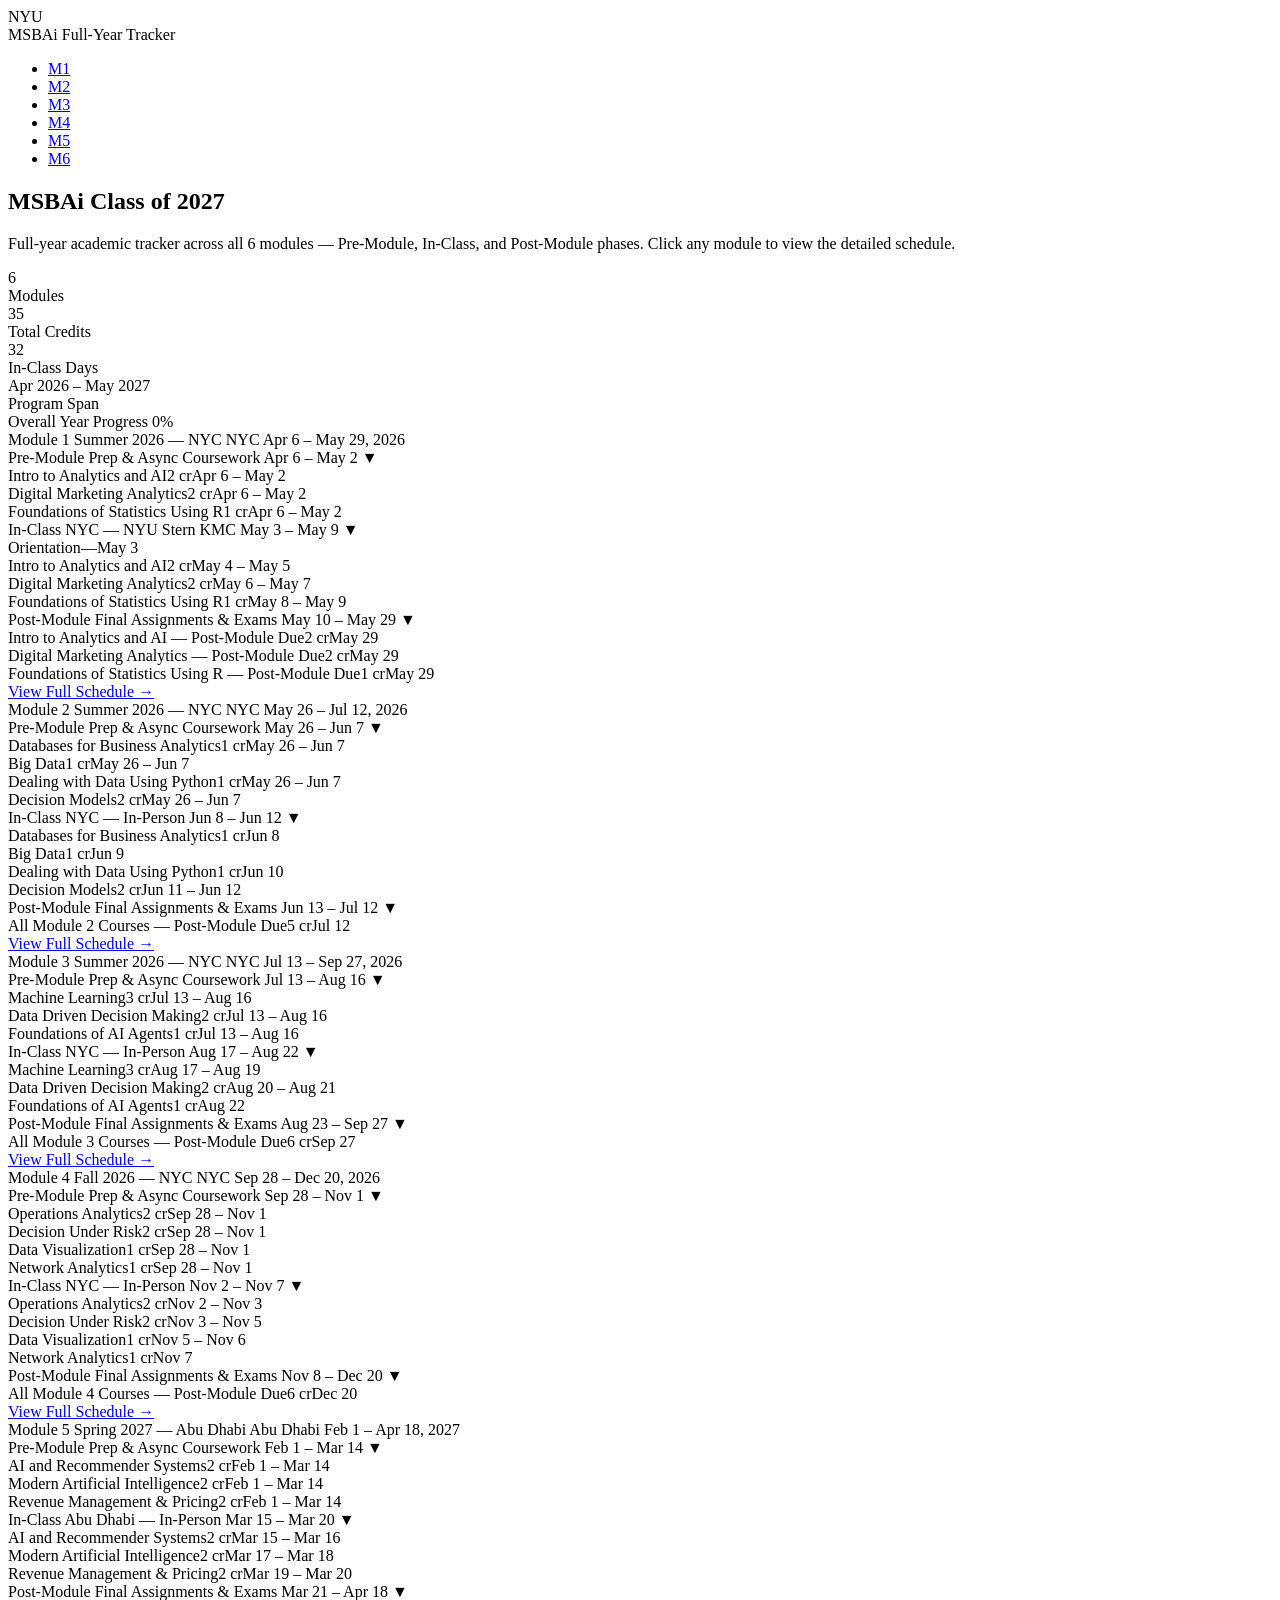
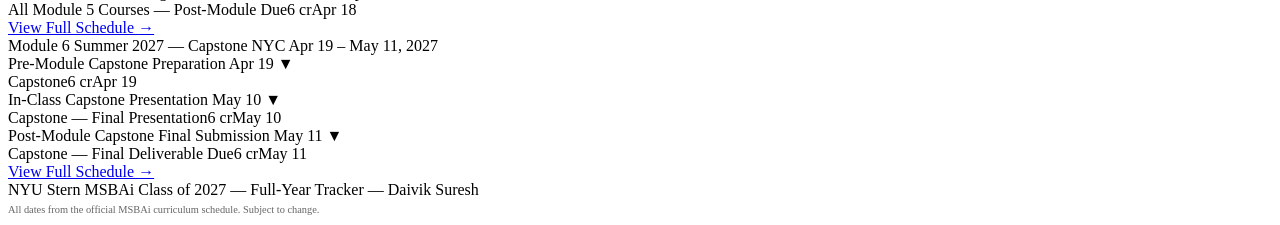
==== index.html @ 123c09ab "Rebuild: full-year tracker hub with all 6 modules" ====
<!DOCTYPE html>
<html lang="en">
<head>
<meta charset="UTF-8">
<meta name="viewport" content="width=device-width, initial-scale=1.0">
<title>MSBAi Full-Year Tracker — NYU Stern</title>
<link href="https://fonts.googleapis.com/css2?family=Inter:wght@300;400;500;600;700;800&family=JetBrains+Mono:wght@400;500&display=swap" rel="stylesheet">
<link rel="stylesheet" href="styles.css">
</head>
<body data-page="main">

<!-- NAV -->
<nav class="nav">
  <div class="nav-brand">
    <div class="nav-logo">NYU</div>
    <div class="nav-title"><span>MSBAi</span> Full-Year Tracker</div>
  </div>
  <ul class="nav-links">
    <li><a href="#module-1">M1</a></li>
    <li><a href="#module-2">M2</a></li>
    <li><a href="#module-3">M3</a></li>
    <li><a href="#module-4">M4</a></li>
    <li><a href="#module-5">M5</a></li>
    <li><a href="#module-6">M6</a></li>
  </ul>
</nav>

<!-- HERO -->
<section class="hero">
  <h1>MSBAi Class of <span>2027</span></h1>
  <p class="hero-sub">Full-year academic tracker across all 6 modules — Pre-Module, In-Class, and Post-Module phases. Click any module to view the detailed schedule.</p>
  <div class="hero-stats">
    <div><div class="hero-stat-val">6</div><div class="hero-stat-label">Modules</div></div>
    <div><div class="hero-stat-val">35</div><div class="hero-stat-label">Total Credits</div></div>
    <div><div class="hero-stat-val">32</div><div class="hero-stat-label">In-Class Days</div></div>
    <div><div class="hero-stat-val">Apr 2026 – May 2027</div><div class="hero-stat-label">Program Span</div></div>
  </div>
</section>

<!-- PROGRESS -->
<div class="progress-section">
  <div class="progress-card">
    <div class="progress-header">
      <span class="progress-title">Overall Year Progress</span>
      <span class="progress-pct" id="progressPct">0%</span>
    </div>
    <div class="progress-bar-bg">
      <div class="progress-bar-fill" id="progressBar" style="width:0%"></div>
    </div>
  </div>
</div>

<div class="main">

<!-- ═══════════ MODULE 1 ═══════════ -->
<section class="module-card current" id="module-1">
  <div class="module-head">
    <span class="module-num">Module 1</span>
    <span class="module-title">Summer 2026 — NYC</span>
    <span class="module-loc">NYC</span>
    <span class="module-dates">Apr 6 – May 29, 2026</span>
  </div>
  <div class="module-body">

    <div class="phase-block open">
      <div class="phase-block-head" onclick="togglePhase(this)">
        <span class="phase-block-badge">Pre-Module</span>
        <span class="phase-block-title">Prep &amp; Async Coursework</span>
        <span class="phase-block-dates">Apr 6 – May 2</span>
        <span class="chev">&#9660;</span>
      </div>
      <div class="phase-block-body">
        <div class="course-line"><span class="dot" style="background:var(--stern-purple);"></span><span class="name">Intro to Analytics and AI</span><span class="cred">2 cr</span><span class="when">Apr 6 – May 2</span></div>
        <div class="course-line"><span class="dot" style="background:var(--stern-purple);"></span><span class="name">Digital Marketing Analytics</span><span class="cred">2 cr</span><span class="when">Apr 6 – May 2</span></div>
        <div class="course-line"><span class="dot" style="background:var(--blue);"></span><span class="name">Foundations of Statistics Using R</span><span class="cred">1 cr</span><span class="when">Apr 6 – May 2</span></div>
      </div>
    </div>

    <div class="phase-block">
      <div class="phase-block-head" onclick="togglePhase(this)">
        <span class="phase-block-badge in">In-Class</span>
        <span class="phase-block-title">NYC — NYU Stern KMC</span>
        <span class="phase-block-dates">May 3 – May 9</span>
        <span class="chev">&#9660;</span>
      </div>
      <div class="phase-block-body">
        <div class="course-line"><span class="dot" style="background:var(--stern-purple);"></span><span class="name">Orientation</span><span class="cred">—</span><span class="when">May 3</span></div>
        <div class="course-line"><span class="dot" style="background:var(--stern-purple);"></span><span class="name">Intro to Analytics and AI</span><span class="cred">2 cr</span><span class="when">May 4 – May 5</span></div>
        <div class="course-line"><span class="dot" style="background:var(--stern-purple);"></span><span class="name">Digital Marketing Analytics</span><span class="cred">2 cr</span><span class="when">May 6 – May 7</span></div>
        <div class="course-line"><span class="dot" style="background:var(--blue);"></span><span class="name">Foundations of Statistics Using R</span><span class="cred">1 cr</span><span class="when">May 8 – May 9</span></div>
      </div>
    </div>

    <div class="phase-block">
      <div class="phase-block-head" onclick="togglePhase(this)">
        <span class="phase-block-badge post">Post-Module</span>
        <span class="phase-block-title">Final Assignments &amp; Exams</span>
        <span class="phase-block-dates">May 10 – May 29</span>
        <span class="chev">&#9660;</span>
      </div>
      <div class="phase-block-body">
        <div class="course-line"><span class="dot" style="background:var(--stern-purple);"></span><span class="name">Intro to Analytics and AI — Post-Module Due</span><span class="cred">2 cr</span><span class="when">May 29</span></div>
        <div class="course-line"><span class="dot" style="background:var(--stern-purple);"></span><span class="name">Digital Marketing Analytics — Post-Module Due</span><span class="cred">2 cr</span><span class="when">May 29</span></div>
        <div class="course-line"><span class="dot" style="background:var(--blue);"></span><span class="name">Foundations of Statistics Using R — Post-Module Due</span><span class="cred">1 cr</span><span class="when">May 29</span></div>
      </div>
    </div>

  </div>
  <div class="view-full">
    <a href="module-1.html" target="_blank">View Full Schedule <span class="arrow">&rarr;</span></a>
  </div>
</section>

<!-- ═══════════ MODULE 2 ═══════════ -->
<section class="module-card" id="module-2">
  <div class="module-head">
    <span class="module-num">Module 2</span>
    <span class="module-title">Summer 2026 — NYC</span>
    <span class="module-loc">NYC</span>
    <span class="module-dates">May 26 – Jul 12, 2026</span>
  </div>
  <div class="module-body">

    <div class="phase-block">
      <div class="phase-block-head" onclick="togglePhase(this)">
        <span class="phase-block-badge">Pre-Module</span>
        <span class="phase-block-title">Prep &amp; Async Coursework</span>
        <span class="phase-block-dates">May 26 – Jun 7</span>
        <span class="chev">&#9660;</span>
      </div>
      <div class="phase-block-body">
        <div class="course-line"><span class="dot"></span><span class="name">Databases for Business Analytics</span><span class="cred">1 cr</span><span class="when">May 26 – Jun 7</span></div>
        <div class="course-line"><span class="dot"></span><span class="name">Big Data</span><span class="cred">1 cr</span><span class="when">May 26 – Jun 7</span></div>
        <div class="course-line"><span class="dot"></span><span class="name">Dealing with Data Using Python</span><span class="cred">1 cr</span><span class="when">May 26 – Jun 7</span></div>
        <div class="course-line"><span class="dot"></span><span class="name">Decision Models</span><span class="cred">2 cr</span><span class="when">May 26 – Jun 7</span></div>
      </div>
    </div>

    <div class="phase-block">
      <div class="phase-block-head" onclick="togglePhase(this)">
        <span class="phase-block-badge in">In-Class</span>
        <span class="phase-block-title">NYC — In-Person</span>
        <span class="phase-block-dates">Jun 8 – Jun 12</span>
        <span class="chev">&#9660;</span>
      </div>
      <div class="phase-block-body">
        <div class="course-line"><span class="dot"></span><span class="name">Databases for Business Analytics</span><span class="cred">1 cr</span><span class="when">Jun 8</span></div>
        <div class="course-line"><span class="dot"></span><span class="name">Big Data</span><span class="cred">1 cr</span><span class="when">Jun 9</span></div>
        <div class="course-line"><span class="dot"></span><span class="name">Dealing with Data Using Python</span><span class="cred">1 cr</span><span class="when">Jun 10</span></div>
        <div class="course-line"><span class="dot"></span><span class="name">Decision Models</span><span class="cred">2 cr</span><span class="when">Jun 11 – Jun 12</span></div>
      </div>
    </div>

    <div class="phase-block">
      <div class="phase-block-head" onclick="togglePhase(this)">
        <span class="phase-block-badge post">Post-Module</span>
        <span class="phase-block-title">Final Assignments &amp; Exams</span>
        <span class="phase-block-dates">Jun 13 – Jul 12</span>
        <span class="chev">&#9660;</span>
      </div>
      <div class="phase-block-body">
        <div class="course-line"><span class="dot"></span><span class="name">All Module 2 Courses — Post-Module Due</span><span class="cred">5 cr</span><span class="when">Jul 12</span></div>
      </div>
    </div>

  </div>
  <div class="view-full">
    <a href="module-2.html" target="_blank">View Full Schedule <span class="arrow">&rarr;</span></a>
  </div>
</section>

<!-- ═══════════ MODULE 3 ═══════════ -->
<section class="module-card" id="module-3">
  <div class="module-head">
    <span class="module-num">Module 3</span>
    <span class="module-title">Summer 2026 — NYC</span>
    <span class="module-loc">NYC</span>
    <span class="module-dates">Jul 13 – Sep 27, 2026</span>
  </div>
  <div class="module-body">

    <div class="phase-block">
      <div class="phase-block-head" onclick="togglePhase(this)">
        <span class="phase-block-badge">Pre-Module</span>
        <span class="phase-block-title">Prep &amp; Async Coursework</span>
        <span class="phase-block-dates">Jul 13 – Aug 16</span>
        <span class="chev">&#9660;</span>
      </div>
      <div class="phase-block-body">
        <div class="course-line"><span class="dot"></span><span class="name">Machine Learning</span><span class="cred">3 cr</span><span class="when">Jul 13 – Aug 16</span></div>
        <div class="course-line"><span class="dot"></span><span class="name">Data Driven Decision Making</span><span class="cred">2 cr</span><span class="when">Jul 13 – Aug 16</span></div>
        <div class="course-line"><span class="dot"></span><span class="name">Foundations of AI Agents</span><span class="cred">1 cr</span><span class="when">Jul 13 – Aug 16</span></div>
      </div>
    </div>

    <div class="phase-block">
      <div class="phase-block-head" onclick="togglePhase(this)">
        <span class="phase-block-badge in">In-Class</span>
        <span class="phase-block-title">NYC — In-Person</span>
        <span class="phase-block-dates">Aug 17 – Aug 22</span>
        <span class="chev">&#9660;</span>
      </div>
      <div class="phase-block-body">
        <div class="course-line"><span class="dot"></span><span class="name">Machine Learning</span><span class="cred">3 cr</span><span class="when">Aug 17 – Aug 19</span></div>
        <div class="course-line"><span class="dot"></span><span class="name">Data Driven Decision Making</span><span class="cred">2 cr</span><span class="when">Aug 20 – Aug 21</span></div>
        <div class="course-line"><span class="dot"></span><span class="name">Foundations of AI Agents</span><span class="cred">1 cr</span><span class="when">Aug 22</span></div>
      </div>
    </div>

    <div class="phase-block">
      <div class="phase-block-head" onclick="togglePhase(this)">
        <span class="phase-block-badge post">Post-Module</span>
        <span class="phase-block-title">Final Assignments &amp; Exams</span>
        <span class="phase-block-dates">Aug 23 – Sep 27</span>
        <span class="chev">&#9660;</span>
      </div>
      <div class="phase-block-body">
        <div class="course-line"><span class="dot"></span><span class="name">All Module 3 Courses — Post-Module Due</span><span class="cred">6 cr</span><span class="when">Sep 27</span></div>
      </div>
    </div>

  </div>
  <div class="view-full">
    <a href="module-3.html" target="_blank">View Full Schedule <span class="arrow">&rarr;</span></a>
  </div>
</section>

<!-- ═══════════ MODULE 4 ═══════════ -->
<section class="module-card" id="module-4">
  <div class="module-head">
    <span class="module-num">Module 4</span>
    <span class="module-title">Fall 2026 — NYC</span>
    <span class="module-loc">NYC</span>
    <span class="module-dates">Sep 28 – Dec 20, 2026</span>
  </div>
  <div class="module-body">

    <div class="phase-block">
      <div class="phase-block-head" onclick="togglePhase(this)">
        <span class="phase-block-badge">Pre-Module</span>
        <span class="phase-block-title">Prep &amp; Async Coursework</span>
        <span class="phase-block-dates">Sep 28 – Nov 1</span>
        <span class="chev">&#9660;</span>
      </div>
      <div class="phase-block-body">
        <div class="course-line"><span class="dot"></span><span class="name">Operations Analytics</span><span class="cred">2 cr</span><span class="when">Sep 28 – Nov 1</span></div>
        <div class="course-line"><span class="dot"></span><span class="name">Decision Under Risk</span><span class="cred">2 cr</span><span class="when">Sep 28 – Nov 1</span></div>
        <div class="course-line"><span class="dot"></span><span class="name">Data Visualization</span><span class="cred">1 cr</span><span class="when">Sep 28 – Nov 1</span></div>
        <div class="course-line"><span class="dot"></span><span class="name">Network Analytics</span><span class="cred">1 cr</span><span class="when">Sep 28 – Nov 1</span></div>
      </div>
    </div>

    <div class="phase-block">
      <div class="phase-block-head" onclick="togglePhase(this)">
        <span class="phase-block-badge in">In-Class</span>
        <span class="phase-block-title">NYC — In-Person</span>
        <span class="phase-block-dates">Nov 2 – Nov 7</span>
        <span class="chev">&#9660;</span>
      </div>
      <div class="phase-block-body">
        <div class="course-line"><span class="dot"></span><span class="name">Operations Analytics</span><span class="cred">2 cr</span><span class="when">Nov 2 – Nov 3</span></div>
        <div class="course-line"><span class="dot"></span><span class="name">Decision Under Risk</span><span class="cred">2 cr</span><span class="when">Nov 3 – Nov 5</span></div>
        <div class="course-line"><span class="dot"></span><span class="name">Data Visualization</span><span class="cred">1 cr</span><span class="when">Nov 5 – Nov 6</span></div>
        <div class="course-line"><span class="dot"></span><span class="name">Network Analytics</span><span class="cred">1 cr</span><span class="when">Nov 7</span></div>
      </div>
    </div>

    <div class="phase-block">
      <div class="phase-block-head" onclick="togglePhase(this)">
        <span class="phase-block-badge post">Post-Module</span>
        <span class="phase-block-title">Final Assignments &amp; Exams</span>
        <span class="phase-block-dates">Nov 8 – Dec 20</span>
        <span class="chev">&#9660;</span>
      </div>
      <div class="phase-block-body">
        <div class="course-line"><span class="dot"></span><span class="name">All Module 4 Courses — Post-Module Due</span><span class="cred">6 cr</span><span class="when">Dec 20</span></div>
      </div>
    </div>

  </div>
  <div class="view-full">
    <a href="module-4.html" target="_blank">View Full Schedule <span class="arrow">&rarr;</span></a>
  </div>
</section>

<!-- ═══════════ MODULE 5 ═══════════ -->
<section class="module-card" id="module-5">
  <div class="module-head">
    <span class="module-num">Module 5</span>
    <span class="module-title">Spring 2027 — Abu Dhabi</span>
    <span class="module-loc abu">Abu Dhabi</span>
    <span class="module-dates">Feb 1 – Apr 18, 2027</span>
  </div>
  <div class="module-body">

    <div class="phase-block">
      <div class="phase-block-head" onclick="togglePhase(this)">
        <span class="phase-block-badge">Pre-Module</span>
        <span class="phase-block-title">Prep &amp; Async Coursework</span>
        <span class="phase-block-dates">Feb 1 – Mar 14</span>
        <span class="chev">&#9660;</span>
      </div>
      <div class="phase-block-body">
        <div class="course-line"><span class="dot"></span><span class="name">AI and Recommender Systems</span><span class="cred">2 cr</span><span class="when">Feb 1 – Mar 14</span></div>
        <div class="course-line"><span class="dot"></span><span class="name">Modern Artificial Intelligence</span><span class="cred">2 cr</span><span class="when">Feb 1 – Mar 14</span></div>
        <div class="course-line"><span class="dot"></span><span class="name">Revenue Management &amp; Pricing</span><span class="cred">2 cr</span><span class="when">Feb 1 – Mar 14</span></div>
      </div>
    </div>

    <div class="phase-block">
      <div class="phase-block-head" onclick="togglePhase(this)">
        <span class="phase-block-badge in">In-Class</span>
        <span class="phase-block-title">Abu Dhabi — In-Person</span>
        <span class="phase-block-dates">Mar 15 – Mar 20</span>
        <span class="chev">&#9660;</span>
      </div>
      <div class="phase-block-body">
        <div class="course-line"><span class="dot"></span><span class="name">AI and Recommender Systems</span><span class="cred">2 cr</span><span class="when">Mar 15 – Mar 16</span></div>
        <div class="course-line"><span class="dot"></span><span class="name">Modern Artificial Intelligence</span><span class="cred">2 cr</span><span class="when">Mar 17 – Mar 18</span></div>
        <div class="course-line"><span class="dot"></span><span class="name">Revenue Management &amp; Pricing</span><span class="cred">2 cr</span><span class="when">Mar 19 – Mar 20</span></div>
      </div>
    </div>

    <div class="phase-block">
      <div class="phase-block-head" onclick="togglePhase(this)">
        <span class="phase-block-badge post">Post-Module</span>
        <span class="phase-block-title">Final Assignments &amp; Exams</span>
        <span class="phase-block-dates">Mar 21 – Apr 18</span>
        <span class="chev">&#9660;</span>
      </div>
      <div class="phase-block-body">
        <div class="course-line"><span class="dot"></span><span class="name">All Module 5 Courses — Post-Module Due</span><span class="cred">6 cr</span><span class="when">Apr 18</span></div>
      </div>
    </div>

  </div>
  <div class="view-full">
    <a href="module-5.html" target="_blank">View Full Schedule <span class="arrow">&rarr;</span></a>
  </div>
</section>

<!-- ═══════════ MODULE 6 ═══════════ -->
<section class="module-card" id="module-6">
  <div class="module-head">
    <span class="module-num">Module 6</span>
    <span class="module-title">Summer 2027 — Capstone</span>
    <span class="module-loc">NYC</span>
    <span class="module-dates">Apr 19 – May 11, 2027</span>
  </div>
  <div class="module-body">

    <div class="phase-block">
      <div class="phase-block-head" onclick="togglePhase(this)">
        <span class="phase-block-badge">Pre-Module</span>
        <span class="phase-block-title">Capstone Preparation</span>
        <span class="phase-block-dates">Apr 19</span>
        <span class="chev">&#9660;</span>
      </div>
      <div class="phase-block-body">
        <div class="course-line"><span class="dot"></span><span class="name">Capstone</span><span class="cred">6 cr</span><span class="when">Apr 19</span></div>
      </div>
    </div>

    <div class="phase-block">
      <div class="phase-block-head" onclick="togglePhase(this)">
        <span class="phase-block-badge in">In-Class</span>
        <span class="phase-block-title">Capstone Presentation</span>
        <span class="phase-block-dates">May 10</span>
        <span class="chev">&#9660;</span>
      </div>
      <div class="phase-block-body">
        <div class="course-line"><span class="dot"></span><span class="name">Capstone — Final Presentation</span><span class="cred">6 cr</span><span class="when">May 10</span></div>
      </div>
    </div>

    <div class="phase-block">
      <div class="phase-block-head" onclick="togglePhase(this)">
        <span class="phase-block-badge post">Post-Module</span>
        <span class="phase-block-title">Capstone Final Submission</span>
        <span class="phase-block-dates">May 11</span>
        <span class="chev">&#9660;</span>
      </div>
      <div class="phase-block-body">
        <div class="course-line"><span class="dot"></span><span class="name">Capstone — Final Deliverable Due</span><span class="cred">6 cr</span><span class="when">May 11</span></div>
      </div>
    </div>

  </div>
  <div class="view-full">
    <a href="module-6.html" target="_blank">View Full Schedule <span class="arrow">&rarr;</span></a>
  </div>
</section>

</div>

<!-- FOOTER -->
<footer class="footer">
  NYU Stern MSBAi Class of 2027 &mdash; Full-Year Tracker &mdash; Daivik Suresh
  <br>
  <span style="opacity:0.6;font-size:0.65rem;">All dates from the official MSBAi curriculum schedule. Subject to change.</span>
</footer>

<script src="script.js"></script>
</body>
</html>
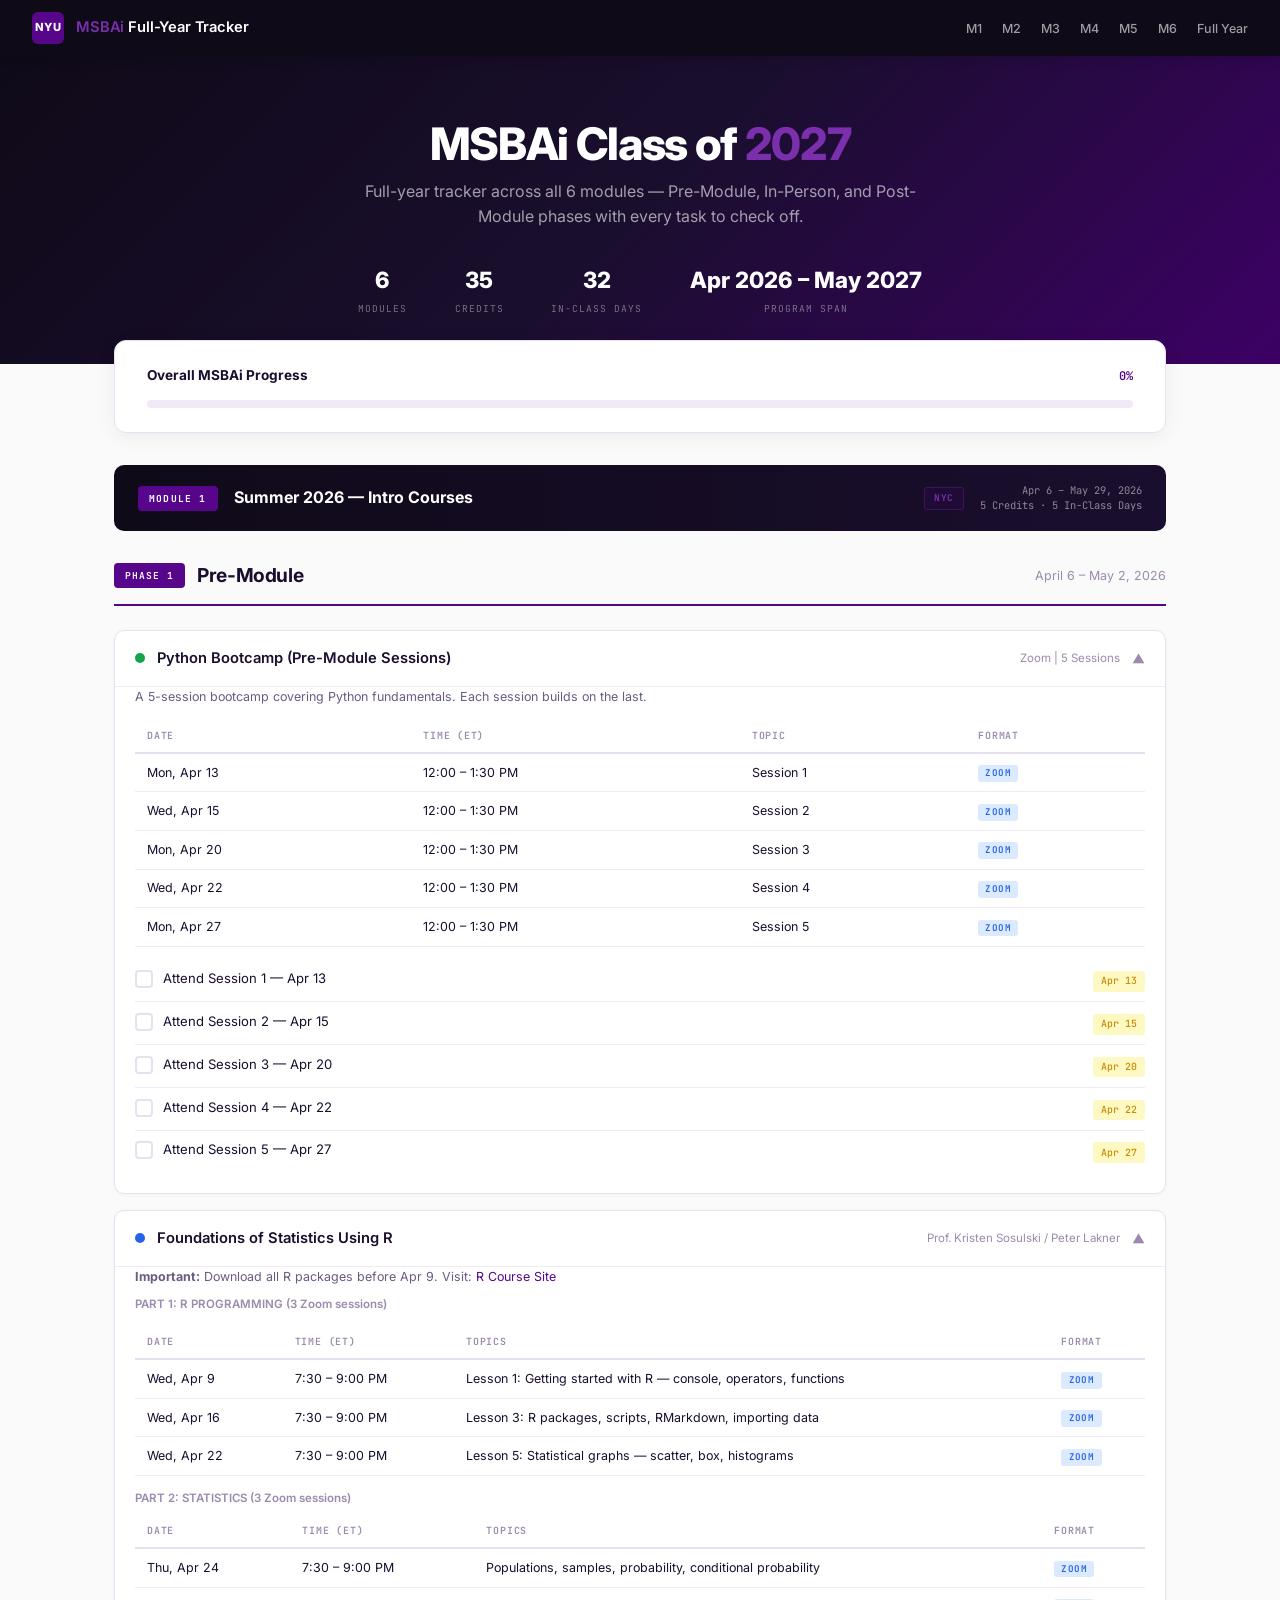
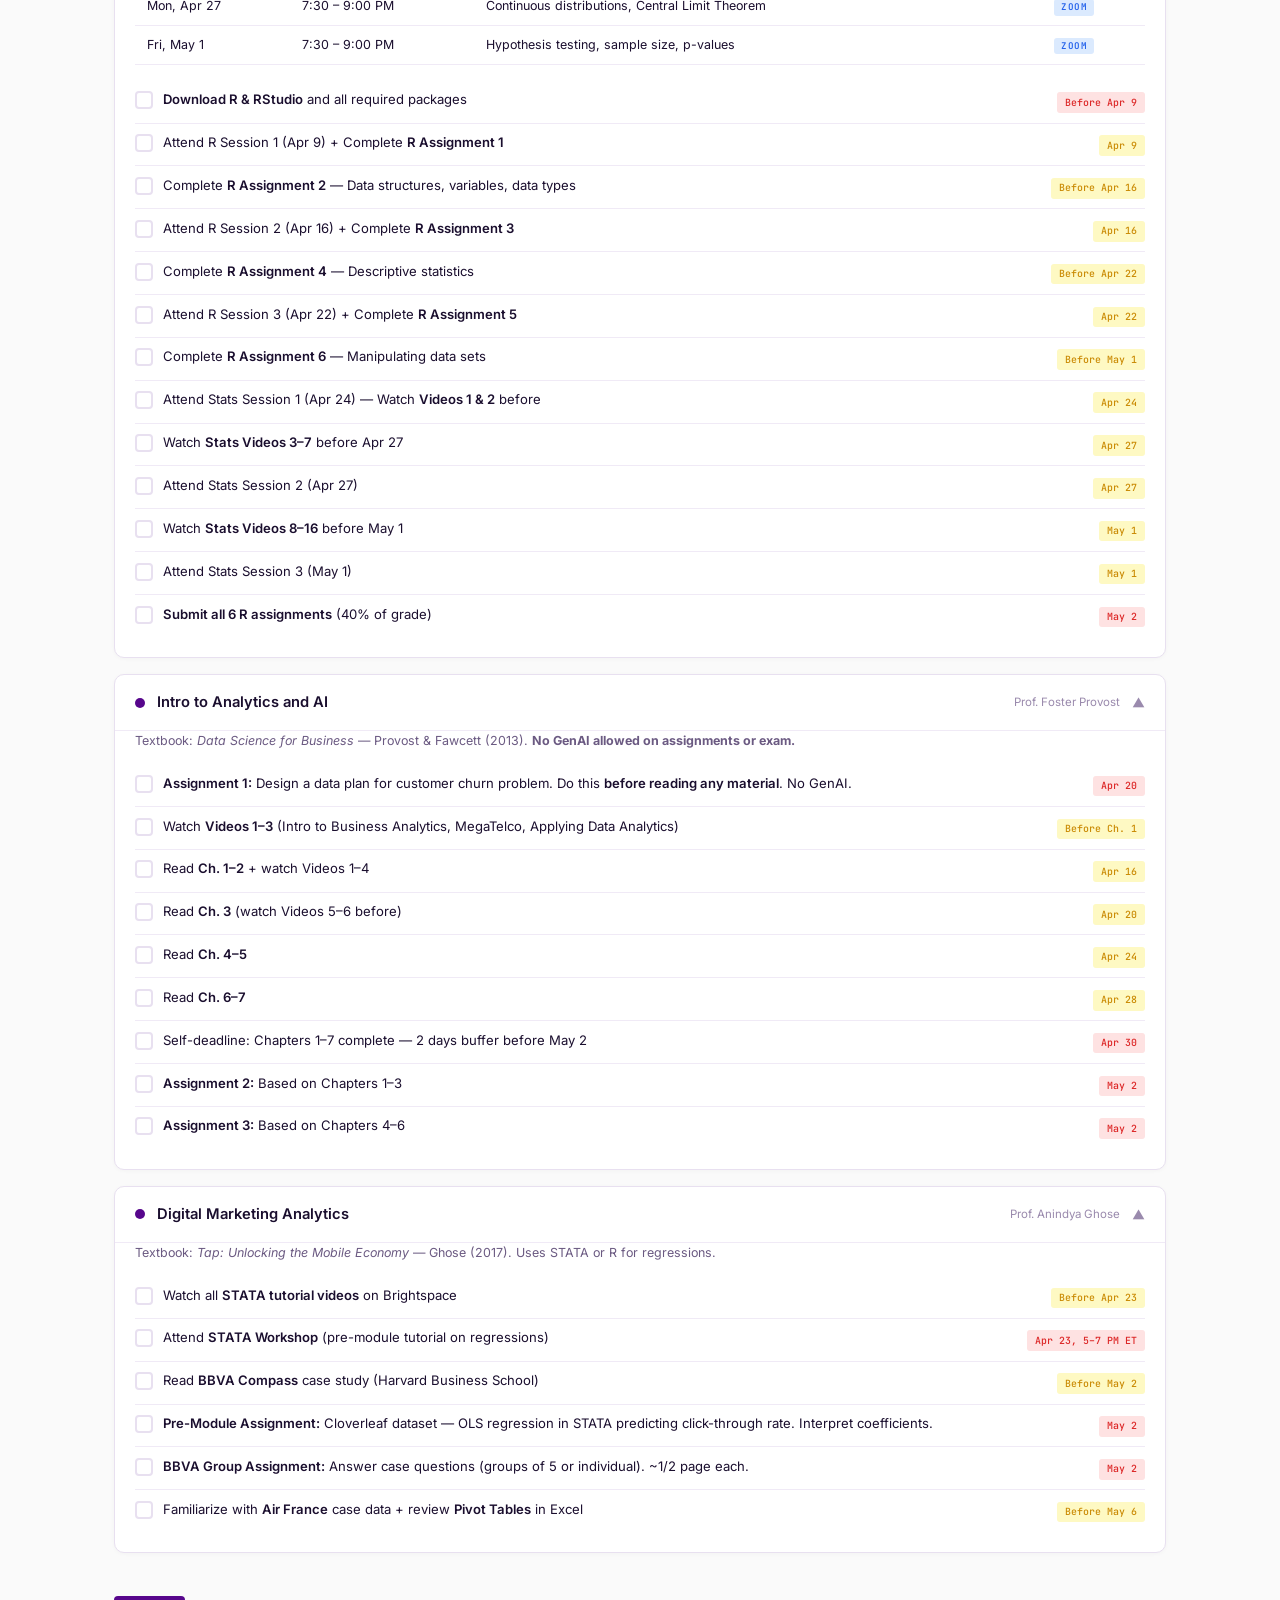
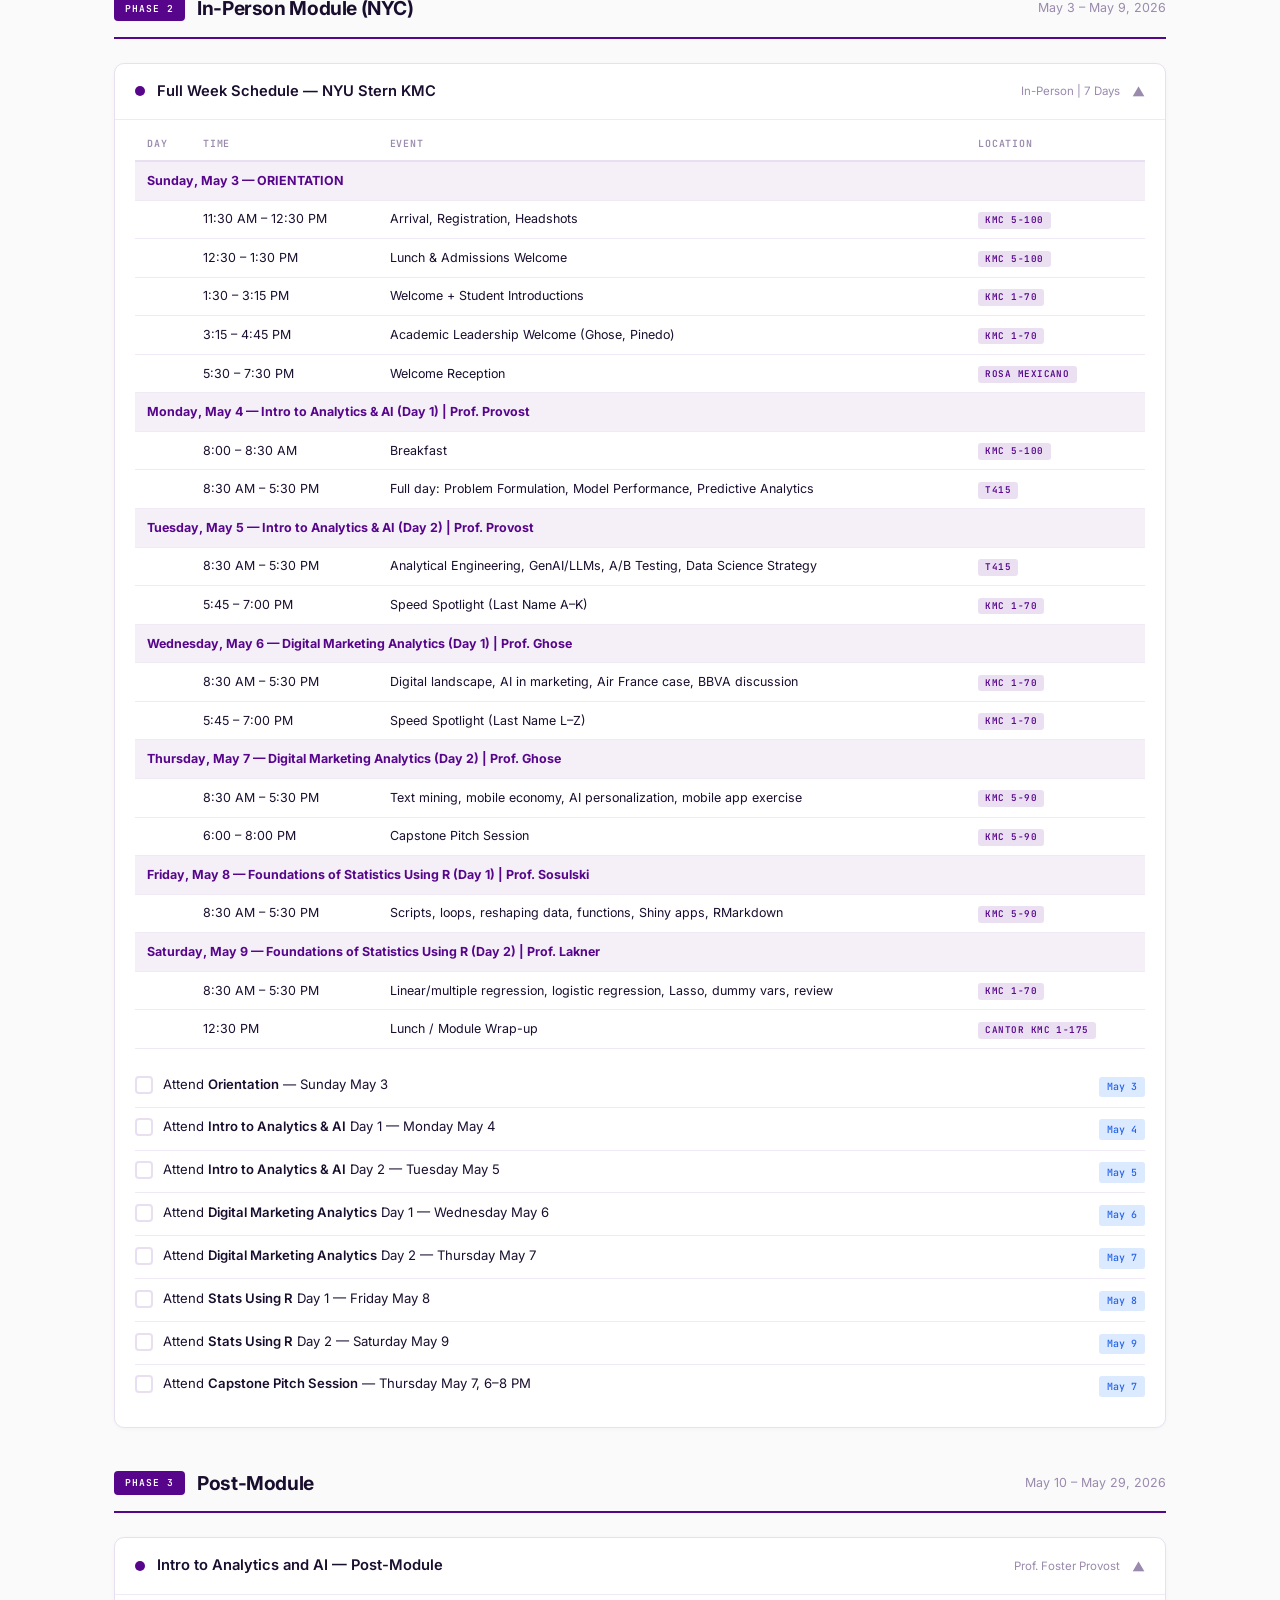
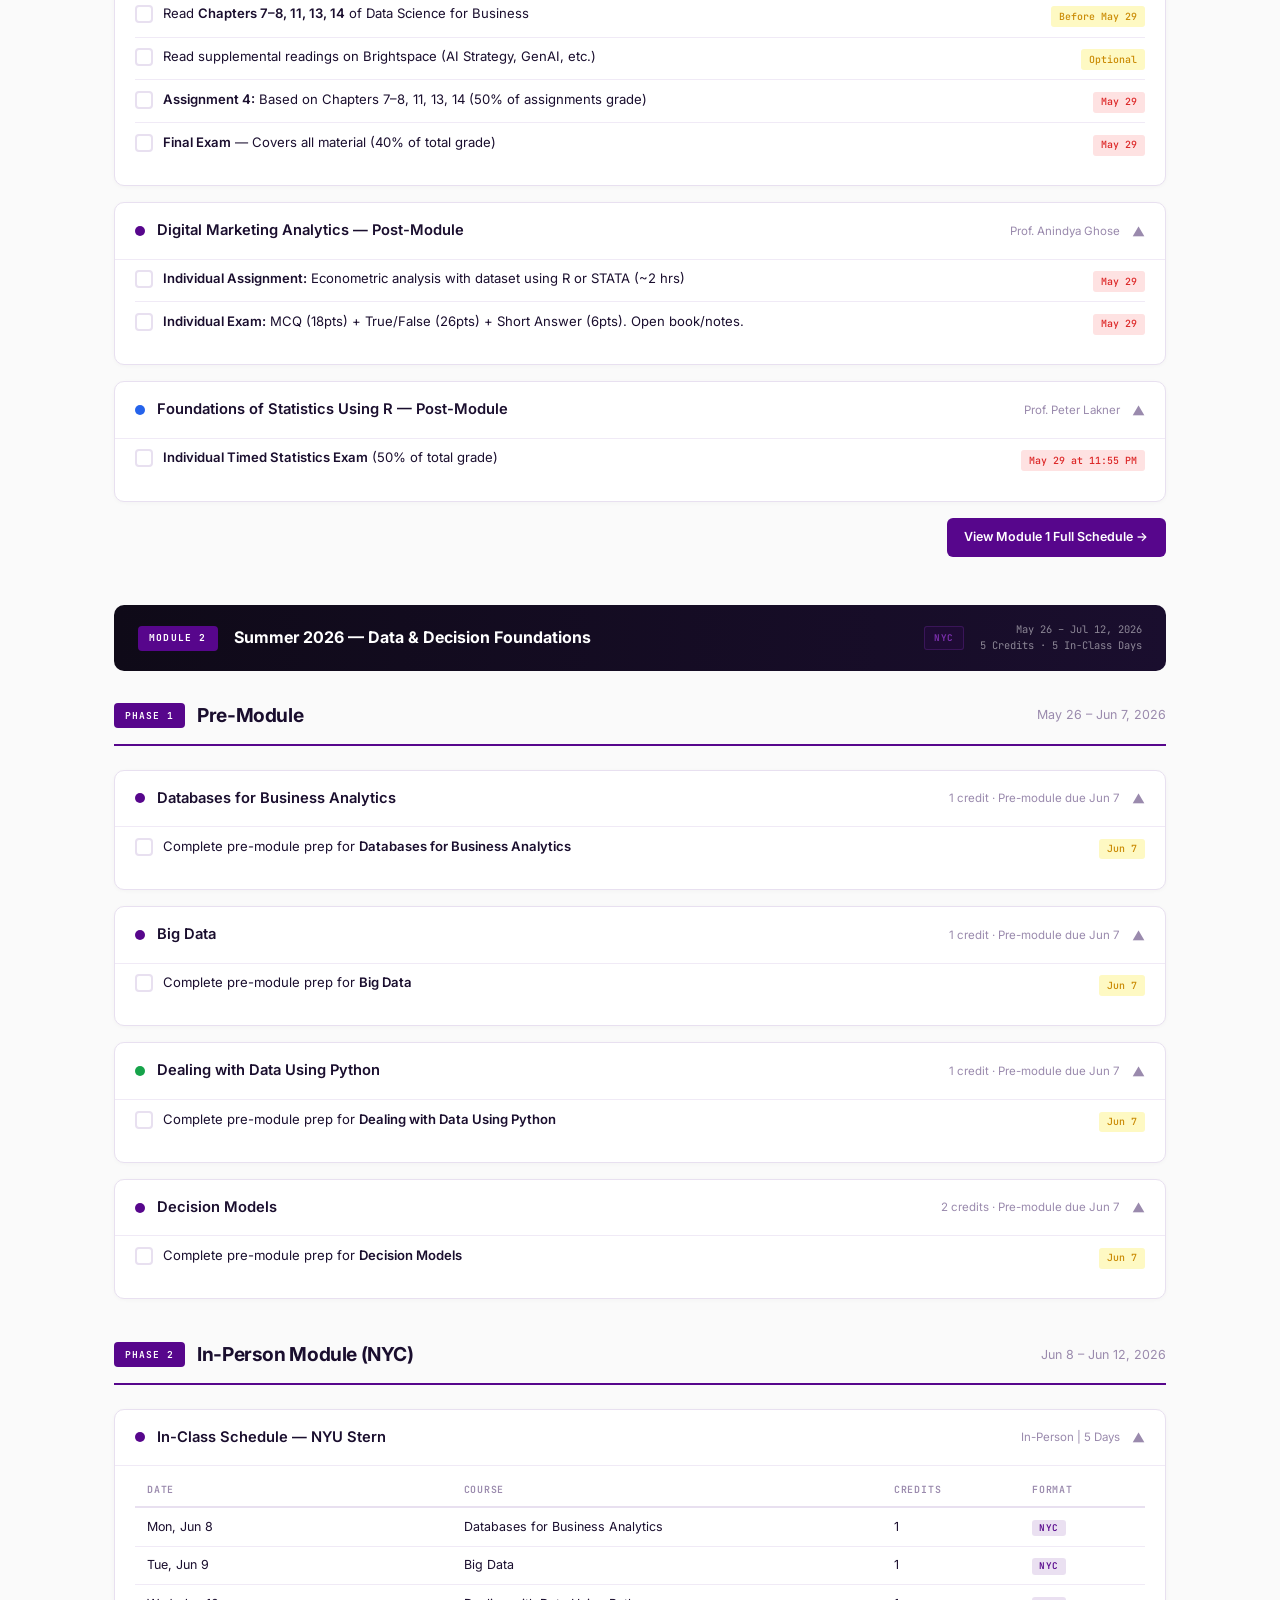
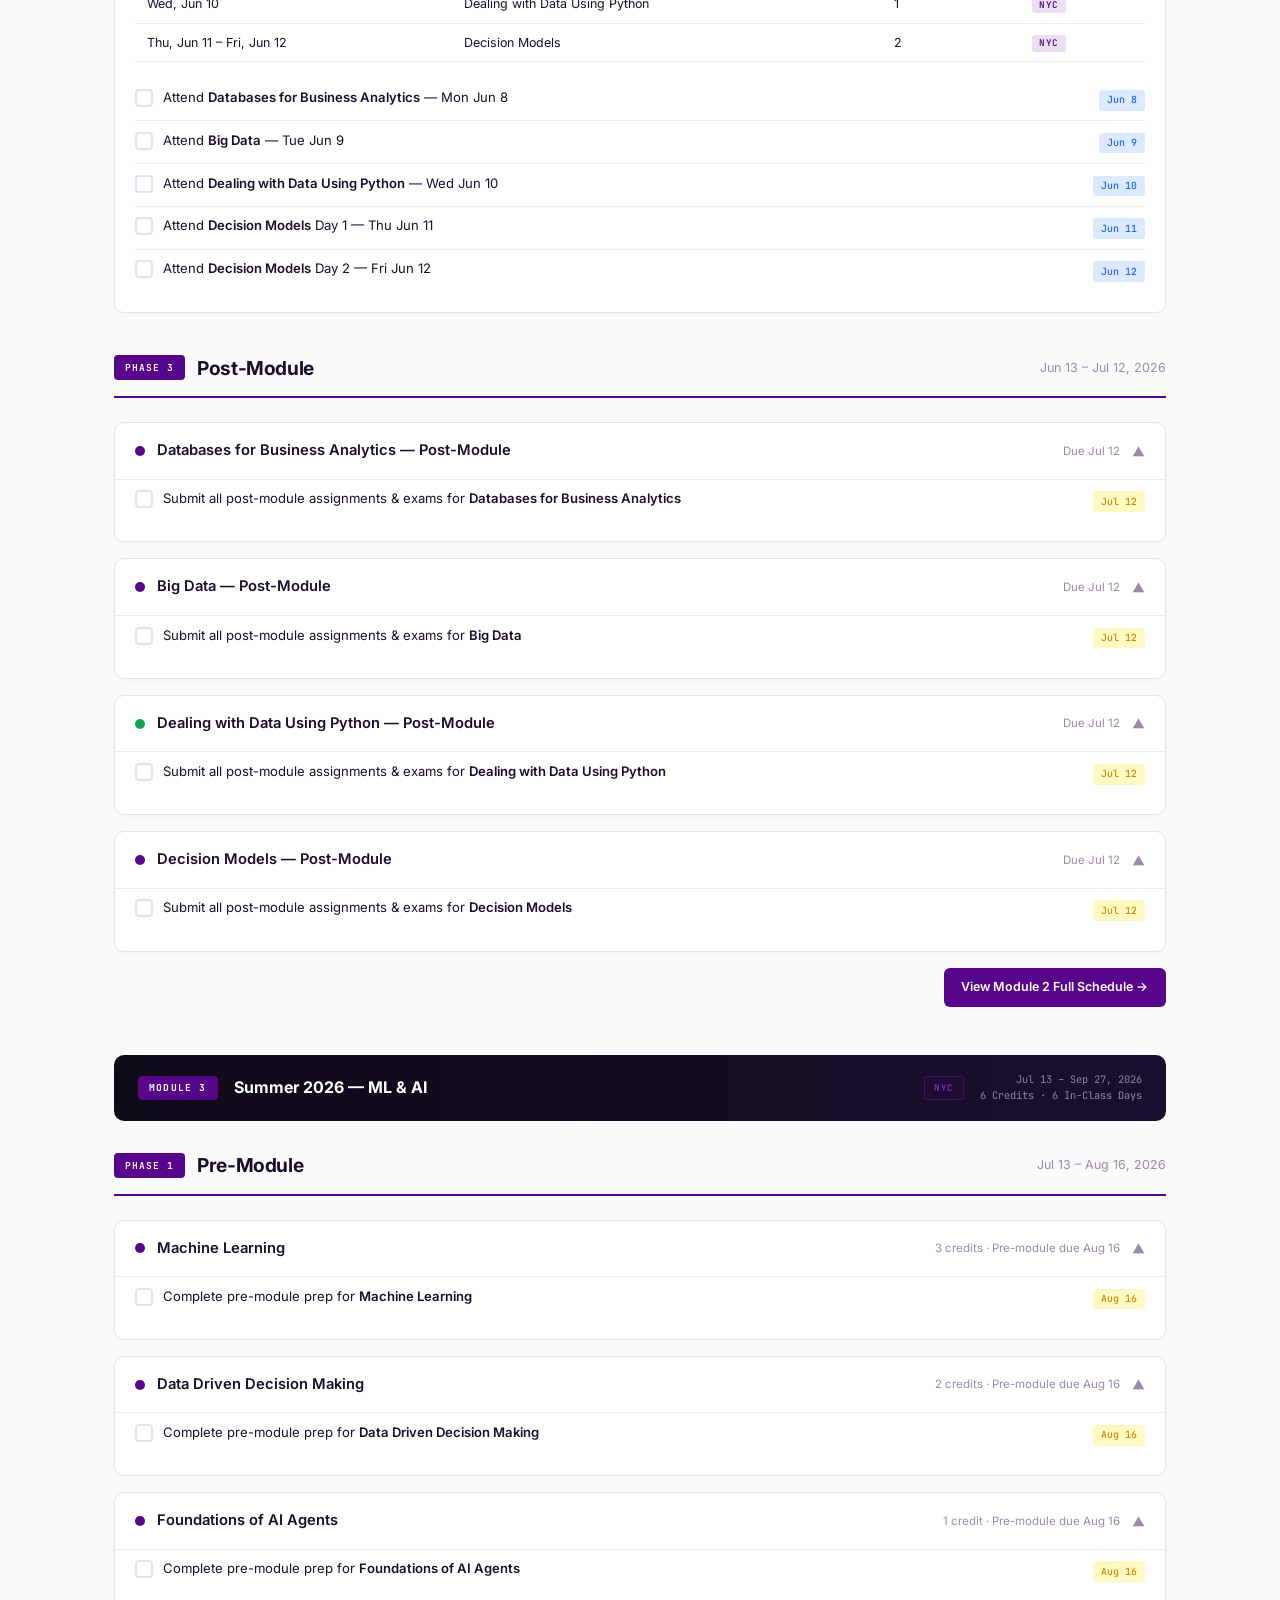
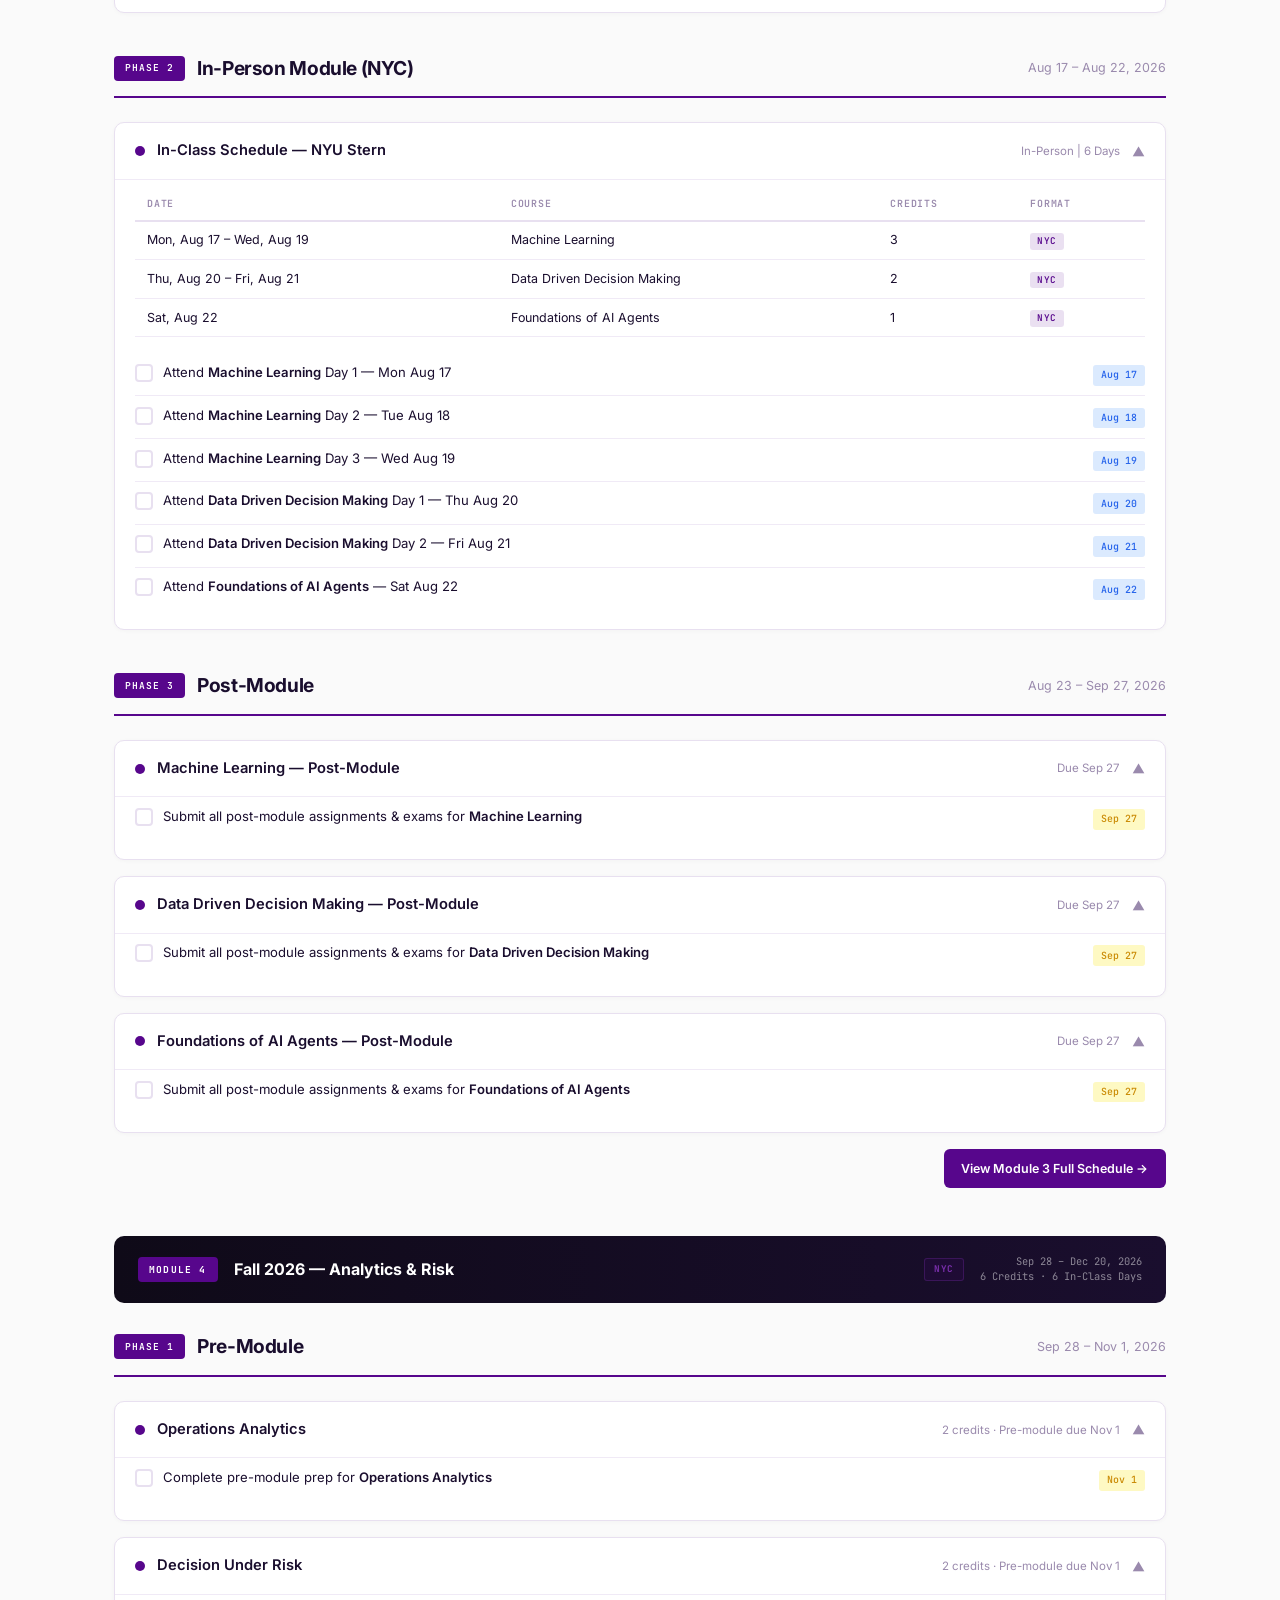
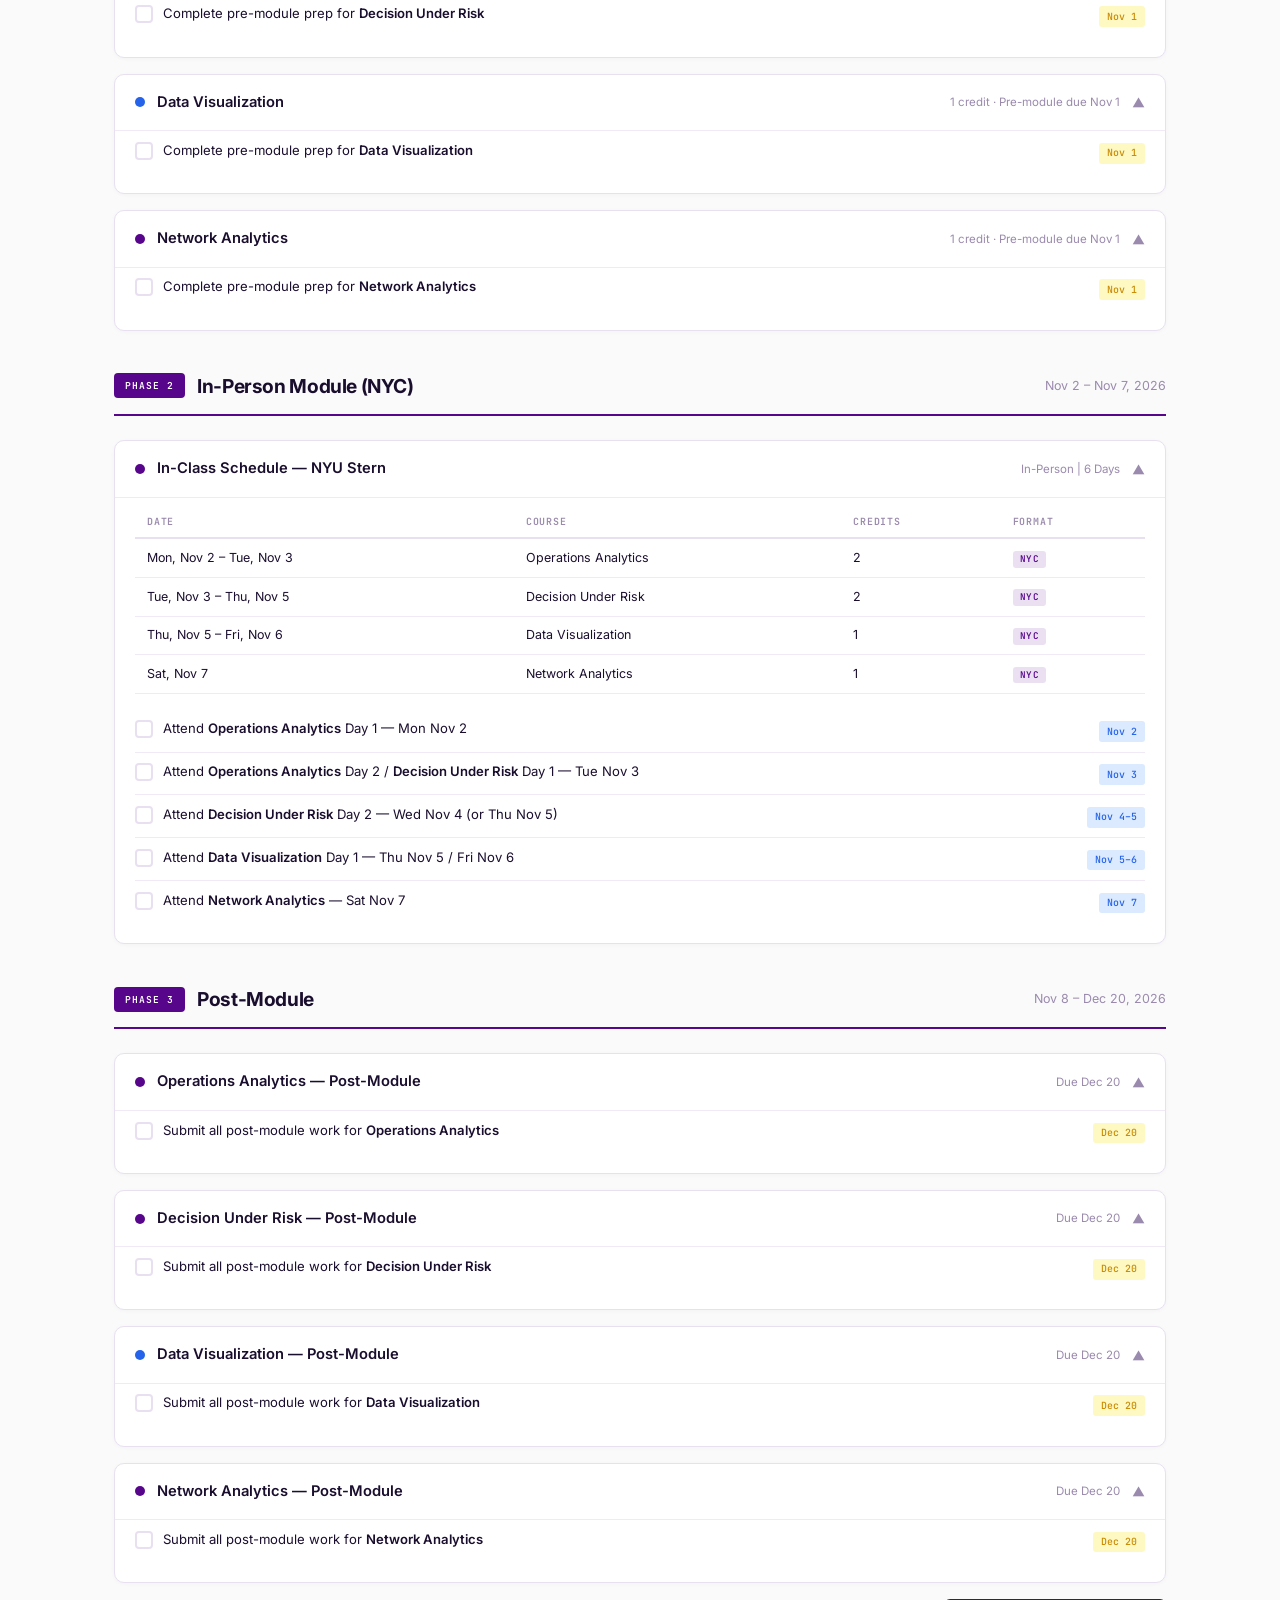
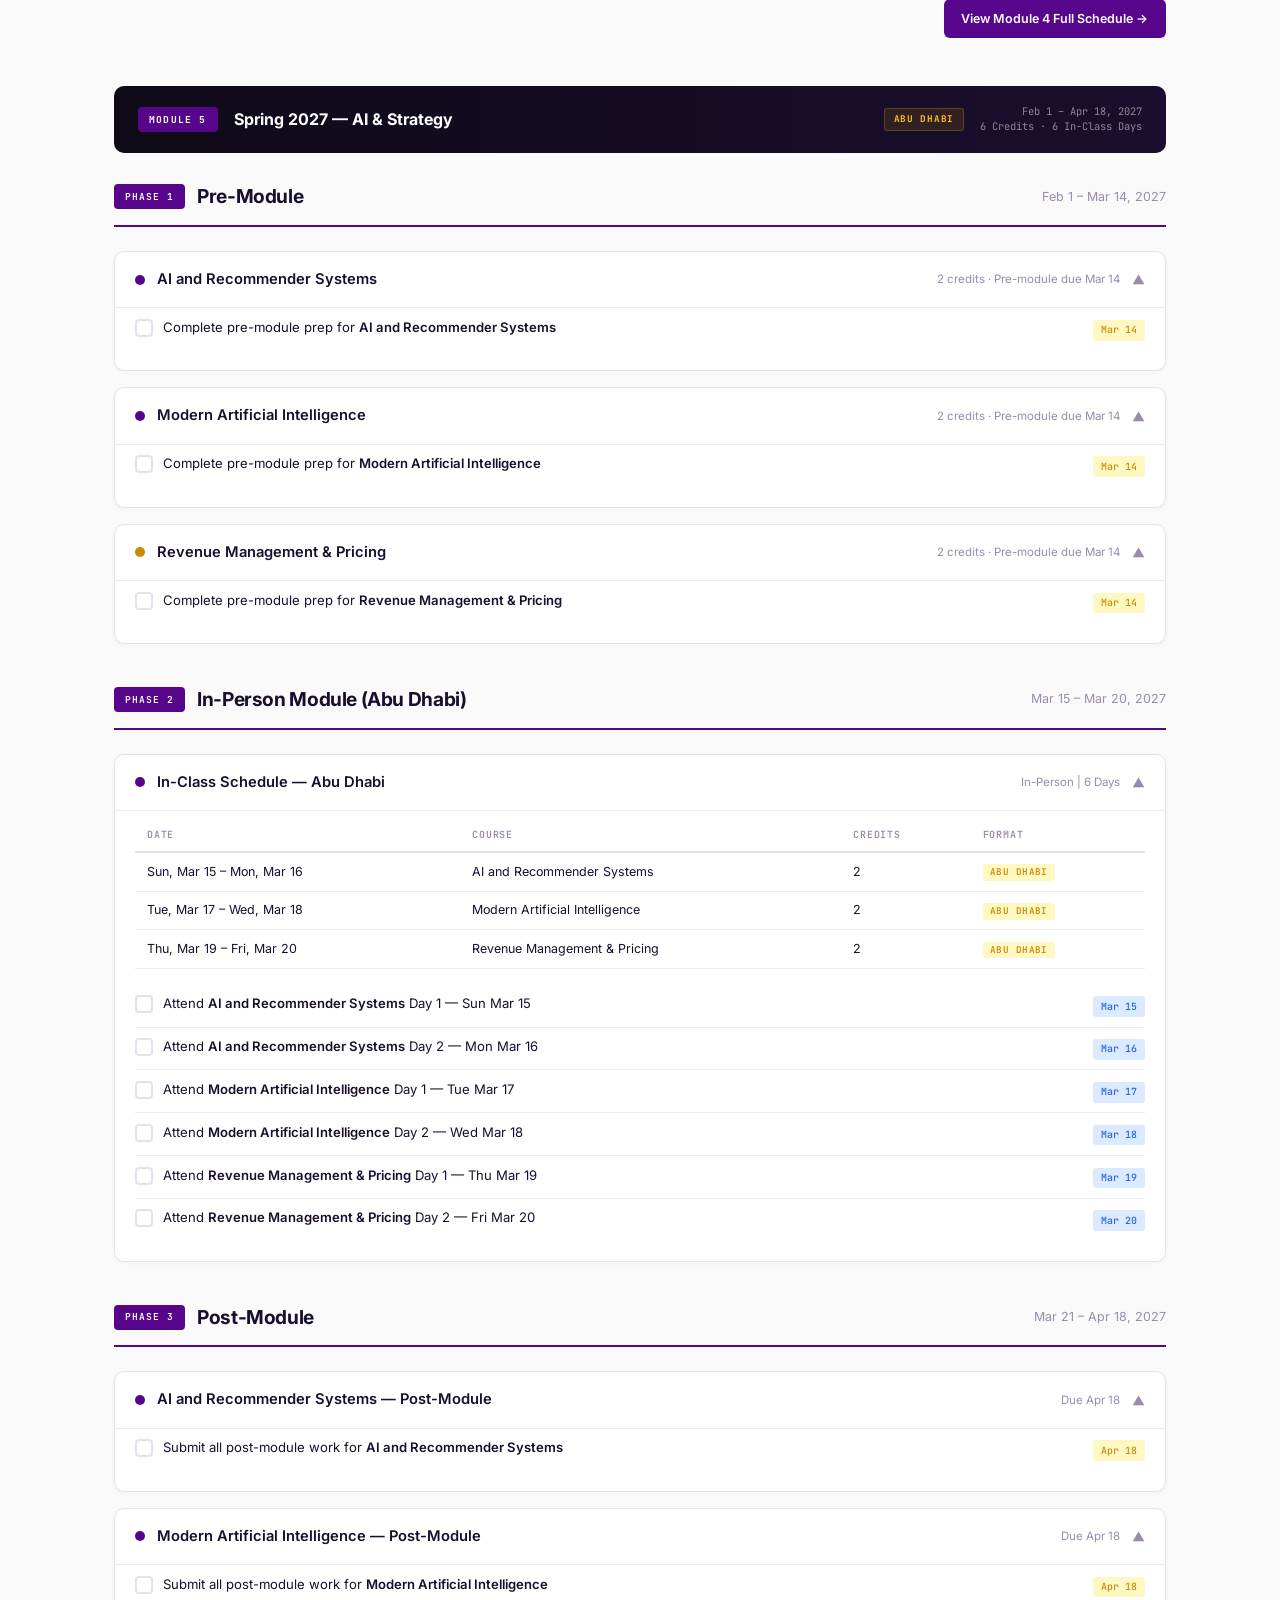
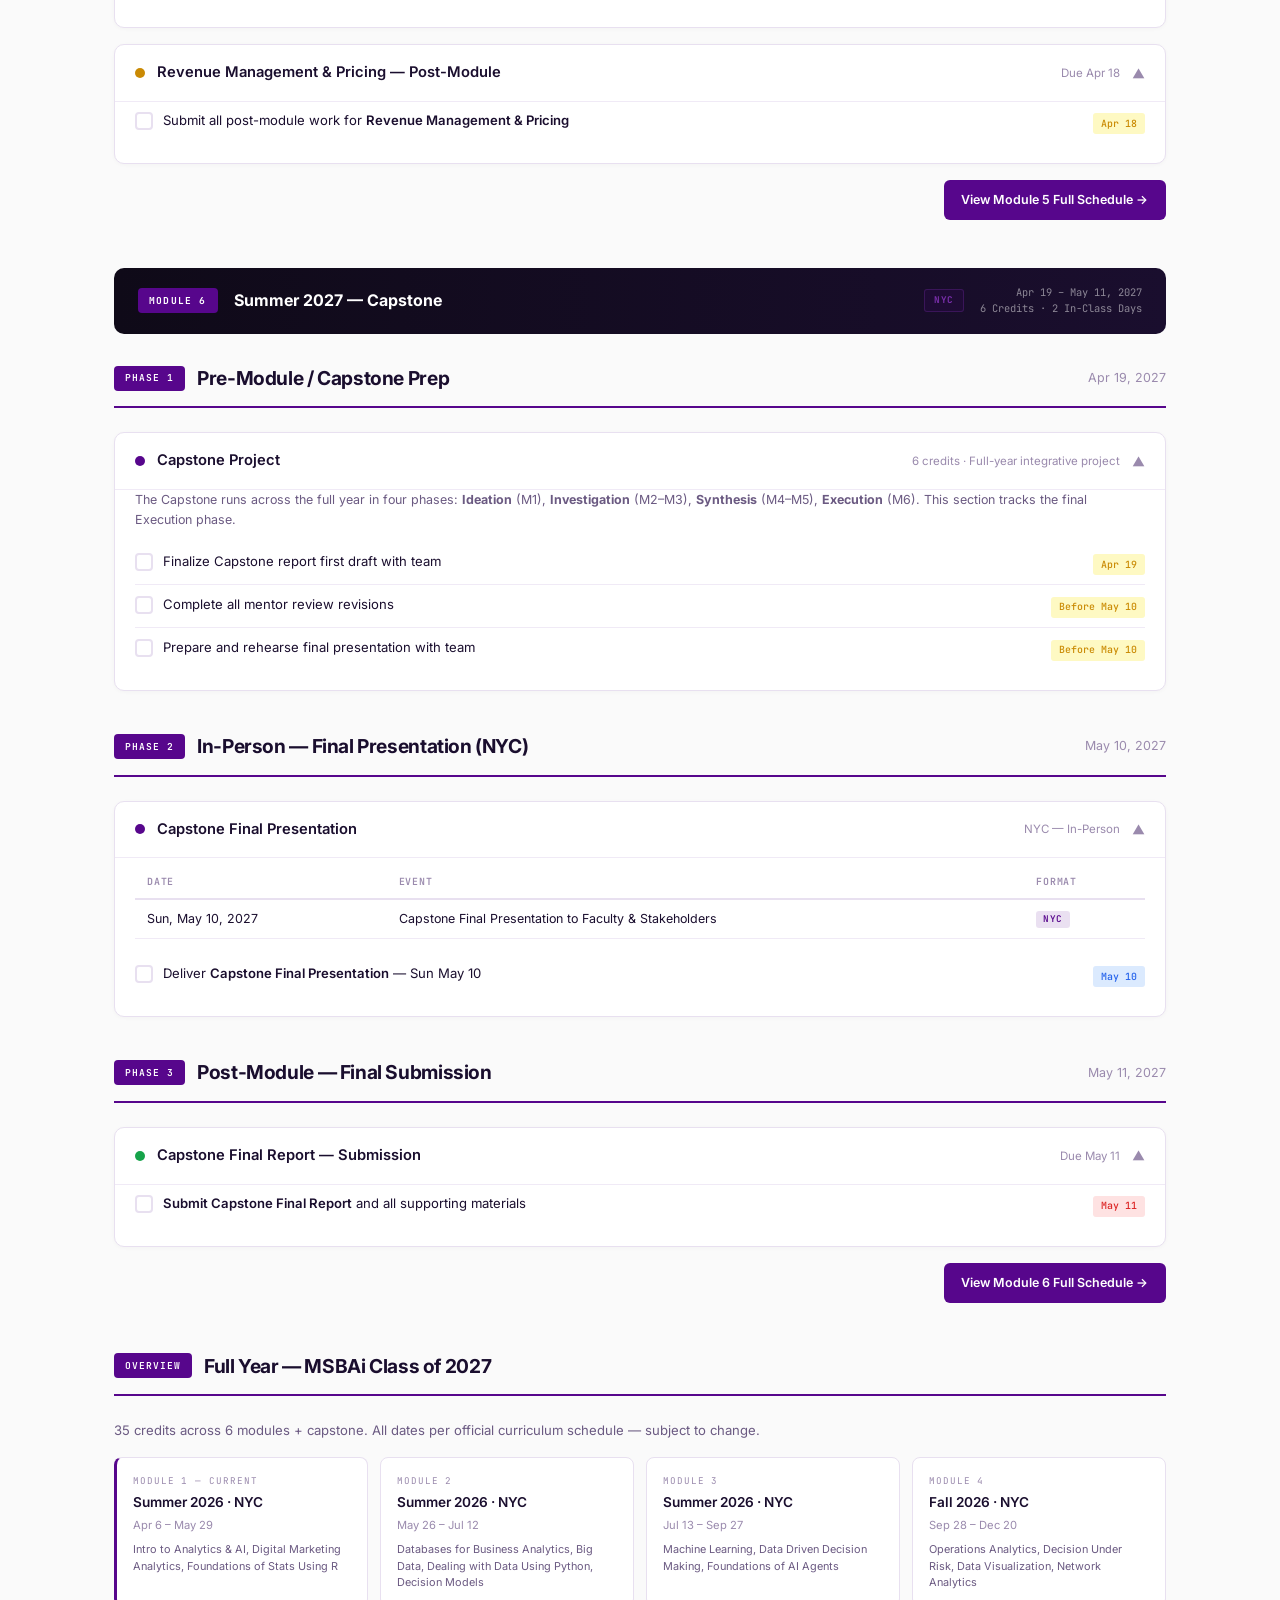
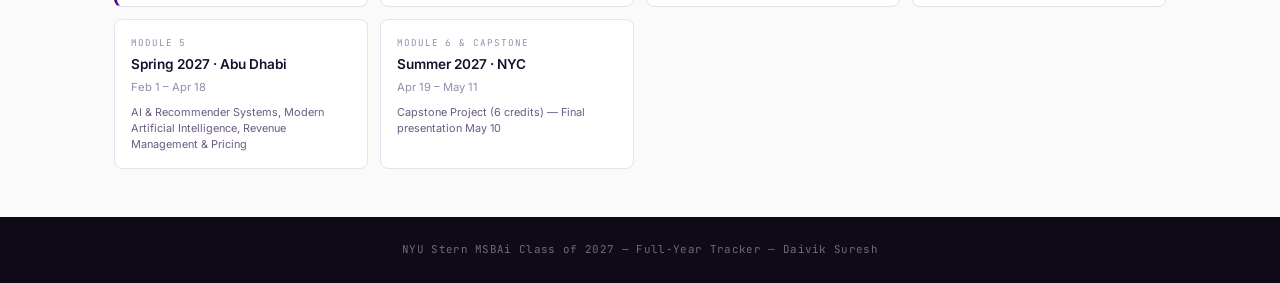
==== commit c499ee2f: "Restore full-year tracker: correct phase/checklist format for all 6 modules" ====
--- a/index.html
+++ b/index.html
@@ -5,9 +5,387 @@
 <meta name="viewport" content="width=device-width, initial-scale=1.0">
 <title>MSBAi Full-Year Tracker — NYU Stern</title>
 <link href="https://fonts.googleapis.com/css2?family=Inter:wght@300;400;500;600;700;800&family=JetBrains+Mono:wght@400;500&display=swap" rel="stylesheet">
-<link rel="stylesheet" href="styles.css">
+<style>
+*, *::before, *::after { box-sizing: border-box; margin: 0; padding: 0; }
+
+:root {
+  --stern-purple: #57068c;
+  --stern-purple-light: #7b2fad;
+  --stern-purple-dark: #3d0066;
+  --stern-purple-glow: rgba(87,6,140,0.12);
+  --stern-purple-glow2: rgba(87,6,140,0.06);
+  --bg: #fafafa;
+  --bg-card: #ffffff;
+  --bg-dark: #0f0a18;
+  --border: #e8e0f0;
+  --border-light: #f0eaf6;
+  --text-0: #1a0e2e;
+  --text-1: #3d2a5c;
+  --text-2: #6b5a82;
+  --text-3: #9a8aad;
+  --green: #16a34a;
+  --green-bg: #dcfce7;
+  --yellow: #ca8a04;
+  --yellow-bg: #fef9c3;
+  --red: #dc2626;
+  --red-bg: #fee2e2;
+  --blue: #2563eb;
+  --blue-bg: #dbeafe;
+  --font: 'Inter', -apple-system, sans-serif;
+  --mono: 'JetBrains Mono', monospace;
+}
+
+html { scroll-behavior: smooth; }
+body {
+  font-family: var(--font);
+  background: var(--bg);
+  color: var(--text-0);
+  -webkit-font-smoothing: antialiased;
+  line-height: 1.6;
+}
+a { color: var(--stern-purple); text-decoration: none; }
+a:hover { text-decoration: underline; }
+
+/* NAV */
+.nav {
+  position: sticky;
+  top: 0;
+  z-index: 100;
+  background: var(--bg-dark);
+  color: #fff;
+  padding: 0.75rem 2rem;
+  display: flex;
+  align-items: center;
+  justify-content: space-between;
+  box-shadow: 0 2px 12px rgba(0,0,0,0.15);
+}
+.nav-brand { display: flex; align-items: center; gap: 0.75rem; }
+.nav-logo {
+  width: 32px; height: 32px;
+  background: var(--stern-purple);
+  border-radius: 6px;
+  display: grid;
+  place-items: center;
+  font-weight: 800;
+  font-size: 0.7rem;
+  letter-spacing: 0.05em;
+}
+.nav-title { font-weight: 600; font-size: 0.92rem; letter-spacing: -0.01em; }
+.nav-title span { color: var(--stern-purple-light); }
+.nav-links { display: flex; gap: 1.25rem; list-style: none; }
+.nav-links a {
+  color: rgba(255,255,255,0.6);
+  font-size: 0.78rem;
+  font-weight: 500;
+  transition: color 0.2s;
+}
+.nav-links a:hover { color: #fff; text-decoration: none; }
+
+/* HERO */
+.hero {
+  background: linear-gradient(135deg, var(--bg-dark) 0%, #1a0e2e 50%, var(--stern-purple-dark) 100%);
+  color: #fff;
+  padding: 4rem 2rem 3rem;
+  text-align: center;
+}
+.hero h1 {
+  font-size: clamp(1.8rem, 4vw, 2.8rem);
+  font-weight: 800;
+  letter-spacing: -0.03em;
+  line-height: 1.1;
+  margin-bottom: 0.6rem;
+}
+.hero h1 span { color: var(--stern-purple-light); }
+.hero-sub {
+  font-size: 1rem;
+  color: rgba(255,255,255,0.6);
+  max-width: 560px;
+  margin: 0 auto 2rem;
+}
+.hero-stats { display: flex; justify-content: center; gap: 3rem; flex-wrap: wrap; }
+.hero-stat-val { font-size: 1.4rem; font-weight: 800; }
+.hero-stat-label {
+  font-family: var(--mono);
+  font-size: 0.6rem;
+  color: rgba(255,255,255,0.4);
+  text-transform: uppercase;
+  letter-spacing: 0.1em;
+  margin-top: 0.2rem;
+}
+
+/* PROGRESS BAR */
+.progress-section {
+  max-width: 1100px;
+  margin: -1.5rem auto 0;
+  padding: 0 1.5rem;
+  position: relative;
+  z-index: 10;
+}
+.progress-card {
+  background: var(--bg-card);
+  border: 1px solid var(--border);
+  border-radius: 12px;
+  padding: 1.5rem 2rem;
+  box-shadow: 0 4px 20px rgba(0,0,0,0.06);
+}
+.progress-header { display: flex; justify-content: space-between; align-items: center; margin-bottom: 0.8rem; }
+.progress-title { font-weight: 700; font-size: 0.85rem; }
+.progress-pct { font-family: var(--mono); font-size: 0.75rem; color: var(--stern-purple); font-weight: 600; }
+.progress-bar-bg { height: 8px; background: var(--border-light); border-radius: 4px; overflow: hidden; }
+.progress-bar-fill {
+  height: 100%;
+  background: linear-gradient(90deg, var(--stern-purple), var(--stern-purple-light));
+  border-radius: 4px;
+  transition: width 0.6s ease;
+}
+
+/* MAIN */
+.main { max-width: 1100px; margin: 2rem auto; padding: 0 1.5rem; }
+
+/* MODULE DIVIDER */
+.module-divider {
+  display: flex;
+  align-items: center;
+  gap: 1rem;
+  margin: 3rem 0 1.8rem;
+  padding: 1.1rem 1.5rem;
+  background: linear-gradient(90deg, var(--bg-dark) 0%, #1a0e2e 100%);
+  border-radius: 10px;
+  color: #fff;
+}
+.module-divider:first-child { margin-top: 1.5rem; }
+.module-badge {
+  font-family: var(--mono);
+  font-size: 0.6rem;
+  font-weight: 700;
+  letter-spacing: 0.12em;
+  text-transform: uppercase;
+  background: var(--stern-purple);
+  color: #fff;
+  padding: 0.3rem 0.7rem;
+  border-radius: 4px;
+  white-space: nowrap;
+}
+.module-divider-title { font-size: 1rem; font-weight: 700; flex: 1; }
+.module-divider-meta {
+  font-family: var(--mono);
+  font-size: 0.65rem;
+  color: rgba(255,255,255,0.5);
+  text-align: right;
+  line-height: 1.5;
+}
+.module-loc-tag {
+  font-family: var(--mono);
+  font-size: 0.58rem;
+  font-weight: 700;
+  text-transform: uppercase;
+  letter-spacing: 0.08em;
+  padding: 0.2rem 0.55rem;
+  border-radius: 3px;
+  background: var(--stern-purple-glow);
+  color: var(--stern-purple-light);
+  border: 1px solid rgba(123,47,173,0.3);
+}
+.module-loc-tag.abu {
+  background: rgba(202,138,4,0.15);
+  color: #fbbf24;
+  border-color: rgba(202,138,4,0.3);
+}
+
+/* PHASE SECTION */
+.phase { margin-bottom: 2.5rem; }
+.phase-header {
+  display: flex;
+  align-items: center;
+  gap: 0.75rem;
+  margin-bottom: 1.5rem;
+  padding-bottom: 0.8rem;
+  border-bottom: 2px solid var(--stern-purple);
+}
+.phase-badge {
+  font-family: var(--mono);
+  font-size: 0.6rem;
+  font-weight: 600;
+  letter-spacing: 0.1em;
+  text-transform: uppercase;
+  color: #fff;
+  background: var(--stern-purple);
+  padding: 0.3rem 0.7rem;
+  border-radius: 4px;
+}
+.phase-title { font-size: 1.2rem; font-weight: 700; letter-spacing: -0.02em; }
+.phase-dates { font-size: 0.78rem; color: var(--text-3); margin-left: auto; }
+
+/* COURSE BLOCK */
+.course-block {
+  background: var(--bg-card);
+  border: 1px solid var(--border);
+  border-radius: 10px;
+  margin-bottom: 1rem;
+  overflow: hidden;
+  box-shadow: 0 1px 4px rgba(0,0,0,0.03);
+}
+.course-header {
+  padding: 1rem 1.25rem;
+  display: flex;
+  align-items: center;
+  gap: 0.75rem;
+  cursor: pointer;
+  transition: background 0.2s;
+  user-select: none;
+}
+.course-header:hover { background: var(--stern-purple-glow2); }
+.course-dot { width: 10px; height: 10px; border-radius: 50%; flex-shrink: 0; }
+.dot-purple { background: var(--stern-purple); }
+.dot-blue   { background: var(--blue); }
+.dot-green  { background: var(--green); }
+.dot-yellow { background: var(--yellow); }
+.course-name { font-weight: 600; font-size: 0.92rem; flex: 1; }
+.course-prof { font-size: 0.72rem; color: var(--text-3); }
+.course-toggle { font-size: 0.8rem; color: var(--text-3); transition: transform 0.3s; }
+.course-block.open .course-toggle { transform: rotate(180deg); }
+.course-body {
+  display: none;
+  padding: 0 1.25rem 1.25rem;
+  border-top: 1px solid var(--border-light);
+}
+.course-block.open .course-body { display: block; }
+
+/* TASK LIST */
+.task-list { list-style: none; }
+.task-item {
+  display: flex;
+  align-items: flex-start;
+  gap: 0.65rem;
+  padding: 0.6rem 0;
+  border-bottom: 1px solid var(--border-light);
+  font-size: 0.82rem;
+}
+.task-item:last-child { border-bottom: none; }
+.task-check {
+  width: 18px; height: 18px;
+  border: 2px solid var(--border);
+  border-radius: 4px;
+  flex-shrink: 0;
+  cursor: pointer;
+  display: grid;
+  place-items: center;
+  transition: all 0.2s;
+  margin-top: 1px;
+}
+.task-check:hover { border-color: var(--stern-purple); }
+.task-check.checked { background: var(--stern-purple); border-color: var(--stern-purple); }
+.task-check.checked::after { content: '\2713'; color: #fff; font-size: 0.65rem; font-weight: 700; }
+.task-item.done .task-text { text-decoration: line-through; color: var(--text-3); }
+.task-text { flex: 1; line-height: 1.5; }
+.task-text strong { font-weight: 600; }
+.task-due {
+  font-family: var(--mono);
+  font-size: 0.62rem;
+  font-weight: 500;
+  padding: 0.15rem 0.5rem;
+  border-radius: 3px;
+  white-space: nowrap;
+  flex-shrink: 0;
+  margin-top: 2px;
+}
+.due-upcoming { background: var(--yellow-bg); color: var(--yellow); }
+.due-soon     { background: var(--red-bg);    color: var(--red); }
+.due-done     { background: var(--green-bg);  color: var(--green); }
+.due-info     { background: var(--blue-bg);   color: var(--blue); }
+
+/* SCHEDULE TABLE */
+.schedule-table { width: 100%; border-collapse: collapse; font-size: 0.78rem; margin-top: 0.5rem; }
+.schedule-table th {
+  text-align: left;
+  font-family: var(--mono);
+  font-size: 0.62rem;
+  font-weight: 600;
+  letter-spacing: 0.08em;
+  text-transform: uppercase;
+  color: var(--text-3);
+  padding: 0.5rem 0.75rem;
+  border-bottom: 2px solid var(--border);
+}
+.schedule-table td { padding: 0.55rem 0.75rem; border-bottom: 1px solid var(--border-light); vertical-align: top; }
+.schedule-table tr:hover { background: var(--stern-purple-glow2); }
+.badge-zoom {
+  font-family: var(--mono); font-size: 0.58rem; font-weight: 600;
+  background: var(--blue-bg); color: var(--blue);
+  padding: 0.15rem 0.45rem; border-radius: 3px; text-transform: uppercase; letter-spacing: 0.05em;
+}
+.badge-inperson {
+  font-family: var(--mono); font-size: 0.58rem; font-weight: 600;
+  background: var(--stern-purple-glow); color: var(--stern-purple);
+  padding: 0.15rem 0.45rem; border-radius: 3px; text-transform: uppercase; letter-spacing: 0.05em;
+}
+.badge-abu {
+  font-family: var(--mono); font-size: 0.58rem; font-weight: 600;
+  background: var(--yellow-bg); color: var(--yellow);
+  padding: 0.15rem 0.45rem; border-radius: 3px; text-transform: uppercase; letter-spacing: 0.05em;
+}
+
+/* VIEW SCHEDULE BUTTON */
+.view-schedule-wrap { display: flex; justify-content: flex-end; margin: 0.5rem 0 1rem; }
+.view-schedule-btn {
+  display: inline-flex;
+  align-items: center;
+  gap: 0.4rem;
+  padding: 0.6rem 1.1rem;
+  background: var(--stern-purple);
+  color: #fff;
+  font-size: 0.78rem;
+  font-weight: 600;
+  border-radius: 6px;
+  transition: background 0.2s;
+  text-decoration: none;
+}
+.view-schedule-btn:hover { background: var(--stern-purple-dark); text-decoration: none; }
+
+/* HIGH LEVEL MODULES */
+.hl-section { margin-top: 3rem; margin-bottom: 3rem; }
+.hl-grid {
+  display: grid;
+  grid-template-columns: repeat(auto-fill, minmax(220px, 1fr));
+  gap: 0.75rem;
+  margin-top: 1rem;
+}
+.hl-card {
+  background: var(--bg-card);
+  border: 1px solid var(--border);
+  border-radius: 8px;
+  padding: 1rem;
+  transition: border-color 0.2s;
+}
+.hl-card:hover { border-color: var(--stern-purple); }
+.hl-card.current { border-left: 3px solid var(--stern-purple); }
+.hl-card-num { font-family: var(--mono); font-size: 0.58rem; color: var(--text-3); text-transform: uppercase; letter-spacing: 0.1em; }
+.hl-card-title { font-weight: 600; font-size: 0.85rem; margin: 0.2rem 0; }
+.hl-card-dates { font-size: 0.7rem; color: var(--text-3); }
+.hl-card-courses { font-size: 0.68rem; color: var(--text-2); margin-top: 0.4rem; line-height: 1.5; }
+
+/* FOOTER */
+.footer {
+  background: var(--bg-dark);
+  color: rgba(255,255,255,0.4);
+  text-align: center;
+  padding: 1.5rem 2rem;
+  font-size: 0.68rem;
+  font-family: var(--mono);
+  letter-spacing: 0.03em;
+}
+
+/* RESPONSIVE */
+@media (max-width: 768px) {
+  .nav-links { display: none; }
+  .hero-stats { gap: 1.5rem; }
+  .phase-dates { display: none; }
+  .course-prof { display: none; }
+  .module-divider-meta { display: none; }
+}
+</style>
 </head>
-<body data-page="main">
+<body>
 
 <!-- NAV -->
 <nav class="nav">
@@ -22,16 +400,17 @@
     <li><a href="#module-4">M4</a></li>
     <li><a href="#module-5">M5</a></li>
     <li><a href="#module-6">M6</a></li>
+    <li><a href="#full-year">Full Year</a></li>
   </ul>
 </nav>
 
 <!-- HERO -->
 <section class="hero">
   <h1>MSBAi Class of <span>2027</span></h1>
-  <p class="hero-sub">Full-year academic tracker across all 6 modules — Pre-Module, In-Class, and Post-Module phases. Click any module to view the detailed schedule.</p>
+  <p class="hero-sub">Full-year tracker across all 6 modules — Pre-Module, In-Person, and Post-Module phases with every task to check off.</p>
   <div class="hero-stats">
     <div><div class="hero-stat-val">6</div><div class="hero-stat-label">Modules</div></div>
-    <div><div class="hero-stat-val">35</div><div class="hero-stat-label">Total Credits</div></div>
+    <div><div class="hero-stat-val">35</div><div class="hero-stat-label">Credits</div></div>
     <div><div class="hero-stat-val">32</div><div class="hero-stat-label">In-Class Days</div></div>
     <div><div class="hero-stat-val">Apr 2026 – May 2027</div><div class="hero-stat-label">Program Span</div></div>
   </div>
@@ -41,7 +420,7 @@
 <div class="progress-section">
   <div class="progress-card">
     <div class="progress-header">
-      <span class="progress-title">Overall Year Progress</span>
+      <span class="progress-title">Overall MSBAi Progress</span>
       <span class="progress-pct" id="progressPct">0%</span>
     </div>
     <div class="progress-bar-bg">
@@ -52,342 +431,889 @@
 
 <div class="main">
 
-<!-- ═══════════ MODULE 1 ═══════════ -->
-<section class="module-card current" id="module-1">
-  <div class="module-head">
-    <span class="module-num">Module 1</span>
-    <span class="module-title">Summer 2026 — NYC</span>
-    <span class="module-loc">NYC</span>
-    <span class="module-dates">Apr 6 – May 29, 2026</span>
-  </div>
-  <div class="module-body">
-
-    <div class="phase-block open">
-      <div class="phase-block-head" onclick="togglePhase(this)">
-        <span class="phase-block-badge">Pre-Module</span>
-        <span class="phase-block-title">Prep &amp; Async Coursework</span>
-        <span class="phase-block-dates">Apr 6 – May 2</span>
-        <span class="chev">&#9660;</span>
-      </div>
-      <div class="phase-block-body">
-        <div class="course-line"><span class="dot" style="background:var(--stern-purple);"></span><span class="name">Intro to Analytics and AI</span><span class="cred">2 cr</span><span class="when">Apr 6 – May 2</span></div>
-        <div class="course-line"><span class="dot" style="background:var(--stern-purple);"></span><span class="name">Digital Marketing Analytics</span><span class="cred">2 cr</span><span class="when">Apr 6 – May 2</span></div>
-        <div class="course-line"><span class="dot" style="background:var(--blue);"></span><span class="name">Foundations of Statistics Using R</span><span class="cred">1 cr</span><span class="when">Apr 6 – May 2</span></div>
-      </div>
-    </div>
-
-    <div class="phase-block">
-      <div class="phase-block-head" onclick="togglePhase(this)">
-        <span class="phase-block-badge in">In-Class</span>
-        <span class="phase-block-title">NYC — NYU Stern KMC</span>
-        <span class="phase-block-dates">May 3 – May 9</span>
-        <span class="chev">&#9660;</span>
-      </div>
-      <div class="phase-block-body">
-        <div class="course-line"><span class="dot" style="background:var(--stern-purple);"></span><span class="name">Orientation</span><span class="cred">—</span><span class="when">May 3</span></div>
-        <div class="course-line"><span class="dot" style="background:var(--stern-purple);"></span><span class="name">Intro to Analytics and AI</span><span class="cred">2 cr</span><span class="when">May 4 – May 5</span></div>
-        <div class="course-line"><span class="dot" style="background:var(--stern-purple);"></span><span class="name">Digital Marketing Analytics</span><span class="cred">2 cr</span><span class="when">May 6 – May 7</span></div>
-        <div class="course-line"><span class="dot" style="background:var(--blue);"></span><span class="name">Foundations of Statistics Using R</span><span class="cred">1 cr</span><span class="when">May 8 – May 9</span></div>
-      </div>
-    </div>
-
-    <div class="phase-block">
-      <div class="phase-block-head" onclick="togglePhase(this)">
-        <span class="phase-block-badge post">Post-Module</span>
-        <span class="phase-block-title">Final Assignments &amp; Exams</span>
-        <span class="phase-block-dates">May 10 – May 29</span>
-        <span class="chev">&#9660;</span>
-      </div>
-      <div class="phase-block-body">
-        <div class="course-line"><span class="dot" style="background:var(--stern-purple);"></span><span class="name">Intro to Analytics and AI — Post-Module Due</span><span class="cred">2 cr</span><span class="when">May 29</span></div>
-        <div class="course-line"><span class="dot" style="background:var(--stern-purple);"></span><span class="name">Digital Marketing Analytics — Post-Module Due</span><span class="cred">2 cr</span><span class="when">May 29</span></div>
-        <div class="course-line"><span class="dot" style="background:var(--blue);"></span><span class="name">Foundations of Statistics Using R — Post-Module Due</span><span class="cred">1 cr</span><span class="when">May 29</span></div>
-      </div>
-    </div>
-
-  </div>
-  <div class="view-full">
-    <a href="module-1.html" target="_blank">View Full Schedule <span class="arrow">&rarr;</span></a>
-  </div>
-</section>
-
-<!-- ═══════════ MODULE 2 ═══════════ -->
-<section class="module-card" id="module-2">
-  <div class="module-head">
-    <span class="module-num">Module 2</span>
-    <span class="module-title">Summer 2026 — NYC</span>
-    <span class="module-loc">NYC</span>
-    <span class="module-dates">May 26 – Jul 12, 2026</span>
-  </div>
-  <div class="module-body">
-
-    <div class="phase-block">
-      <div class="phase-block-head" onclick="togglePhase(this)">
-        <span class="phase-block-badge">Pre-Module</span>
-        <span class="phase-block-title">Prep &amp; Async Coursework</span>
-        <span class="phase-block-dates">May 26 – Jun 7</span>
-        <span class="chev">&#9660;</span>
-      </div>
-      <div class="phase-block-body">
-        <div class="course-line"><span class="dot"></span><span class="name">Databases for Business Analytics</span><span class="cred">1 cr</span><span class="when">May 26 – Jun 7</span></div>
-        <div class="course-line"><span class="dot"></span><span class="name">Big Data</span><span class="cred">1 cr</span><span class="when">May 26 – Jun 7</span></div>
-        <div class="course-line"><span class="dot"></span><span class="name">Dealing with Data Using Python</span><span class="cred">1 cr</span><span class="when">May 26 – Jun 7</span></div>
-        <div class="course-line"><span class="dot"></span><span class="name">Decision Models</span><span class="cred">2 cr</span><span class="when">May 26 – Jun 7</span></div>
-      </div>
-    </div>
-
-    <div class="phase-block">
-      <div class="phase-block-head" onclick="togglePhase(this)">
-        <span class="phase-block-badge in">In-Class</span>
-        <span class="phase-block-title">NYC — In-Person</span>
-        <span class="phase-block-dates">Jun 8 – Jun 12</span>
-        <span class="chev">&#9660;</span>
-      </div>
-      <div class="phase-block-body">
-        <div class="course-line"><span class="dot"></span><span class="name">Databases for Business Analytics</span><span class="cred">1 cr</span><span class="when">Jun 8</span></div>
-        <div class="course-line"><span class="dot"></span><span class="name">Big Data</span><span class="cred">1 cr</span><span class="when">Jun 9</span></div>
-        <div class="course-line"><span class="dot"></span><span class="name">Dealing with Data Using Python</span><span class="cred">1 cr</span><span class="when">Jun 10</span></div>
-        <div class="course-line"><span class="dot"></span><span class="name">Decision Models</span><span class="cred">2 cr</span><span class="when">Jun 11 – Jun 12</span></div>
-      </div>
-    </div>
-
-    <div class="phase-block">
-      <div class="phase-block-head" onclick="togglePhase(this)">
-        <span class="phase-block-badge post">Post-Module</span>
-        <span class="phase-block-title">Final Assignments &amp; Exams</span>
-        <span class="phase-block-dates">Jun 13 – Jul 12</span>
-        <span class="chev">&#9660;</span>
-      </div>
-      <div class="phase-block-body">
-        <div class="course-line"><span class="dot"></span><span class="name">All Module 2 Courses — Post-Module Due</span><span class="cred">5 cr</span><span class="when">Jul 12</span></div>
-      </div>
-    </div>
-
-  </div>
-  <div class="view-full">
-    <a href="module-2.html" target="_blank">View Full Schedule <span class="arrow">&rarr;</span></a>
-  </div>
-</section>
-
-<!-- ═══════════ MODULE 3 ═══════════ -->
-<section class="module-card" id="module-3">
-  <div class="module-head">
-    <span class="module-num">Module 3</span>
-    <span class="module-title">Summer 2026 — NYC</span>
-    <span class="module-loc">NYC</span>
-    <span class="module-dates">Jul 13 – Sep 27, 2026</span>
-  </div>
-  <div class="module-body">
-
-    <div class="phase-block">
-      <div class="phase-block-head" onclick="togglePhase(this)">
-        <span class="phase-block-badge">Pre-Module</span>
-        <span class="phase-block-title">Prep &amp; Async Coursework</span>
-        <span class="phase-block-dates">Jul 13 – Aug 16</span>
-        <span class="chev">&#9660;</span>
-      </div>
-      <div class="phase-block-body">
-        <div class="course-line"><span class="dot"></span><span class="name">Machine Learning</span><span class="cred">3 cr</span><span class="when">Jul 13 – Aug 16</span></div>
-        <div class="course-line"><span class="dot"></span><span class="name">Data Driven Decision Making</span><span class="cred">2 cr</span><span class="when">Jul 13 – Aug 16</span></div>
-        <div class="course-line"><span class="dot"></span><span class="name">Foundations of AI Agents</span><span class="cred">1 cr</span><span class="when">Jul 13 – Aug 16</span></div>
-      </div>
-    </div>
-
-    <div class="phase-block">
-      <div class="phase-block-head" onclick="togglePhase(this)">
-        <span class="phase-block-badge in">In-Class</span>
-        <span class="phase-block-title">NYC — In-Person</span>
-        <span class="phase-block-dates">Aug 17 – Aug 22</span>
-        <span class="chev">&#9660;</span>
-      </div>
-      <div class="phase-block-body">
-        <div class="course-line"><span class="dot"></span><span class="name">Machine Learning</span><span class="cred">3 cr</span><span class="when">Aug 17 – Aug 19</span></div>
-        <div class="course-line"><span class="dot"></span><span class="name">Data Driven Decision Making</span><span class="cred">2 cr</span><span class="when">Aug 20 – Aug 21</span></div>
-        <div class="course-line"><span class="dot"></span><span class="name">Foundations of AI Agents</span><span class="cred">1 cr</span><span class="when">Aug 22</span></div>
-      </div>
-    </div>
-
-    <div class="phase-block">
-      <div class="phase-block-head" onclick="togglePhase(this)">
-        <span class="phase-block-badge post">Post-Module</span>
-        <span class="phase-block-title">Final Assignments &amp; Exams</span>
-        <span class="phase-block-dates">Aug 23 – Sep 27</span>
-        <span class="chev">&#9660;</span>
-      </div>
-      <div class="phase-block-body">
-        <div class="course-line"><span class="dot"></span><span class="name">All Module 3 Courses — Post-Module Due</span><span class="cred">6 cr</span><span class="when">Sep 27</span></div>
-      </div>
-    </div>
-
-  </div>
-  <div class="view-full">
-    <a href="module-3.html" target="_blank">View Full Schedule <span class="arrow">&rarr;</span></a>
-  </div>
-</section>
-
-<!-- ═══════════ MODULE 4 ═══════════ -->
-<section class="module-card" id="module-4">
-  <div class="module-head">
-    <span class="module-num">Module 4</span>
-    <span class="module-title">Fall 2026 — NYC</span>
-    <span class="module-loc">NYC</span>
-    <span class="module-dates">Sep 28 – Dec 20, 2026</span>
-  </div>
-  <div class="module-body">
-
-    <div class="phase-block">
-      <div class="phase-block-head" onclick="togglePhase(this)">
-        <span class="phase-block-badge">Pre-Module</span>
-        <span class="phase-block-title">Prep &amp; Async Coursework</span>
-        <span class="phase-block-dates">Sep 28 – Nov 1</span>
-        <span class="chev">&#9660;</span>
-      </div>
-      <div class="phase-block-body">
-        <div class="course-line"><span class="dot"></span><span class="name">Operations Analytics</span><span class="cred">2 cr</span><span class="when">Sep 28 – Nov 1</span></div>
-        <div class="course-line"><span class="dot"></span><span class="name">Decision Under Risk</span><span class="cred">2 cr</span><span class="when">Sep 28 – Nov 1</span></div>
-        <div class="course-line"><span class="dot"></span><span class="name">Data Visualization</span><span class="cred">1 cr</span><span class="when">Sep 28 – Nov 1</span></div>
-        <div class="course-line"><span class="dot"></span><span class="name">Network Analytics</span><span class="cred">1 cr</span><span class="when">Sep 28 – Nov 1</span></div>
-      </div>
-    </div>
-
-    <div class="phase-block">
-      <div class="phase-block-head" onclick="togglePhase(this)">
-        <span class="phase-block-badge in">In-Class</span>
-        <span class="phase-block-title">NYC — In-Person</span>
-        <span class="phase-block-dates">Nov 2 – Nov 7</span>
-        <span class="chev">&#9660;</span>
-      </div>
-      <div class="phase-block-body">
-        <div class="course-line"><span class="dot"></span><span class="name">Operations Analytics</span><span class="cred">2 cr</span><span class="when">Nov 2 – Nov 3</span></div>
-        <div class="course-line"><span class="dot"></span><span class="name">Decision Under Risk</span><span class="cred">2 cr</span><span class="when">Nov 3 – Nov 5</span></div>
-        <div class="course-line"><span class="dot"></span><span class="name">Data Visualization</span><span class="cred">1 cr</span><span class="when">Nov 5 – Nov 6</span></div>
-        <div class="course-line"><span class="dot"></span><span class="name">Network Analytics</span><span class="cred">1 cr</span><span class="when">Nov 7</span></div>
-      </div>
-    </div>
-
-    <div class="phase-block">
-      <div class="phase-block-head" onclick="togglePhase(this)">
-        <span class="phase-block-badge post">Post-Module</span>
-        <span class="phase-block-title">Final Assignments &amp; Exams</span>
-        <span class="phase-block-dates">Nov 8 – Dec 20</span>
-        <span class="chev">&#9660;</span>
-      </div>
-      <div class="phase-block-body">
-        <div class="course-line"><span class="dot"></span><span class="name">All Module 4 Courses — Post-Module Due</span><span class="cred">6 cr</span><span class="when">Dec 20</span></div>
-      </div>
-    </div>
-
-  </div>
-  <div class="view-full">
-    <a href="module-4.html" target="_blank">View Full Schedule <span class="arrow">&rarr;</span></a>
-  </div>
-</section>
-
-<!-- ═══════════ MODULE 5 ═══════════ -->
-<section class="module-card" id="module-5">
-  <div class="module-head">
-    <span class="module-num">Module 5</span>
-    <span class="module-title">Spring 2027 — Abu Dhabi</span>
-    <span class="module-loc abu">Abu Dhabi</span>
-    <span class="module-dates">Feb 1 – Apr 18, 2027</span>
-  </div>
-  <div class="module-body">
-
-    <div class="phase-block">
-      <div class="phase-block-head" onclick="togglePhase(this)">
-        <span class="phase-block-badge">Pre-Module</span>
-        <span class="phase-block-title">Prep &amp; Async Coursework</span>
-        <span class="phase-block-dates">Feb 1 – Mar 14</span>
-        <span class="chev">&#9660;</span>
-      </div>
-      <div class="phase-block-body">
-        <div class="course-line"><span class="dot"></span><span class="name">AI and Recommender Systems</span><span class="cred">2 cr</span><span class="when">Feb 1 – Mar 14</span></div>
-        <div class="course-line"><span class="dot"></span><span class="name">Modern Artificial Intelligence</span><span class="cred">2 cr</span><span class="when">Feb 1 – Mar 14</span></div>
-        <div class="course-line"><span class="dot"></span><span class="name">Revenue Management &amp; Pricing</span><span class="cred">2 cr</span><span class="when">Feb 1 – Mar 14</span></div>
-      </div>
-    </div>
-
-    <div class="phase-block">
-      <div class="phase-block-head" onclick="togglePhase(this)">
-        <span class="phase-block-badge in">In-Class</span>
-        <span class="phase-block-title">Abu Dhabi — In-Person</span>
-        <span class="phase-block-dates">Mar 15 – Mar 20</span>
-        <span class="chev">&#9660;</span>
-      </div>
-      <div class="phase-block-body">
-        <div class="course-line"><span class="dot"></span><span class="name">AI and Recommender Systems</span><span class="cred">2 cr</span><span class="when">Mar 15 – Mar 16</span></div>
-        <div class="course-line"><span class="dot"></span><span class="name">Modern Artificial Intelligence</span><span class="cred">2 cr</span><span class="when">Mar 17 – Mar 18</span></div>
-        <div class="course-line"><span class="dot"></span><span class="name">Revenue Management &amp; Pricing</span><span class="cred">2 cr</span><span class="when">Mar 19 – Mar 20</span></div>
-      </div>
-    </div>
-
-    <div class="phase-block">
-      <div class="phase-block-head" onclick="togglePhase(this)">
-        <span class="phase-block-badge post">Post-Module</span>
-        <span class="phase-block-title">Final Assignments &amp; Exams</span>
-        <span class="phase-block-dates">Mar 21 – Apr 18</span>
-        <span class="chev">&#9660;</span>
-      </div>
-      <div class="phase-block-body">
-        <div class="course-line"><span class="dot"></span><span class="name">All Module 5 Courses — Post-Module Due</span><span class="cred">6 cr</span><span class="when">Apr 18</span></div>
-      </div>
-    </div>
-
-  </div>
-  <div class="view-full">
-    <a href="module-5.html" target="_blank">View Full Schedule <span class="arrow">&rarr;</span></a>
-  </div>
-</section>
-
-<!-- ═══════════ MODULE 6 ═══════════ -->
-<section class="module-card" id="module-6">
-  <div class="module-head">
-    <span class="module-num">Module 6</span>
-    <span class="module-title">Summer 2027 — Capstone</span>
-    <span class="module-loc">NYC</span>
-    <span class="module-dates">Apr 19 – May 11, 2027</span>
-  </div>
-  <div class="module-body">
-
-    <div class="phase-block">
-      <div class="phase-block-head" onclick="togglePhase(this)">
-        <span class="phase-block-badge">Pre-Module</span>
-        <span class="phase-block-title">Capstone Preparation</span>
-        <span class="phase-block-dates">Apr 19</span>
-        <span class="chev">&#9660;</span>
-      </div>
-      <div class="phase-block-body">
-        <div class="course-line"><span class="dot"></span><span class="name">Capstone</span><span class="cred">6 cr</span><span class="when">Apr 19</span></div>
-      </div>
-    </div>
-
-    <div class="phase-block">
-      <div class="phase-block-head" onclick="togglePhase(this)">
-        <span class="phase-block-badge in">In-Class</span>
-        <span class="phase-block-title">Capstone Presentation</span>
-        <span class="phase-block-dates">May 10</span>
-        <span class="chev">&#9660;</span>
-      </div>
-      <div class="phase-block-body">
-        <div class="course-line"><span class="dot"></span><span class="name">Capstone — Final Presentation</span><span class="cred">6 cr</span><span class="when">May 10</span></div>
-      </div>
-    </div>
-
-    <div class="phase-block">
-      <div class="phase-block-head" onclick="togglePhase(this)">
-        <span class="phase-block-badge post">Post-Module</span>
-        <span class="phase-block-title">Capstone Final Submission</span>
-        <span class="phase-block-dates">May 11</span>
-        <span class="chev">&#9660;</span>
-      </div>
-      <div class="phase-block-body">
-        <div class="course-line"><span class="dot"></span><span class="name">Capstone — Final Deliverable Due</span><span class="cred">6 cr</span><span class="when">May 11</span></div>
-      </div>
-    </div>
-
-  </div>
-  <div class="view-full">
-    <a href="module-6.html" target="_blank">View Full Schedule <span class="arrow">&rarr;</span></a>
+<!-- ══════════════════════════════════════════════
+     MODULE 1 — SUMMER 2026 — NYC
+══════════════════════════════════════════════ -->
+<div class="module-divider" id="module-1">
+  <span class="module-badge">Module 1</span>
+  <span class="module-divider-title">Summer 2026 &mdash; Intro Courses</span>
+  <span class="module-loc-tag">NYC</span>
+  <div class="module-divider-meta">Apr 6 &ndash; May 29, 2026<br>5 Credits &middot; 5 In-Class Days</div>
+</div>
+
+<!-- PRE-MODULE 1 -->
+<section class="phase" id="pre-module">
+  <div class="phase-header">
+    <span class="phase-badge">Phase 1</span>
+    <span class="phase-title">Pre-Module</span>
+    <span class="phase-dates">April 6 &ndash; May 2, 2026</span>
+  </div>
+
+  <div class="course-block open">
+    <div class="course-header" onclick="toggleCourse(this)">
+      <div class="course-dot dot-green"></div>
+      <div class="course-name">Python Bootcamp (Pre-Module Sessions)</div>
+      <div class="course-prof">Zoom | 5 Sessions</div>
+      <div class="course-toggle">&#9660;</div>
+    </div>
+    <div class="course-body">
+      <p style="font-size:0.78rem;color:var(--text-2);margin-bottom:0.8rem;">A 5-session bootcamp covering Python fundamentals. Each session builds on the last.</p>
+      <table class="schedule-table">
+        <thead><tr><th>Date</th><th>Time (ET)</th><th>Topic</th><th>Format</th></tr></thead>
+        <tbody>
+          <tr><td>Mon, Apr 13</td><td>12:00 &ndash; 1:30 PM</td><td>Session 1</td><td><span class="badge-zoom">Zoom</span></td></tr>
+          <tr><td>Wed, Apr 15</td><td>12:00 &ndash; 1:30 PM</td><td>Session 2</td><td><span class="badge-zoom">Zoom</span></td></tr>
+          <tr><td>Mon, Apr 20</td><td>12:00 &ndash; 1:30 PM</td><td>Session 3</td><td><span class="badge-zoom">Zoom</span></td></tr>
+          <tr><td>Wed, Apr 22</td><td>12:00 &ndash; 1:30 PM</td><td>Session 4</td><td><span class="badge-zoom">Zoom</span></td></tr>
+          <tr><td>Mon, Apr 27</td><td>12:00 &ndash; 1:30 PM</td><td>Session 5</td><td><span class="badge-zoom">Zoom</span></td></tr>
+        </tbody>
+      </table>
+      <ul class="task-list" style="margin-top:0.8rem;">
+        <li class="task-item"><div class="task-check" onclick="toggleCheck(this)"></div><div class="task-text">Attend Session 1 &mdash; Apr 13</div><span class="task-due due-upcoming">Apr 13</span></li>
+        <li class="task-item"><div class="task-check" onclick="toggleCheck(this)"></div><div class="task-text">Attend Session 2 &mdash; Apr 15</div><span class="task-due due-upcoming">Apr 15</span></li>
+        <li class="task-item"><div class="task-check" onclick="toggleCheck(this)"></div><div class="task-text">Attend Session 3 &mdash; Apr 20</div><span class="task-due due-upcoming">Apr 20</span></li>
+        <li class="task-item"><div class="task-check" onclick="toggleCheck(this)"></div><div class="task-text">Attend Session 4 &mdash; Apr 22</div><span class="task-due due-upcoming">Apr 22</span></li>
+        <li class="task-item"><div class="task-check" onclick="toggleCheck(this)"></div><div class="task-text">Attend Session 5 &mdash; Apr 27</div><span class="task-due due-upcoming">Apr 27</span></li>
+      </ul>
+    </div>
+  </div>
+
+  <div class="course-block open">
+    <div class="course-header" onclick="toggleCourse(this)">
+      <div class="course-dot dot-blue"></div>
+      <div class="course-name">Foundations of Statistics Using R</div>
+      <div class="course-prof">Prof. Kristen Sosulski / Peter Lakner</div>
+      <div class="course-toggle">&#9660;</div>
+    </div>
+    <div class="course-body">
+      <p style="font-size:0.78rem;color:var(--text-2);margin-bottom:0.5rem;"><strong>Important:</strong> Download all R packages before Apr 9. Visit: <a href="http://rcoding.becomingvisual.com/getting-started-withr.html#assignment-1a" target="_blank">R Course Site</a></p>
+      <p style="font-size:0.72rem;color:var(--text-3);margin-bottom:0.8rem;font-weight:600;">PART 1: R PROGRAMMING (3 Zoom sessions)</p>
+      <table class="schedule-table">
+        <thead><tr><th>Date</th><th>Time (ET)</th><th>Topics</th><th>Format</th></tr></thead>
+        <tbody>
+          <tr><td>Wed, Apr 9</td><td>7:30 &ndash; 9:00 PM</td><td>Lesson 1: Getting started with R &mdash; console, operators, functions</td><td><span class="badge-zoom">Zoom</span></td></tr>
+          <tr><td>Wed, Apr 16</td><td>7:30 &ndash; 9:00 PM</td><td>Lesson 3: R packages, scripts, RMarkdown, importing data</td><td><span class="badge-zoom">Zoom</span></td></tr>
+          <tr><td>Wed, Apr 22</td><td>7:30 &ndash; 9:00 PM</td><td>Lesson 5: Statistical graphs &mdash; scatter, box, histograms</td><td><span class="badge-zoom">Zoom</span></td></tr>
+        </tbody>
+      </table>
+      <p style="font-size:0.72rem;color:var(--text-3);margin:0.8rem 0 0.5rem;font-weight:600;">PART 2: STATISTICS (3 Zoom sessions)</p>
+      <table class="schedule-table">
+        <thead><tr><th>Date</th><th>Time (ET)</th><th>Topics</th><th>Format</th></tr></thead>
+        <tbody>
+          <tr><td>Thu, Apr 24</td><td>7:30 &ndash; 9:00 PM</td><td>Populations, samples, probability, conditional probability</td><td><span class="badge-zoom">Zoom</span></td></tr>
+          <tr><td>Mon, Apr 27</td><td>7:30 &ndash; 9:00 PM</td><td>Continuous distributions, Central Limit Theorem</td><td><span class="badge-zoom">Zoom</span></td></tr>
+          <tr><td>Fri, May 1</td><td>7:30 &ndash; 9:00 PM</td><td>Hypothesis testing, sample size, p-values</td><td><span class="badge-zoom">Zoom</span></td></tr>
+        </tbody>
+      </table>
+      <ul class="task-list" style="margin-top:1rem;">
+        <li class="task-item"><div class="task-check" onclick="toggleCheck(this)"></div><div class="task-text"><strong>Download R &amp; RStudio</strong> and all required packages</div><span class="task-due due-soon">Before Apr 9</span></li>
+        <li class="task-item"><div class="task-check" onclick="toggleCheck(this)"></div><div class="task-text">Attend R Session 1 (Apr 9) + Complete <strong>R Assignment 1</strong></div><span class="task-due due-upcoming">Apr 9</span></li>
+        <li class="task-item"><div class="task-check" onclick="toggleCheck(this)"></div><div class="task-text">Complete <strong>R Assignment 2</strong> &mdash; Data structures, variables, data types</div><span class="task-due due-upcoming">Before Apr 16</span></li>
+        <li class="task-item"><div class="task-check" onclick="toggleCheck(this)"></div><div class="task-text">Attend R Session 2 (Apr 16) + Complete <strong>R Assignment 3</strong></div><span class="task-due due-upcoming">Apr 16</span></li>
+        <li class="task-item"><div class="task-check" onclick="toggleCheck(this)"></div><div class="task-text">Complete <strong>R Assignment 4</strong> &mdash; Descriptive statistics</div><span class="task-due due-upcoming">Before Apr 22</span></li>
+        <li class="task-item"><div class="task-check" onclick="toggleCheck(this)"></div><div class="task-text">Attend R Session 3 (Apr 22) + Complete <strong>R Assignment 5</strong></div><span class="task-due due-upcoming">Apr 22</span></li>
+        <li class="task-item"><div class="task-check" onclick="toggleCheck(this)"></div><div class="task-text">Complete <strong>R Assignment 6</strong> &mdash; Manipulating data sets</div><span class="task-due due-upcoming">Before May 1</span></li>
+        <li class="task-item"><div class="task-check" onclick="toggleCheck(this)"></div><div class="task-text">Attend Stats Session 1 (Apr 24) &mdash; Watch <strong>Videos 1 &amp; 2</strong> before</div><span class="task-due due-upcoming">Apr 24</span></li>
+        <li class="task-item"><div class="task-check" onclick="toggleCheck(this)"></div><div class="task-text">Watch <strong>Stats Videos 3&ndash;7</strong> before Apr 27</div><span class="task-due due-upcoming">Apr 27</span></li>
+        <li class="task-item"><div class="task-check" onclick="toggleCheck(this)"></div><div class="task-text">Attend Stats Session 2 (Apr 27)</div><span class="task-due due-upcoming">Apr 27</span></li>
+        <li class="task-item"><div class="task-check" onclick="toggleCheck(this)"></div><div class="task-text">Watch <strong>Stats Videos 8&ndash;16</strong> before May 1</div><span class="task-due due-upcoming">May 1</span></li>
+        <li class="task-item"><div class="task-check" onclick="toggleCheck(this)"></div><div class="task-text">Attend Stats Session 3 (May 1)</div><span class="task-due due-upcoming">May 1</span></li>
+        <li class="task-item"><div class="task-check" onclick="toggleCheck(this)"></div><div class="task-text"><strong>Submit all 6 R assignments</strong> (40% of grade)</div><span class="task-due due-soon">May 2</span></li>
+      </ul>
+    </div>
+  </div>
+
+  <div class="course-block open">
+    <div class="course-header" onclick="toggleCourse(this)">
+      <div class="course-dot dot-purple"></div>
+      <div class="course-name">Intro to Analytics and AI</div>
+      <div class="course-prof">Prof. Foster Provost</div>
+      <div class="course-toggle">&#9660;</div>
+    </div>
+    <div class="course-body">
+      <p style="font-size:0.78rem;color:var(--text-2);margin-bottom:0.8rem;">Textbook: <em>Data Science for Business</em> &mdash; Provost &amp; Fawcett (2013). <strong>No GenAI allowed on assignments or exam.</strong></p>
+      <ul class="task-list">
+        <li class="task-item"><div class="task-check" onclick="toggleCheck(this)"></div><div class="task-text"><strong>Assignment 1:</strong> Design a data plan for customer churn problem. Do this <strong>before reading any material</strong>. No GenAI.</div><span class="task-due due-soon">Apr 20</span></li>
+        <li class="task-item"><div class="task-check" onclick="toggleCheck(this)"></div><div class="task-text">Watch <strong>Videos 1&ndash;3</strong> (Intro to Business Analytics, MegaTelco, Applying Data Analytics)</div><span class="task-due due-upcoming">Before Ch. 1</span></li>
+        <li class="task-item"><div class="task-check" onclick="toggleCheck(this)"></div><div class="task-text">Read <strong>Ch. 1&ndash;2</strong> + watch Videos 1&ndash;4</div><span class="task-due due-upcoming">Apr 16</span></li>
+        <li class="task-item"><div class="task-check" onclick="toggleCheck(this)"></div><div class="task-text">Read <strong>Ch. 3</strong> (watch Videos 5&ndash;6 before)</div><span class="task-due due-upcoming">Apr 20</span></li>
+        <li class="task-item"><div class="task-check" onclick="toggleCheck(this)"></div><div class="task-text">Read <strong>Ch. 4&ndash;5</strong></div><span class="task-due due-upcoming">Apr 24</span></li>
+        <li class="task-item"><div class="task-check" onclick="toggleCheck(this)"></div><div class="task-text">Read <strong>Ch. 6&ndash;7</strong></div><span class="task-due due-upcoming">Apr 28</span></li>
+        <li class="task-item"><div class="task-check" onclick="toggleCheck(this)"></div><div class="task-text">Self-deadline: Chapters 1&ndash;7 complete &mdash; 2 days buffer before May 2</div><span class="task-due due-soon">Apr 30</span></li>
+        <li class="task-item"><div class="task-check" onclick="toggleCheck(this)"></div><div class="task-text"><strong>Assignment 2:</strong> Based on Chapters 1&ndash;3</div><span class="task-due due-soon">May 2</span></li>
+        <li class="task-item"><div class="task-check" onclick="toggleCheck(this)"></div><div class="task-text"><strong>Assignment 3:</strong> Based on Chapters 4&ndash;6</div><span class="task-due due-soon">May 2</span></li>
+      </ul>
+    </div>
+  </div>
+
+  <div class="course-block open">
+    <div class="course-header" onclick="toggleCourse(this)">
+      <div class="course-dot dot-purple"></div>
+      <div class="course-name">Digital Marketing Analytics</div>
+      <div class="course-prof">Prof. Anindya Ghose</div>
+      <div class="course-toggle">&#9660;</div>
+    </div>
+    <div class="course-body">
+      <p style="font-size:0.78rem;color:var(--text-2);margin-bottom:0.8rem;">Textbook: <em>Tap: Unlocking the Mobile Economy</em> &mdash; Ghose (2017). Uses STATA or R for regressions.</p>
+      <ul class="task-list">
+        <li class="task-item"><div class="task-check" onclick="toggleCheck(this)"></div><div class="task-text">Watch all <strong>STATA tutorial videos</strong> on Brightspace</div><span class="task-due due-upcoming">Before Apr 23</span></li>
+        <li class="task-item"><div class="task-check" onclick="toggleCheck(this)"></div><div class="task-text">Attend <strong>STATA Workshop</strong> (pre-module tutorial on regressions)</div><span class="task-due due-soon">Apr 23, 5&ndash;7 PM ET</span></li>
+        <li class="task-item"><div class="task-check" onclick="toggleCheck(this)"></div><div class="task-text">Read <strong>BBVA Compass</strong> case study (Harvard Business School)</div><span class="task-due due-upcoming">Before May 2</span></li>
+        <li class="task-item"><div class="task-check" onclick="toggleCheck(this)"></div><div class="task-text"><strong>Pre-Module Assignment:</strong> Cloverleaf dataset &mdash; OLS regression in STATA predicting click-through rate. Interpret coefficients.</div><span class="task-due due-soon">May 2</span></li>
+        <li class="task-item"><div class="task-check" onclick="toggleCheck(this)"></div><div class="task-text"><strong>BBVA Group Assignment:</strong> Answer case questions (groups of 5 or individual). ~1/2 page each.</div><span class="task-due due-soon">May 2</span></li>
+        <li class="task-item"><div class="task-check" onclick="toggleCheck(this)"></div><div class="task-text">Familiarize with <strong>Air France</strong> case data + review <strong>Pivot Tables</strong> in Excel</div><span class="task-due due-upcoming">Before May 6</span></li>
+      </ul>
+    </div>
+  </div>
+</section>
+
+<!-- IN-PERSON MODULE 1 -->
+<section class="phase" id="in-person">
+  <div class="phase-header">
+    <span class="phase-badge">Phase 2</span>
+    <span class="phase-title">In-Person Module (NYC)</span>
+    <span class="phase-dates">May 3 &ndash; May 9, 2026</span>
+  </div>
+  <div class="course-block open">
+    <div class="course-header" onclick="toggleCourse(this)">
+      <div class="course-dot dot-purple"></div>
+      <div class="course-name">Full Week Schedule &mdash; NYU Stern KMC</div>
+      <div class="course-prof">In-Person | 7 Days</div>
+      <div class="course-toggle">&#9660;</div>
+    </div>
+    <div class="course-body">
+      <table class="schedule-table">
+        <thead><tr><th>Day</th><th>Time</th><th>Event</th><th>Location</th></tr></thead>
+        <tbody>
+          <tr style="background:var(--stern-purple-glow2)"><td colspan="4" style="font-weight:700;color:var(--stern-purple);">Sunday, May 3 &mdash; ORIENTATION</td></tr>
+          <tr><td></td><td>11:30 AM &ndash; 12:30 PM</td><td>Arrival, Registration, Headshots</td><td><span class="badge-inperson">KMC 5-100</span></td></tr>
+          <tr><td></td><td>12:30 &ndash; 1:30 PM</td><td>Lunch &amp; Admissions Welcome</td><td><span class="badge-inperson">KMC 5-100</span></td></tr>
+          <tr><td></td><td>1:30 &ndash; 3:15 PM</td><td>Welcome + Student Introductions</td><td><span class="badge-inperson">KMC 1-70</span></td></tr>
+          <tr><td></td><td>3:15 &ndash; 4:45 PM</td><td>Academic Leadership Welcome (Ghose, Pinedo)</td><td><span class="badge-inperson">KMC 1-70</span></td></tr>
+          <tr><td></td><td>5:30 &ndash; 7:30 PM</td><td>Welcome Reception</td><td><span class="badge-inperson">Rosa Mexicano</span></td></tr>
+          <tr style="background:var(--stern-purple-glow2)"><td colspan="4" style="font-weight:700;color:var(--stern-purple);">Monday, May 4 &mdash; Intro to Analytics &amp; AI (Day 1) | Prof. Provost</td></tr>
+          <tr><td></td><td>8:00 &ndash; 8:30 AM</td><td>Breakfast</td><td><span class="badge-inperson">KMC 5-100</span></td></tr>
+          <tr><td></td><td>8:30 AM &ndash; 5:30 PM</td><td>Full day: Problem Formulation, Model Performance, Predictive Analytics</td><td><span class="badge-inperson">T415</span></td></tr>
+          <tr style="background:var(--stern-purple-glow2)"><td colspan="4" style="font-weight:700;color:var(--stern-purple);">Tuesday, May 5 &mdash; Intro to Analytics &amp; AI (Day 2) | Prof. Provost</td></tr>
+          <tr><td></td><td>8:30 AM &ndash; 5:30 PM</td><td>Analytical Engineering, GenAI/LLMs, A/B Testing, Data Science Strategy</td><td><span class="badge-inperson">T415</span></td></tr>
+          <tr><td></td><td>5:45 &ndash; 7:00 PM</td><td>Speed Spotlight (Last Name A&ndash;K)</td><td><span class="badge-inperson">KMC 1-70</span></td></tr>
+          <tr style="background:var(--stern-purple-glow2)"><td colspan="4" style="font-weight:700;color:var(--stern-purple);">Wednesday, May 6 &mdash; Digital Marketing Analytics (Day 1) | Prof. Ghose</td></tr>
+          <tr><td></td><td>8:30 AM &ndash; 5:30 PM</td><td>Digital landscape, AI in marketing, Air France case, BBVA discussion</td><td><span class="badge-inperson">KMC 1-70</span></td></tr>
+          <tr><td></td><td>5:45 &ndash; 7:00 PM</td><td>Speed Spotlight (Last Name L&ndash;Z)</td><td><span class="badge-inperson">KMC 1-70</span></td></tr>
+          <tr style="background:var(--stern-purple-glow2)"><td colspan="4" style="font-weight:700;color:var(--stern-purple);">Thursday, May 7 &mdash; Digital Marketing Analytics (Day 2) | Prof. Ghose</td></tr>
+          <tr><td></td><td>8:30 AM &ndash; 5:30 PM</td><td>Text mining, mobile economy, AI personalization, mobile app exercise</td><td><span class="badge-inperson">KMC 5-90</span></td></tr>
+          <tr><td></td><td>6:00 &ndash; 8:00 PM</td><td>Capstone Pitch Session</td><td><span class="badge-inperson">KMC 5-90</span></td></tr>
+          <tr style="background:var(--stern-purple-glow2)"><td colspan="4" style="font-weight:700;color:var(--stern-purple);">Friday, May 8 &mdash; Foundations of Statistics Using R (Day 1) | Prof. Sosulski</td></tr>
+          <tr><td></td><td>8:30 AM &ndash; 5:30 PM</td><td>Scripts, loops, reshaping data, functions, Shiny apps, RMarkdown</td><td><span class="badge-inperson">KMC 5-90</span></td></tr>
+          <tr style="background:var(--stern-purple-glow2)"><td colspan="4" style="font-weight:700;color:var(--stern-purple);">Saturday, May 9 &mdash; Foundations of Statistics Using R (Day 2) | Prof. Lakner</td></tr>
+          <tr><td></td><td>8:30 AM &ndash; 5:30 PM</td><td>Linear/multiple regression, logistic regression, Lasso, dummy vars, review</td><td><span class="badge-inperson">KMC 1-70</span></td></tr>
+          <tr><td></td><td>12:30 PM</td><td>Lunch / Module Wrap-up</td><td><span class="badge-inperson">Cantor KMC 1-175</span></td></tr>
+        </tbody>
+      </table>
+      <ul class="task-list" style="margin-top:1rem;">
+        <li class="task-item"><div class="task-check" onclick="toggleCheck(this)"></div><div class="task-text">Attend <strong>Orientation</strong> &mdash; Sunday May 3</div><span class="task-due due-info">May 3</span></li>
+        <li class="task-item"><div class="task-check" onclick="toggleCheck(this)"></div><div class="task-text">Attend <strong>Intro to Analytics &amp; AI</strong> Day 1 &mdash; Monday May 4</div><span class="task-due due-info">May 4</span></li>
+        <li class="task-item"><div class="task-check" onclick="toggleCheck(this)"></div><div class="task-text">Attend <strong>Intro to Analytics &amp; AI</strong> Day 2 &mdash; Tuesday May 5</div><span class="task-due due-info">May 5</span></li>
+        <li class="task-item"><div class="task-check" onclick="toggleCheck(this)"></div><div class="task-text">Attend <strong>Digital Marketing Analytics</strong> Day 1 &mdash; Wednesday May 6</div><span class="task-due due-info">May 6</span></li>
+        <li class="task-item"><div class="task-check" onclick="toggleCheck(this)"></div><div class="task-text">Attend <strong>Digital Marketing Analytics</strong> Day 2 &mdash; Thursday May 7</div><span class="task-due due-info">May 7</span></li>
+        <li class="task-item"><div class="task-check" onclick="toggleCheck(this)"></div><div class="task-text">Attend <strong>Stats Using R</strong> Day 1 &mdash; Friday May 8</div><span class="task-due due-info">May 8</span></li>
+        <li class="task-item"><div class="task-check" onclick="toggleCheck(this)"></div><div class="task-text">Attend <strong>Stats Using R</strong> Day 2 &mdash; Saturday May 9</div><span class="task-due due-info">May 9</span></li>
+        <li class="task-item"><div class="task-check" onclick="toggleCheck(this)"></div><div class="task-text">Attend <strong>Capstone Pitch Session</strong> &mdash; Thursday May 7, 6&ndash;8 PM</div><span class="task-due due-info">May 7</span></li>
+      </ul>
+    </div>
+  </div>
+</section>
+
+<!-- POST-MODULE 1 -->
+<section class="phase" id="post-module">
+  <div class="phase-header">
+    <span class="phase-badge">Phase 3</span>
+    <span class="phase-title">Post-Module</span>
+    <span class="phase-dates">May 10 &ndash; May 29, 2026</span>
+  </div>
+  <div class="course-block open">
+    <div class="course-header" onclick="toggleCourse(this)">
+      <div class="course-dot dot-purple"></div>
+      <div class="course-name">Intro to Analytics and AI &mdash; Post-Module</div>
+      <div class="course-prof">Prof. Foster Provost</div>
+      <div class="course-toggle">&#9660;</div>
+    </div>
+    <div class="course-body">
+      <ul class="task-list">
+        <li class="task-item"><div class="task-check" onclick="toggleCheck(this)"></div><div class="task-text">Read <strong>Chapters 7&ndash;8, 11, 13, 14</strong> of Data Science for Business</div><span class="task-due due-upcoming">Before May 29</span></li>
+        <li class="task-item"><div class="task-check" onclick="toggleCheck(this)"></div><div class="task-text">Read supplemental readings on Brightspace (AI Strategy, GenAI, etc.)</div><span class="task-due due-upcoming">Optional</span></li>
+        <li class="task-item"><div class="task-check" onclick="toggleCheck(this)"></div><div class="task-text"><strong>Assignment 4:</strong> Based on Chapters 7&ndash;8, 11, 13, 14 (50% of assignments grade)</div><span class="task-due due-soon">May 29</span></li>
+        <li class="task-item"><div class="task-check" onclick="toggleCheck(this)"></div><div class="task-text"><strong>Final Exam</strong> &mdash; Covers all material (40% of total grade)</div><span class="task-due due-soon">May 29</span></li>
+      </ul>
+    </div>
+  </div>
+  <div class="course-block open">
+    <div class="course-header" onclick="toggleCourse(this)">
+      <div class="course-dot dot-purple"></div>
+      <div class="course-name">Digital Marketing Analytics &mdash; Post-Module</div>
+      <div class="course-prof">Prof. Anindya Ghose</div>
+      <div class="course-toggle">&#9660;</div>
+    </div>
+    <div class="course-body">
+      <ul class="task-list">
+        <li class="task-item"><div class="task-check" onclick="toggleCheck(this)"></div><div class="task-text"><strong>Individual Assignment:</strong> Econometric analysis with dataset using R or STATA (~2 hrs)</div><span class="task-due due-soon">May 29</span></li>
+        <li class="task-item"><div class="task-check" onclick="toggleCheck(this)"></div><div class="task-text"><strong>Individual Exam:</strong> MCQ (18pts) + True/False (26pts) + Short Answer (6pts). Open book/notes.</div><span class="task-due due-soon">May 29</span></li>
+      </ul>
+    </div>
+  </div>
+  <div class="course-block open">
+    <div class="course-header" onclick="toggleCourse(this)">
+      <div class="course-dot dot-blue"></div>
+      <div class="course-name">Foundations of Statistics Using R &mdash; Post-Module</div>
+      <div class="course-prof">Prof. Peter Lakner</div>
+      <div class="course-toggle">&#9660;</div>
+    </div>
+    <div class="course-body">
+      <ul class="task-list">
+        <li class="task-item"><div class="task-check" onclick="toggleCheck(this)"></div><div class="task-text"><strong>Individual Timed Statistics Exam</strong> (50% of total grade)</div><span class="task-due due-soon">May 29 at 11:55 PM</span></li>
+      </ul>
+    </div>
+  </div>
+  <div class="view-schedule-wrap">
+    <a href="module-1.html" target="_blank" class="view-schedule-btn">View Module 1 Full Schedule &rarr;</a>
+  </div>
+</section>
+
+
+<!-- ══════════════════════════════════════════════
+     MODULE 2 — SUMMER 2026 — NYC
+══════════════════════════════════════════════ -->
+<div class="module-divider" id="module-2">
+  <span class="module-badge">Module 2</span>
+  <span class="module-divider-title">Summer 2026 &mdash; Data &amp; Decision Foundations</span>
+  <span class="module-loc-tag">NYC</span>
+  <div class="module-divider-meta">May 26 &ndash; Jul 12, 2026<br>5 Credits &middot; 5 In-Class Days</div>
+</div>
+
+<section class="phase">
+  <div class="phase-header">
+    <span class="phase-badge">Phase 1</span>
+    <span class="phase-title">Pre-Module</span>
+    <span class="phase-dates">May 26 &ndash; Jun 7, 2026</span>
+  </div>
+  <div class="course-block open">
+    <div class="course-header" onclick="toggleCourse(this)">
+      <div class="course-dot dot-purple"></div>
+      <div class="course-name">Databases for Business Analytics</div>
+      <div class="course-prof">1 credit &middot; Pre-module due Jun 7</div>
+      <div class="course-toggle">&#9660;</div>
+    </div>
+    <div class="course-body">
+      <ul class="task-list">
+        <li class="task-item"><div class="task-check" onclick="toggleCheck(this)"></div><div class="task-text">Complete pre-module prep for <strong>Databases for Business Analytics</strong></div><span class="task-due due-upcoming">Jun 7</span></li>
+      </ul>
+    </div>
+  </div>
+  <div class="course-block open">
+    <div class="course-header" onclick="toggleCourse(this)">
+      <div class="course-dot dot-purple"></div>
+      <div class="course-name">Big Data</div>
+      <div class="course-prof">1 credit &middot; Pre-module due Jun 7</div>
+      <div class="course-toggle">&#9660;</div>
+    </div>
+    <div class="course-body">
+      <ul class="task-list">
+        <li class="task-item"><div class="task-check" onclick="toggleCheck(this)"></div><div class="task-text">Complete pre-module prep for <strong>Big Data</strong></div><span class="task-due due-upcoming">Jun 7</span></li>
+      </ul>
+    </div>
+  </div>
+  <div class="course-block open">
+    <div class="course-header" onclick="toggleCourse(this)">
+      <div class="course-dot dot-green"></div>
+      <div class="course-name">Dealing with Data Using Python</div>
+      <div class="course-prof">1 credit &middot; Pre-module due Jun 7</div>
+      <div class="course-toggle">&#9660;</div>
+    </div>
+    <div class="course-body">
+      <ul class="task-list">
+        <li class="task-item"><div class="task-check" onclick="toggleCheck(this)"></div><div class="task-text">Complete pre-module prep for <strong>Dealing with Data Using Python</strong></div><span class="task-due due-upcoming">Jun 7</span></li>
+      </ul>
+    </div>
+  </div>
+  <div class="course-block open">
+    <div class="course-header" onclick="toggleCourse(this)">
+      <div class="course-dot dot-purple"></div>
+      <div class="course-name">Decision Models</div>
+      <div class="course-prof">2 credits &middot; Pre-module due Jun 7</div>
+      <div class="course-toggle">&#9660;</div>
+    </div>
+    <div class="course-body">
+      <ul class="task-list">
+        <li class="task-item"><div class="task-check" onclick="toggleCheck(this)"></div><div class="task-text">Complete pre-module prep for <strong>Decision Models</strong></div><span class="task-due due-upcoming">Jun 7</span></li>
+      </ul>
+    </div>
+  </div>
+</section>
+
+<section class="phase">
+  <div class="phase-header">
+    <span class="phase-badge">Phase 2</span>
+    <span class="phase-title">In-Person Module (NYC)</span>
+    <span class="phase-dates">Jun 8 &ndash; Jun 12, 2026</span>
+  </div>
+  <div class="course-block open">
+    <div class="course-header" onclick="toggleCourse(this)">
+      <div class="course-dot dot-purple"></div>
+      <div class="course-name">In-Class Schedule &mdash; NYU Stern</div>
+      <div class="course-prof">In-Person | 5 Days</div>
+      <div class="course-toggle">&#9660;</div>
+    </div>
+    <div class="course-body">
+      <table class="schedule-table">
+        <thead><tr><th>Date</th><th>Course</th><th>Credits</th><th>Format</th></tr></thead>
+        <tbody>
+          <tr><td>Mon, Jun 8</td><td>Databases for Business Analytics</td><td>1</td><td><span class="badge-inperson">NYC</span></td></tr>
+          <tr><td>Tue, Jun 9</td><td>Big Data</td><td>1</td><td><span class="badge-inperson">NYC</span></td></tr>
+          <tr><td>Wed, Jun 10</td><td>Dealing with Data Using Python</td><td>1</td><td><span class="badge-inperson">NYC</span></td></tr>
+          <tr><td>Thu, Jun 11 &ndash; Fri, Jun 12</td><td>Decision Models</td><td>2</td><td><span class="badge-inperson">NYC</span></td></tr>
+        </tbody>
+      </table>
+      <ul class="task-list" style="margin-top:1rem;">
+        <li class="task-item"><div class="task-check" onclick="toggleCheck(this)"></div><div class="task-text">Attend <strong>Databases for Business Analytics</strong> &mdash; Mon Jun 8</div><span class="task-due due-info">Jun 8</span></li>
+        <li class="task-item"><div class="task-check" onclick="toggleCheck(this)"></div><div class="task-text">Attend <strong>Big Data</strong> &mdash; Tue Jun 9</div><span class="task-due due-info">Jun 9</span></li>
+        <li class="task-item"><div class="task-check" onclick="toggleCheck(this)"></div><div class="task-text">Attend <strong>Dealing with Data Using Python</strong> &mdash; Wed Jun 10</div><span class="task-due due-info">Jun 10</span></li>
+        <li class="task-item"><div class="task-check" onclick="toggleCheck(this)"></div><div class="task-text">Attend <strong>Decision Models</strong> Day 1 &mdash; Thu Jun 11</div><span class="task-due due-info">Jun 11</span></li>
+        <li class="task-item"><div class="task-check" onclick="toggleCheck(this)"></div><div class="task-text">Attend <strong>Decision Models</strong> Day 2 &mdash; Fri Jun 12</div><span class="task-due due-info">Jun 12</span></li>
+      </ul>
+    </div>
+  </div>
+</section>
+
+<section class="phase">
+  <div class="phase-header">
+    <span class="phase-badge">Phase 3</span>
+    <span class="phase-title">Post-Module</span>
+    <span class="phase-dates">Jun 13 &ndash; Jul 12, 2026</span>
+  </div>
+  <div class="course-block open">
+    <div class="course-header" onclick="toggleCourse(this)">
+      <div class="course-dot dot-purple"></div>
+      <div class="course-name">Databases for Business Analytics &mdash; Post-Module</div>
+      <div class="course-prof">Due Jul 12</div>
+      <div class="course-toggle">&#9660;</div>
+    </div>
+    <div class="course-body">
+      <ul class="task-list">
+        <li class="task-item"><div class="task-check" onclick="toggleCheck(this)"></div><div class="task-text">Submit all post-module assignments &amp; exams for <strong>Databases for Business Analytics</strong></div><span class="task-due due-upcoming">Jul 12</span></li>
+      </ul>
+    </div>
+  </div>
+  <div class="course-block open">
+    <div class="course-header" onclick="toggleCourse(this)">
+      <div class="course-dot dot-purple"></div>
+      <div class="course-name">Big Data &mdash; Post-Module</div>
+      <div class="course-prof">Due Jul 12</div>
+      <div class="course-toggle">&#9660;</div>
+    </div>
+    <div class="course-body">
+      <ul class="task-list">
+        <li class="task-item"><div class="task-check" onclick="toggleCheck(this)"></div><div class="task-text">Submit all post-module assignments &amp; exams for <strong>Big Data</strong></div><span class="task-due due-upcoming">Jul 12</span></li>
+      </ul>
+    </div>
+  </div>
+  <div class="course-block open">
+    <div class="course-header" onclick="toggleCourse(this)">
+      <div class="course-dot dot-green"></div>
+      <div class="course-name">Dealing with Data Using Python &mdash; Post-Module</div>
+      <div class="course-prof">Due Jul 12</div>
+      <div class="course-toggle">&#9660;</div>
+    </div>
+    <div class="course-body">
+      <ul class="task-list">
+        <li class="task-item"><div class="task-check" onclick="toggleCheck(this)"></div><div class="task-text">Submit all post-module assignments &amp; exams for <strong>Dealing with Data Using Python</strong></div><span class="task-due due-upcoming">Jul 12</span></li>
+      </ul>
+    </div>
+  </div>
+  <div class="course-block open">
+    <div class="course-header" onclick="toggleCourse(this)">
+      <div class="course-dot dot-purple"></div>
+      <div class="course-name">Decision Models &mdash; Post-Module</div>
+      <div class="course-prof">Due Jul 12</div>
+      <div class="course-toggle">&#9660;</div>
+    </div>
+    <div class="course-body">
+      <ul class="task-list">
+        <li class="task-item"><div class="task-check" onclick="toggleCheck(this)"></div><div class="task-text">Submit all post-module assignments &amp; exams for <strong>Decision Models</strong></div><span class="task-due due-upcoming">Jul 12</span></li>
+      </ul>
+    </div>
+  </div>
+  <div class="view-schedule-wrap">
+    <a href="module-2.html" target="_blank" class="view-schedule-btn">View Module 2 Full Schedule &rarr;</a>
+  </div>
+</section>
+
+
+<!-- ══════════════════════════════════════════════
+     MODULE 3 — SUMMER 2026 — NYC
+══════════════════════════════════════════════ -->
+<div class="module-divider" id="module-3">
+  <span class="module-badge">Module 3</span>
+  <span class="module-divider-title">Summer 2026 &mdash; ML &amp; AI</span>
+  <span class="module-loc-tag">NYC</span>
+  <div class="module-divider-meta">Jul 13 &ndash; Sep 27, 2026<br>6 Credits &middot; 6 In-Class Days</div>
+</div>
+
+<section class="phase">
+  <div class="phase-header">
+    <span class="phase-badge">Phase 1</span>
+    <span class="phase-title">Pre-Module</span>
+    <span class="phase-dates">Jul 13 &ndash; Aug 16, 2026</span>
+  </div>
+  <div class="course-block open">
+    <div class="course-header" onclick="toggleCourse(this)">
+      <div class="course-dot dot-purple"></div>
+      <div class="course-name">Machine Learning</div>
+      <div class="course-prof">3 credits &middot; Pre-module due Aug 16</div>
+      <div class="course-toggle">&#9660;</div>
+    </div>
+    <div class="course-body">
+      <ul class="task-list">
+        <li class="task-item"><div class="task-check" onclick="toggleCheck(this)"></div><div class="task-text">Complete pre-module prep for <strong>Machine Learning</strong></div><span class="task-due due-upcoming">Aug 16</span></li>
+      </ul>
+    </div>
+  </div>
+  <div class="course-block open">
+    <div class="course-header" onclick="toggleCourse(this)">
+      <div class="course-dot dot-purple"></div>
+      <div class="course-name">Data Driven Decision Making</div>
+      <div class="course-prof">2 credits &middot; Pre-module due Aug 16</div>
+      <div class="course-toggle">&#9660;</div>
+    </div>
+    <div class="course-body">
+      <ul class="task-list">
+        <li class="task-item"><div class="task-check" onclick="toggleCheck(this)"></div><div class="task-text">Complete pre-module prep for <strong>Data Driven Decision Making</strong></div><span class="task-due due-upcoming">Aug 16</span></li>
+      </ul>
+    </div>
+  </div>
+  <div class="course-block open">
+    <div class="course-header" onclick="toggleCourse(this)">
+      <div class="course-dot dot-purple"></div>
+      <div class="course-name">Foundations of AI Agents</div>
+      <div class="course-prof">1 credit &middot; Pre-module due Aug 16</div>
+      <div class="course-toggle">&#9660;</div>
+    </div>
+    <div class="course-body">
+      <ul class="task-list">
+        <li class="task-item"><div class="task-check" onclick="toggleCheck(this)"></div><div class="task-text">Complete pre-module prep for <strong>Foundations of AI Agents</strong></div><span class="task-due due-upcoming">Aug 16</span></li>
+      </ul>
+    </div>
+  </div>
+</section>
+
+<section class="phase">
+  <div class="phase-header">
+    <span class="phase-badge">Phase 2</span>
+    <span class="phase-title">In-Person Module (NYC)</span>
+    <span class="phase-dates">Aug 17 &ndash; Aug 22, 2026</span>
+  </div>
+  <div class="course-block open">
+    <div class="course-header" onclick="toggleCourse(this)">
+      <div class="course-dot dot-purple"></div>
+      <div class="course-name">In-Class Schedule &mdash; NYU Stern</div>
+      <div class="course-prof">In-Person | 6 Days</div>
+      <div class="course-toggle">&#9660;</div>
+    </div>
+    <div class="course-body">
+      <table class="schedule-table">
+        <thead><tr><th>Date</th><th>Course</th><th>Credits</th><th>Format</th></tr></thead>
+        <tbody>
+          <tr><td>Mon, Aug 17 &ndash; Wed, Aug 19</td><td>Machine Learning</td><td>3</td><td><span class="badge-inperson">NYC</span></td></tr>
+          <tr><td>Thu, Aug 20 &ndash; Fri, Aug 21</td><td>Data Driven Decision Making</td><td>2</td><td><span class="badge-inperson">NYC</span></td></tr>
+          <tr><td>Sat, Aug 22</td><td>Foundations of AI Agents</td><td>1</td><td><span class="badge-inperson">NYC</span></td></tr>
+        </tbody>
+      </table>
+      <ul class="task-list" style="margin-top:1rem;">
+        <li class="task-item"><div class="task-check" onclick="toggleCheck(this)"></div><div class="task-text">Attend <strong>Machine Learning</strong> Day 1 &mdash; Mon Aug 17</div><span class="task-due due-info">Aug 17</span></li>
+        <li class="task-item"><div class="task-check" onclick="toggleCheck(this)"></div><div class="task-text">Attend <strong>Machine Learning</strong> Day 2 &mdash; Tue Aug 18</div><span class="task-due due-info">Aug 18</span></li>
+        <li class="task-item"><div class="task-check" onclick="toggleCheck(this)"></div><div class="task-text">Attend <strong>Machine Learning</strong> Day 3 &mdash; Wed Aug 19</div><span class="task-due due-info">Aug 19</span></li>
+        <li class="task-item"><div class="task-check" onclick="toggleCheck(this)"></div><div class="task-text">Attend <strong>Data Driven Decision Making</strong> Day 1 &mdash; Thu Aug 20</div><span class="task-due due-info">Aug 20</span></li>
+        <li class="task-item"><div class="task-check" onclick="toggleCheck(this)"></div><div class="task-text">Attend <strong>Data Driven Decision Making</strong> Day 2 &mdash; Fri Aug 21</div><span class="task-due due-info">Aug 21</span></li>
+        <li class="task-item"><div class="task-check" onclick="toggleCheck(this)"></div><div class="task-text">Attend <strong>Foundations of AI Agents</strong> &mdash; Sat Aug 22</div><span class="task-due due-info">Aug 22</span></li>
+      </ul>
+    </div>
+  </div>
+</section>
+
+<section class="phase">
+  <div class="phase-header">
+    <span class="phase-badge">Phase 3</span>
+    <span class="phase-title">Post-Module</span>
+    <span class="phase-dates">Aug 23 &ndash; Sep 27, 2026</span>
+  </div>
+  <div class="course-block open">
+    <div class="course-header" onclick="toggleCourse(this)">
+      <div class="course-dot dot-purple"></div>
+      <div class="course-name">Machine Learning &mdash; Post-Module</div>
+      <div class="course-prof">Due Sep 27</div>
+      <div class="course-toggle">&#9660;</div>
+    </div>
+    <div class="course-body"><ul class="task-list"><li class="task-item"><div class="task-check" onclick="toggleCheck(this)"></div><div class="task-text">Submit all post-module assignments &amp; exams for <strong>Machine Learning</strong></div><span class="task-due due-upcoming">Sep 27</span></li></ul></div>
+  </div>
+  <div class="course-block open">
+    <div class="course-header" onclick="toggleCourse(this)">
+      <div class="course-dot dot-purple"></div>
+      <div class="course-name">Data Driven Decision Making &mdash; Post-Module</div>
+      <div class="course-prof">Due Sep 27</div>
+      <div class="course-toggle">&#9660;</div>
+    </div>
+    <div class="course-body"><ul class="task-list"><li class="task-item"><div class="task-check" onclick="toggleCheck(this)"></div><div class="task-text">Submit all post-module assignments &amp; exams for <strong>Data Driven Decision Making</strong></div><span class="task-due due-upcoming">Sep 27</span></li></ul></div>
+  </div>
+  <div class="course-block open">
+    <div class="course-header" onclick="toggleCourse(this)">
+      <div class="course-dot dot-purple"></div>
+      <div class="course-name">Foundations of AI Agents &mdash; Post-Module</div>
+      <div class="course-prof">Due Sep 27</div>
+      <div class="course-toggle">&#9660;</div>
+    </div>
+    <div class="course-body"><ul class="task-list"><li class="task-item"><div class="task-check" onclick="toggleCheck(this)"></div><div class="task-text">Submit all post-module assignments &amp; exams for <strong>Foundations of AI Agents</strong></div><span class="task-due due-upcoming">Sep 27</span></li></ul></div>
+  </div>
+  <div class="view-schedule-wrap">
+    <a href="module-3.html" target="_blank" class="view-schedule-btn">View Module 3 Full Schedule &rarr;</a>
+  </div>
+</section>
+
+
+<!-- ══════════════════════════════════════════════
+     MODULE 4 — FALL 2026 — NYC
+══════════════════════════════════════════════ -->
+<div class="module-divider" id="module-4">
+  <span class="module-badge">Module 4</span>
+  <span class="module-divider-title">Fall 2026 &mdash; Analytics &amp; Risk</span>
+  <span class="module-loc-tag">NYC</span>
+  <div class="module-divider-meta">Sep 28 &ndash; Dec 20, 2026<br>6 Credits &middot; 6 In-Class Days</div>
+</div>
+
+<section class="phase">
+  <div class="phase-header">
+    <span class="phase-badge">Phase 1</span>
+    <span class="phase-title">Pre-Module</span>
+    <span class="phase-dates">Sep 28 &ndash; Nov 1, 2026</span>
+  </div>
+  <div class="course-block open">
+    <div class="course-header" onclick="toggleCourse(this)">
+      <div class="course-dot dot-purple"></div>
+      <div class="course-name">Operations Analytics</div>
+      <div class="course-prof">2 credits &middot; Pre-module due Nov 1</div>
+      <div class="course-toggle">&#9660;</div>
+    </div>
+    <div class="course-body"><ul class="task-list"><li class="task-item"><div class="task-check" onclick="toggleCheck(this)"></div><div class="task-text">Complete pre-module prep for <strong>Operations Analytics</strong></div><span class="task-due due-upcoming">Nov 1</span></li></ul></div>
+  </div>
+  <div class="course-block open">
+    <div class="course-header" onclick="toggleCourse(this)">
+      <div class="course-dot dot-purple"></div>
+      <div class="course-name">Decision Under Risk</div>
+      <div class="course-prof">2 credits &middot; Pre-module due Nov 1</div>
+      <div class="course-toggle">&#9660;</div>
+    </div>
+    <div class="course-body"><ul class="task-list"><li class="task-item"><div class="task-check" onclick="toggleCheck(this)"></div><div class="task-text">Complete pre-module prep for <strong>Decision Under Risk</strong></div><span class="task-due due-upcoming">Nov 1</span></li></ul></div>
+  </div>
+  <div class="course-block open">
+    <div class="course-header" onclick="toggleCourse(this)">
+      <div class="course-dot dot-blue"></div>
+      <div class="course-name">Data Visualization</div>
+      <div class="course-prof">1 credit &middot; Pre-module due Nov 1</div>
+      <div class="course-toggle">&#9660;</div>
+    </div>
+    <div class="course-body"><ul class="task-list"><li class="task-item"><div class="task-check" onclick="toggleCheck(this)"></div><div class="task-text">Complete pre-module prep for <strong>Data Visualization</strong></div><span class="task-due due-upcoming">Nov 1</span></li></ul></div>
+  </div>
+  <div class="course-block open">
+    <div class="course-header" onclick="toggleCourse(this)">
+      <div class="course-dot dot-purple"></div>
+      <div class="course-name">Network Analytics</div>
+      <div class="course-prof">1 credit &middot; Pre-module due Nov 1</div>
+      <div class="course-toggle">&#9660;</div>
+    </div>
+    <div class="course-body"><ul class="task-list"><li class="task-item"><div class="task-check" onclick="toggleCheck(this)"></div><div class="task-text">Complete pre-module prep for <strong>Network Analytics</strong></div><span class="task-due due-upcoming">Nov 1</span></li></ul></div>
+  </div>
+</section>
+
+<section class="phase">
+  <div class="phase-header">
+    <span class="phase-badge">Phase 2</span>
+    <span class="phase-title">In-Person Module (NYC)</span>
+    <span class="phase-dates">Nov 2 &ndash; Nov 7, 2026</span>
+  </div>
+  <div class="course-block open">
+    <div class="course-header" onclick="toggleCourse(this)">
+      <div class="course-dot dot-purple"></div>
+      <div class="course-name">In-Class Schedule &mdash; NYU Stern</div>
+      <div class="course-prof">In-Person | 6 Days</div>
+      <div class="course-toggle">&#9660;</div>
+    </div>
+    <div class="course-body">
+      <table class="schedule-table">
+        <thead><tr><th>Date</th><th>Course</th><th>Credits</th><th>Format</th></tr></thead>
+        <tbody>
+          <tr><td>Mon, Nov 2 &ndash; Tue, Nov 3</td><td>Operations Analytics</td><td>2</td><td><span class="badge-inperson">NYC</span></td></tr>
+          <tr><td>Tue, Nov 3 &ndash; Thu, Nov 5</td><td>Decision Under Risk</td><td>2</td><td><span class="badge-inperson">NYC</span></td></tr>
+          <tr><td>Thu, Nov 5 &ndash; Fri, Nov 6</td><td>Data Visualization</td><td>1</td><td><span class="badge-inperson">NYC</span></td></tr>
+          <tr><td>Sat, Nov 7</td><td>Network Analytics</td><td>1</td><td><span class="badge-inperson">NYC</span></td></tr>
+        </tbody>
+      </table>
+      <ul class="task-list" style="margin-top:1rem;">
+        <li class="task-item"><div class="task-check" onclick="toggleCheck(this)"></div><div class="task-text">Attend <strong>Operations Analytics</strong> Day 1 &mdash; Mon Nov 2</div><span class="task-due due-info">Nov 2</span></li>
+        <li class="task-item"><div class="task-check" onclick="toggleCheck(this)"></div><div class="task-text">Attend <strong>Operations Analytics</strong> Day 2 / <strong>Decision Under Risk</strong> Day 1 &mdash; Tue Nov 3</div><span class="task-due due-info">Nov 3</span></li>
+        <li class="task-item"><div class="task-check" onclick="toggleCheck(this)"></div><div class="task-text">Attend <strong>Decision Under Risk</strong> Day 2 &mdash; Wed Nov 4 (or Thu Nov 5)</div><span class="task-due due-info">Nov 4–5</span></li>
+        <li class="task-item"><div class="task-check" onclick="toggleCheck(this)"></div><div class="task-text">Attend <strong>Data Visualization</strong> Day 1 &mdash; Thu Nov 5 / Fri Nov 6</div><span class="task-due due-info">Nov 5–6</span></li>
+        <li class="task-item"><div class="task-check" onclick="toggleCheck(this)"></div><div class="task-text">Attend <strong>Network Analytics</strong> &mdash; Sat Nov 7</div><span class="task-due due-info">Nov 7</span></li>
+      </ul>
+    </div>
+  </div>
+</section>
+
+<section class="phase">
+  <div class="phase-header">
+    <span class="phase-badge">Phase 3</span>
+    <span class="phase-title">Post-Module</span>
+    <span class="phase-dates">Nov 8 &ndash; Dec 20, 2026</span>
+  </div>
+  <div class="course-block open">
+    <div class="course-header" onclick="toggleCourse(this)"><div class="course-dot dot-purple"></div><div class="course-name">Operations Analytics &mdash; Post-Module</div><div class="course-prof">Due Dec 20</div><div class="course-toggle">&#9660;</div></div>
+    <div class="course-body"><ul class="task-list"><li class="task-item"><div class="task-check" onclick="toggleCheck(this)"></div><div class="task-text">Submit all post-module work for <strong>Operations Analytics</strong></div><span class="task-due due-upcoming">Dec 20</span></li></ul></div>
+  </div>
+  <div class="course-block open">
+    <div class="course-header" onclick="toggleCourse(this)"><div class="course-dot dot-purple"></div><div class="course-name">Decision Under Risk &mdash; Post-Module</div><div class="course-prof">Due Dec 20</div><div class="course-toggle">&#9660;</div></div>
+    <div class="course-body"><ul class="task-list"><li class="task-item"><div class="task-check" onclick="toggleCheck(this)"></div><div class="task-text">Submit all post-module work for <strong>Decision Under Risk</strong></div><span class="task-due due-upcoming">Dec 20</span></li></ul></div>
+  </div>
+  <div class="course-block open">
+    <div class="course-header" onclick="toggleCourse(this)"><div class="course-dot dot-blue"></div><div class="course-name">Data Visualization &mdash; Post-Module</div><div class="course-prof">Due Dec 20</div><div class="course-toggle">&#9660;</div></div>
+    <div class="course-body"><ul class="task-list"><li class="task-item"><div class="task-check" onclick="toggleCheck(this)"></div><div class="task-text">Submit all post-module work for <strong>Data Visualization</strong></div><span class="task-due due-upcoming">Dec 20</span></li></ul></div>
+  </div>
+  <div class="course-block open">
+    <div class="course-header" onclick="toggleCourse(this)"><div class="course-dot dot-purple"></div><div class="course-name">Network Analytics &mdash; Post-Module</div><div class="course-prof">Due Dec 20</div><div class="course-toggle">&#9660;</div></div>
+    <div class="course-body"><ul class="task-list"><li class="task-item"><div class="task-check" onclick="toggleCheck(this)"></div><div class="task-text">Submit all post-module work for <strong>Network Analytics</strong></div><span class="task-due due-upcoming">Dec 20</span></li></ul></div>
+  </div>
+  <div class="view-schedule-wrap">
+    <a href="module-4.html" target="_blank" class="view-schedule-btn">View Module 4 Full Schedule &rarr;</a>
+  </div>
+</section>
+
+
+<!-- ══════════════════════════════════════════════
+     MODULE 5 — SPRING 2027 — ABU DHABI
+══════════════════════════════════════════════ -->
+<div class="module-divider" id="module-5">
+  <span class="module-badge">Module 5</span>
+  <span class="module-divider-title">Spring 2027 &mdash; AI &amp; Strategy</span>
+  <span class="module-loc-tag abu">Abu Dhabi</span>
+  <div class="module-divider-meta">Feb 1 &ndash; Apr 18, 2027<br>6 Credits &middot; 6 In-Class Days</div>
+</div>
+
+<section class="phase">
+  <div class="phase-header">
+    <span class="phase-badge">Phase 1</span>
+    <span class="phase-title">Pre-Module</span>
+    <span class="phase-dates">Feb 1 &ndash; Mar 14, 2027</span>
+  </div>
+  <div class="course-block open">
+    <div class="course-header" onclick="toggleCourse(this)"><div class="course-dot dot-purple"></div><div class="course-name">AI and Recommender Systems</div><div class="course-prof">2 credits &middot; Pre-module due Mar 14</div><div class="course-toggle">&#9660;</div></div>
+    <div class="course-body"><ul class="task-list"><li class="task-item"><div class="task-check" onclick="toggleCheck(this)"></div><div class="task-text">Complete pre-module prep for <strong>AI and Recommender Systems</strong></div><span class="task-due due-upcoming">Mar 14</span></li></ul></div>
+  </div>
+  <div class="course-block open">
+    <div class="course-header" onclick="toggleCourse(this)"><div class="course-dot dot-purple"></div><div class="course-name">Modern Artificial Intelligence</div><div class="course-prof">2 credits &middot; Pre-module due Mar 14</div><div class="course-toggle">&#9660;</div></div>
+    <div class="course-body"><ul class="task-list"><li class="task-item"><div class="task-check" onclick="toggleCheck(this)"></div><div class="task-text">Complete pre-module prep for <strong>Modern Artificial Intelligence</strong></div><span class="task-due due-upcoming">Mar 14</span></li></ul></div>
+  </div>
+  <div class="course-block open">
+    <div class="course-header" onclick="toggleCourse(this)"><div class="course-dot dot-yellow"></div><div class="course-name">Revenue Management &amp; Pricing</div><div class="course-prof">2 credits &middot; Pre-module due Mar 14</div><div class="course-toggle">&#9660;</div></div>
+    <div class="course-body"><ul class="task-list"><li class="task-item"><div class="task-check" onclick="toggleCheck(this)"></div><div class="task-text">Complete pre-module prep for <strong>Revenue Management &amp; Pricing</strong></div><span class="task-due due-upcoming">Mar 14</span></li></ul></div>
+  </div>
+</section>
+
+<section class="phase">
+  <div class="phase-header">
+    <span class="phase-badge">Phase 2</span>
+    <span class="phase-title">In-Person Module (Abu Dhabi)</span>
+    <span class="phase-dates">Mar 15 &ndash; Mar 20, 2027</span>
+  </div>
+  <div class="course-block open">
+    <div class="course-header" onclick="toggleCourse(this)">
+      <div class="course-dot dot-purple"></div>
+      <div class="course-name">In-Class Schedule &mdash; Abu Dhabi</div>
+      <div class="course-prof">In-Person | 6 Days</div>
+      <div class="course-toggle">&#9660;</div>
+    </div>
+    <div class="course-body">
+      <table class="schedule-table">
+        <thead><tr><th>Date</th><th>Course</th><th>Credits</th><th>Format</th></tr></thead>
+        <tbody>
+          <tr><td>Sun, Mar 15 &ndash; Mon, Mar 16</td><td>AI and Recommender Systems</td><td>2</td><td><span class="badge-abu">Abu Dhabi</span></td></tr>
+          <tr><td>Tue, Mar 17 &ndash; Wed, Mar 18</td><td>Modern Artificial Intelligence</td><td>2</td><td><span class="badge-abu">Abu Dhabi</span></td></tr>
+          <tr><td>Thu, Mar 19 &ndash; Fri, Mar 20</td><td>Revenue Management &amp; Pricing</td><td>2</td><td><span class="badge-abu">Abu Dhabi</span></td></tr>
+        </tbody>
+      </table>
+      <ul class="task-list" style="margin-top:1rem;">
+        <li class="task-item"><div class="task-check" onclick="toggleCheck(this)"></div><div class="task-text">Attend <strong>AI and Recommender Systems</strong> Day 1 &mdash; Sun Mar 15</div><span class="task-due due-info">Mar 15</span></li>
+        <li class="task-item"><div class="task-check" onclick="toggleCheck(this)"></div><div class="task-text">Attend <strong>AI and Recommender Systems</strong> Day 2 &mdash; Mon Mar 16</div><span class="task-due due-info">Mar 16</span></li>
+        <li class="task-item"><div class="task-check" onclick="toggleCheck(this)"></div><div class="task-text">Attend <strong>Modern Artificial Intelligence</strong> Day 1 &mdash; Tue Mar 17</div><span class="task-due due-info">Mar 17</span></li>
+        <li class="task-item"><div class="task-check" onclick="toggleCheck(this)"></div><div class="task-text">Attend <strong>Modern Artificial Intelligence</strong> Day 2 &mdash; Wed Mar 18</div><span class="task-due due-info">Mar 18</span></li>
+        <li class="task-item"><div class="task-check" onclick="toggleCheck(this)"></div><div class="task-text">Attend <strong>Revenue Management &amp; Pricing</strong> Day 1 &mdash; Thu Mar 19</div><span class="task-due due-info">Mar 19</span></li>
+        <li class="task-item"><div class="task-check" onclick="toggleCheck(this)"></div><div class="task-text">Attend <strong>Revenue Management &amp; Pricing</strong> Day 2 &mdash; Fri Mar 20</div><span class="task-due due-info">Mar 20</span></li>
+      </ul>
+    </div>
+  </div>
+</section>
+
+<section class="phase">
+  <div class="phase-header">
+    <span class="phase-badge">Phase 3</span>
+    <span class="phase-title">Post-Module</span>
+    <span class="phase-dates">Mar 21 &ndash; Apr 18, 2027</span>
+  </div>
+  <div class="course-block open">
+    <div class="course-header" onclick="toggleCourse(this)"><div class="course-dot dot-purple"></div><div class="course-name">AI and Recommender Systems &mdash; Post-Module</div><div class="course-prof">Due Apr 18</div><div class="course-toggle">&#9660;</div></div>
+    <div class="course-body"><ul class="task-list"><li class="task-item"><div class="task-check" onclick="toggleCheck(this)"></div><div class="task-text">Submit all post-module work for <strong>AI and Recommender Systems</strong></div><span class="task-due due-upcoming">Apr 18</span></li></ul></div>
+  </div>
+  <div class="course-block open">
+    <div class="course-header" onclick="toggleCourse(this)"><div class="course-dot dot-purple"></div><div class="course-name">Modern Artificial Intelligence &mdash; Post-Module</div><div class="course-prof">Due Apr 18</div><div class="course-toggle">&#9660;</div></div>
+    <div class="course-body"><ul class="task-list"><li class="task-item"><div class="task-check" onclick="toggleCheck(this)"></div><div class="task-text">Submit all post-module work for <strong>Modern Artificial Intelligence</strong></div><span class="task-due due-upcoming">Apr 18</span></li></ul></div>
+  </div>
+  <div class="course-block open">
+    <div class="course-header" onclick="toggleCourse(this)"><div class="course-dot dot-yellow"></div><div class="course-name">Revenue Management &amp; Pricing &mdash; Post-Module</div><div class="course-prof">Due Apr 18</div><div class="course-toggle">&#9660;</div></div>
+    <div class="course-body"><ul class="task-list"><li class="task-item"><div class="task-check" onclick="toggleCheck(this)"></div><div class="task-text">Submit all post-module work for <strong>Revenue Management &amp; Pricing</strong></div><span class="task-due due-upcoming">Apr 18</span></li></ul></div>
+  </div>
+  <div class="view-schedule-wrap">
+    <a href="module-5.html" target="_blank" class="view-schedule-btn">View Module 5 Full Schedule &rarr;</a>
+  </div>
+</section>
+
+
+<!-- ══════════════════════════════════════════════
+     MODULE 6 — SUMMER 2027 — NYC — CAPSTONE
+══════════════════════════════════════════════ -->
+<div class="module-divider" id="module-6">
+  <span class="module-badge">Module 6</span>
+  <span class="module-divider-title">Summer 2027 &mdash; Capstone</span>
+  <span class="module-loc-tag">NYC</span>
+  <div class="module-divider-meta">Apr 19 &ndash; May 11, 2027<br>6 Credits &middot; 2 In-Class Days</div>
+</div>
+
+<section class="phase">
+  <div class="phase-header">
+    <span class="phase-badge">Phase 1</span>
+    <span class="phase-title">Pre-Module / Capstone Prep</span>
+    <span class="phase-dates">Apr 19, 2027</span>
+  </div>
+  <div class="course-block open">
+    <div class="course-header" onclick="toggleCourse(this)">
+      <div class="course-dot dot-purple"></div>
+      <div class="course-name">Capstone Project</div>
+      <div class="course-prof">6 credits &middot; Full-year integrative project</div>
+      <div class="course-toggle">&#9660;</div>
+    </div>
+    <div class="course-body">
+      <p style="font-size:0.78rem;color:var(--text-2);margin-bottom:0.8rem;">The Capstone runs across the full year in four phases: <strong>Ideation</strong> (M1), <strong>Investigation</strong> (M2–M3), <strong>Synthesis</strong> (M4–M5), <strong>Execution</strong> (M6). This section tracks the final Execution phase.</p>
+      <ul class="task-list">
+        <li class="task-item"><div class="task-check" onclick="toggleCheck(this)"></div><div class="task-text">Finalize Capstone report first draft with team</div><span class="task-due due-upcoming">Apr 19</span></li>
+        <li class="task-item"><div class="task-check" onclick="toggleCheck(this)"></div><div class="task-text">Complete all mentor review revisions</div><span class="task-due due-upcoming">Before May 10</span></li>
+        <li class="task-item"><div class="task-check" onclick="toggleCheck(this)"></div><div class="task-text">Prepare and rehearse final presentation with team</div><span class="task-due due-upcoming">Before May 10</span></li>
+      </ul>
+    </div>
+  </div>
+</section>
+
+<section class="phase">
+  <div class="phase-header">
+    <span class="phase-badge">Phase 2</span>
+    <span class="phase-title">In-Person &mdash; Final Presentation (NYC)</span>
+    <span class="phase-dates">May 10, 2027</span>
+  </div>
+  <div class="course-block open">
+    <div class="course-header" onclick="toggleCourse(this)">
+      <div class="course-dot dot-purple"></div>
+      <div class="course-name">Capstone Final Presentation</div>
+      <div class="course-prof">NYC &mdash; In-Person</div>
+      <div class="course-toggle">&#9660;</div>
+    </div>
+    <div class="course-body">
+      <table class="schedule-table">
+        <thead><tr><th>Date</th><th>Event</th><th>Format</th></tr></thead>
+        <tbody>
+          <tr><td>Sun, May 10, 2027</td><td>Capstone Final Presentation to Faculty &amp; Stakeholders</td><td><span class="badge-inperson">NYC</span></td></tr>
+        </tbody>
+      </table>
+      <ul class="task-list" style="margin-top:1rem;">
+        <li class="task-item"><div class="task-check" onclick="toggleCheck(this)"></div><div class="task-text">Deliver <strong>Capstone Final Presentation</strong> &mdash; Sun May 10</div><span class="task-due due-info">May 10</span></li>
+      </ul>
+    </div>
+  </div>
+</section>
+
+<section class="phase">
+  <div class="phase-header">
+    <span class="phase-badge">Phase 3</span>
+    <span class="phase-title">Post-Module &mdash; Final Submission</span>
+    <span class="phase-dates">May 11, 2027</span>
+  </div>
+  <div class="course-block open">
+    <div class="course-header" onclick="toggleCourse(this)">
+      <div class="course-dot dot-green"></div>
+      <div class="course-name">Capstone Final Report &mdash; Submission</div>
+      <div class="course-prof">Due May 11</div>
+      <div class="course-toggle">&#9660;</div>
+    </div>
+    <div class="course-body">
+      <ul class="task-list">
+        <li class="task-item"><div class="task-check" onclick="toggleCheck(this)"></div><div class="task-text"><strong>Submit Capstone Final Report</strong> and all supporting materials</div><span class="task-due due-soon">May 11</span></li>
+      </ul>
+    </div>
+  </div>
+  <div class="view-schedule-wrap">
+    <a href="module-6.html" target="_blank" class="view-schedule-btn">View Module 6 Full Schedule &rarr;</a>
+  </div>
+</section>
+
+
+<!-- ══════════════════════════════════════════════
+     FULL YEAR OVERVIEW
+══════════════════════════════════════════════ -->
+<section class="hl-section" id="full-year">
+  <div class="phase-header">
+    <span class="phase-badge">Overview</span>
+    <span class="phase-title">Full Year &mdash; MSBAi Class of 2027</span>
+  </div>
+  <p style="font-size:0.82rem;color:var(--text-2);margin-bottom:1rem;">35 credits across 6 modules + capstone. All dates per official curriculum schedule — subject to change.</p>
+  <div class="hl-grid">
+    <div class="hl-card current">
+      <div class="hl-card-num">Module 1 &mdash; Current</div>
+      <div class="hl-card-title">Summer 2026 &middot; NYC</div>
+      <div class="hl-card-dates">Apr 6 &ndash; May 29</div>
+      <div class="hl-card-courses">Intro to Analytics &amp; AI, Digital Marketing Analytics, Foundations of Stats Using R</div>
+    </div>
+    <div class="hl-card">
+      <div class="hl-card-num">Module 2</div>
+      <div class="hl-card-title">Summer 2026 &middot; NYC</div>
+      <div class="hl-card-dates">May 26 &ndash; Jul 12</div>
+      <div class="hl-card-courses">Databases for Business Analytics, Big Data, Dealing with Data Using Python, Decision Models</div>
+    </div>
+    <div class="hl-card">
+      <div class="hl-card-num">Module 3</div>
+      <div class="hl-card-title">Summer 2026 &middot; NYC</div>
+      <div class="hl-card-dates">Jul 13 &ndash; Sep 27</div>
+      <div class="hl-card-courses">Machine Learning, Data Driven Decision Making, Foundations of AI Agents</div>
+    </div>
+    <div class="hl-card">
+      <div class="hl-card-num">Module 4</div>
+      <div class="hl-card-title">Fall 2026 &middot; NYC</div>
+      <div class="hl-card-dates">Sep 28 &ndash; Dec 20</div>
+      <div class="hl-card-courses">Operations Analytics, Decision Under Risk, Data Visualization, Network Analytics</div>
+    </div>
+    <div class="hl-card">
+      <div class="hl-card-num">Module 5</div>
+      <div class="hl-card-title">Spring 2027 &middot; Abu Dhabi</div>
+      <div class="hl-card-dates">Feb 1 &ndash; Apr 18</div>
+      <div class="hl-card-courses">AI &amp; Recommender Systems, Modern Artificial Intelligence, Revenue Management &amp; Pricing</div>
+    </div>
+    <div class="hl-card">
+      <div class="hl-card-num">Module 6 &amp; Capstone</div>
+      <div class="hl-card-title">Summer 2027 &middot; NYC</div>
+      <div class="hl-card-dates">Apr 19 &ndash; May 11</div>
+      <div class="hl-card-courses">Capstone Project (6 credits) &mdash; Final presentation May 10</div>
+    </div>
   </div>
 </section>
 
@@ -396,10 +1322,43 @@
 <!-- FOOTER -->
 <footer class="footer">
   NYU Stern MSBAi Class of 2027 &mdash; Full-Year Tracker &mdash; Daivik Suresh
-  <br>
-  <span style="opacity:0.6;font-size:0.65rem;">All dates from the official MSBAi curriculum schedule. Subject to change.</span>
 </footer>
 
-<script src="script.js"></script>
+<script>
+function toggleCourse(header) {
+  header.parentElement.classList.toggle('open');
+}
+function toggleCheck(el) {
+  el.classList.toggle('checked');
+  el.closest('.task-item').classList.toggle('done');
+  updateProgress();
+  saveState();
+}
+function updateProgress() {
+  const total = document.querySelectorAll('.task-check').length;
+  const checked = document.querySelectorAll('.task-check.checked').length;
+  const pct = Math.round((checked / total) * 100);
+  document.getElementById('progressPct').textContent = pct + '%';
+  document.getElementById('progressBar').style.width = pct + '%';
+}
+function saveState() {
+  const checks = [];
+  document.querySelectorAll('.task-check').forEach(el => checks.push(el.classList.contains('checked')));
+  localStorage.setItem('msbai-tracker', JSON.stringify(checks));
+}
+function loadState() {
+  const saved = localStorage.getItem('msbai-tracker');
+  if (saved) {
+    try {
+      const checks = JSON.parse(saved);
+      document.querySelectorAll('.task-check').forEach((el, i) => {
+        if (checks[i]) { el.classList.add('checked'); el.closest('.task-item').classList.add('done'); }
+      });
+    } catch(e) {}
+  }
+  updateProgress();
+}
+loadState();
+</script>
 </body>
 </html>
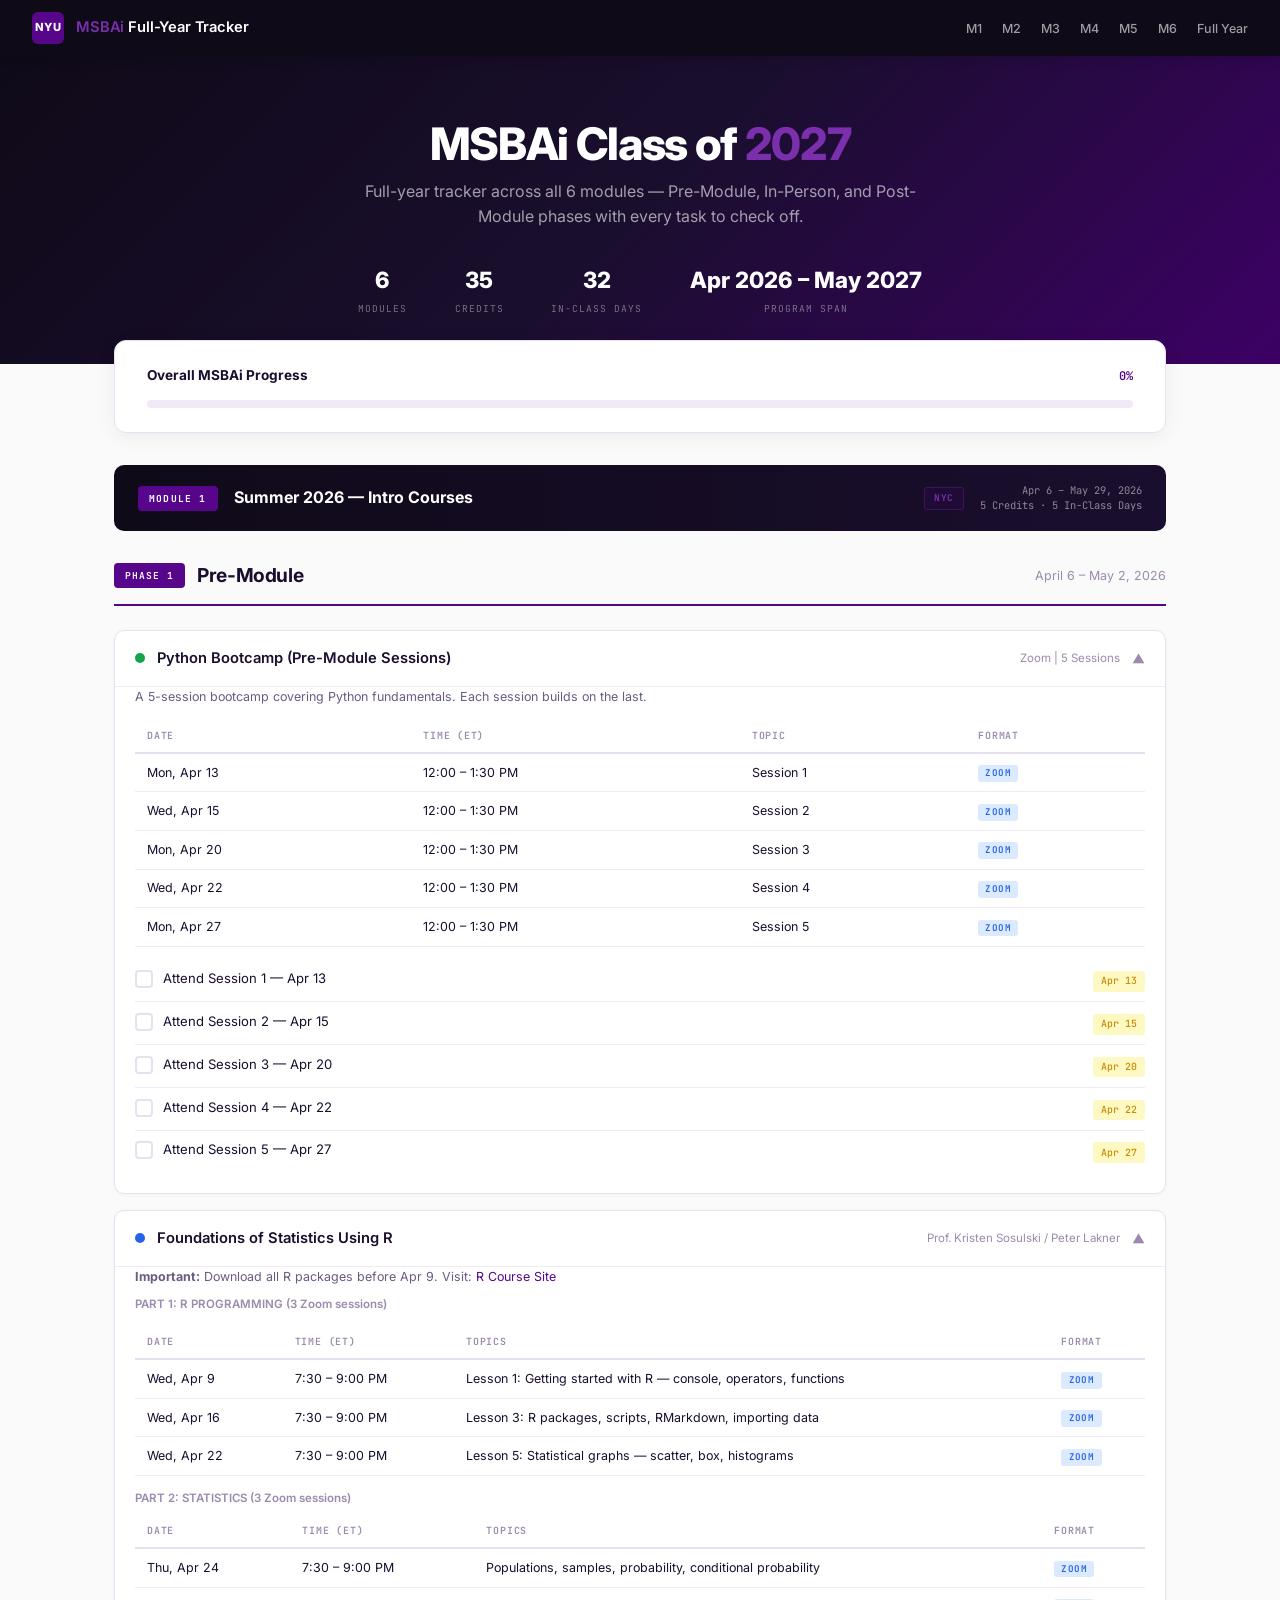
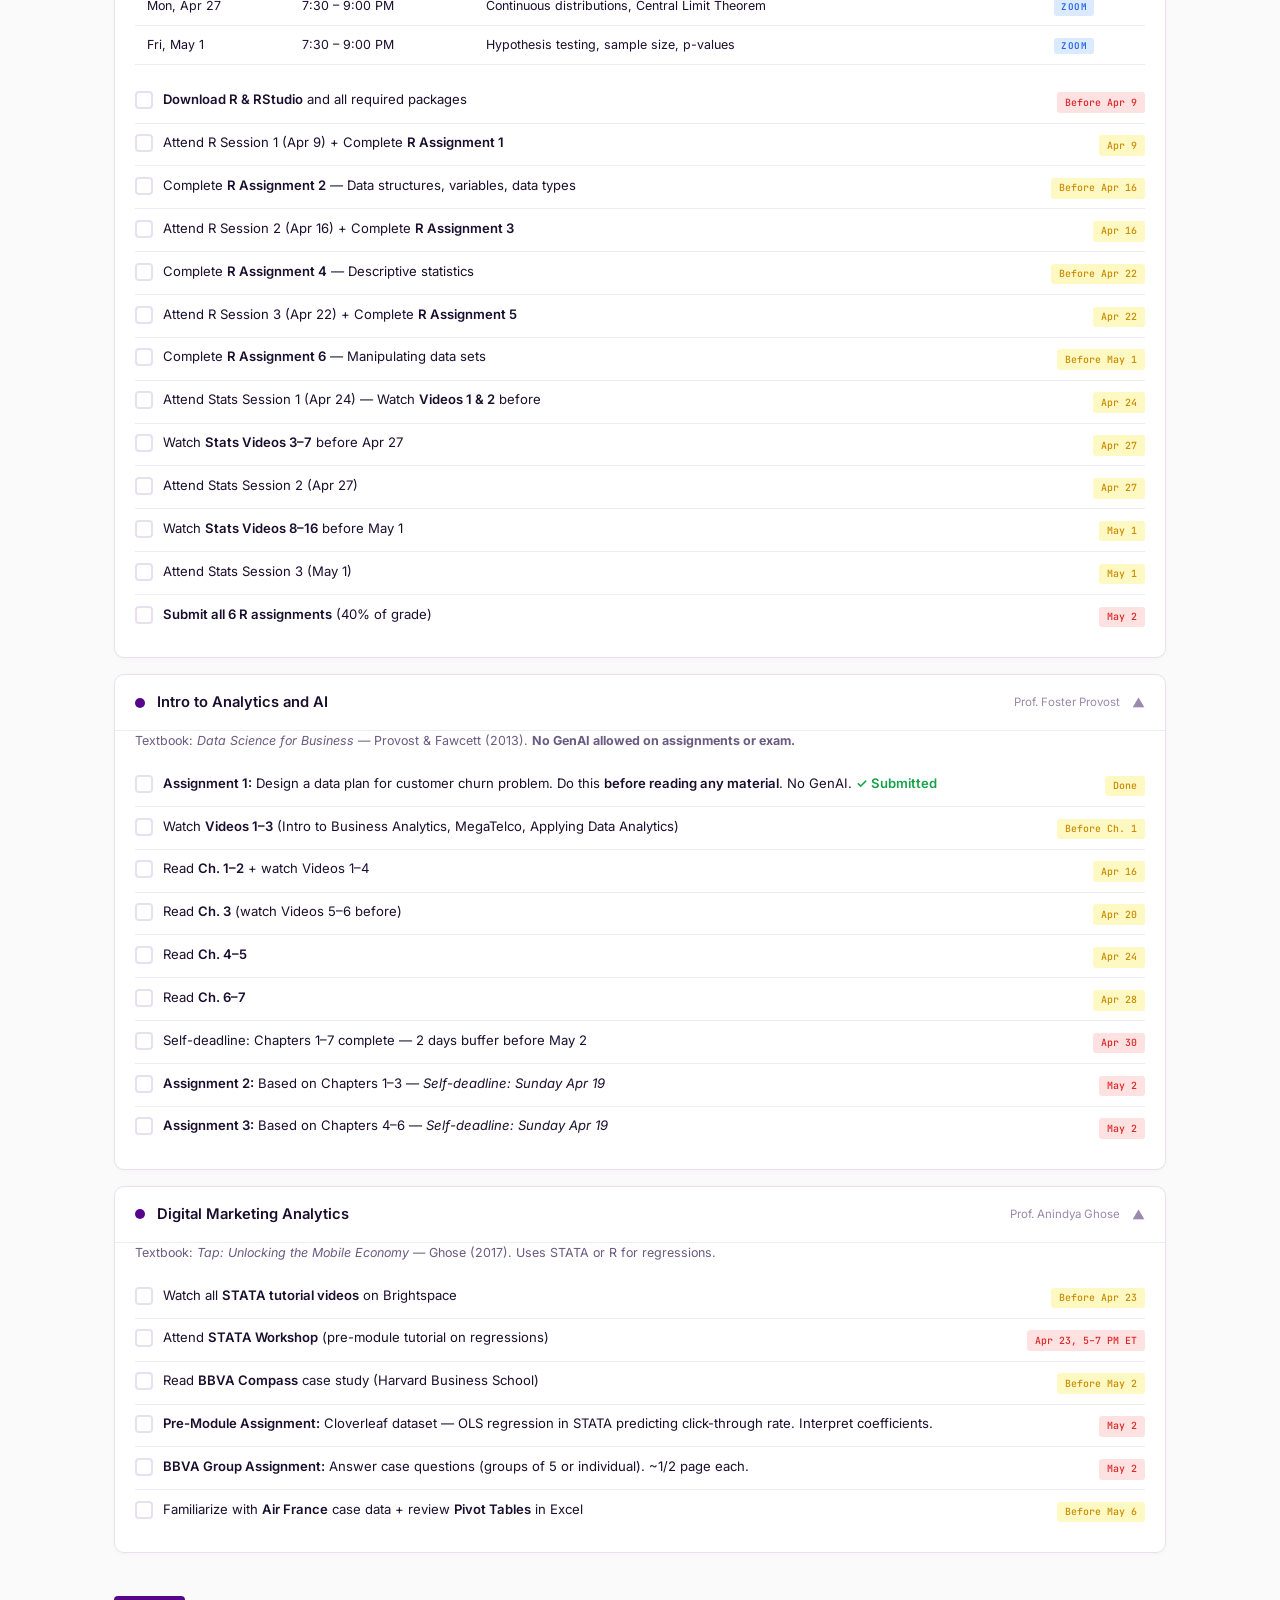
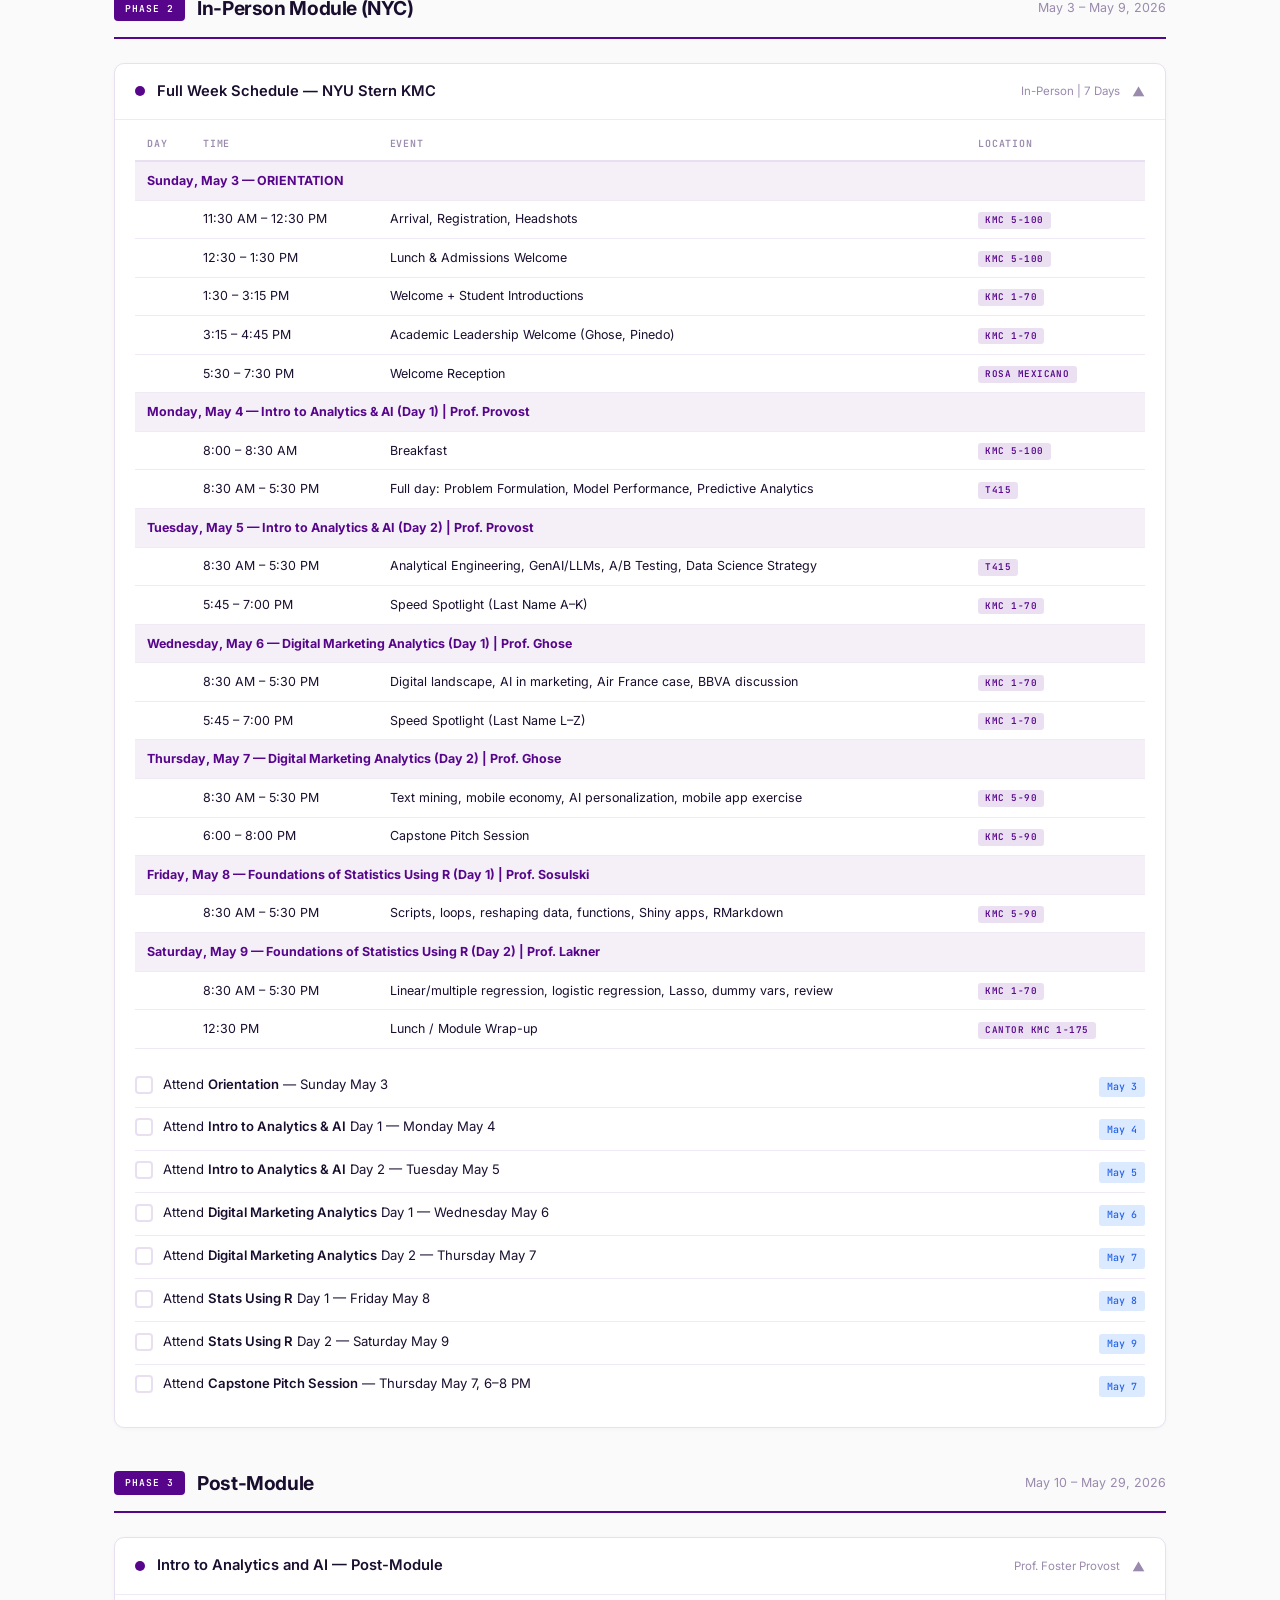
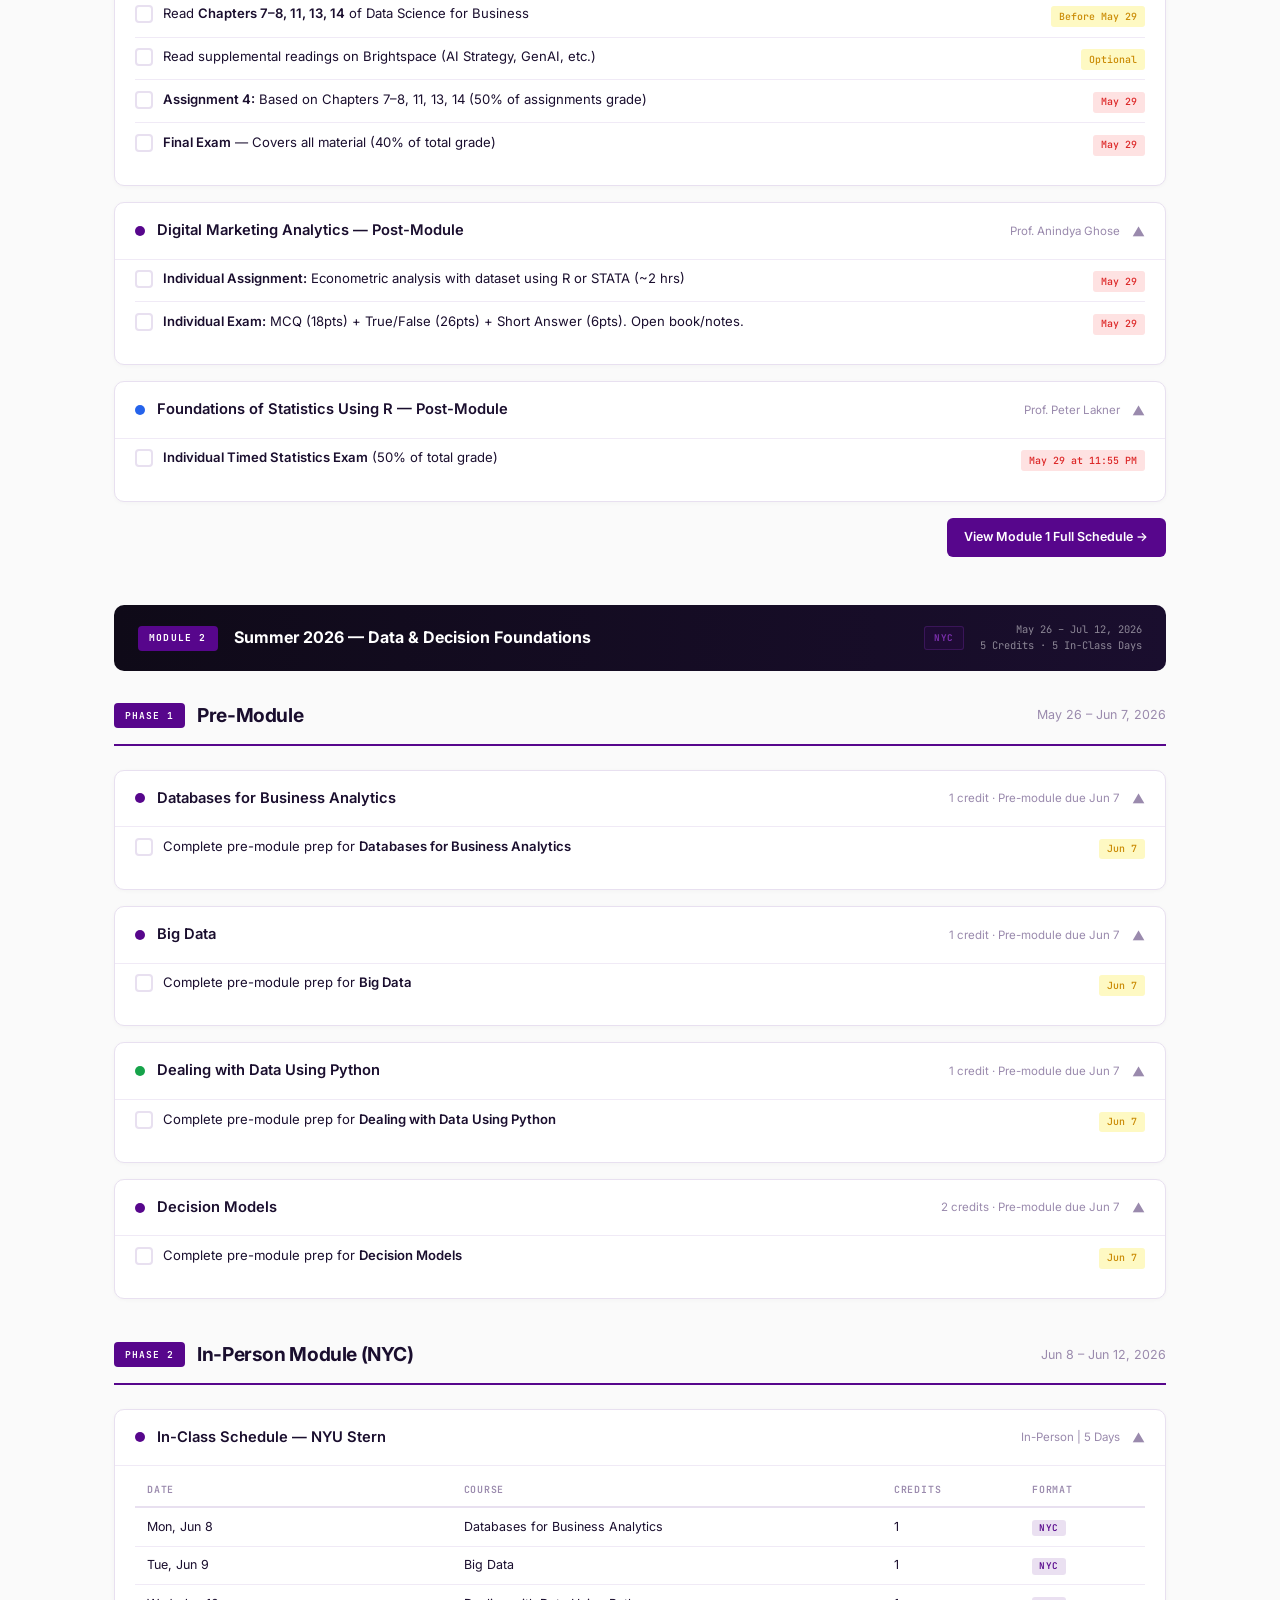
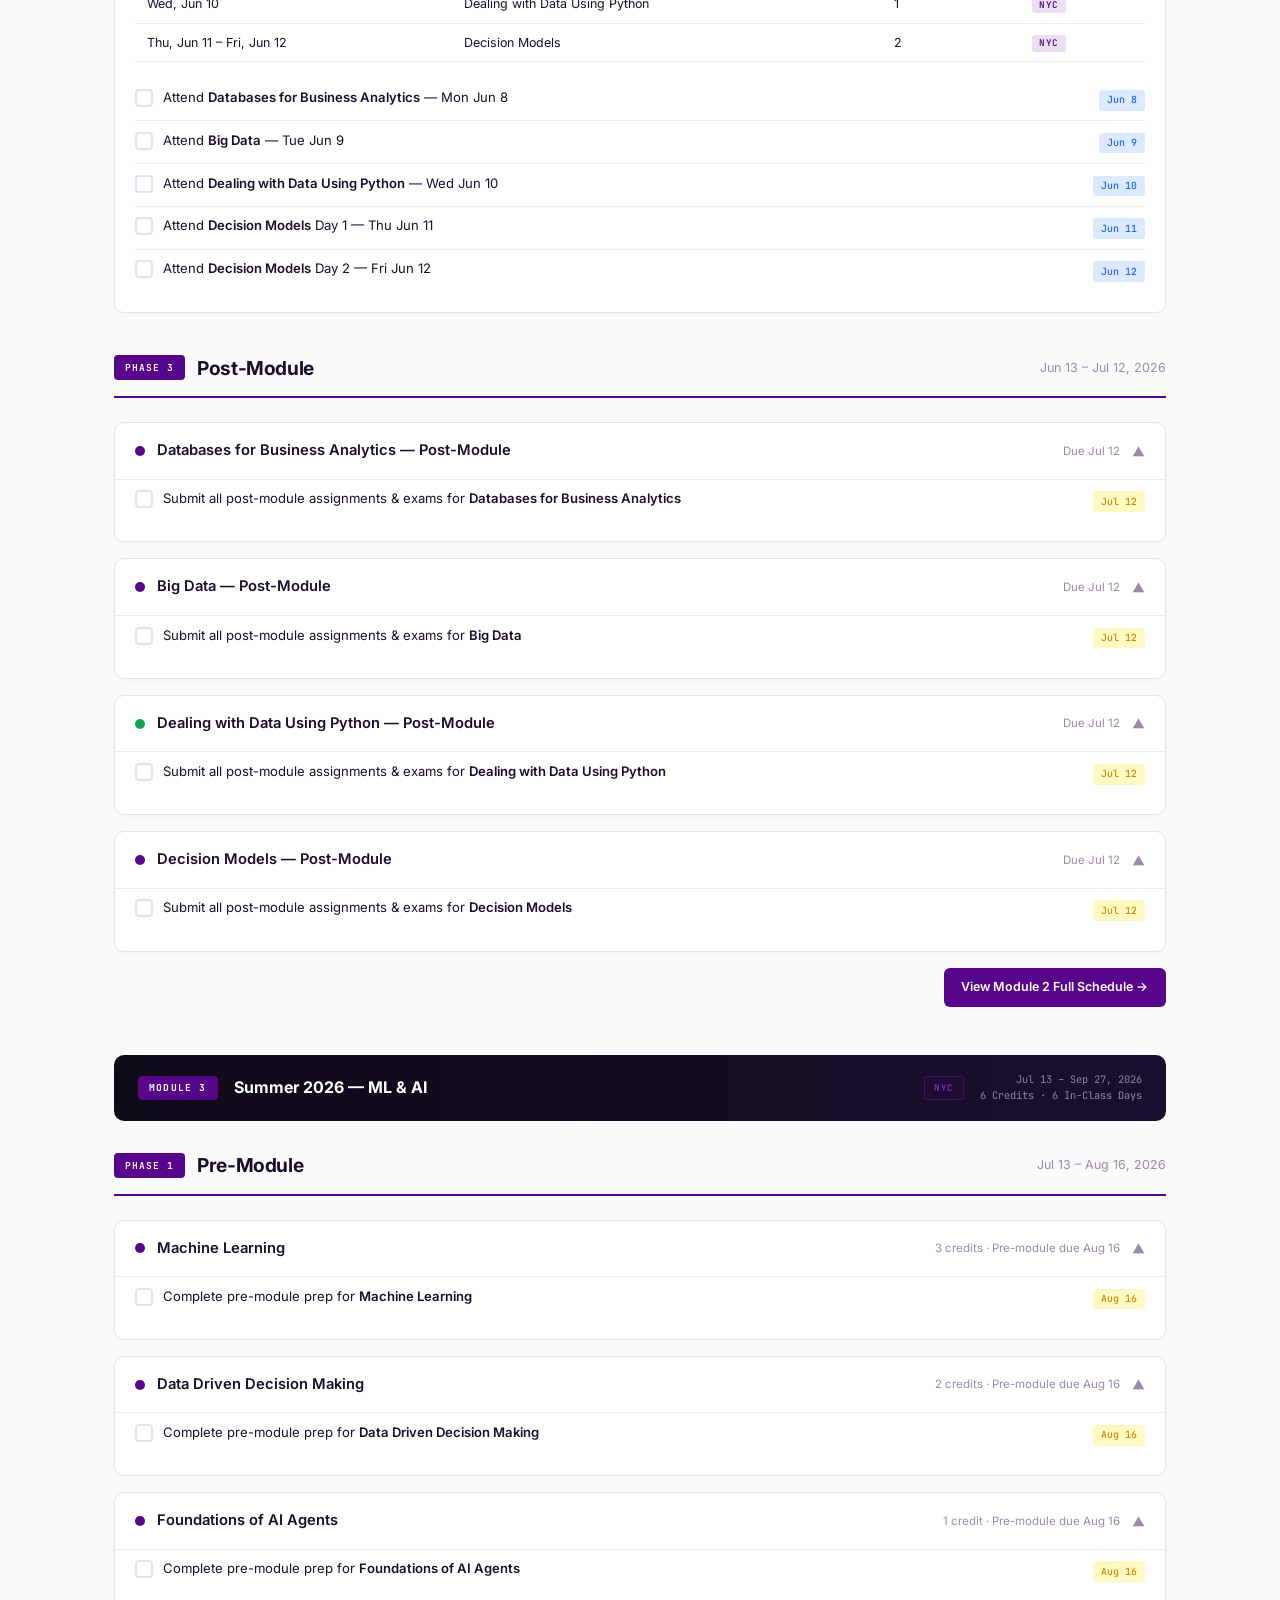
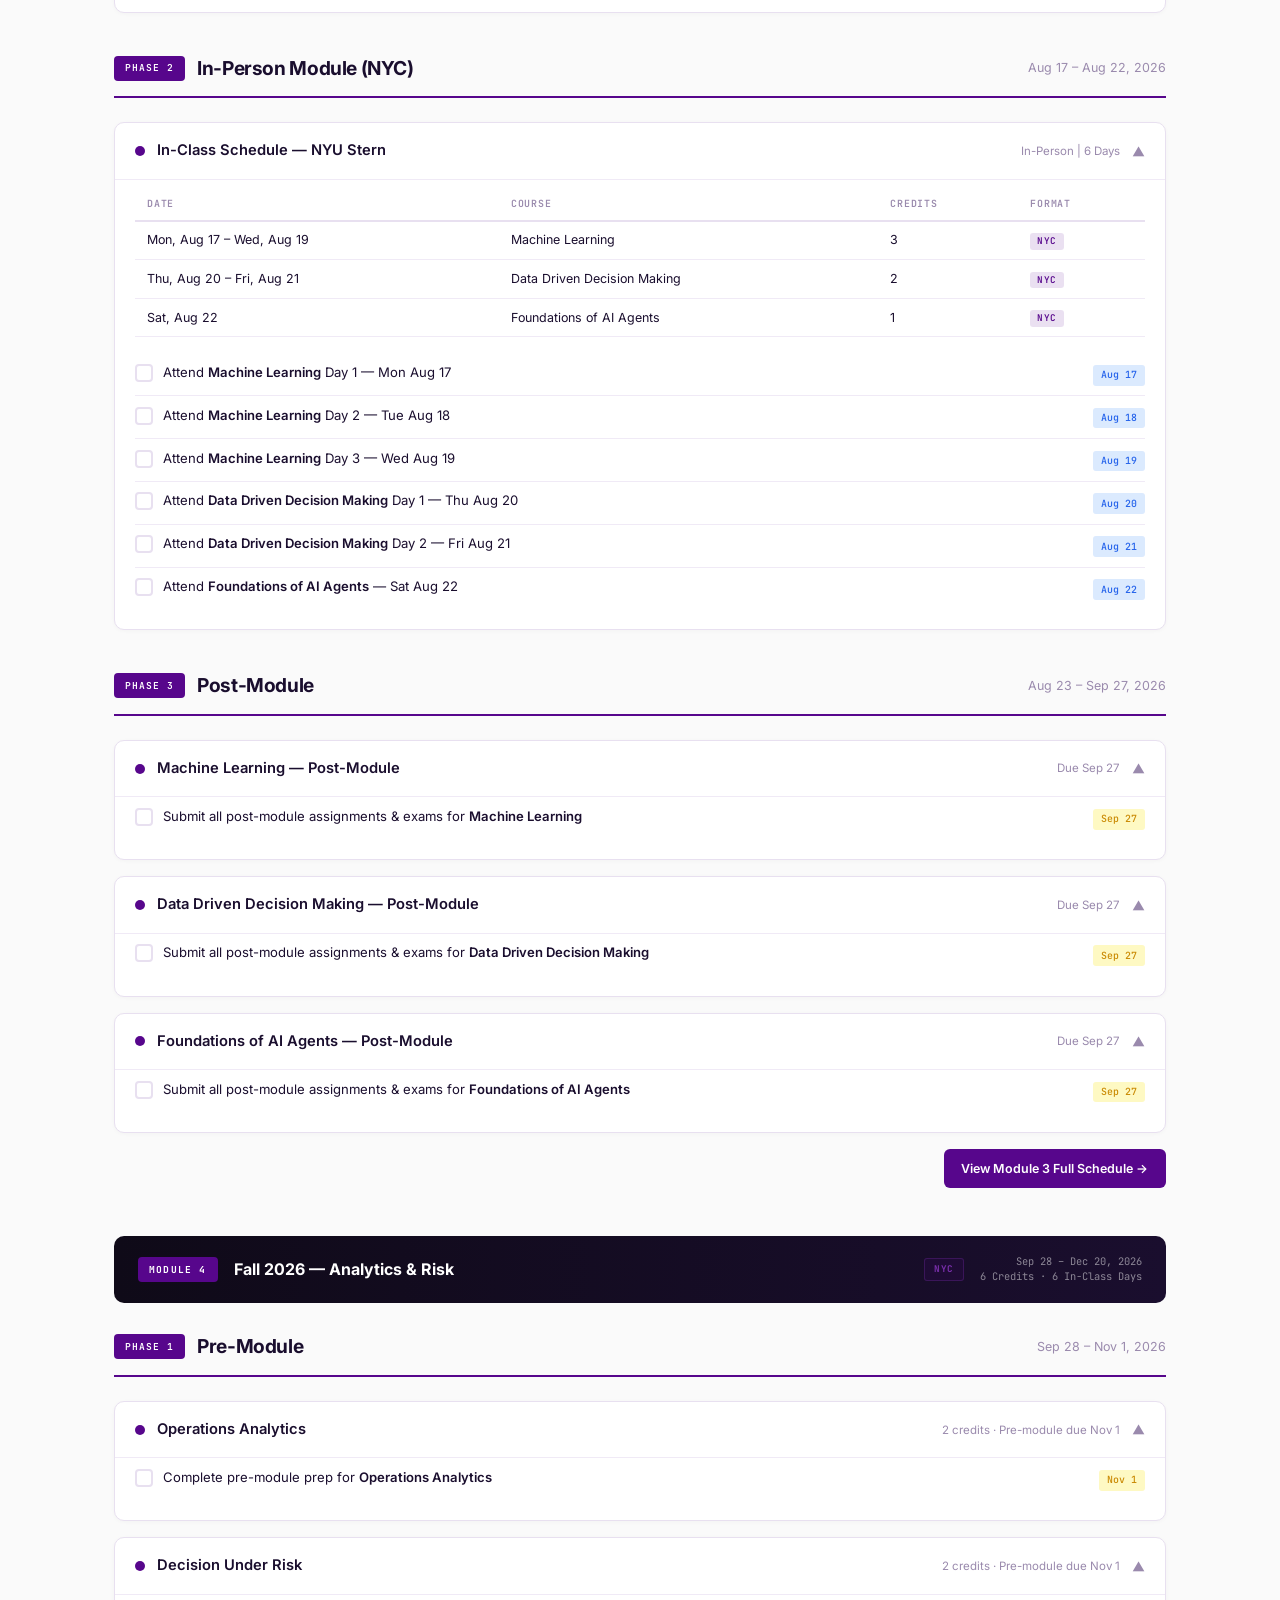
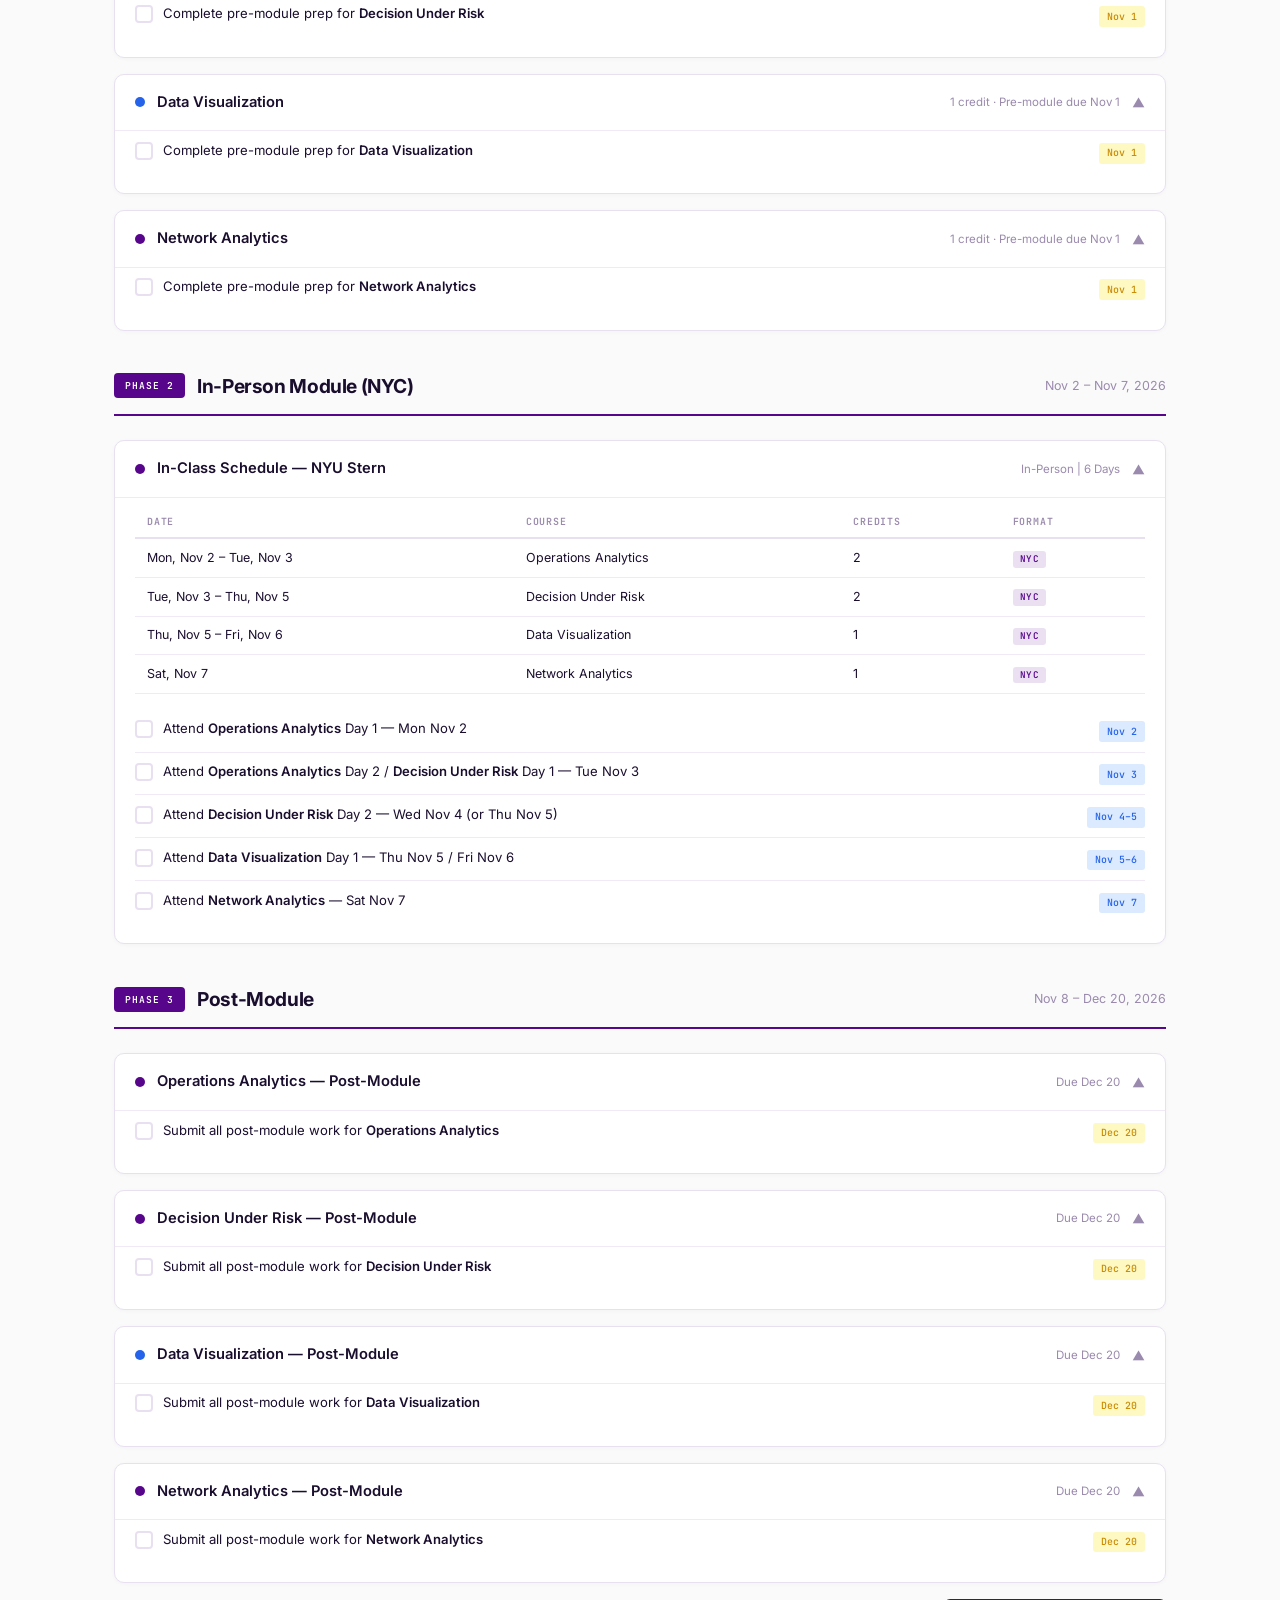
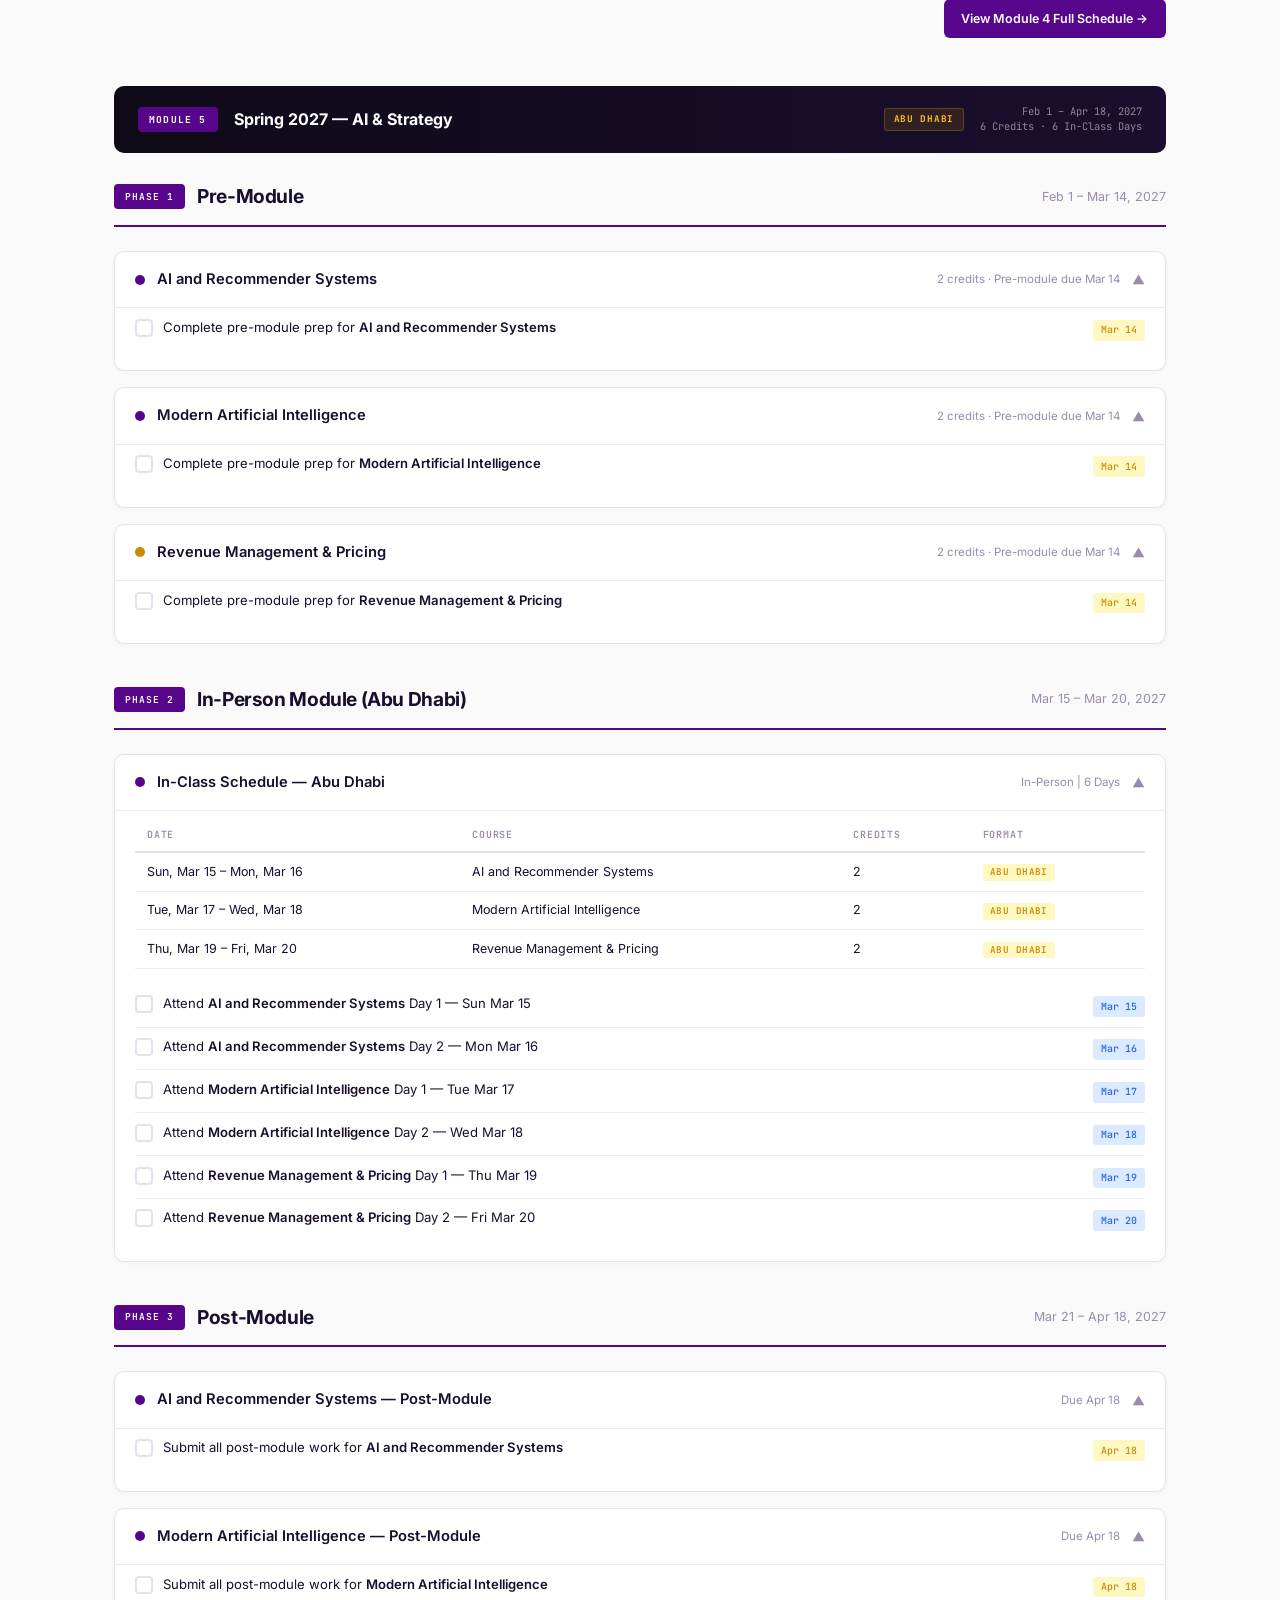
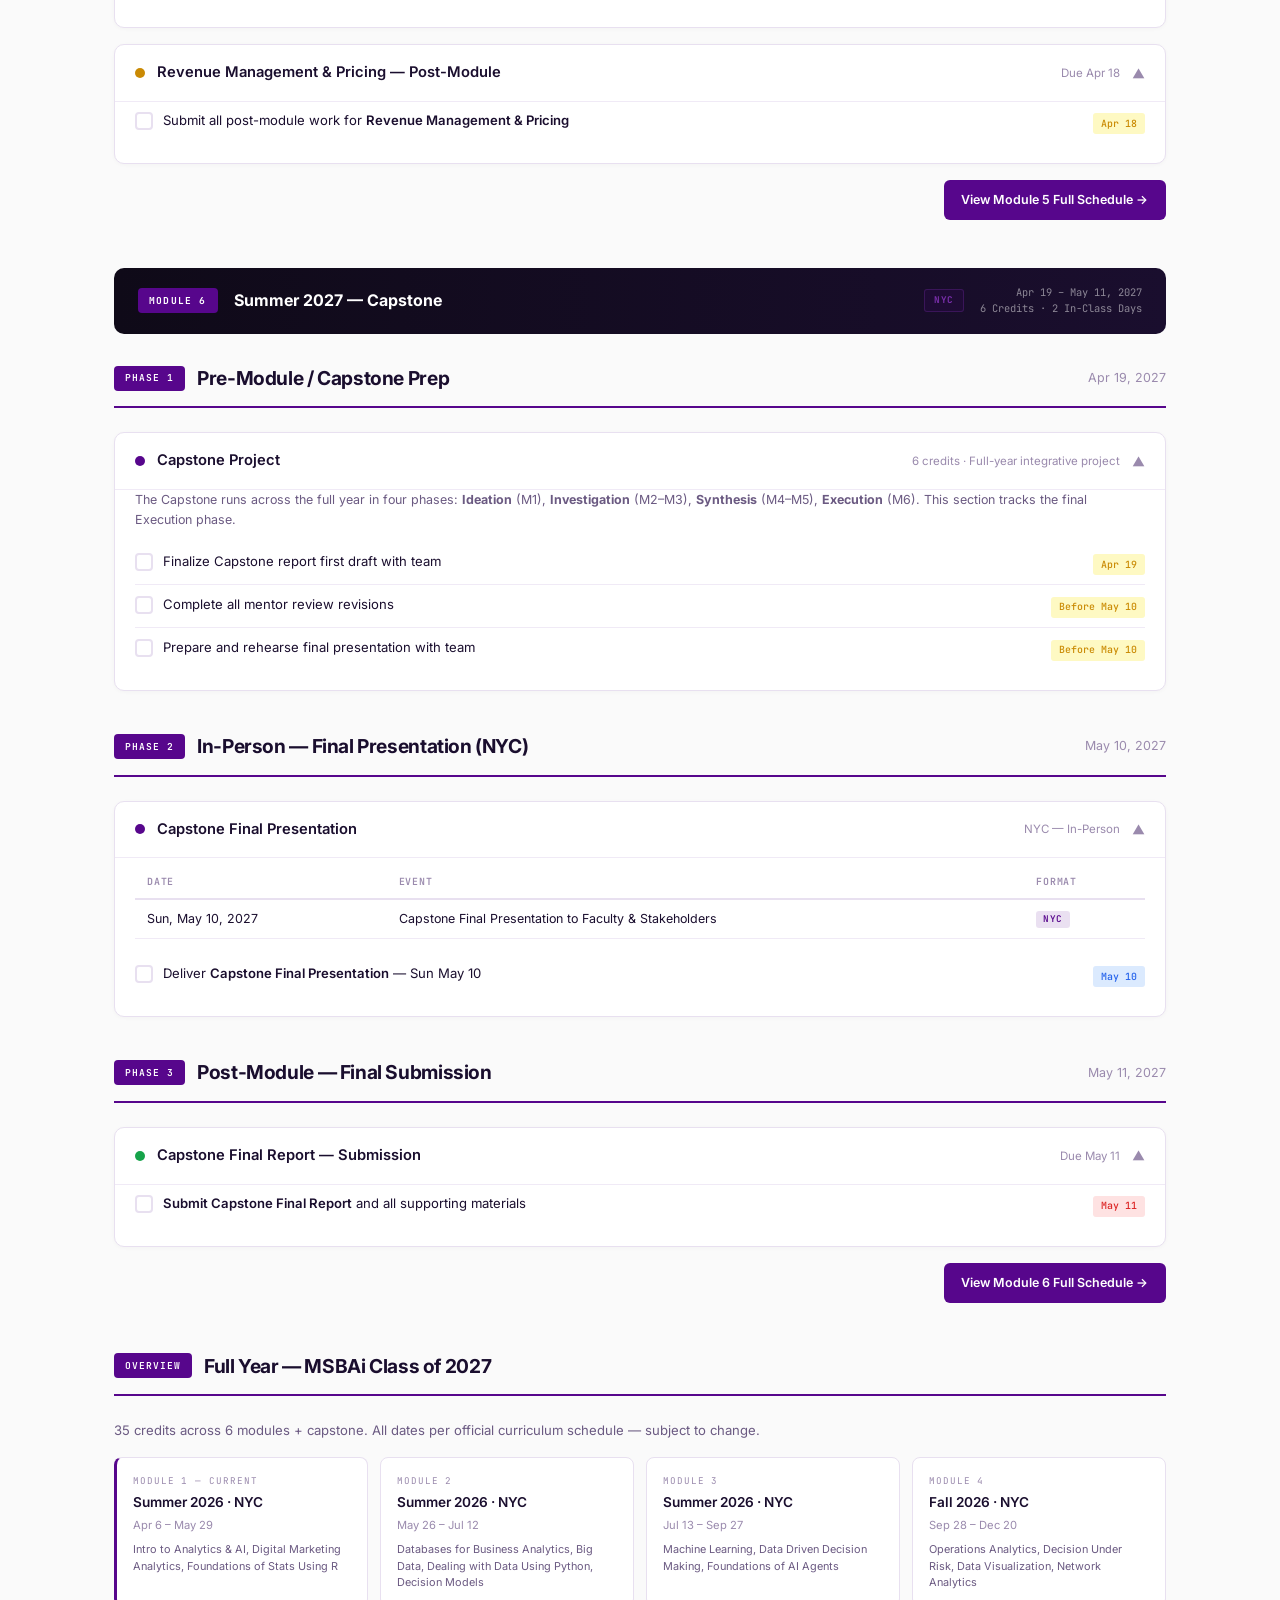
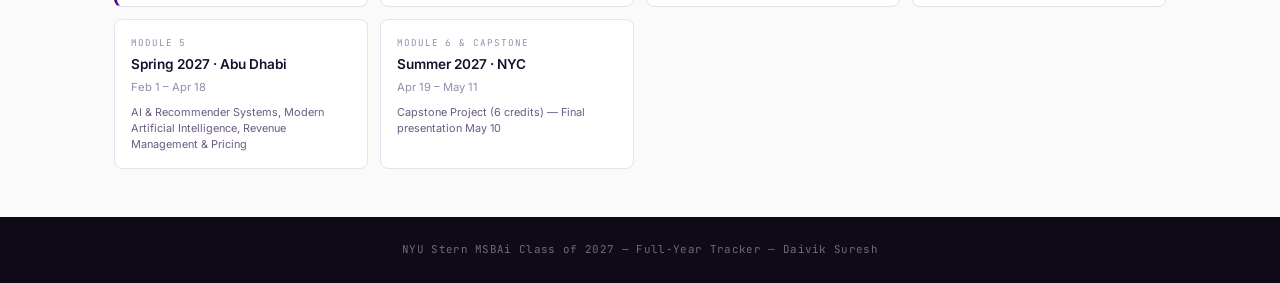
==== commit b12eb5dc: "Mark IAAI Assignment 1 done; add Apr 19 self-deadlines for Assignments 2 & 3 Co-Authored-By: Claude " ====
--- a/index.html
+++ b/index.html
@@ -533,15 +533,15 @@
     <div class="course-body">
       <p style="font-size:0.78rem;color:var(--text-2);margin-bottom:0.8rem;">Textbook: <em>Data Science for Business</em> &mdash; Provost &amp; Fawcett (2013). <strong>No GenAI allowed on assignments or exam.</strong></p>
       <ul class="task-list">
-        <li class="task-item"><div class="task-check" onclick="toggleCheck(this)"></div><div class="task-text"><strong>Assignment 1:</strong> Design a data plan for customer churn problem. Do this <strong>before reading any material</strong>. No GenAI.</div><span class="task-due due-soon">Apr 20</span></li>
+        <li class="task-item"><div class="task-check" onclick="toggleCheck(this)"></div><div class="task-text"><strong>Assignment 1:</strong> Design a data plan for customer churn problem. Do this <strong>before reading any material</strong>. No GenAI. <span style="color:var(--green);font-weight:600;">&#10003; Submitted</span></div><span class="task-due due-upcoming">Done</span></li>
         <li class="task-item"><div class="task-check" onclick="toggleCheck(this)"></div><div class="task-text">Watch <strong>Videos 1&ndash;3</strong> (Intro to Business Analytics, MegaTelco, Applying Data Analytics)</div><span class="task-due due-upcoming">Before Ch. 1</span></li>
         <li class="task-item"><div class="task-check" onclick="toggleCheck(this)"></div><div class="task-text">Read <strong>Ch. 1&ndash;2</strong> + watch Videos 1&ndash;4</div><span class="task-due due-upcoming">Apr 16</span></li>
         <li class="task-item"><div class="task-check" onclick="toggleCheck(this)"></div><div class="task-text">Read <strong>Ch. 3</strong> (watch Videos 5&ndash;6 before)</div><span class="task-due due-upcoming">Apr 20</span></li>
         <li class="task-item"><div class="task-check" onclick="toggleCheck(this)"></div><div class="task-text">Read <strong>Ch. 4&ndash;5</strong></div><span class="task-due due-upcoming">Apr 24</span></li>
         <li class="task-item"><div class="task-check" onclick="toggleCheck(this)"></div><div class="task-text">Read <strong>Ch. 6&ndash;7</strong></div><span class="task-due due-upcoming">Apr 28</span></li>
         <li class="task-item"><div class="task-check" onclick="toggleCheck(this)"></div><div class="task-text">Self-deadline: Chapters 1&ndash;7 complete &mdash; 2 days buffer before May 2</div><span class="task-due due-soon">Apr 30</span></li>
-        <li class="task-item"><div class="task-check" onclick="toggleCheck(this)"></div><div class="task-text"><strong>Assignment 2:</strong> Based on Chapters 1&ndash;3</div><span class="task-due due-soon">May 2</span></li>
-        <li class="task-item"><div class="task-check" onclick="toggleCheck(this)"></div><div class="task-text"><strong>Assignment 3:</strong> Based on Chapters 4&ndash;6</div><span class="task-due due-soon">May 2</span></li>
+        <li class="task-item"><div class="task-check" onclick="toggleCheck(this)"></div><div class="task-text"><strong>Assignment 2:</strong> Based on Chapters 1&ndash;3 &mdash; <em>Self-deadline: Sunday Apr 19</em></div><span class="task-due due-soon">May 2</span></li>
+        <li class="task-item"><div class="task-check" onclick="toggleCheck(this)"></div><div class="task-text"><strong>Assignment 3:</strong> Based on Chapters 4&ndash;6 &mdash; <em>Self-deadline: Sunday Apr 19</em></div><span class="task-due due-soon">May 2</span></li>
       </ul>
     </div>
   </div>
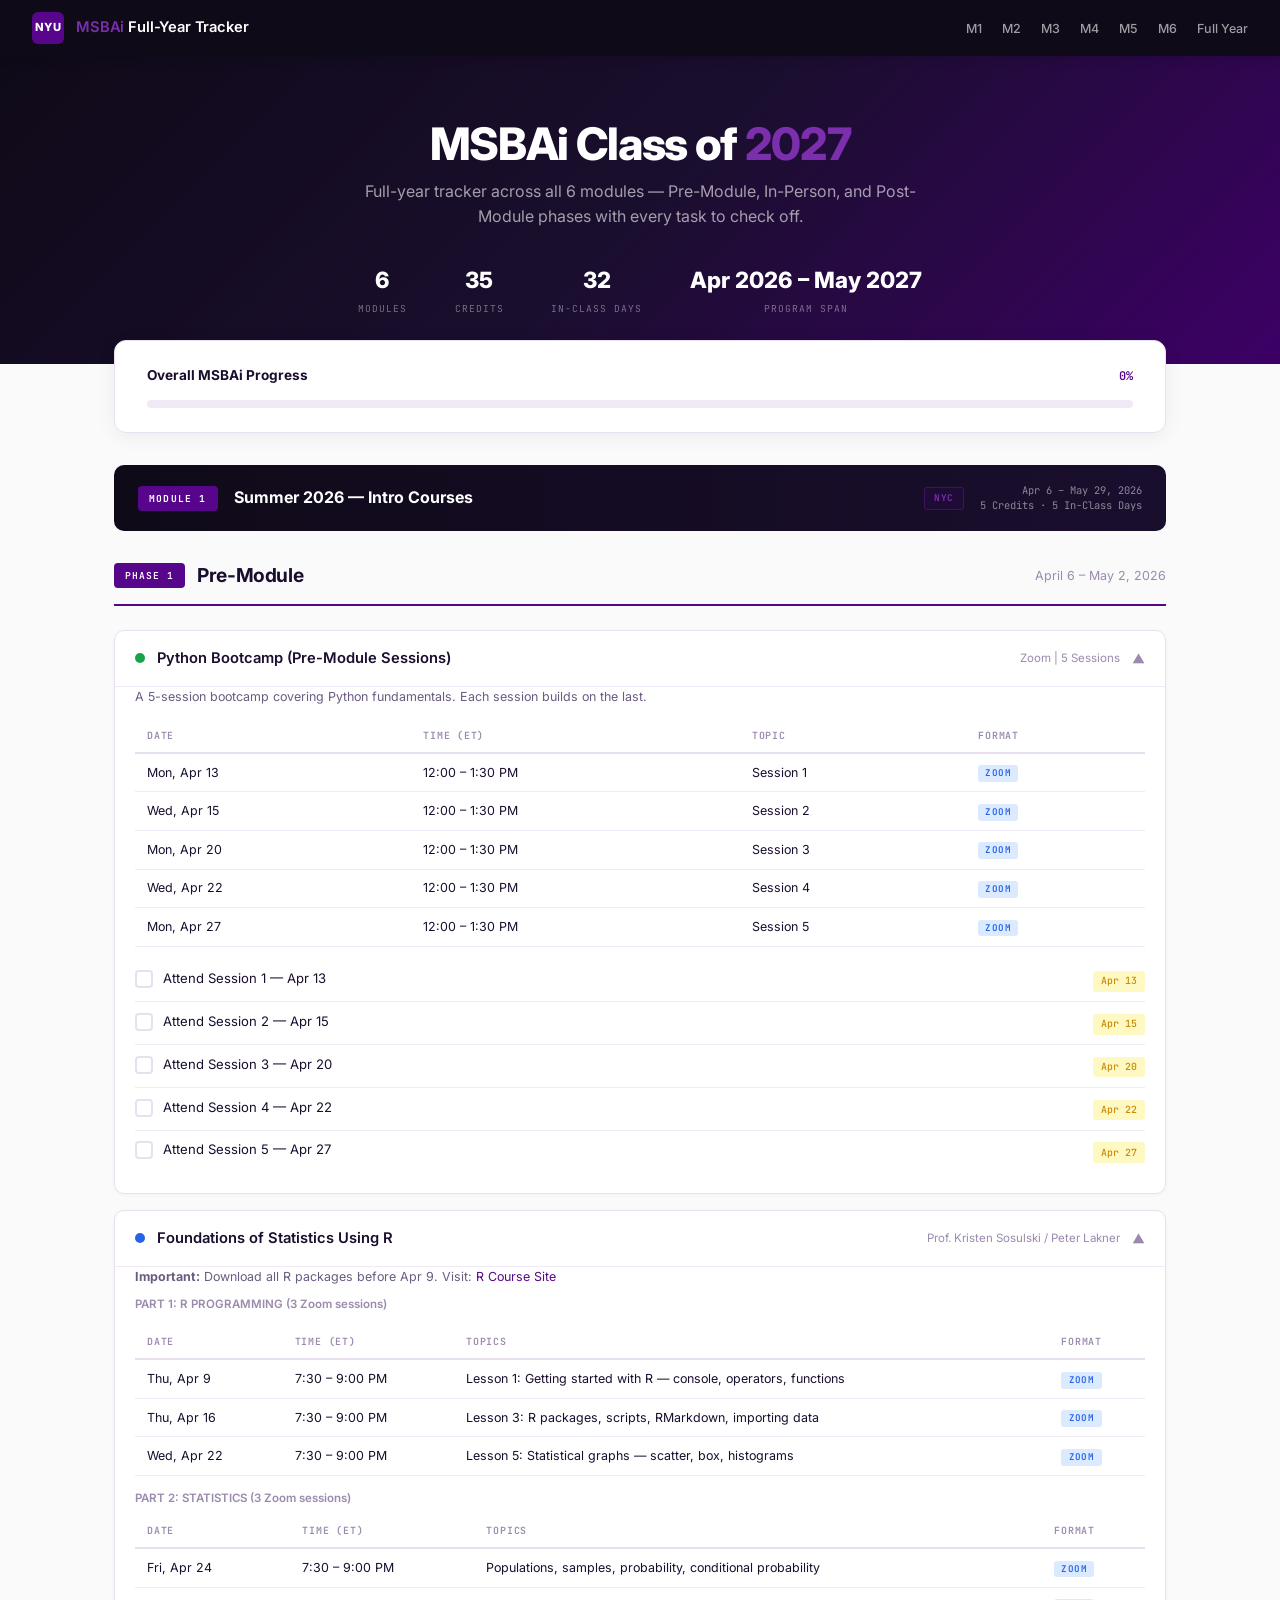
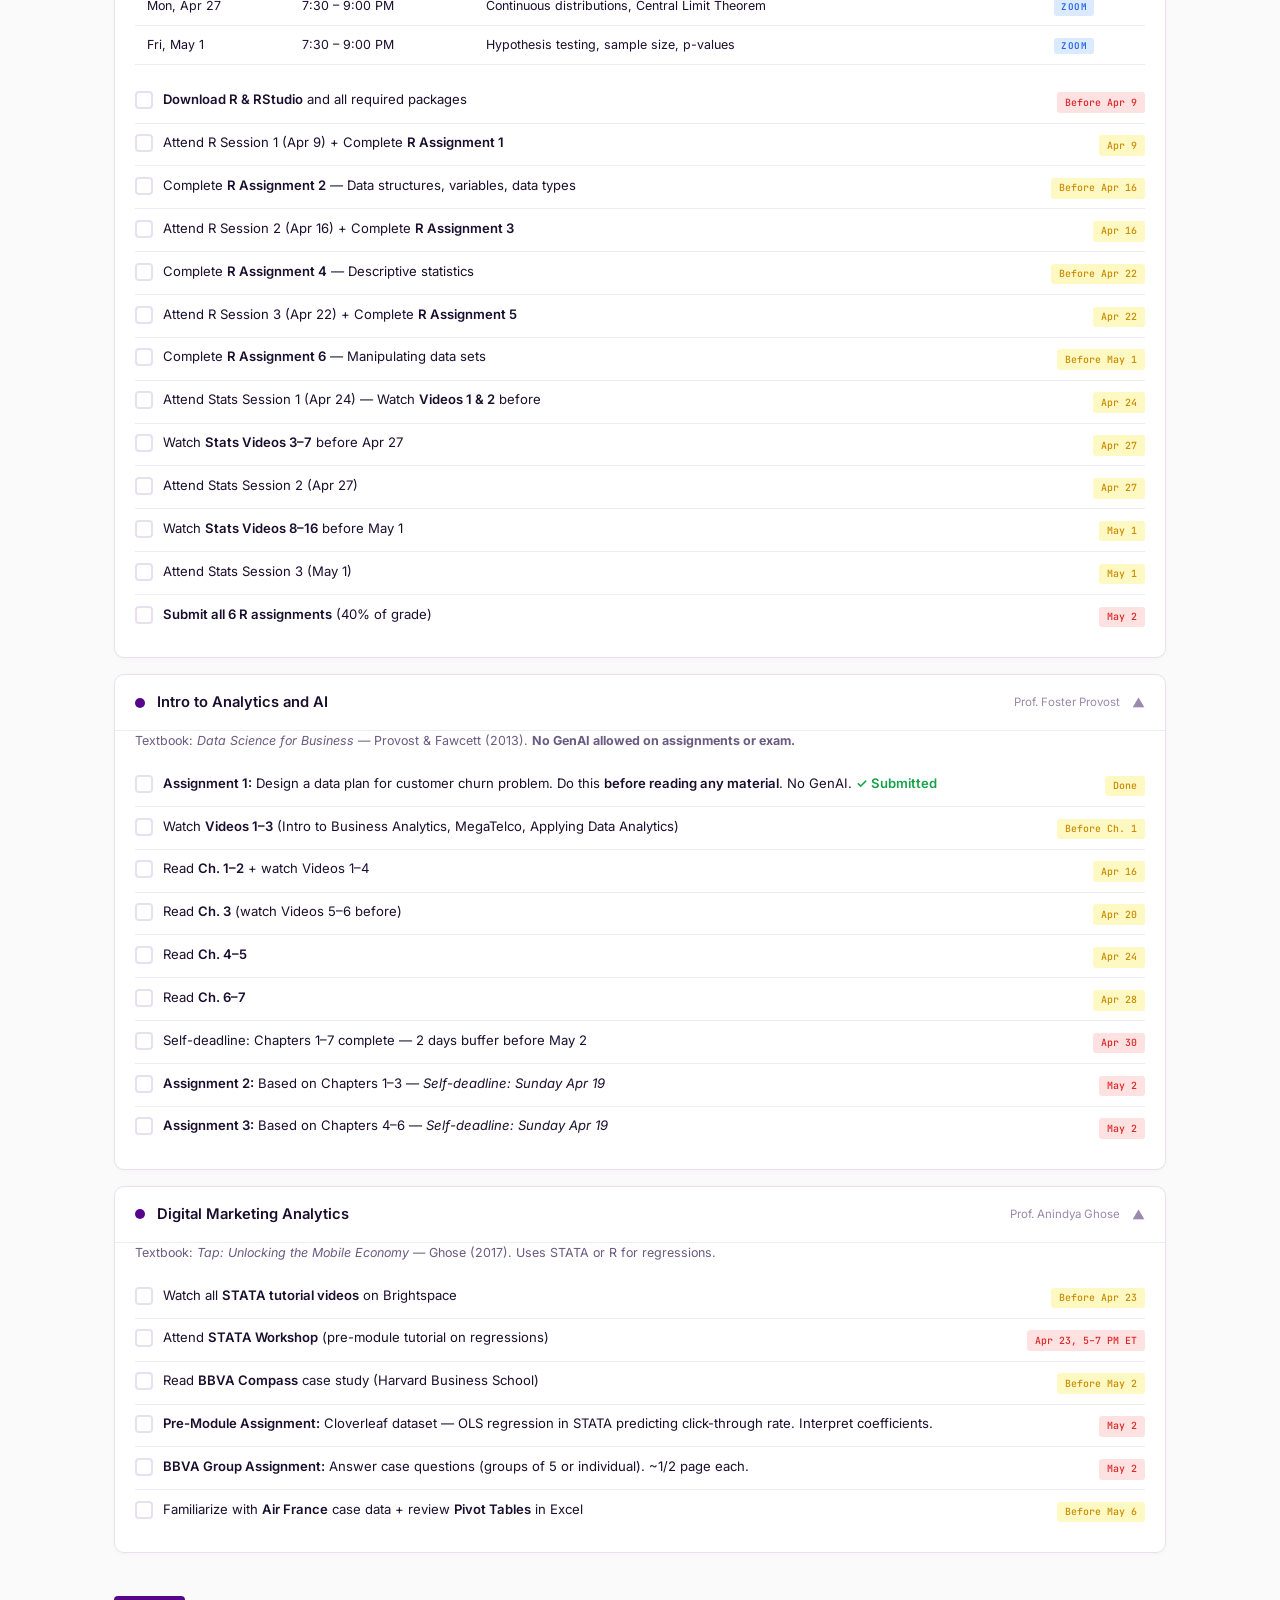
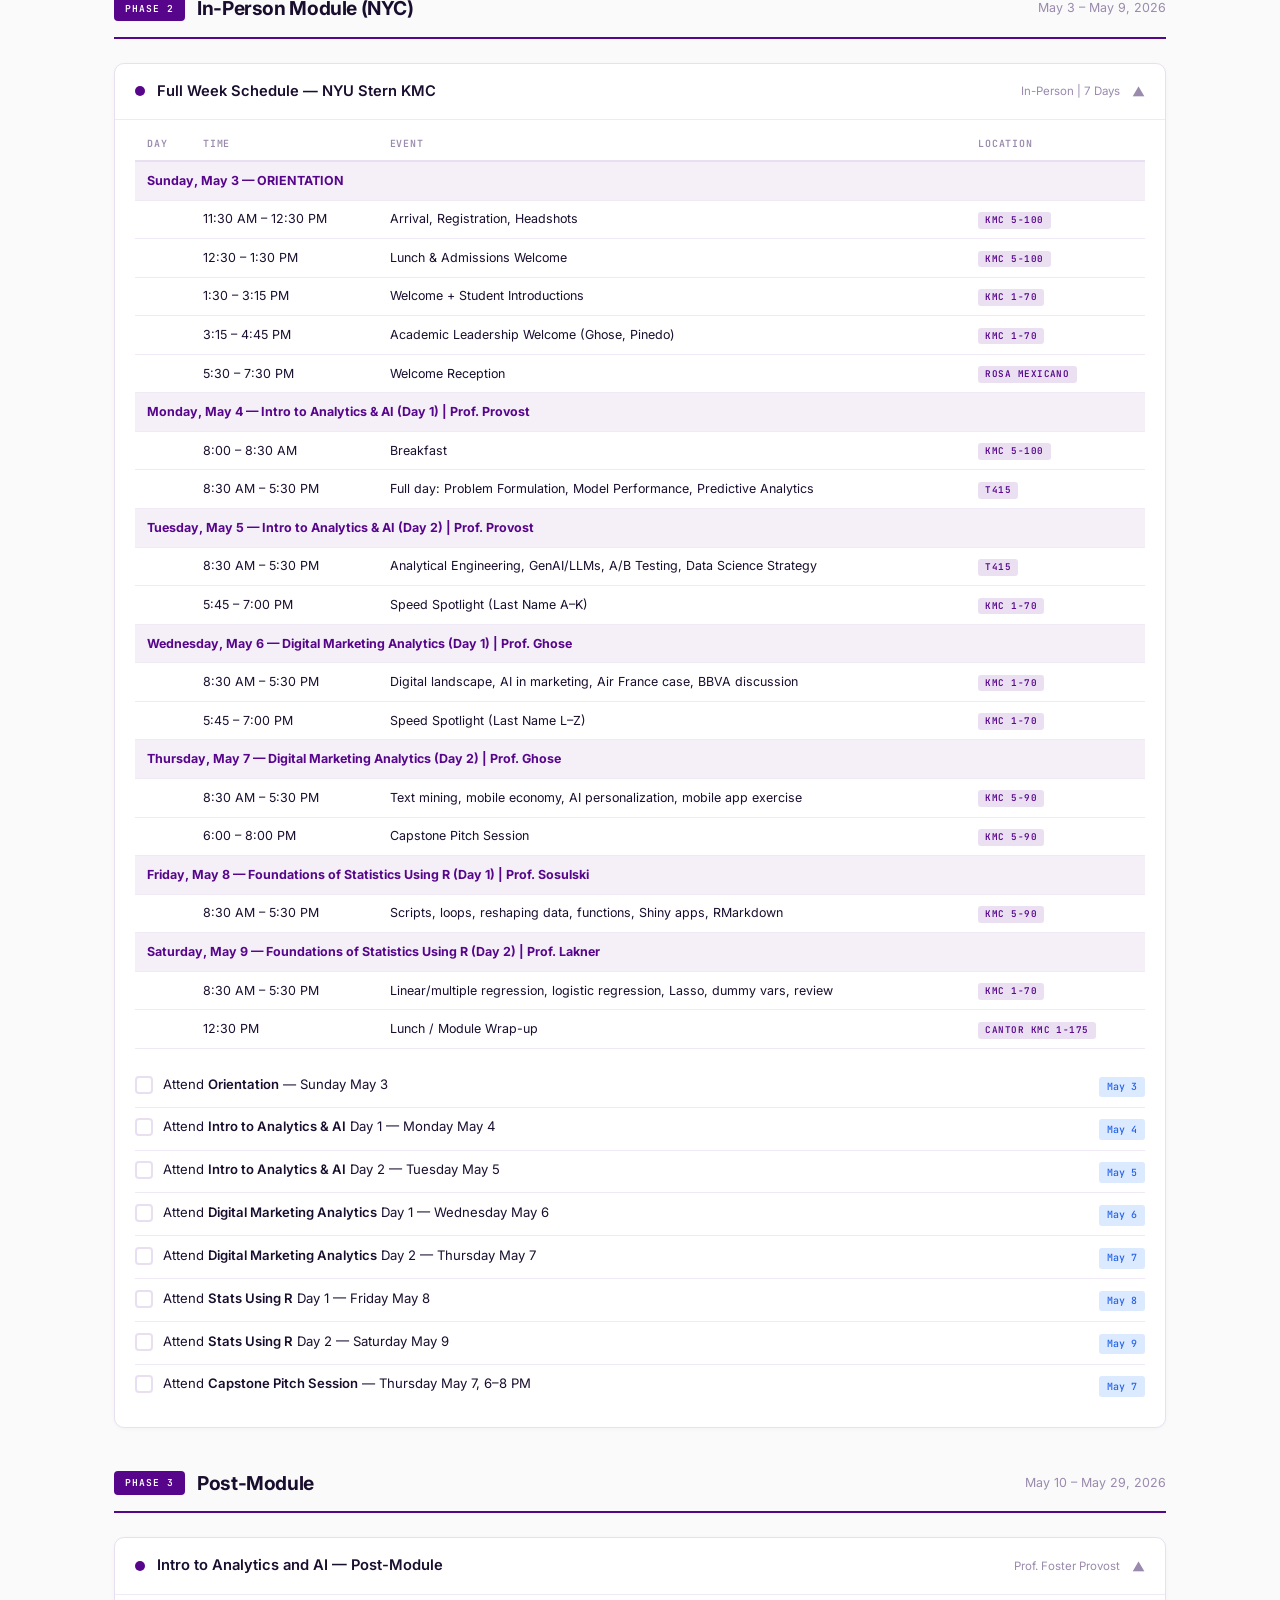
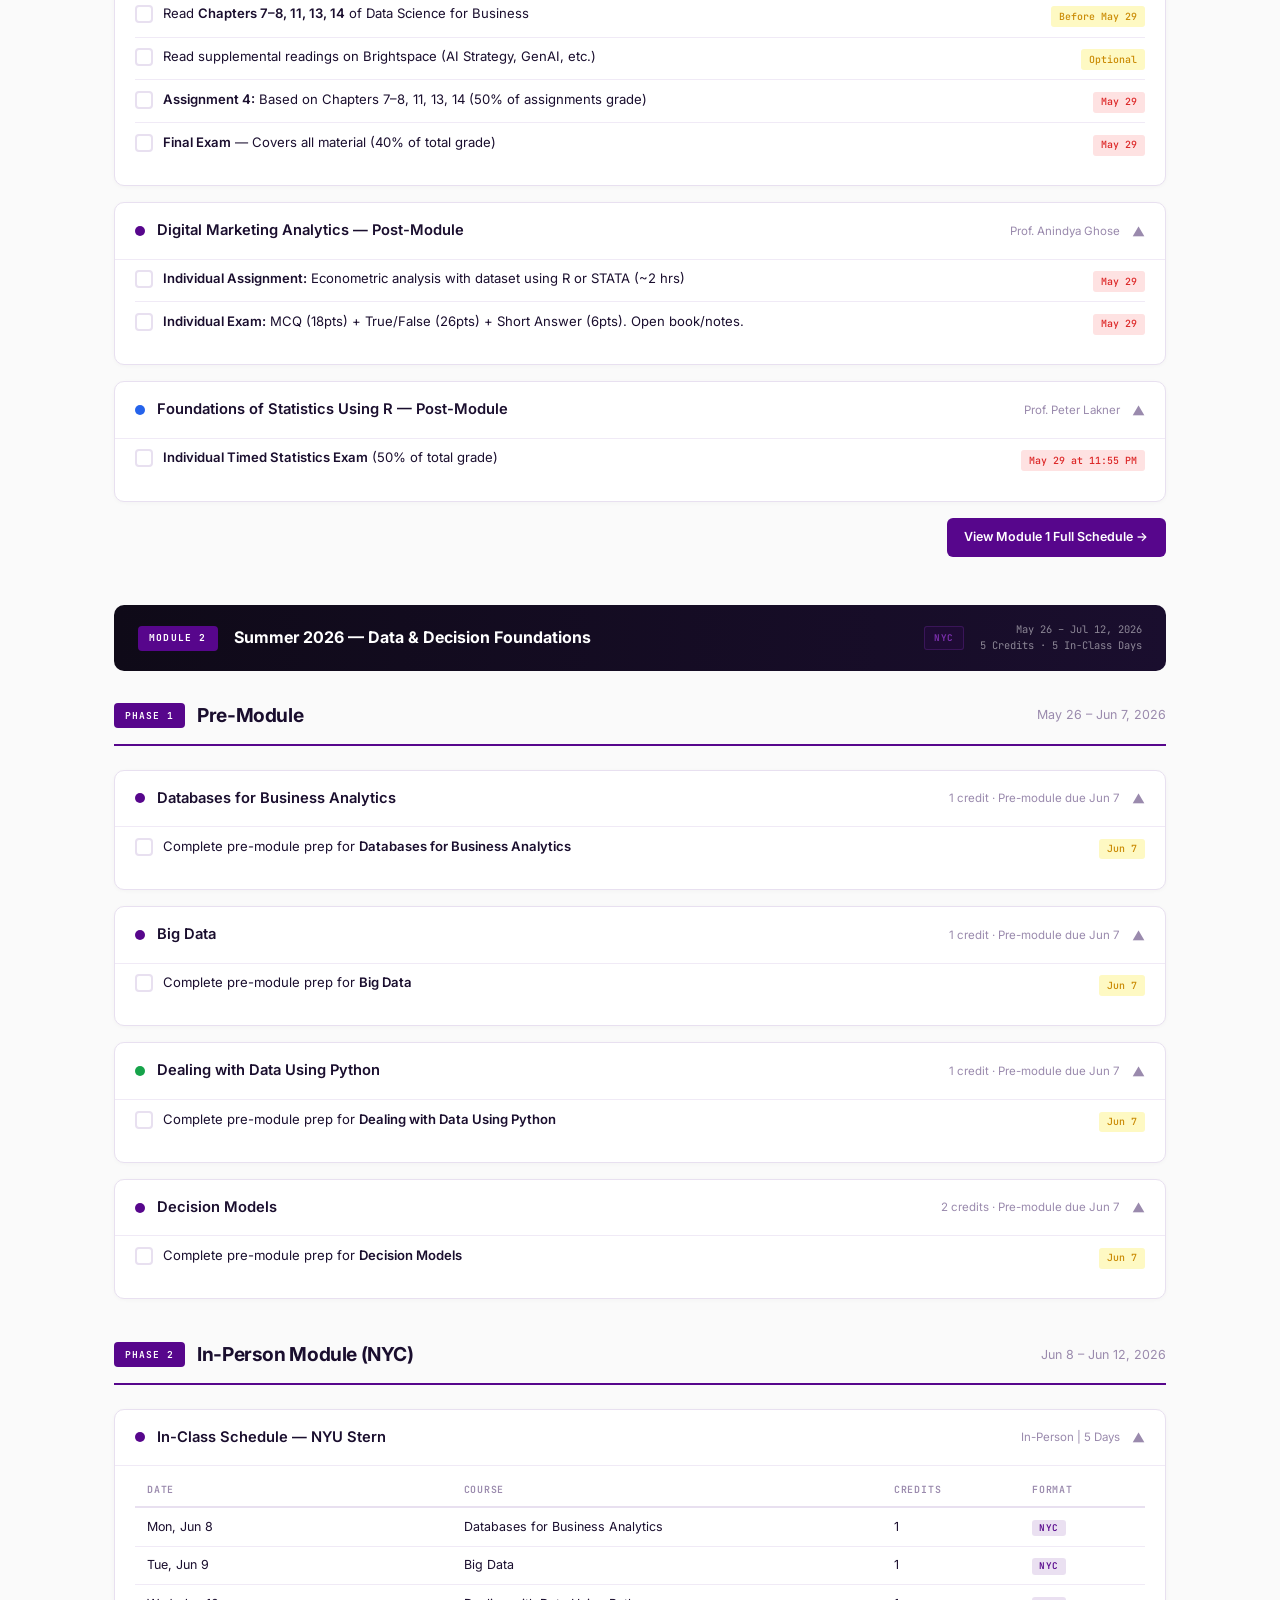
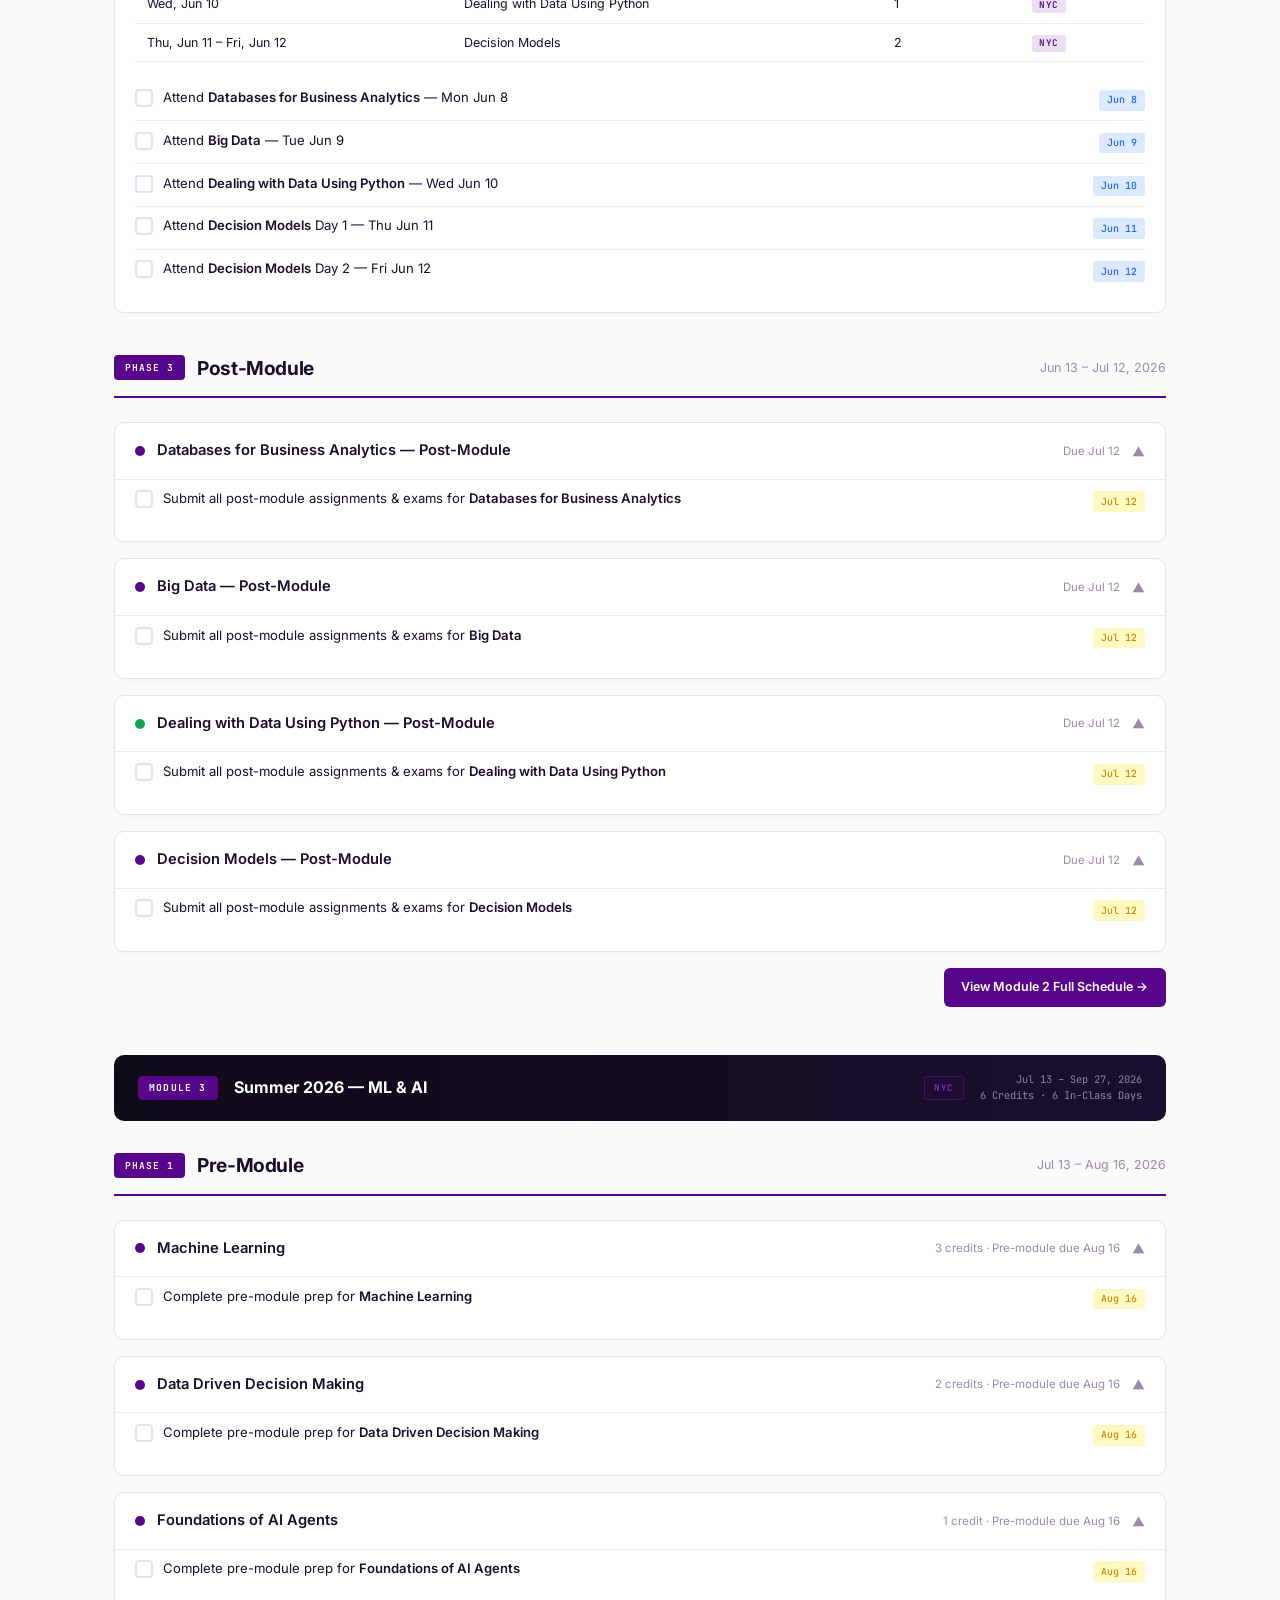
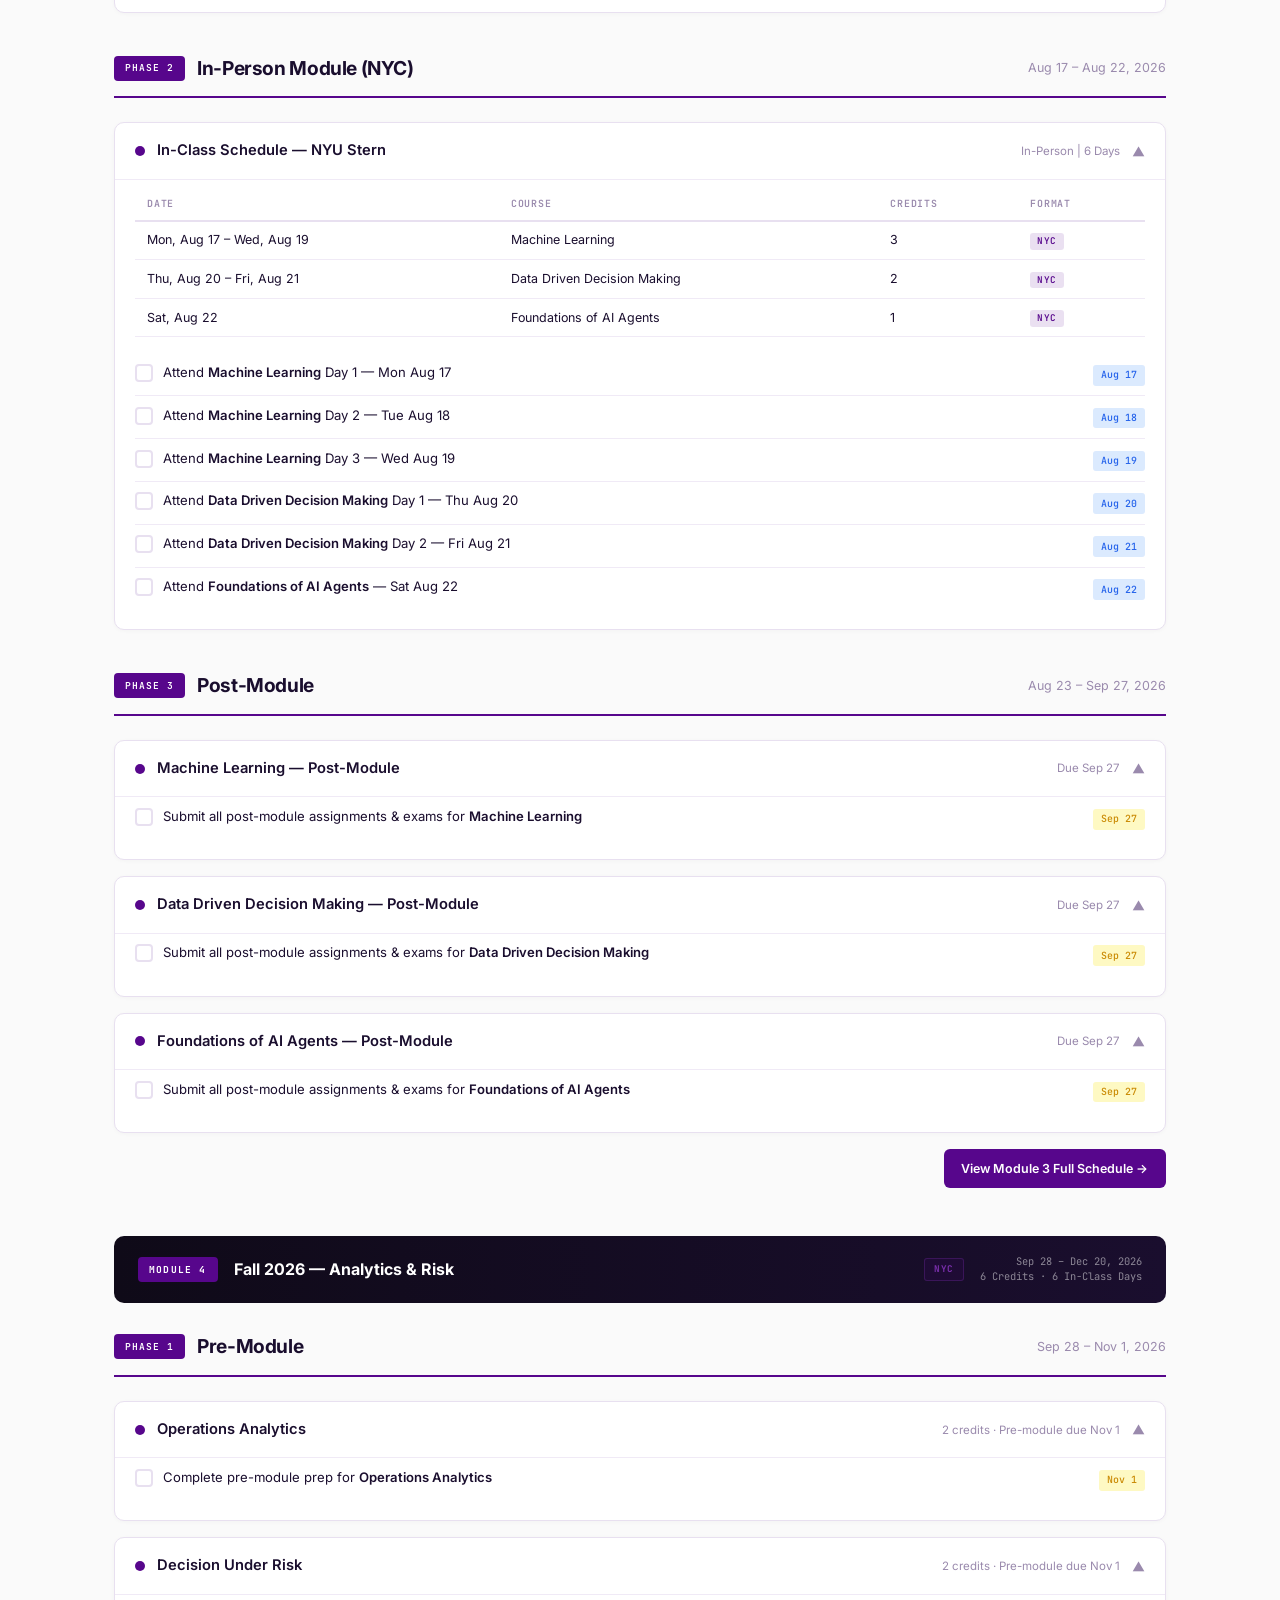
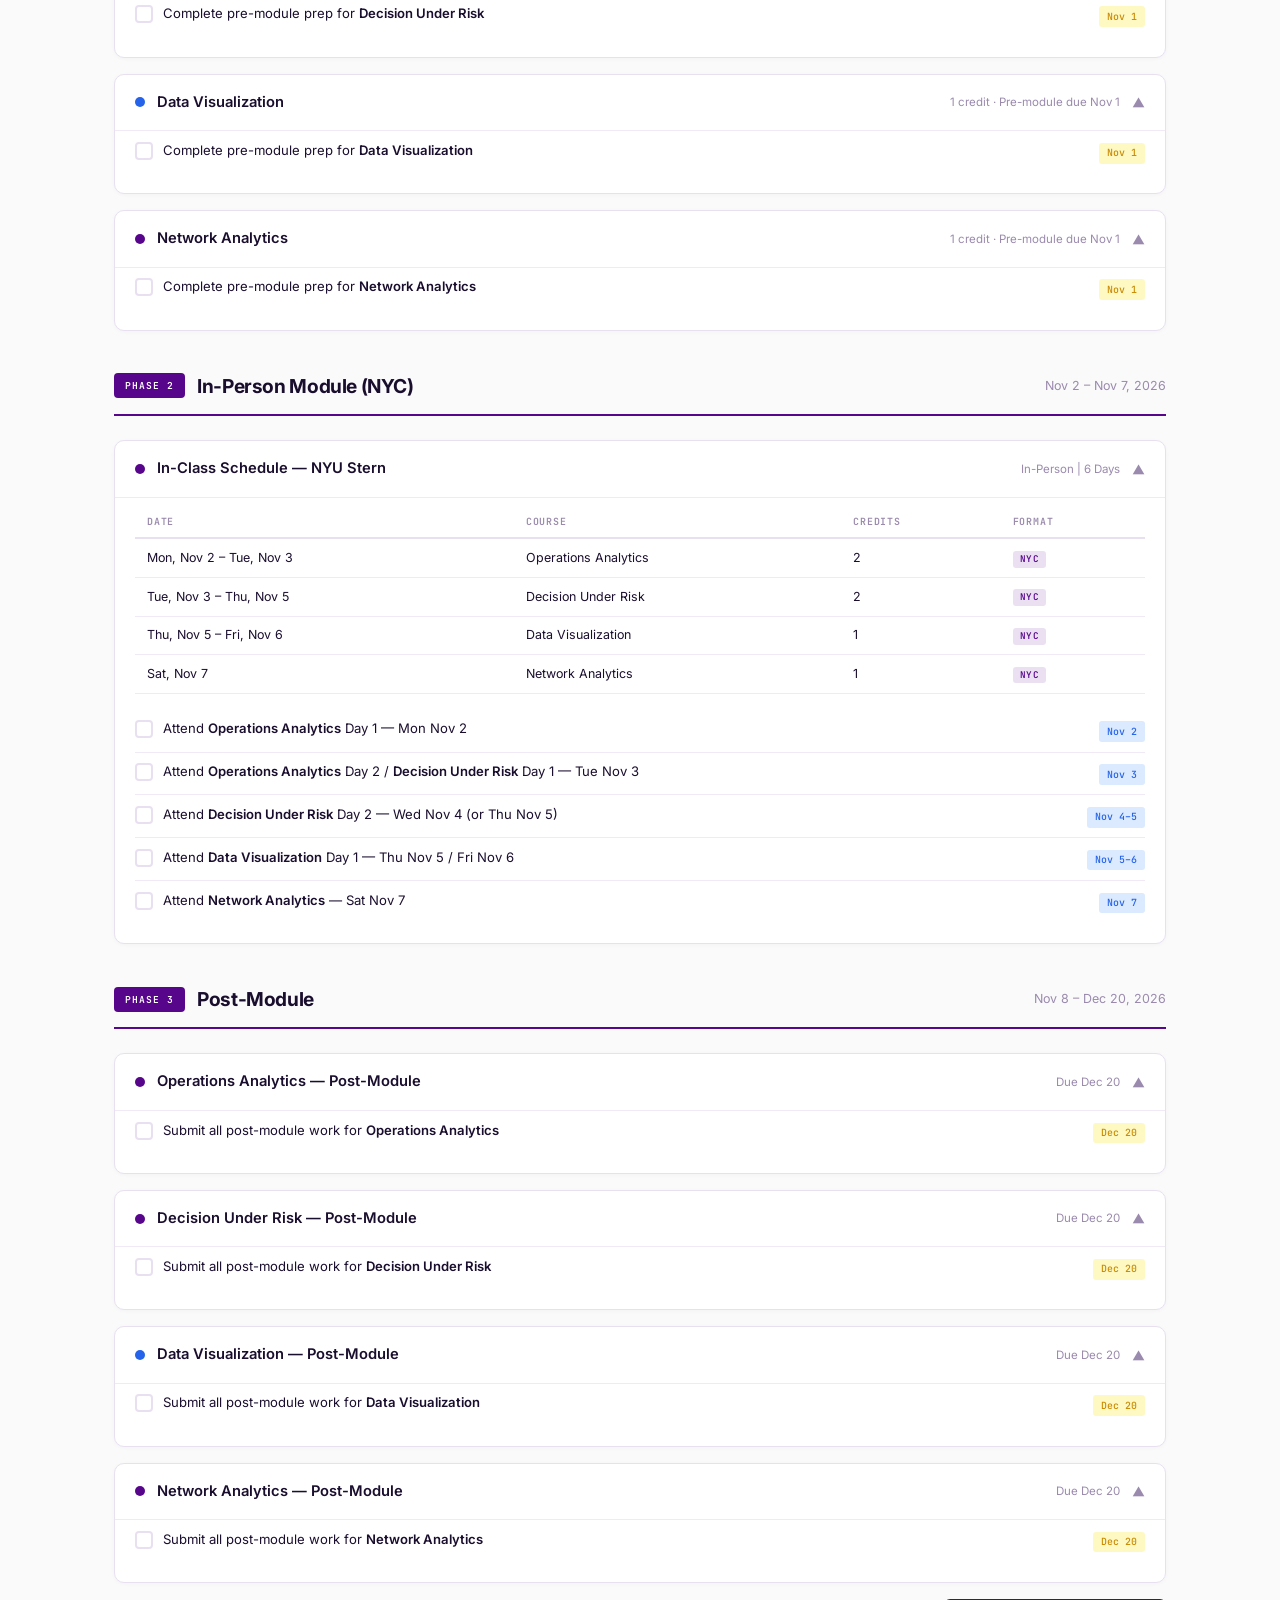
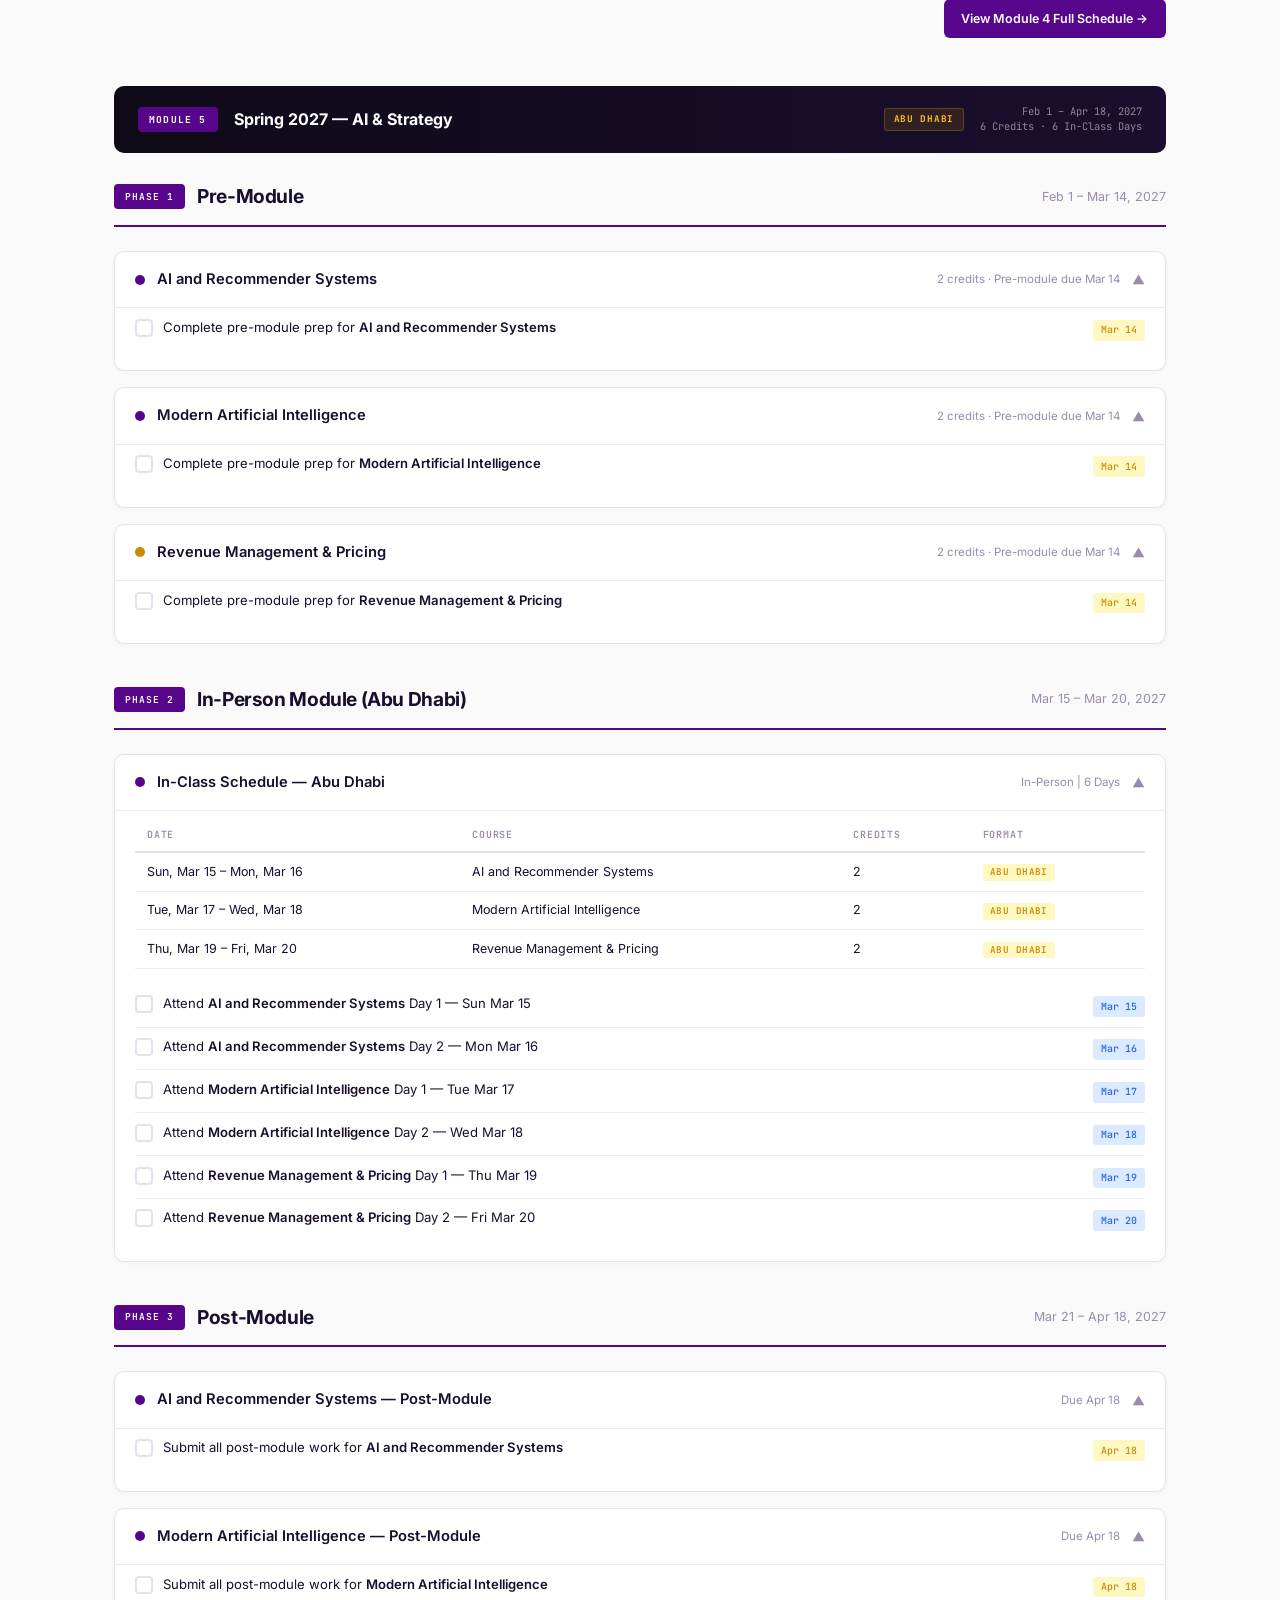
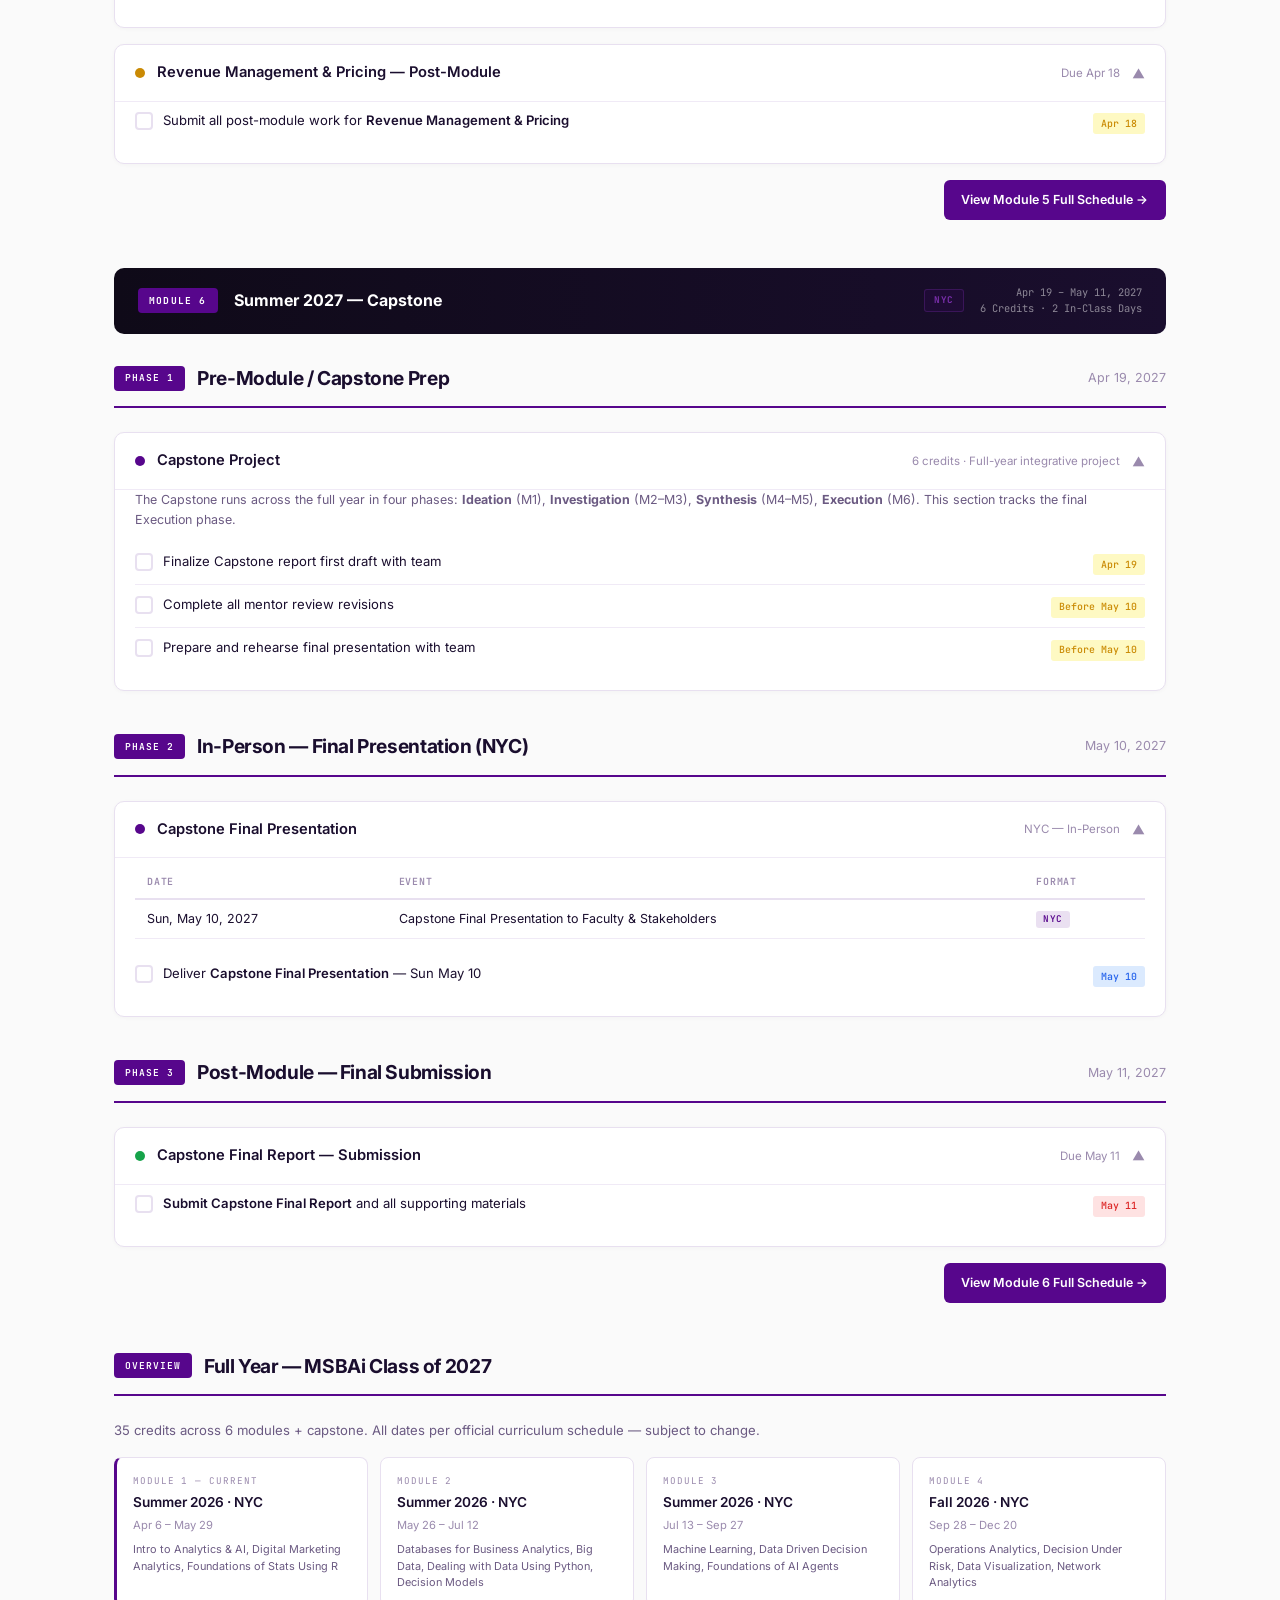
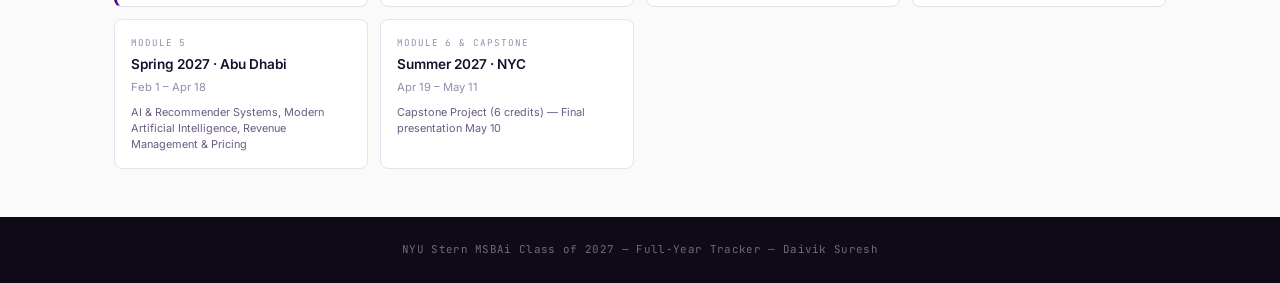
==== commit b2793b17: "Fix day-of-week errors: Apr 9→Thu, Apr 16→Thu, Apr 24→Fri" ====
--- a/index.html
+++ b/index.html
@@ -394,12 +394,12 @@
     <div class="nav-title"><span>MSBAi</span> Full-Year Tracker</div>
   </div>
   <ul class="nav-links">
-    <li><a href="#module-1">M1</a></li>
-    <li><a href="#module-2">M2</a></li>
-    <li><a href="#module-3">M3</a></li>
-    <li><a href="#module-4">M4</a></li>
-    <li><a href="#module-5">M5</a></li>
-    <li><a href="#module-6">M6</a></li>
+    <li><a href="module-1.html">M1</a></li>
+    <li><a href="module-2.html">M2</a></li>
+    <li><a href="module-3.html">M3</a></li>
+    <li><a href="module-4.html">M4</a></li>
+    <li><a href="module-5.html">M5</a></li>
+    <li><a href="module-6.html">M6</a></li>
     <li><a href="#full-year">Full Year</a></li>
   </ul>
 </nav>
@@ -491,8 +491,8 @@
       <table class="schedule-table">
         <thead><tr><th>Date</th><th>Time (ET)</th><th>Topics</th><th>Format</th></tr></thead>
         <tbody>
-          <tr><td>Wed, Apr 9</td><td>7:30 &ndash; 9:00 PM</td><td>Lesson 1: Getting started with R &mdash; console, operators, functions</td><td><span class="badge-zoom">Zoom</span></td></tr>
-          <tr><td>Wed, Apr 16</td><td>7:30 &ndash; 9:00 PM</td><td>Lesson 3: R packages, scripts, RMarkdown, importing data</td><td><span class="badge-zoom">Zoom</span></td></tr>
+          <tr><td>Thu, Apr 9</td><td>7:30 &ndash; 9:00 PM</td><td>Lesson 1: Getting started with R &mdash; console, operators, functions</td><td><span class="badge-zoom">Zoom</span></td></tr>
+          <tr><td>Thu, Apr 16</td><td>7:30 &ndash; 9:00 PM</td><td>Lesson 3: R packages, scripts, RMarkdown, importing data</td><td><span class="badge-zoom">Zoom</span></td></tr>
           <tr><td>Wed, Apr 22</td><td>7:30 &ndash; 9:00 PM</td><td>Lesson 5: Statistical graphs &mdash; scatter, box, histograms</td><td><span class="badge-zoom">Zoom</span></td></tr>
         </tbody>
       </table>
@@ -500,7 +500,7 @@
       <table class="schedule-table">
         <thead><tr><th>Date</th><th>Time (ET)</th><th>Topics</th><th>Format</th></tr></thead>
         <tbody>
-          <tr><td>Thu, Apr 24</td><td>7:30 &ndash; 9:00 PM</td><td>Populations, samples, probability, conditional probability</td><td><span class="badge-zoom">Zoom</span></td></tr>
+          <tr><td>Fri, Apr 24</td><td>7:30 &ndash; 9:00 PM</td><td>Populations, samples, probability, conditional probability</td><td><span class="badge-zoom">Zoom</span></td></tr>
           <tr><td>Mon, Apr 27</td><td>7:30 &ndash; 9:00 PM</td><td>Continuous distributions, Central Limit Theorem</td><td><span class="badge-zoom">Zoom</span></td></tr>
           <tr><td>Fri, May 1</td><td>7:30 &ndash; 9:00 PM</td><td>Hypothesis testing, sample size, p-values</td><td><span class="badge-zoom">Zoom</span></td></tr>
         </tbody>
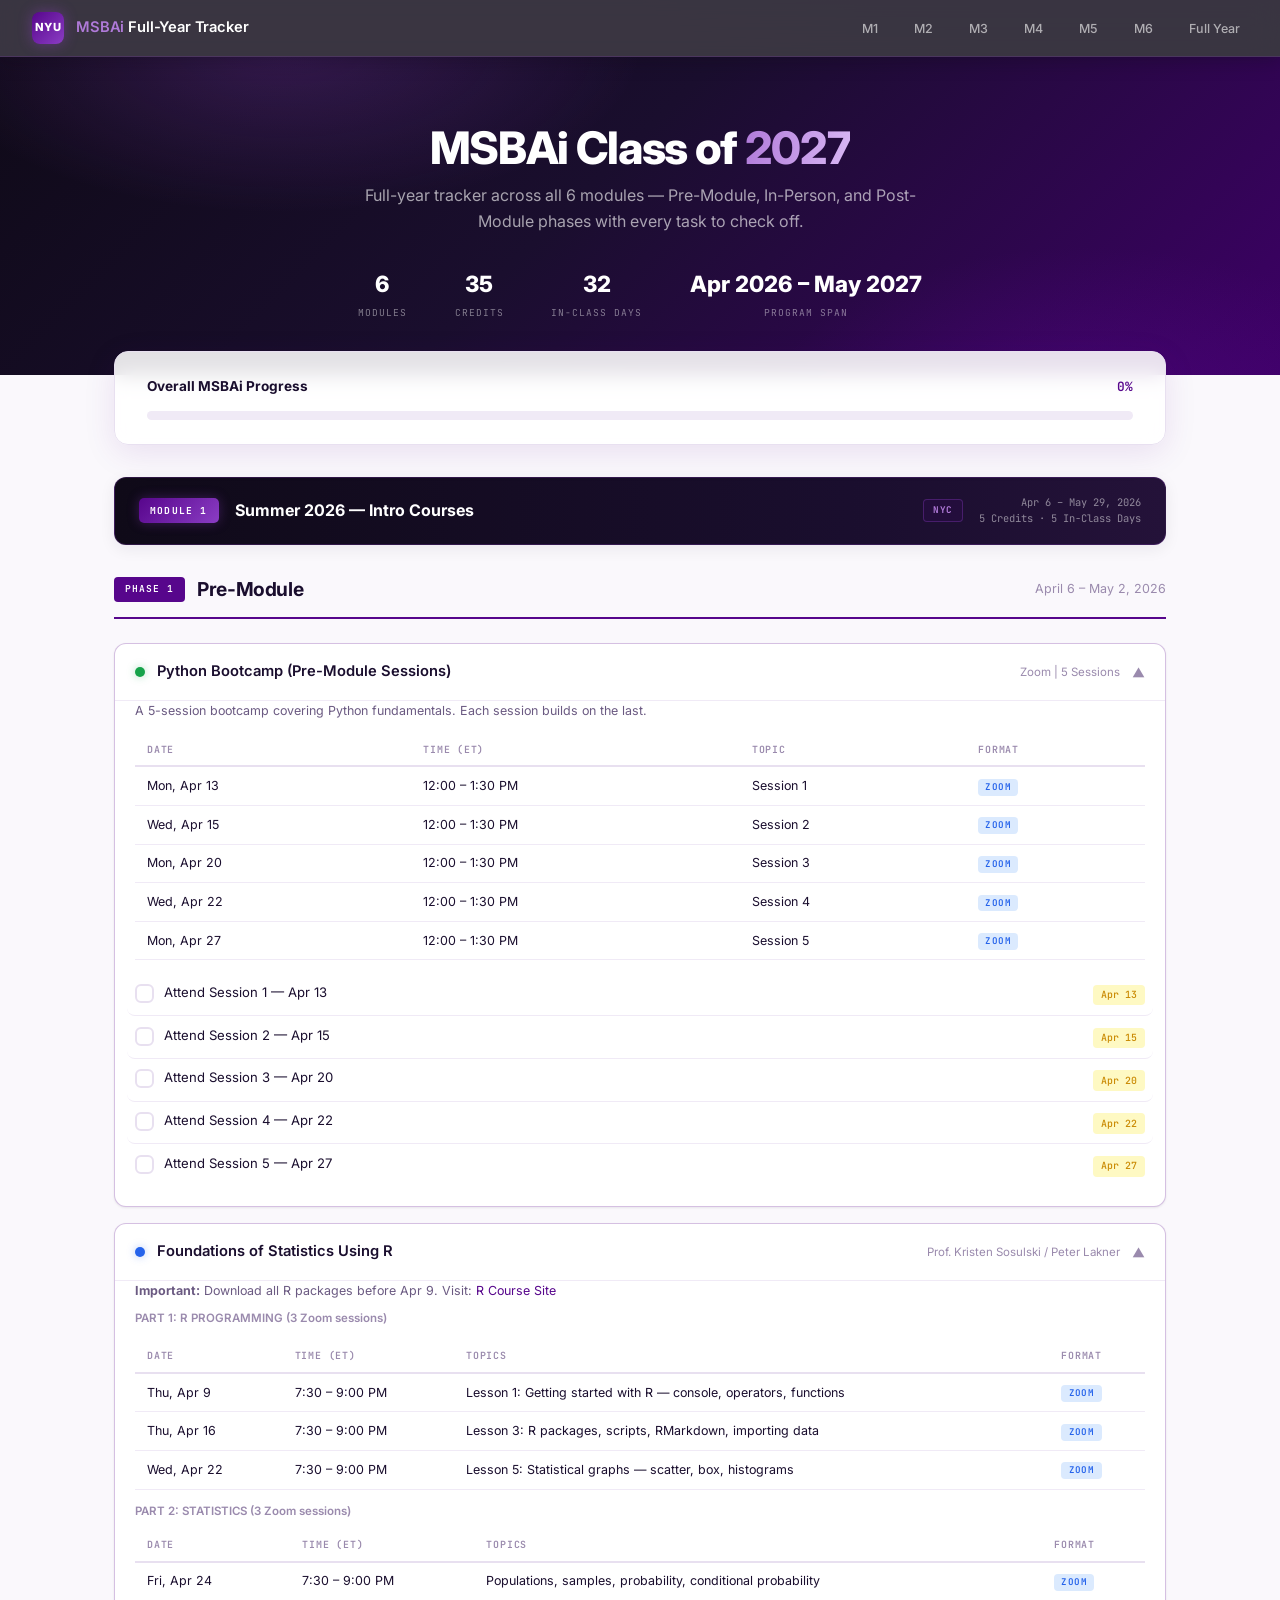
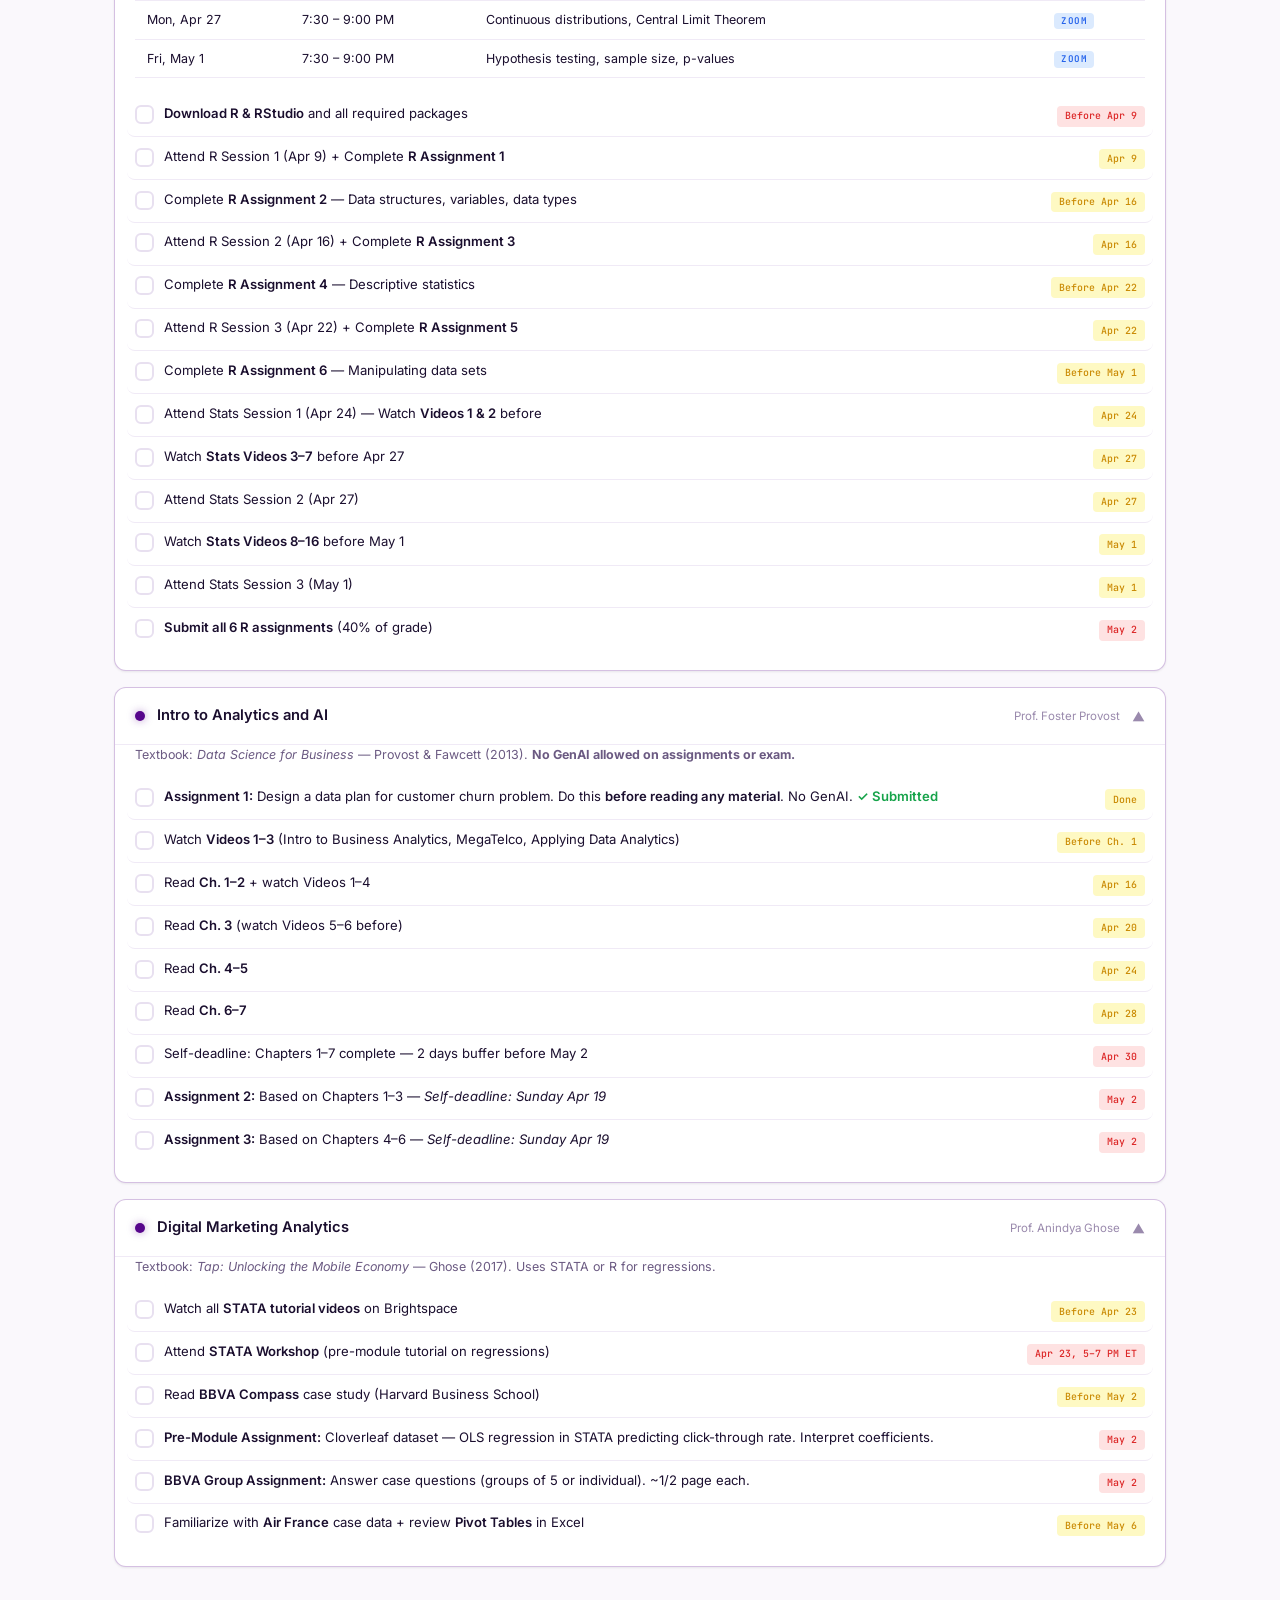
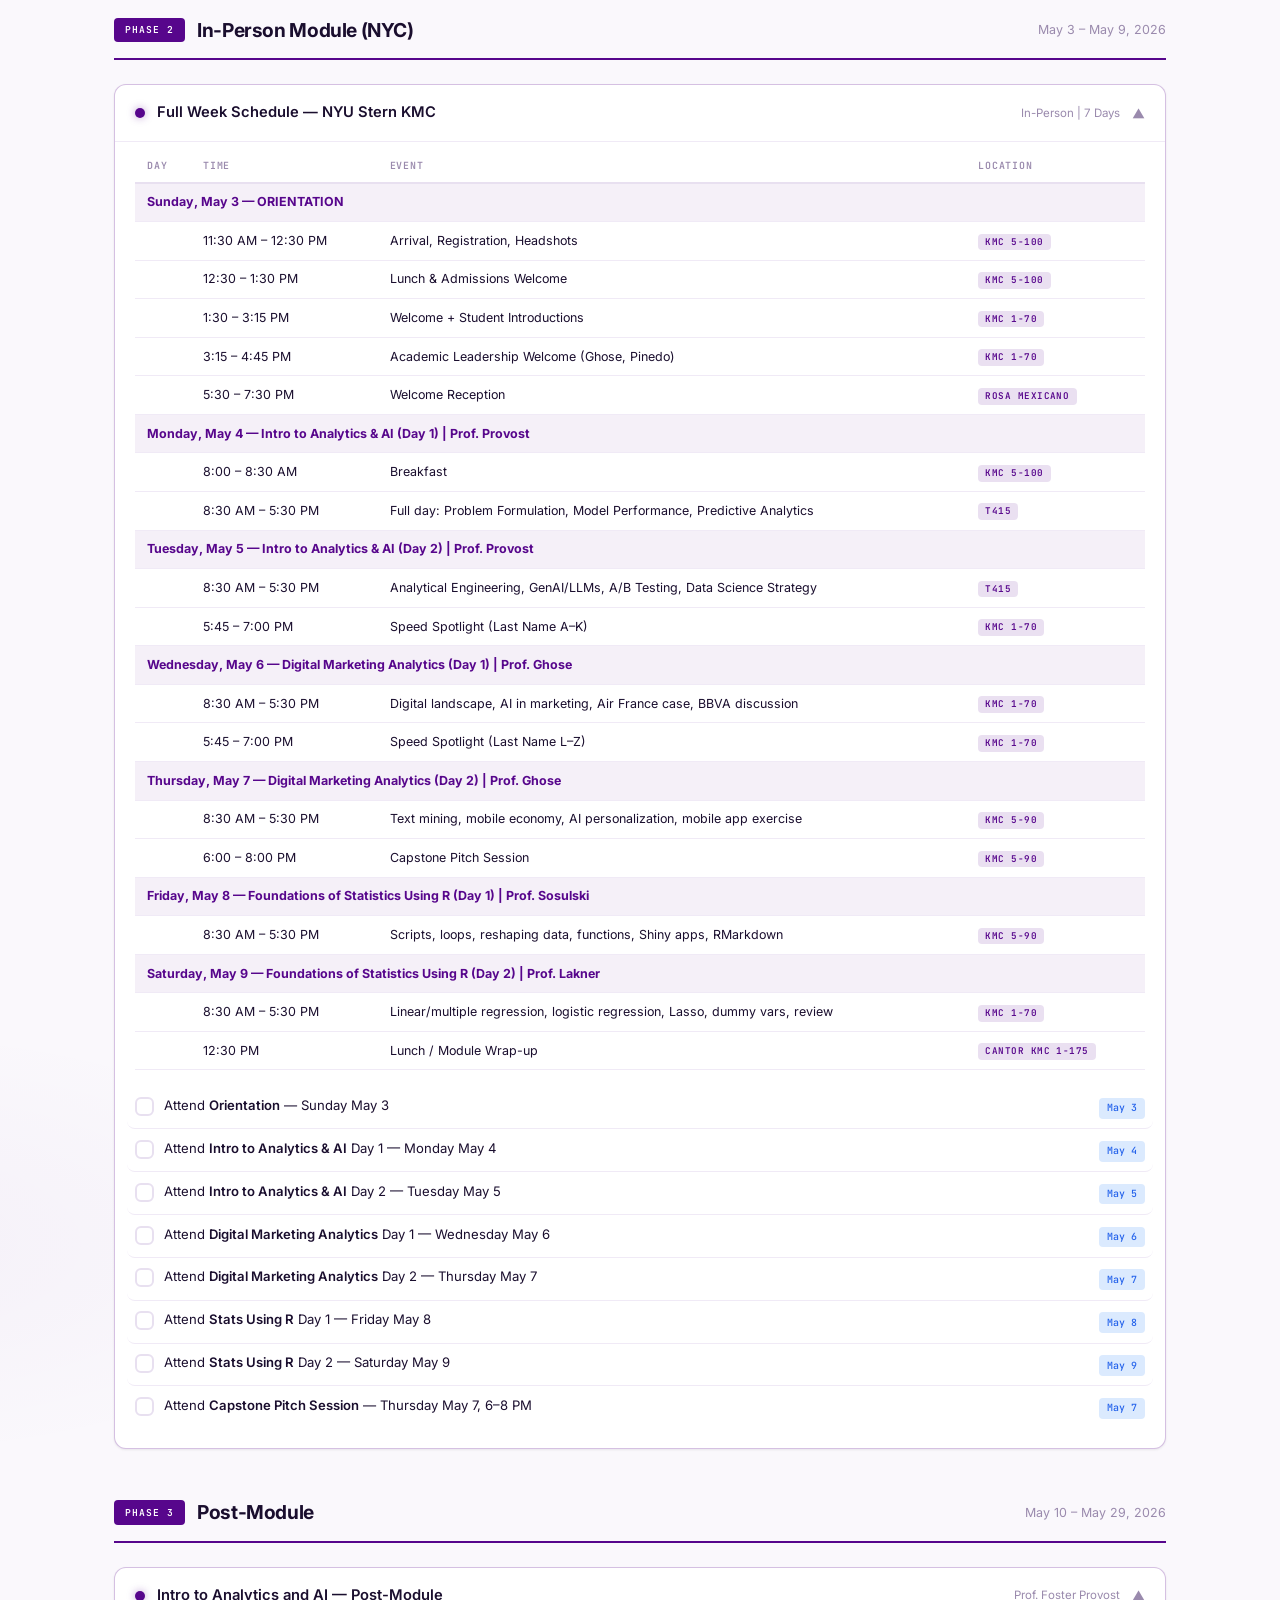
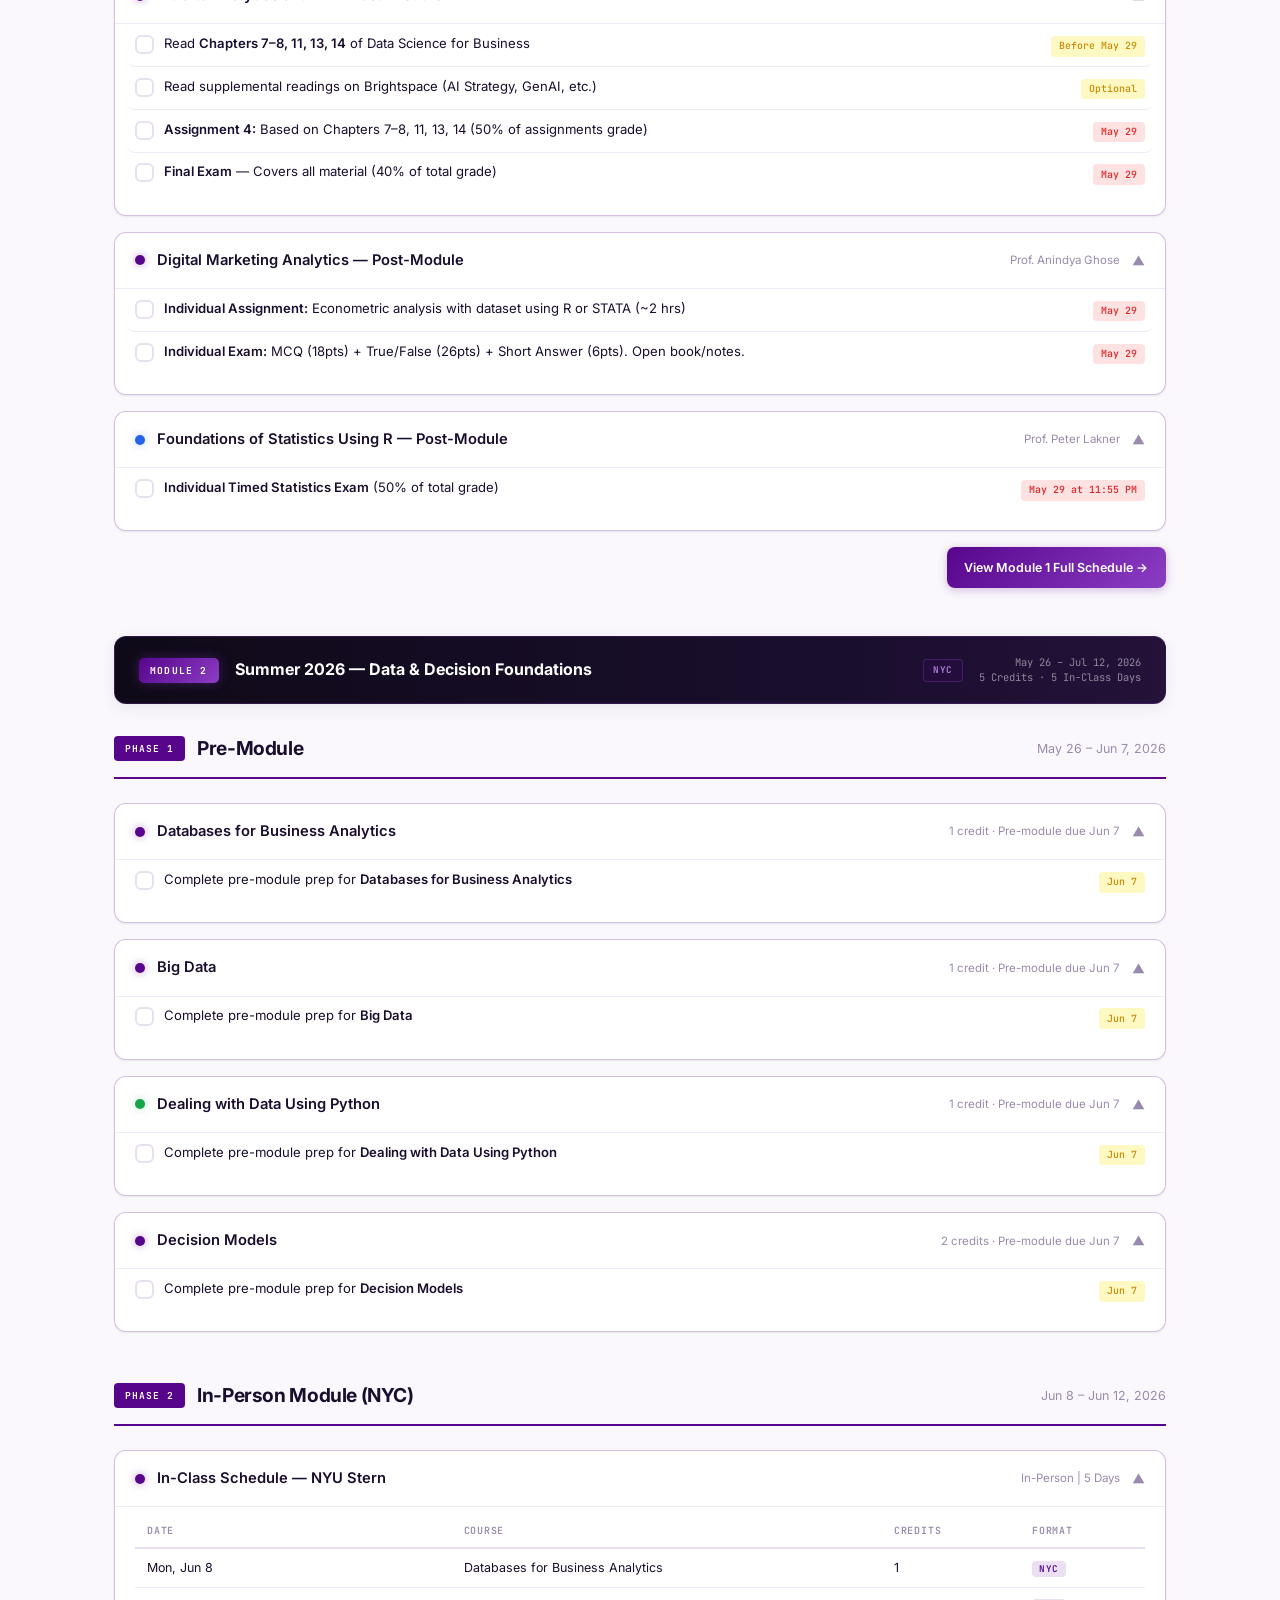
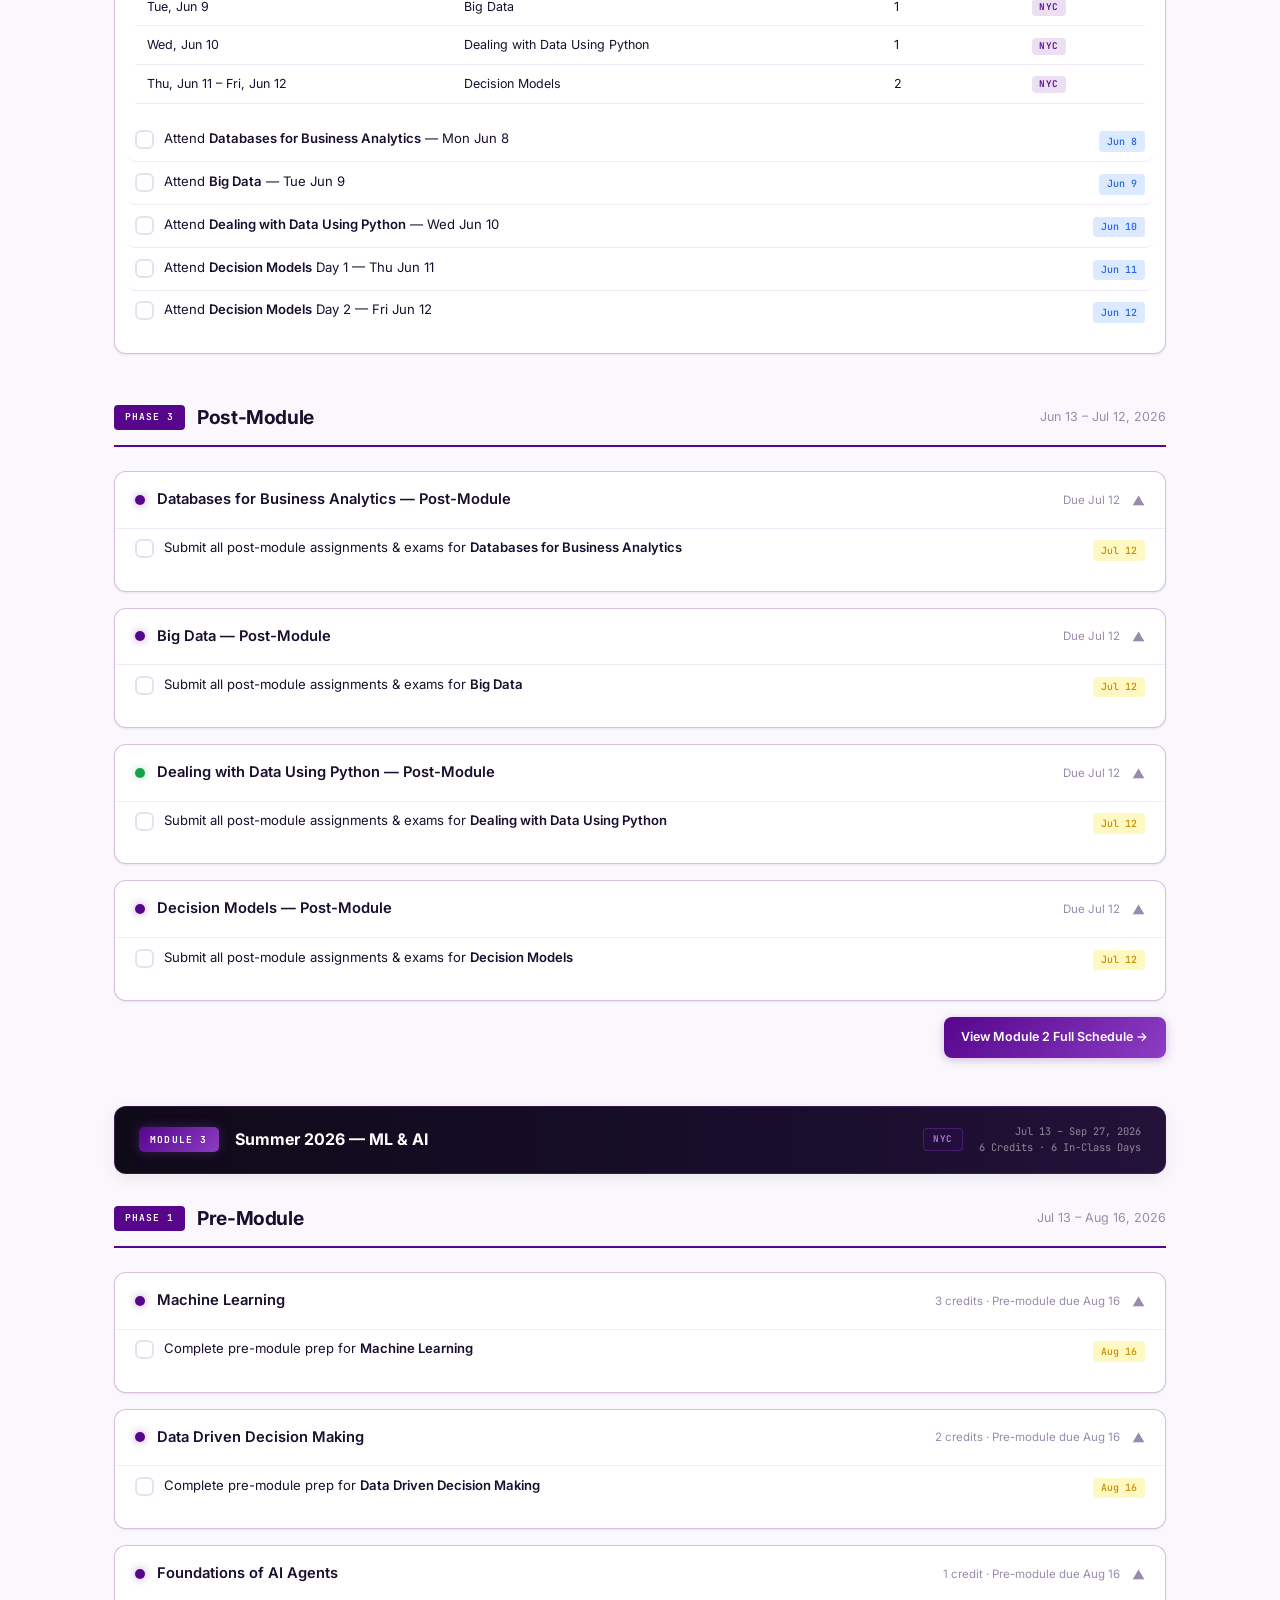
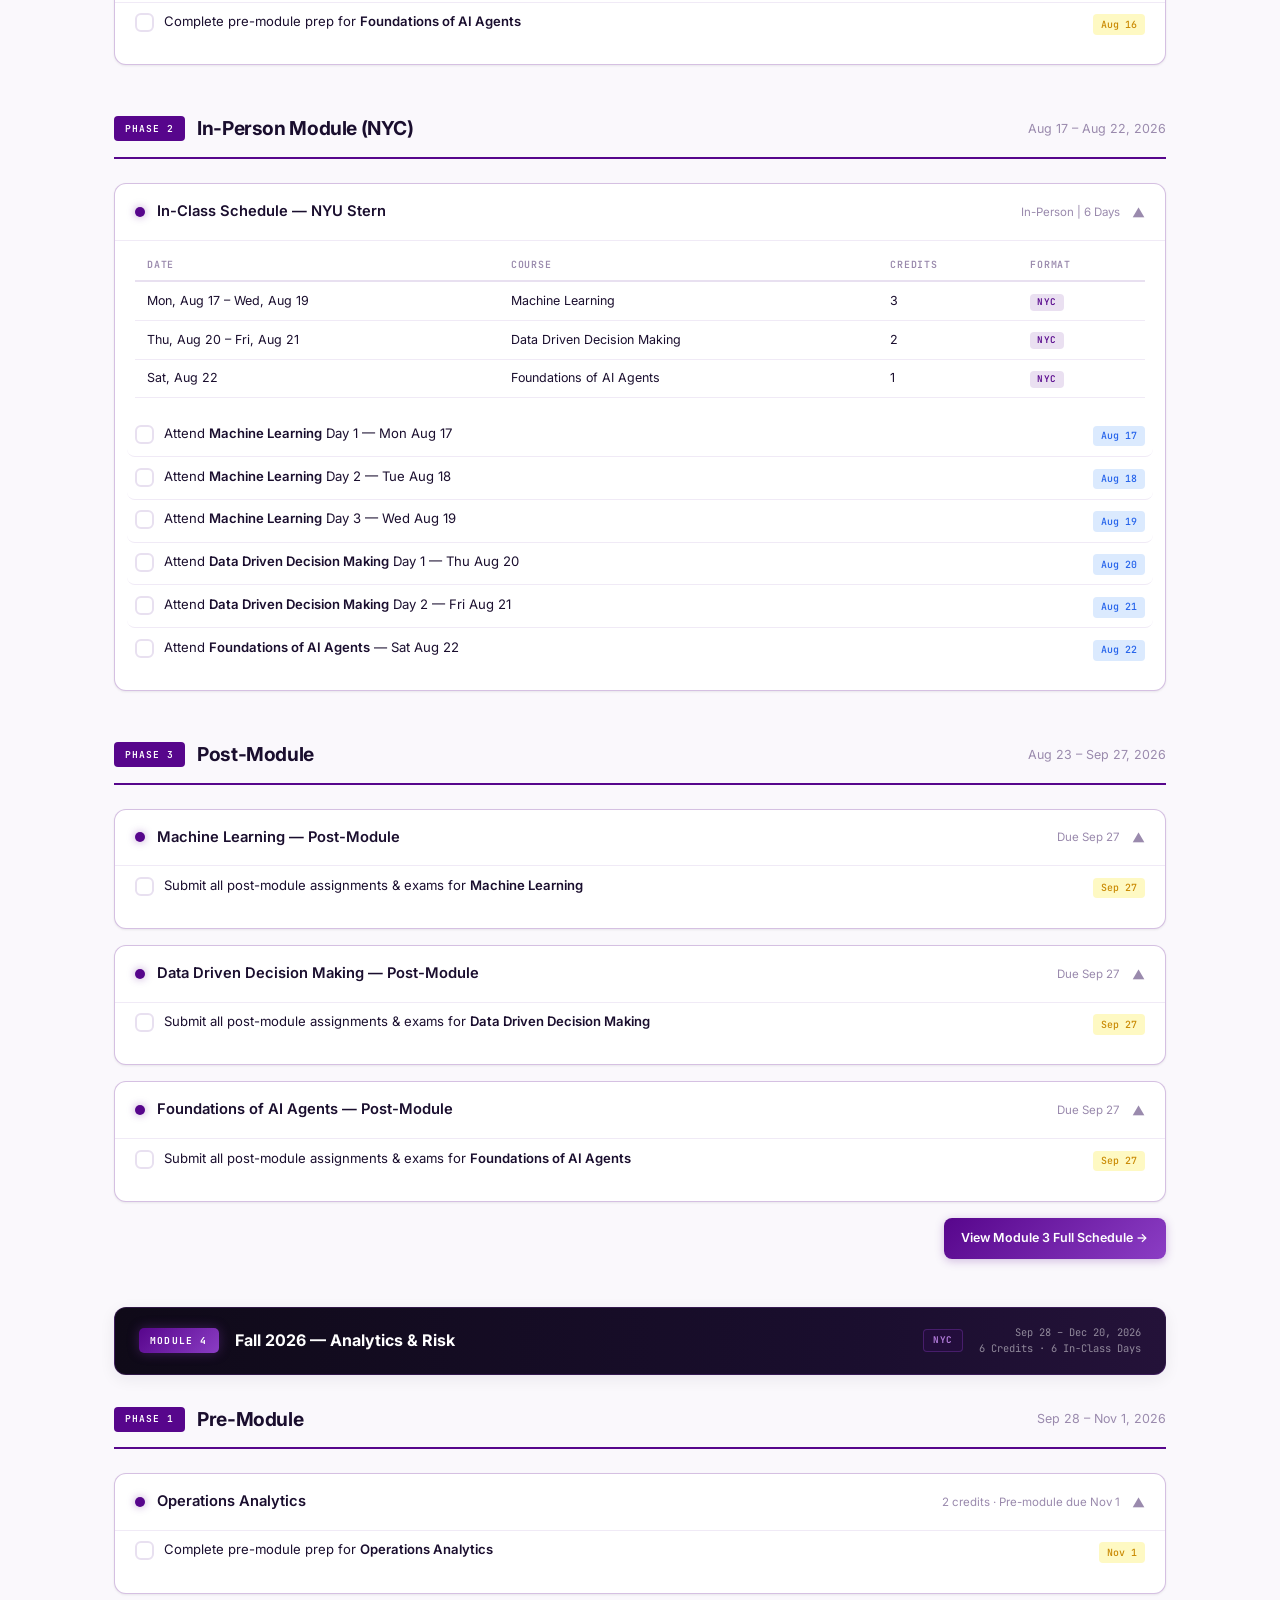
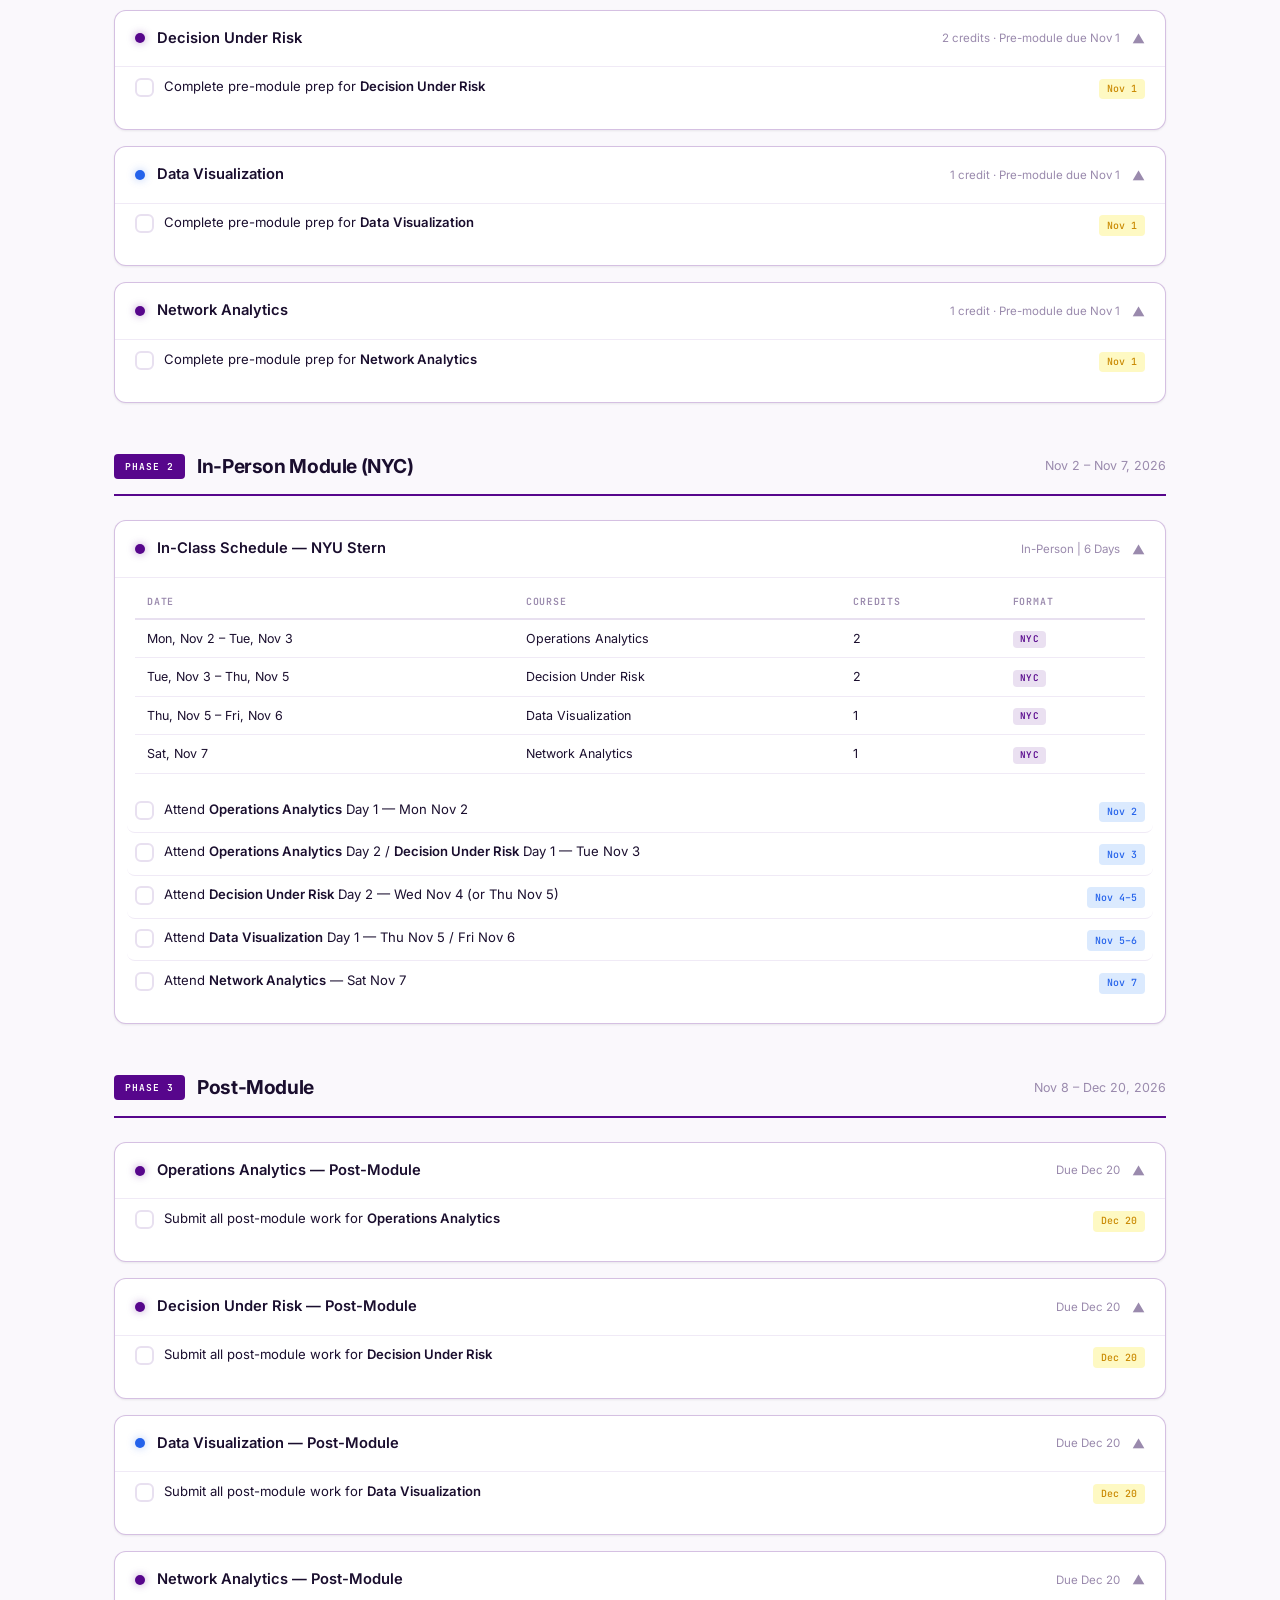
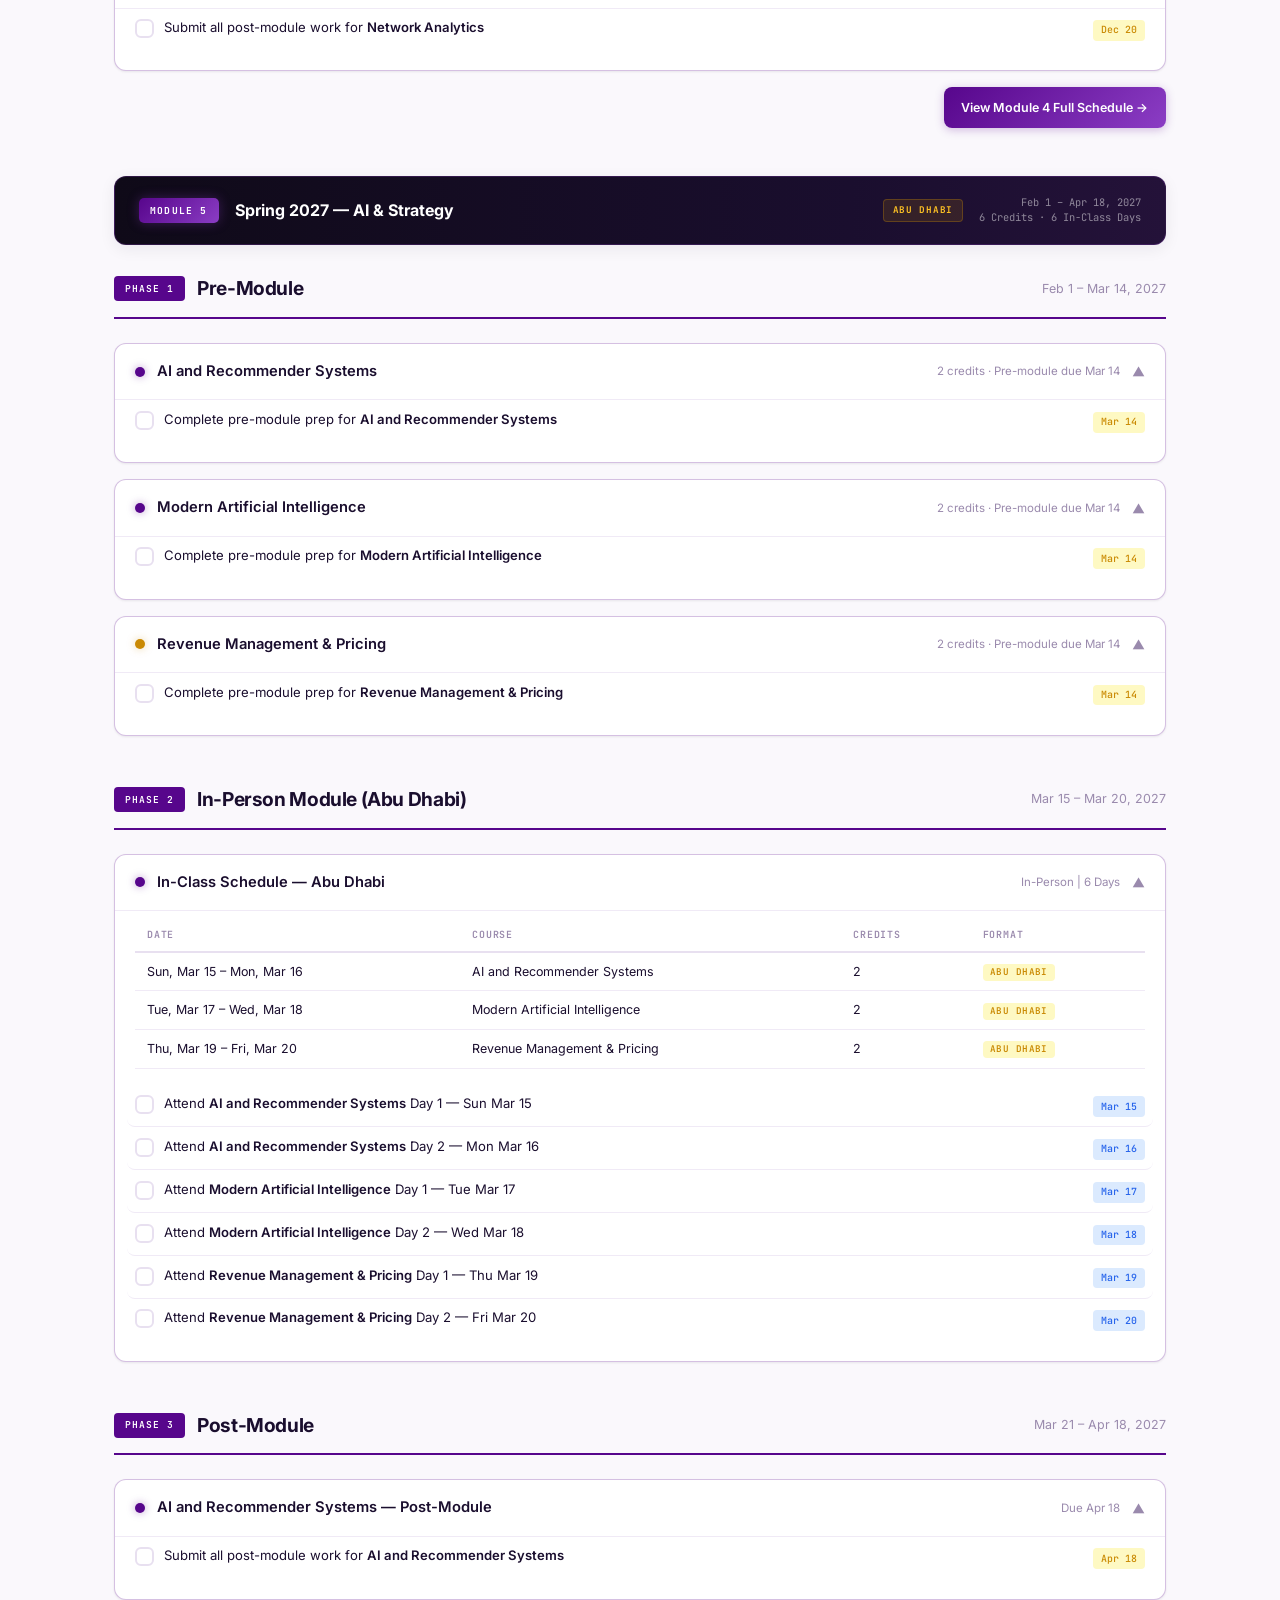
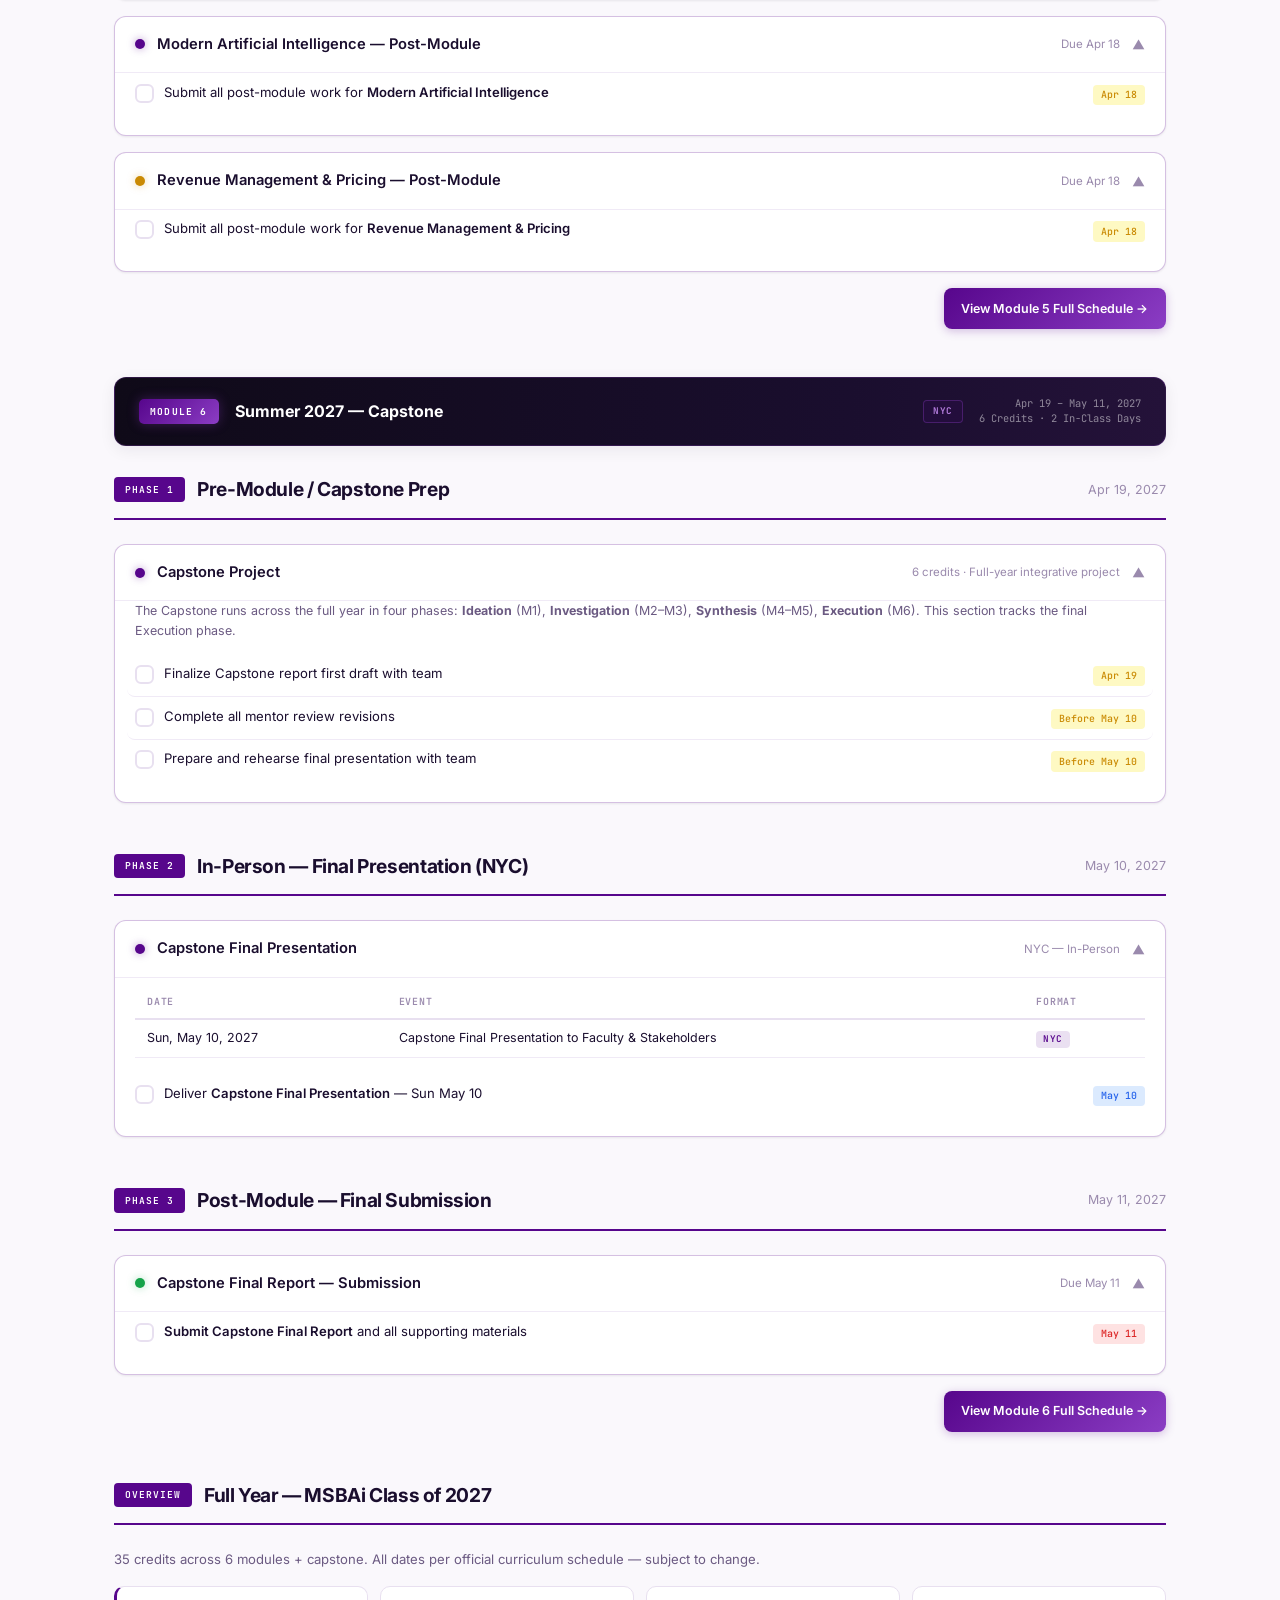
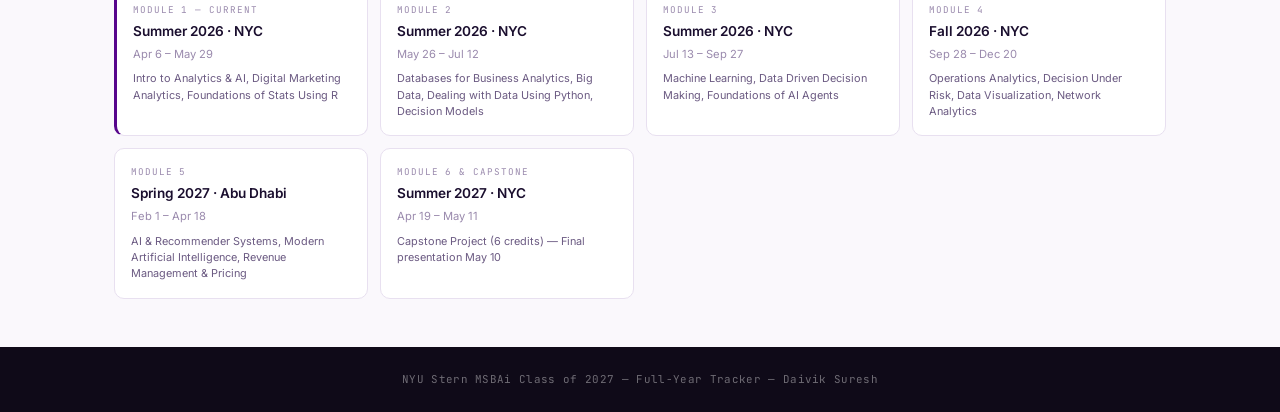
==== commit 53eaeb49: "Redesign v2: unified slug-based save system, Stern purple polish, microinteractions - index.html now" ====
--- a/index.html
+++ b/index.html
@@ -5,387 +5,9 @@
 <meta name="viewport" content="width=device-width, initial-scale=1.0">
 <title>MSBAi Full-Year Tracker — NYU Stern</title>
 <link href="https://fonts.googleapis.com/css2?family=Inter:wght@300;400;500;600;700;800&family=JetBrains+Mono:wght@400;500&display=swap" rel="stylesheet">
-<style>
-*, *::before, *::after { box-sizing: border-box; margin: 0; padding: 0; }
-
-:root {
-  --stern-purple: #57068c;
-  --stern-purple-light: #7b2fad;
-  --stern-purple-dark: #3d0066;
-  --stern-purple-glow: rgba(87,6,140,0.12);
-  --stern-purple-glow2: rgba(87,6,140,0.06);
-  --bg: #fafafa;
-  --bg-card: #ffffff;
-  --bg-dark: #0f0a18;
-  --border: #e8e0f0;
-  --border-light: #f0eaf6;
-  --text-0: #1a0e2e;
-  --text-1: #3d2a5c;
-  --text-2: #6b5a82;
-  --text-3: #9a8aad;
-  --green: #16a34a;
-  --green-bg: #dcfce7;
-  --yellow: #ca8a04;
-  --yellow-bg: #fef9c3;
-  --red: #dc2626;
-  --red-bg: #fee2e2;
-  --blue: #2563eb;
-  --blue-bg: #dbeafe;
-  --font: 'Inter', -apple-system, sans-serif;
-  --mono: 'JetBrains Mono', monospace;
-}
-
-html { scroll-behavior: smooth; }
-body {
-  font-family: var(--font);
-  background: var(--bg);
-  color: var(--text-0);
-  -webkit-font-smoothing: antialiased;
-  line-height: 1.6;
-}
-a { color: var(--stern-purple); text-decoration: none; }
-a:hover { text-decoration: underline; }
-
-/* NAV */
-.nav {
-  position: sticky;
-  top: 0;
-  z-index: 100;
-  background: var(--bg-dark);
-  color: #fff;
-  padding: 0.75rem 2rem;
-  display: flex;
-  align-items: center;
-  justify-content: space-between;
-  box-shadow: 0 2px 12px rgba(0,0,0,0.15);
-}
-.nav-brand { display: flex; align-items: center; gap: 0.75rem; }
-.nav-logo {
-  width: 32px; height: 32px;
-  background: var(--stern-purple);
-  border-radius: 6px;
-  display: grid;
-  place-items: center;
-  font-weight: 800;
-  font-size: 0.7rem;
-  letter-spacing: 0.05em;
-}
-.nav-title { font-weight: 600; font-size: 0.92rem; letter-spacing: -0.01em; }
-.nav-title span { color: var(--stern-purple-light); }
-.nav-links { display: flex; gap: 1.25rem; list-style: none; }
-.nav-links a {
-  color: rgba(255,255,255,0.6);
-  font-size: 0.78rem;
-  font-weight: 500;
-  transition: color 0.2s;
-}
-.nav-links a:hover { color: #fff; text-decoration: none; }
-
-/* HERO */
-.hero {
-  background: linear-gradient(135deg, var(--bg-dark) 0%, #1a0e2e 50%, var(--stern-purple-dark) 100%);
-  color: #fff;
-  padding: 4rem 2rem 3rem;
-  text-align: center;
-}
-.hero h1 {
-  font-size: clamp(1.8rem, 4vw, 2.8rem);
-  font-weight: 800;
-  letter-spacing: -0.03em;
-  line-height: 1.1;
-  margin-bottom: 0.6rem;
-}
-.hero h1 span { color: var(--stern-purple-light); }
-.hero-sub {
-  font-size: 1rem;
-  color: rgba(255,255,255,0.6);
-  max-width: 560px;
-  margin: 0 auto 2rem;
-}
-.hero-stats { display: flex; justify-content: center; gap: 3rem; flex-wrap: wrap; }
-.hero-stat-val { font-size: 1.4rem; font-weight: 800; }
-.hero-stat-label {
-  font-family: var(--mono);
-  font-size: 0.6rem;
-  color: rgba(255,255,255,0.4);
-  text-transform: uppercase;
-  letter-spacing: 0.1em;
-  margin-top: 0.2rem;
-}
-
-/* PROGRESS BAR */
-.progress-section {
-  max-width: 1100px;
-  margin: -1.5rem auto 0;
-  padding: 0 1.5rem;
-  position: relative;
-  z-index: 10;
-}
-.progress-card {
-  background: var(--bg-card);
-  border: 1px solid var(--border);
-  border-radius: 12px;
-  padding: 1.5rem 2rem;
-  box-shadow: 0 4px 20px rgba(0,0,0,0.06);
-}
-.progress-header { display: flex; justify-content: space-between; align-items: center; margin-bottom: 0.8rem; }
-.progress-title { font-weight: 700; font-size: 0.85rem; }
-.progress-pct { font-family: var(--mono); font-size: 0.75rem; color: var(--stern-purple); font-weight: 600; }
-.progress-bar-bg { height: 8px; background: var(--border-light); border-radius: 4px; overflow: hidden; }
-.progress-bar-fill {
-  height: 100%;
-  background: linear-gradient(90deg, var(--stern-purple), var(--stern-purple-light));
-  border-radius: 4px;
-  transition: width 0.6s ease;
-}
-
-/* MAIN */
-.main { max-width: 1100px; margin: 2rem auto; padding: 0 1.5rem; }
-
-/* MODULE DIVIDER */
-.module-divider {
-  display: flex;
-  align-items: center;
-  gap: 1rem;
-  margin: 3rem 0 1.8rem;
-  padding: 1.1rem 1.5rem;
-  background: linear-gradient(90deg, var(--bg-dark) 0%, #1a0e2e 100%);
-  border-radius: 10px;
-  color: #fff;
-}
-.module-divider:first-child { margin-top: 1.5rem; }
-.module-badge {
-  font-family: var(--mono);
-  font-size: 0.6rem;
-  font-weight: 700;
-  letter-spacing: 0.12em;
-  text-transform: uppercase;
-  background: var(--stern-purple);
-  color: #fff;
-  padding: 0.3rem 0.7rem;
-  border-radius: 4px;
-  white-space: nowrap;
-}
-.module-divider-title { font-size: 1rem; font-weight: 700; flex: 1; }
-.module-divider-meta {
-  font-family: var(--mono);
-  font-size: 0.65rem;
-  color: rgba(255,255,255,0.5);
-  text-align: right;
-  line-height: 1.5;
-}
-.module-loc-tag {
-  font-family: var(--mono);
-  font-size: 0.58rem;
-  font-weight: 700;
-  text-transform: uppercase;
-  letter-spacing: 0.08em;
-  padding: 0.2rem 0.55rem;
-  border-radius: 3px;
-  background: var(--stern-purple-glow);
-  color: var(--stern-purple-light);
-  border: 1px solid rgba(123,47,173,0.3);
-}
-.module-loc-tag.abu {
-  background: rgba(202,138,4,0.15);
-  color: #fbbf24;
-  border-color: rgba(202,138,4,0.3);
-}
-
-/* PHASE SECTION */
-.phase { margin-bottom: 2.5rem; }
-.phase-header {
-  display: flex;
-  align-items: center;
-  gap: 0.75rem;
-  margin-bottom: 1.5rem;
-  padding-bottom: 0.8rem;
-  border-bottom: 2px solid var(--stern-purple);
-}
-.phase-badge {
-  font-family: var(--mono);
-  font-size: 0.6rem;
-  font-weight: 600;
-  letter-spacing: 0.1em;
-  text-transform: uppercase;
-  color: #fff;
-  background: var(--stern-purple);
-  padding: 0.3rem 0.7rem;
-  border-radius: 4px;
-}
-.phase-title { font-size: 1.2rem; font-weight: 700; letter-spacing: -0.02em; }
-.phase-dates { font-size: 0.78rem; color: var(--text-3); margin-left: auto; }
-
-/* COURSE BLOCK */
-.course-block {
-  background: var(--bg-card);
-  border: 1px solid var(--border);
-  border-radius: 10px;
-  margin-bottom: 1rem;
-  overflow: hidden;
-  box-shadow: 0 1px 4px rgba(0,0,0,0.03);
-}
-.course-header {
-  padding: 1rem 1.25rem;
-  display: flex;
-  align-items: center;
-  gap: 0.75rem;
-  cursor: pointer;
-  transition: background 0.2s;
-  user-select: none;
-}
-.course-header:hover { background: var(--stern-purple-glow2); }
-.course-dot { width: 10px; height: 10px; border-radius: 50%; flex-shrink: 0; }
-.dot-purple { background: var(--stern-purple); }
-.dot-blue   { background: var(--blue); }
-.dot-green  { background: var(--green); }
-.dot-yellow { background: var(--yellow); }
-.course-name { font-weight: 600; font-size: 0.92rem; flex: 1; }
-.course-prof { font-size: 0.72rem; color: var(--text-3); }
-.course-toggle { font-size: 0.8rem; color: var(--text-3); transition: transform 0.3s; }
-.course-block.open .course-toggle { transform: rotate(180deg); }
-.course-body {
-  display: none;
-  padding: 0 1.25rem 1.25rem;
-  border-top: 1px solid var(--border-light);
-}
-.course-block.open .course-body { display: block; }
-
-/* TASK LIST */
-.task-list { list-style: none; }
-.task-item {
-  display: flex;
-  align-items: flex-start;
-  gap: 0.65rem;
-  padding: 0.6rem 0;
-  border-bottom: 1px solid var(--border-light);
-  font-size: 0.82rem;
-}
-.task-item:last-child { border-bottom: none; }
-.task-check {
-  width: 18px; height: 18px;
-  border: 2px solid var(--border);
-  border-radius: 4px;
-  flex-shrink: 0;
-  cursor: pointer;
-  display: grid;
-  place-items: center;
-  transition: all 0.2s;
-  margin-top: 1px;
-}
-.task-check:hover { border-color: var(--stern-purple); }
-.task-check.checked { background: var(--stern-purple); border-color: var(--stern-purple); }
-.task-check.checked::after { content: '\2713'; color: #fff; font-size: 0.65rem; font-weight: 700; }
-.task-item.done .task-text { text-decoration: line-through; color: var(--text-3); }
-.task-text { flex: 1; line-height: 1.5; }
-.task-text strong { font-weight: 600; }
-.task-due {
-  font-family: var(--mono);
-  font-size: 0.62rem;
-  font-weight: 500;
-  padding: 0.15rem 0.5rem;
-  border-radius: 3px;
-  white-space: nowrap;
-  flex-shrink: 0;
-  margin-top: 2px;
-}
-.due-upcoming { background: var(--yellow-bg); color: var(--yellow); }
-.due-soon     { background: var(--red-bg);    color: var(--red); }
-.due-done     { background: var(--green-bg);  color: var(--green); }
-.due-info     { background: var(--blue-bg);   color: var(--blue); }
-
-/* SCHEDULE TABLE */
-.schedule-table { width: 100%; border-collapse: collapse; font-size: 0.78rem; margin-top: 0.5rem; }
-.schedule-table th {
-  text-align: left;
-  font-family: var(--mono);
-  font-size: 0.62rem;
-  font-weight: 600;
-  letter-spacing: 0.08em;
-  text-transform: uppercase;
-  color: var(--text-3);
-  padding: 0.5rem 0.75rem;
-  border-bottom: 2px solid var(--border);
-}
-.schedule-table td { padding: 0.55rem 0.75rem; border-bottom: 1px solid var(--border-light); vertical-align: top; }
-.schedule-table tr:hover { background: var(--stern-purple-glow2); }
-.badge-zoom {
-  font-family: var(--mono); font-size: 0.58rem; font-weight: 600;
-  background: var(--blue-bg); color: var(--blue);
-  padding: 0.15rem 0.45rem; border-radius: 3px; text-transform: uppercase; letter-spacing: 0.05em;
-}
-.badge-inperson {
-  font-family: var(--mono); font-size: 0.58rem; font-weight: 600;
-  background: var(--stern-purple-glow); color: var(--stern-purple);
-  padding: 0.15rem 0.45rem; border-radius: 3px; text-transform: uppercase; letter-spacing: 0.05em;
-}
-.badge-abu {
-  font-family: var(--mono); font-size: 0.58rem; font-weight: 600;
-  background: var(--yellow-bg); color: var(--yellow);
-  padding: 0.15rem 0.45rem; border-radius: 3px; text-transform: uppercase; letter-spacing: 0.05em;
-}
-
-/* VIEW SCHEDULE BUTTON */
-.view-schedule-wrap { display: flex; justify-content: flex-end; margin: 0.5rem 0 1rem; }
-.view-schedule-btn {
-  display: inline-flex;
-  align-items: center;
-  gap: 0.4rem;
-  padding: 0.6rem 1.1rem;
-  background: var(--stern-purple);
-  color: #fff;
-  font-size: 0.78rem;
-  font-weight: 600;
-  border-radius: 6px;
-  transition: background 0.2s;
-  text-decoration: none;
-}
-.view-schedule-btn:hover { background: var(--stern-purple-dark); text-decoration: none; }
-
-/* HIGH LEVEL MODULES */
-.hl-section { margin-top: 3rem; margin-bottom: 3rem; }
-.hl-grid {
-  display: grid;
-  grid-template-columns: repeat(auto-fill, minmax(220px, 1fr));
-  gap: 0.75rem;
-  margin-top: 1rem;
-}
-.hl-card {
-  background: var(--bg-card);
-  border: 1px solid var(--border);
-  border-radius: 8px;
-  padding: 1rem;
-  transition: border-color 0.2s;
-}
-.hl-card:hover { border-color: var(--stern-purple); }
-.hl-card.current { border-left: 3px solid var(--stern-purple); }
-.hl-card-num { font-family: var(--mono); font-size: 0.58rem; color: var(--text-3); text-transform: uppercase; letter-spacing: 0.1em; }
-.hl-card-title { font-weight: 600; font-size: 0.85rem; margin: 0.2rem 0; }
-.hl-card-dates { font-size: 0.7rem; color: var(--text-3); }
-.hl-card-courses { font-size: 0.68rem; color: var(--text-2); margin-top: 0.4rem; line-height: 1.5; }
-
-/* FOOTER */
-.footer {
-  background: var(--bg-dark);
-  color: rgba(255,255,255,0.4);
-  text-align: center;
-  padding: 1.5rem 2rem;
-  font-size: 0.68rem;
-  font-family: var(--mono);
-  letter-spacing: 0.03em;
-}
-
-/* RESPONSIVE */
-@media (max-width: 768px) {
-  .nav-links { display: none; }
-  .hero-stats { gap: 1.5rem; }
-  .phase-dates { display: none; }
-  .course-prof { display: none; }
-  .module-divider-meta { display: none; }
-}
-</style>
+<link rel="stylesheet" href="styles.css">
 </head>
-<body>
+<body data-page="index">
 
 <!-- NAV -->
 <nav class="nav">
@@ -1324,41 +946,6 @@
   NYU Stern MSBAi Class of 2027 &mdash; Full-Year Tracker &mdash; Daivik Suresh
 </footer>
 
-<script>
-function toggleCourse(header) {
-  header.parentElement.classList.toggle('open');
-}
-function toggleCheck(el) {
-  el.classList.toggle('checked');
-  el.closest('.task-item').classList.toggle('done');
-  updateProgress();
-  saveState();
-}
-function updateProgress() {
-  const total = document.querySelectorAll('.task-check').length;
-  const checked = document.querySelectorAll('.task-check.checked').length;
-  const pct = Math.round((checked / total) * 100);
-  document.getElementById('progressPct').textContent = pct + '%';
-  document.getElementById('progressBar').style.width = pct + '%';
-}
-function saveState() {
-  const checks = [];
-  document.querySelectorAll('.task-check').forEach(el => checks.push(el.classList.contains('checked')));
-  localStorage.setItem('msbai-tracker', JSON.stringify(checks));
-}
-function loadState() {
-  const saved = localStorage.getItem('msbai-tracker');
-  if (saved) {
-    try {
-      const checks = JSON.parse(saved);
-      document.querySelectorAll('.task-check').forEach((el, i) => {
-        if (checks[i]) { el.classList.add('checked'); el.closest('.task-item').classList.add('done'); }
-      });
-    } catch(e) {}
-  }
-  updateProgress();
-}
-loadState();
-</script>
+<script src="script.js"></script>
 </body>
 </html>
--- a/styles.css
+++ b/styles.css
@@ -0,0 +1,811 @@
+/* ══════════════════════════════════════════════════════════
+   MSBAi Full-Year Tracker — Shared Stylesheet v2
+   NYU Stern · Class of 2027 · Stern Purple #57068c
+══════════════════════════════════════════════════════════ */
+
+*, *::before, *::after { box-sizing: border-box; margin: 0; padding: 0; }
+
+:root {
+  --stern-purple: #57068c;
+  --stern-purple-light: #8b3dc4;
+  --stern-purple-lighter: #b07ad9;
+  --stern-purple-dark: #3d0066;
+  --stern-purple-glow: rgba(87,6,140,0.12);
+  --stern-purple-glow2: rgba(87,6,140,0.06);
+  --bg: #faf8fc;
+  --bg-card: #ffffff;
+  --bg-dark: #0f0a18;
+  --border: #e8e0f0;
+  --border-light: #f0eaf6;
+  --text-0: #1a0e2e;
+  --text-1: #3d2a5c;
+  --text-2: #6b5a82;
+  --text-3: #9a8aad;
+  --green: #16a34a;
+  --green-bg: #dcfce7;
+  --yellow: #ca8a04;
+  --yellow-bg: #fef9c3;
+  --red: #dc2626;
+  --red-bg: #fee2e2;
+  --blue: #2563eb;
+  --blue-bg: #dbeafe;
+  --font: 'Inter', -apple-system, BlinkMacSystemFont, 'Segoe UI', sans-serif;
+  --mono: 'JetBrains Mono', ui-monospace, 'SF Mono', Monaco, monospace;
+  --ease-out: cubic-bezier(0.16, 1, 0.3, 1);
+  --spring: cubic-bezier(0.34, 1.56, 0.64, 1);
+  --shadow-sm: 0 1px 3px rgba(26,14,46,0.05), 0 1px 2px rgba(26,14,46,0.03);
+  --shadow-md: 0 4px 16px rgba(26,14,46,0.07);
+  --shadow-lg: 0 8px 32px rgba(87,6,140,0.10);
+}
+
+html { scroll-behavior: smooth; }
+body {
+  font-family: var(--font);
+  background:
+    radial-gradient(1100px 500px at 85% -200px, rgba(87,6,140,0.05), transparent 60%),
+    radial-gradient(900px 400px at -10% 30%, rgba(87,6,140,0.03), transparent 55%),
+    var(--bg);
+  color: var(--text-0);
+  -webkit-font-smoothing: antialiased;
+  line-height: 1.6;
+}
+a { color: var(--stern-purple); text-decoration: none; }
+a:hover { text-decoration: underline; }
+::selection { background: var(--stern-purple); color: #fff; }
+
+/* ── NAV ─────────────────────────────────────────────────── */
+.nav {
+  position: sticky;
+  top: 0;
+  z-index: 100;
+  background: rgba(15,10,24,0.82);
+  backdrop-filter: blur(14px) saturate(1.4);
+  -webkit-backdrop-filter: blur(14px) saturate(1.4);
+  color: #fff;
+  padding: 0.75rem 2rem;
+  display: flex;
+  align-items: center;
+  justify-content: space-between;
+  border-bottom: 1px solid rgba(139,61,196,0.22);
+  box-shadow: 0 2px 18px rgba(15,10,24,0.35);
+}
+.nav-brand { display: flex; align-items: center; gap: 0.75rem; }
+.nav-logo {
+  width: 32px; height: 32px;
+  background: linear-gradient(135deg, var(--stern-purple), var(--stern-purple-light));
+  border-radius: 8px;
+  display: grid;
+  place-items: center;
+  font-weight: 800;
+  font-size: 0.7rem;
+  letter-spacing: 0.05em;
+  box-shadow: 0 0 14px rgba(139,61,196,0.45);
+}
+.nav-title { font-weight: 600; font-size: 0.92rem; letter-spacing: -0.01em; }
+.nav-title span { color: var(--stern-purple-lighter); }
+.nav-links { display: flex; gap: 1.25rem; list-style: none; }
+.nav-links a {
+  color: rgba(255,255,255,0.6);
+  font-size: 0.78rem;
+  font-weight: 500;
+  padding: 0.25rem 0.5rem;
+  border-radius: 6px;
+  transition: color 0.2s, background 0.2s;
+}
+.nav-links a:hover { color: #fff; background: rgba(139,61,196,0.18); text-decoration: none; }
+.nav-links a.active { color: var(--stern-purple-lighter); }
+
+/* ── HERO ────────────────────────────────────────────────── */
+.hero {
+  position: relative;
+  background: linear-gradient(135deg, var(--bg-dark) 0%, #1a0e2e 45%, var(--stern-purple-dark) 100%);
+  color: #fff;
+  padding: 4.2rem 2rem 3.4rem;
+  text-align: center;
+  overflow: hidden;
+}
+.hero::before {
+  content: '';
+  position: absolute;
+  inset: -40% -20%;
+  background:
+    radial-gradient(600px 280px at 30% 20%, rgba(139,61,196,0.28), transparent 60%),
+    radial-gradient(500px 260px at 75% 85%, rgba(87,6,140,0.45), transparent 65%);
+  animation: heroDrift 18s ease-in-out infinite alternate;
+  pointer-events: none;
+}
+@keyframes heroDrift {
+  from { transform: translate3d(-2%, -1%, 0) scale(1); }
+  to   { transform: translate3d(2%, 2%, 0) scale(1.06); }
+}
+.hero > * { position: relative; }
+.hero h1 {
+  font-size: clamp(1.8rem, 4vw, 2.8rem);
+  font-weight: 800;
+  letter-spacing: -0.03em;
+  line-height: 1.1;
+  margin-bottom: 0.6rem;
+  animation: riseIn 0.6s var(--ease-out) both;
+}
+.hero h1 span {
+  background: linear-gradient(100deg, var(--stern-purple-lighter), #d9b8f5);
+  -webkit-background-clip: text;
+  background-clip: text;
+  -webkit-text-fill-color: transparent;
+}
+.hero-sub {
+  font-size: 1rem;
+  color: rgba(255,255,255,0.62);
+  max-width: 600px;
+  margin: 0 auto 2rem;
+  animation: riseIn 0.6s var(--ease-out) 0.08s both;
+}
+.hero-stats {
+  display: flex;
+  justify-content: center;
+  gap: 3rem;
+  flex-wrap: wrap;
+  animation: riseIn 0.6s var(--ease-out) 0.16s both;
+}
+.hero-stat-val { font-size: 1.4rem; font-weight: 800; }
+.hero-stat-label {
+  font-family: var(--mono);
+  font-size: 0.6rem;
+  color: rgba(255,255,255,0.45);
+  text-transform: uppercase;
+  letter-spacing: 0.1em;
+  margin-top: 0.2rem;
+}
+@keyframes riseIn {
+  from { opacity: 0; transform: translateY(14px); }
+  to   { opacity: 1; transform: translateY(0); }
+}
+
+/* ── PROGRESS BAR (page-level) ───────────────────────────── */
+.progress-section {
+  max-width: 1100px;
+  margin: -1.5rem auto 0;
+  padding: 0 1.5rem;
+  position: relative;
+  z-index: 10;
+}
+.progress-card {
+  background: rgba(255,255,255,0.88);
+  backdrop-filter: blur(10px);
+  -webkit-backdrop-filter: blur(10px);
+  border: 1px solid var(--border);
+  border-radius: 14px;
+  padding: 1.5rem 2rem;
+  box-shadow: var(--shadow-lg);
+}
+.progress-header {
+  display: flex;
+  justify-content: space-between;
+  align-items: center;
+  margin-bottom: 0.8rem;
+}
+.progress-title { font-weight: 700; font-size: 0.85rem; }
+.progress-pct {
+  font-family: var(--mono);
+  font-size: 0.8rem;
+  color: var(--stern-purple);
+  font-weight: 600;
+  font-variant-numeric: tabular-nums;
+}
+.progress-bar-bg {
+  height: 9px;
+  background: var(--border-light);
+  border-radius: 5px;
+  overflow: hidden;
+}
+.progress-bar-fill {
+  position: relative;
+  height: 100%;
+  background: linear-gradient(90deg, var(--stern-purple), var(--stern-purple-light));
+  border-radius: 5px;
+  transition: width 0.7s var(--ease-out);
+}
+.progress-bar-fill::after {
+  content: '';
+  position: absolute;
+  inset: 0;
+  background: linear-gradient(100deg, transparent 30%, rgba(255,255,255,0.35) 50%, transparent 70%);
+  background-size: 220% 100%;
+  animation: shimmer 2.6s linear infinite;
+  border-radius: 5px;
+}
+@keyframes shimmer {
+  from { background-position: 180% 0; }
+  to   { background-position: -80% 0; }
+}
+
+/* ── PHASE SECTION MINI PROGRESS ─────────────────────────── */
+.phase-progress-row {
+  display: flex;
+  align-items: center;
+  gap: 0.75rem;
+  margin: -0.5rem 0 1.2rem;
+  padding: 0.6rem 0.9rem;
+  background: var(--bg-card);
+  border: 1px solid var(--border);
+  border-radius: 10px;
+  box-shadow: var(--shadow-sm);
+}
+.phase-mini-label {
+  font-family: var(--mono);
+  font-size: 0.6rem;
+  font-weight: 600;
+  text-transform: uppercase;
+  letter-spacing: 0.08em;
+  color: var(--text-3);
+  white-space: nowrap;
+}
+.phase-mini-bar-bg {
+  flex: 1;
+  height: 6px;
+  background: var(--border-light);
+  border-radius: 3px;
+  overflow: hidden;
+}
+.phase-mini-bar-fill {
+  height: 100%;
+  background: linear-gradient(90deg, var(--stern-purple), var(--stern-purple-light));
+  border-radius: 3px;
+  transition: width 0.6s var(--ease-out);
+}
+.phase-mini-pct {
+  font-family: var(--mono);
+  font-size: 0.65rem;
+  font-weight: 600;
+  color: var(--stern-purple);
+  min-width: 2.5rem;
+  text-align: right;
+  font-variant-numeric: tabular-nums;
+}
+
+/* ── MAIN WRAPPER ────────────────────────────────────────── */
+.main {
+  max-width: 1100px;
+  margin: 2rem auto;
+  padding: 0 1.5rem;
+}
+
+/* ── MODULE DIVIDER (index) ──────────────────────────────── */
+.module-divider {
+  display: flex;
+  align-items: center;
+  gap: 1rem;
+  margin: 3rem 0 1.8rem;
+  padding: 1.1rem 1.5rem;
+  background: linear-gradient(90deg, var(--bg-dark) 0%, #1a0e2e 70%, #241239 100%);
+  border: 1px solid rgba(139,61,196,0.25);
+  border-radius: 12px;
+  color: #fff;
+  box-shadow: var(--shadow-md);
+}
+.module-divider:first-child { margin-top: 1.5rem; }
+.module-badge {
+  font-family: var(--mono);
+  font-size: 0.6rem;
+  font-weight: 700;
+  letter-spacing: 0.12em;
+  text-transform: uppercase;
+  background: linear-gradient(135deg, var(--stern-purple), var(--stern-purple-light));
+  color: #fff;
+  padding: 0.3rem 0.7rem;
+  border-radius: 5px;
+  white-space: nowrap;
+  box-shadow: 0 0 12px rgba(139,61,196,0.35);
+}
+.module-divider-title { font-size: 1rem; font-weight: 700; flex: 1; }
+.module-divider-meta {
+  font-family: var(--mono);
+  font-size: 0.65rem;
+  color: rgba(255,255,255,0.5);
+  text-align: right;
+  line-height: 1.5;
+}
+.module-loc-tag {
+  font-family: var(--mono);
+  font-size: 0.58rem;
+  font-weight: 700;
+  text-transform: uppercase;
+  letter-spacing: 0.08em;
+  padding: 0.2rem 0.55rem;
+  border-radius: 4px;
+  background: var(--stern-purple-glow);
+  color: var(--stern-purple-lighter);
+  border: 1px solid rgba(139,61,196,0.35);
+}
+.module-loc-tag.abu {
+  background: rgba(202,138,4,0.15);
+  color: #fbbf24;
+  border-color: rgba(202,138,4,0.3);
+}
+
+/* ── MODULE CARD (overview hub) ──────────────────────────── */
+.module-card {
+  background: var(--bg-card);
+  border: 1px solid var(--border);
+  border-radius: 14px;
+  margin-bottom: 2rem;
+  overflow: hidden;
+  box-shadow: var(--shadow-sm);
+  transition: box-shadow 0.25s var(--ease-out), border-color 0.25s, transform 0.25s var(--ease-out);
+}
+.module-card:hover {
+  border-color: var(--stern-purple);
+  box-shadow: var(--shadow-lg);
+  transform: translateY(-2px);
+}
+.module-card.current { border-left: 4px solid var(--stern-purple); }
+.module-head {
+  padding: 1.4rem 1.6rem;
+  background: linear-gradient(90deg, var(--stern-purple-glow2) 0%, transparent 60%);
+  border-bottom: 1px solid var(--border-light);
+  display: flex;
+  align-items: center;
+  gap: 1rem;
+  flex-wrap: wrap;
+}
+.module-num {
+  font-family: var(--mono);
+  font-size: 0.62rem;
+  font-weight: 700;
+  letter-spacing: 0.12em;
+  text-transform: uppercase;
+  color: #fff;
+  background: var(--stern-purple);
+  padding: 0.3rem 0.7rem;
+  border-radius: 4px;
+}
+.module-title {
+  font-size: 1.15rem;
+  font-weight: 700;
+  letter-spacing: -0.02em;
+  color: var(--text-0);
+}
+.module-loc {
+  font-family: var(--mono);
+  font-size: 0.6rem;
+  font-weight: 600;
+  text-transform: uppercase;
+  letter-spacing: 0.1em;
+  padding: 0.2rem 0.55rem;
+  border-radius: 3px;
+  background: var(--stern-purple-glow);
+  color: var(--stern-purple);
+}
+.module-loc.abu { background: var(--yellow-bg); color: var(--yellow); }
+.module-dates {
+  font-size: 0.78rem;
+  color: var(--text-3);
+  margin-left: auto;
+  font-family: var(--mono);
+}
+.module-body { padding: 1.4rem 1.6rem 1rem; }
+
+/* ── PHASE SUB-BLOCK ─────────────────────────────────────── */
+.phase-block {
+  margin-bottom: 1.2rem;
+  border: 1px solid var(--border-light);
+  border-radius: 10px;
+  overflow: hidden;
+}
+.phase-block-head {
+  padding: 0.7rem 1rem;
+  background: var(--bg);
+  border-bottom: 1px solid var(--border-light);
+  display: flex;
+  align-items: center;
+  gap: 0.7rem;
+  cursor: pointer;
+  user-select: none;
+  transition: background 0.15s;
+}
+.phase-block-head:hover { background: var(--stern-purple-glow2); }
+.phase-block-badge {
+  font-family: var(--mono);
+  font-size: 0.56rem;
+  font-weight: 700;
+  letter-spacing: 0.1em;
+  text-transform: uppercase;
+  padding: 0.2rem 0.5rem;
+  border-radius: 3px;
+  background: var(--stern-purple);
+  color: #fff;
+}
+.phase-block-badge.in   { background: var(--blue); }
+.phase-block-badge.post { background: var(--green); }
+.phase-block-title { font-size: 0.82rem; font-weight: 600; color: var(--text-0); }
+.phase-block-dates {
+  margin-left: auto;
+  font-family: var(--mono);
+  font-size: 0.7rem;
+  color: var(--text-3);
+}
+.phase-block-body { padding: 0.9rem 1rem; display: none; }
+.phase-block.open .phase-block-body { display: block; animation: bodyIn 0.3s var(--ease-out); }
+.phase-block .phase-block-head .chev {
+  transition: transform 0.25s var(--ease-out);
+  color: var(--text-3);
+  font-size: 0.7rem;
+  margin-left: 0.4rem;
+}
+.phase-block.open .phase-block-head .chev { transform: rotate(180deg); }
+
+/* ── COURSE LINE ─────────────────────────────────────────── */
+.course-line {
+  display: flex;
+  align-items: center;
+  gap: 0.7rem;
+  padding: 0.5rem 0;
+  font-size: 0.82rem;
+  border-bottom: 1px dashed var(--border-light);
+}
+.course-line:last-child { border-bottom: none; }
+.course-line .dot {
+  width: 8px; height: 8px;
+  border-radius: 50%;
+  background: var(--stern-purple);
+  flex-shrink: 0;
+}
+.course-line .name { flex: 1; font-weight: 500; }
+.course-line .cred { font-family: var(--mono); font-size: 0.62rem; color: var(--text-3); }
+.course-line .when {
+  font-family: var(--mono);
+  font-size: 0.7rem;
+  color: var(--text-2);
+  padding: 0.15rem 0.5rem;
+  border-radius: 3px;
+  background: var(--border-light);
+}
+
+.empty-note {
+  font-size: 0.76rem;
+  color: var(--text-3);
+  font-style: italic;
+  padding: 0.4rem 0;
+}
+
+/* ── FULL SCHEDULE BUTTONS ───────────────────────────────── */
+.view-full, .view-schedule-wrap {
+  display: flex;
+  justify-content: flex-end;
+  margin: 0.5rem 0 1rem;
+}
+.view-full { padding: 0 1.6rem 1.4rem; margin: 0; }
+.view-full a, .view-schedule-btn {
+  display: inline-flex;
+  align-items: center;
+  gap: 0.4rem;
+  padding: 0.65rem 1.1rem;
+  background: linear-gradient(135deg, var(--stern-purple), var(--stern-purple-light));
+  color: #fff;
+  font-size: 0.78rem;
+  font-weight: 600;
+  border-radius: 8px;
+  text-decoration: none;
+  box-shadow: 0 2px 10px rgba(87,6,140,0.25);
+  transition: transform 0.2s var(--spring), box-shadow 0.2s;
+}
+.view-full a:hover, .view-schedule-btn:hover {
+  transform: translateY(-2px);
+  box-shadow: 0 6px 18px rgba(87,6,140,0.35);
+  text-decoration: none;
+}
+.view-full a:active, .view-schedule-btn:active { transform: translateY(0) scale(0.98); }
+.view-full a .arrow { font-size: 0.9rem; }
+
+/* ── PHASE SECTION ───────────────────────────────────────── */
+.phase { margin-bottom: 3rem; }
+.phase-header {
+  display: flex;
+  align-items: center;
+  gap: 0.75rem;
+  margin-bottom: 1.5rem;
+  padding-bottom: 0.8rem;
+  border-bottom: 2px solid var(--stern-purple);
+}
+.phase-badge {
+  font-family: var(--mono);
+  font-size: 0.6rem;
+  font-weight: 600;
+  letter-spacing: 0.1em;
+  text-transform: uppercase;
+  color: #fff;
+  background: var(--stern-purple);
+  padding: 0.3rem 0.7rem;
+  border-radius: 4px;
+}
+.phase-title { font-size: 1.2rem; font-weight: 700; letter-spacing: -0.02em; }
+.phase-dates { font-size: 0.78rem; color: var(--text-3); margin-left: auto; }
+
+/* ── COURSE BLOCK ────────────────────────────────────────── */
+.course-block {
+  background: var(--bg-card);
+  border: 1px solid var(--border);
+  border-radius: 12px;
+  margin-bottom: 1rem;
+  overflow: hidden;
+  box-shadow: var(--shadow-sm);
+  transition: box-shadow 0.25s var(--ease-out), border-color 0.25s;
+}
+.course-block:hover { box-shadow: var(--shadow-md); }
+.course-block.open { border-color: rgba(87,6,140,0.25); }
+.course-header {
+  padding: 1rem 1.25rem;
+  display: flex;
+  align-items: center;
+  gap: 0.75rem;
+  cursor: pointer;
+  transition: background 0.2s;
+  user-select: none;
+}
+.course-header:hover { background: var(--stern-purple-glow2); }
+.course-dot {
+  width: 10px; height: 10px;
+  border-radius: 50%;
+  flex-shrink: 0;
+  box-shadow: 0 0 0 3px color-mix(in srgb, currentColor 0%, transparent);
+}
+.dot-purple { background: var(--stern-purple); box-shadow: 0 0 8px rgba(87,6,140,0.4); }
+.dot-blue   { background: var(--blue);   box-shadow: 0 0 8px rgba(37,99,235,0.35); }
+.dot-green  { background: var(--green);  box-shadow: 0 0 8px rgba(22,163,74,0.35); }
+.dot-yellow { background: var(--yellow); box-shadow: 0 0 8px rgba(202,138,4,0.35); }
+.course-name { font-weight: 600; font-size: 0.92rem; flex: 1; }
+.course-prof { font-size: 0.72rem; color: var(--text-3); }
+.course-toggle {
+  font-size: 0.8rem;
+  color: var(--text-3);
+  transition: transform 0.3s var(--ease-out);
+}
+.course-block.open .course-toggle { transform: rotate(180deg); }
+.course-body {
+  display: none;
+  padding: 0 1.25rem 1.25rem;
+  border-top: 1px solid var(--border-light);
+}
+.course-block.open .course-body { display: block; animation: bodyIn 0.32s var(--ease-out); }
+@keyframes bodyIn {
+  from { opacity: 0; transform: translateY(-6px); }
+  to   { opacity: 1; transform: translateY(0); }
+}
+
+/* ── TASK LIST ───────────────────────────────────────────── */
+.task-list { list-style: none; }
+.task-item {
+  display: flex;
+  align-items: flex-start;
+  gap: 0.65rem;
+  padding: 0.6rem 0.5rem;
+  margin: 0 -0.5rem;
+  border-bottom: 1px solid var(--border-light);
+  border-radius: 8px;
+  font-size: 0.82rem;
+  transition: background 0.18s;
+}
+.task-item:hover { background: var(--stern-purple-glow2); }
+.task-item:last-child { border-bottom: none; }
+.task-check {
+  width: 19px; height: 19px;
+  border: 2px solid var(--border);
+  border-radius: 6px;
+  flex-shrink: 0;
+  cursor: pointer;
+  display: grid;
+  place-items: center;
+  transition: border-color 0.2s, background 0.2s, box-shadow 0.2s, transform 0.15s var(--spring);
+  margin-top: 1px;
+}
+.task-check:hover {
+  border-color: var(--stern-purple);
+  box-shadow: 0 0 0 4px var(--stern-purple-glow2);
+  transform: scale(1.08);
+}
+.task-check:active { transform: scale(0.9); }
+.task-check.checked {
+  background: linear-gradient(135deg, var(--stern-purple), var(--stern-purple-light));
+  border-color: var(--stern-purple);
+}
+.task-check.just-checked { animation: checkPop 0.35s var(--spring); }
+.task-check.just-checked::after { animation: tickIn 0.25s var(--ease-out) both; }
+@keyframes checkPop {
+  0%   { transform: scale(0.8); }
+  55%  { transform: scale(1.18); }
+  100% { transform: scale(1); }
+}
+.task-check.checked::after {
+  content: '\2713';
+  color: #fff;
+  font-size: 0.68rem;
+  font-weight: 700;
+}
+@keyframes tickIn {
+  from { opacity: 0; transform: scale(0.4) rotate(-12deg); }
+  to   { opacity: 1; transform: scale(1) rotate(0); }
+}
+.task-item.done .task-text { text-decoration: line-through; color: var(--text-3); }
+.task-text { flex: 1; line-height: 1.5; transition: color 0.25s; }
+.task-text strong { font-weight: 600; }
+.task-due {
+  font-family: var(--mono);
+  font-size: 0.62rem;
+  font-weight: 500;
+  padding: 0.15rem 0.5rem;
+  border-radius: 4px;
+  white-space: nowrap;
+  flex-shrink: 0;
+  margin-top: 2px;
+}
+.due-upcoming { background: var(--yellow-bg);  color: var(--yellow); }
+.due-soon     { background: var(--red-bg);     color: var(--red); }
+.due-done     { background: var(--green-bg);   color: var(--green); }
+.due-info     { background: var(--blue-bg);    color: var(--blue); }
+
+/* ── SCHEDULE TABLE ──────────────────────────────────────── */
+.schedule-table {
+  width: 100%;
+  border-collapse: collapse;
+  font-size: 0.78rem;
+  margin-top: 0.5rem;
+}
+.schedule-table th {
+  text-align: left;
+  font-family: var(--mono);
+  font-size: 0.62rem;
+  font-weight: 600;
+  letter-spacing: 0.08em;
+  text-transform: uppercase;
+  color: var(--text-3);
+  padding: 0.5rem 0.75rem;
+  border-bottom: 2px solid var(--border);
+}
+.schedule-table td {
+  padding: 0.55rem 0.75rem;
+  border-bottom: 1px solid var(--border-light);
+  vertical-align: top;
+}
+.schedule-table tbody tr { transition: background 0.15s; }
+.schedule-table tr:hover { background: var(--stern-purple-glow2); }
+.badge-zoom, .badge-inperson, .badge-abu {
+  font-family: var(--mono);
+  font-size: 0.58rem;
+  font-weight: 600;
+  padding: 0.15rem 0.45rem;
+  border-radius: 4px;
+  text-transform: uppercase;
+  letter-spacing: 0.05em;
+}
+.badge-zoom     { background: var(--blue-bg); color: var(--blue); }
+.badge-inperson { background: var(--stern-purple-glow); color: var(--stern-purple); }
+.badge-abu      { background: var(--yellow-bg); color: var(--yellow); }
+
+/* ── HIGH LEVEL MODULE CARDS (index overview) ────────────── */
+.hl-section { margin-top: 3rem; margin-bottom: 3rem; }
+.hl-grid {
+  display: grid;
+  grid-template-columns: repeat(auto-fill, minmax(220px, 1fr));
+  gap: 0.75rem;
+  margin-top: 1rem;
+}
+.hl-card {
+  background: var(--bg-card);
+  border: 1px solid var(--border);
+  border-radius: 10px;
+  padding: 1rem;
+  transition: border-color 0.2s, transform 0.2s var(--ease-out), box-shadow 0.2s;
+}
+.hl-card:hover {
+  border-color: var(--stern-purple);
+  transform: translateY(-3px);
+  box-shadow: var(--shadow-md);
+}
+.hl-card.current { border-left: 3px solid var(--stern-purple); }
+.hl-card-num {
+  font-family: var(--mono);
+  font-size: 0.58rem;
+  color: var(--text-3);
+  text-transform: uppercase;
+  letter-spacing: 0.1em;
+}
+.hl-card-title { font-weight: 600; font-size: 0.85rem; margin: 0.2rem 0; }
+.hl-card-dates { font-size: 0.7rem; color: var(--text-3); }
+.hl-card-courses { font-size: 0.68rem; color: var(--text-2); margin-top: 0.4rem; line-height: 1.5; }
+
+/* ── TBD BANNER ──────────────────────────────────────────── */
+.tbd-banner {
+  background: var(--yellow-bg);
+  border: 1px solid #fde68a;
+  border-radius: 8px;
+  padding: 0.8rem 1rem;
+  font-size: 0.78rem;
+  color: #78350f;
+  margin-bottom: 1.2rem;
+  display: flex;
+  align-items: flex-start;
+  gap: 0.6rem;
+}
+.tbd-banner strong { color: #7c2d12; }
+
+/* ── BACK LINK ───────────────────────────────────────────── */
+.back-link {
+  display: inline-flex;
+  align-items: center;
+  gap: 0.35rem;
+  font-size: 0.78rem;
+  color: var(--stern-purple);
+  margin-bottom: 1rem;
+  transition: gap 0.2s var(--ease-out);
+}
+.back-link:hover { text-decoration: underline; gap: 0.55rem; }
+
+/* ── SAVE TOAST ──────────────────────────────────────────── */
+.save-toast {
+  position: fixed;
+  bottom: 1.4rem;
+  left: 50%;
+  transform: translate(-50%, 16px);
+  background: var(--bg-dark);
+  color: #fff;
+  font-size: 0.74rem;
+  font-weight: 600;
+  font-family: var(--mono);
+  letter-spacing: 0.02em;
+  padding: 0.55rem 1.1rem;
+  border-radius: 999px;
+  border: 1px solid rgba(139,61,196,0.4);
+  box-shadow: 0 6px 24px rgba(15,10,24,0.4);
+  display: flex;
+  align-items: center;
+  gap: 0.5rem;
+  opacity: 0;
+  pointer-events: none;
+  transition: opacity 0.25s var(--ease-out), transform 0.25s var(--ease-out);
+  z-index: 200;
+}
+.save-toast.show { opacity: 1; transform: translate(-50%, 0); }
+.save-toast .toast-check {
+  width: 15px; height: 15px;
+  border-radius: 50%;
+  background: linear-gradient(135deg, var(--stern-purple), var(--stern-purple-light));
+  display: grid;
+  place-items: center;
+  font-size: 0.55rem;
+}
+.save-toast.complete {
+  background: linear-gradient(135deg, var(--stern-purple-dark), var(--stern-purple));
+  border-color: var(--stern-purple-lighter);
+}
+
+/* ── FOOTER ──────────────────────────────────────────────── */
+.footer {
+  background: var(--bg-dark);
+  color: rgba(255,255,255,0.4);
+  text-align: center;
+  padding: 1.5rem 2rem;
+  font-size: 0.68rem;
+  font-family: var(--mono);
+  letter-spacing: 0.03em;
+}
+
+/* ── REDUCED MOTION ──────────────────────────────────────── */
+@media (prefers-reduced-motion: reduce) {
+  *, *::before, *::after {
+    animation-duration: 0.01ms !important;
+    animation-iteration-count: 1 !important;
+    transition-duration: 0.01ms !important;
+  }
+  html { scroll-behavior: auto; }
+}
+
+/* ── RESPONSIVE ──────────────────────────────────────────── */
+@media (max-width: 768px) {
+  .nav-links { display: none; }
+  .hero-stats { gap: 1.5rem; }
+  .module-dates { margin-left: 0; width: 100%; }
+  .module-divider-meta { display: none; }
+  .phase-block-dates { margin-left: 0; }
+  .course-prof { display: none; }
+  .phase-dates { display: none; }
+}
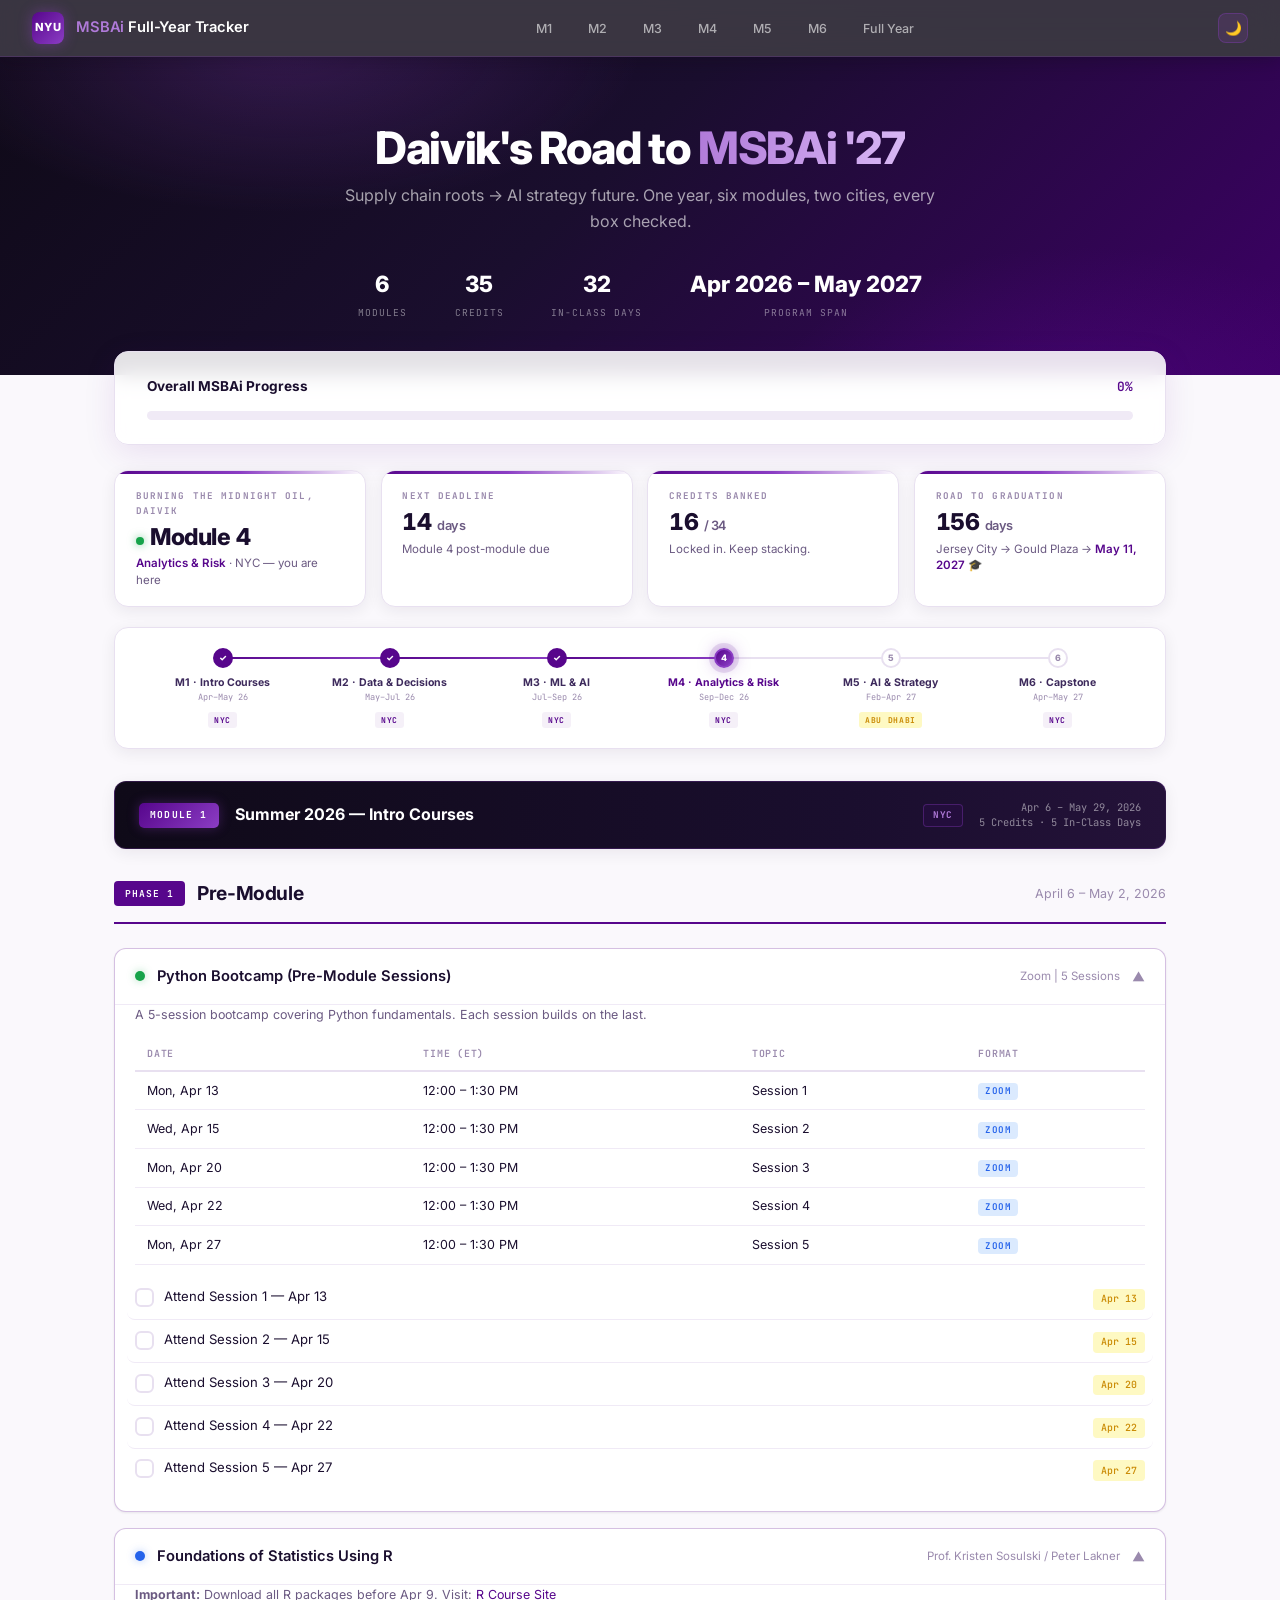
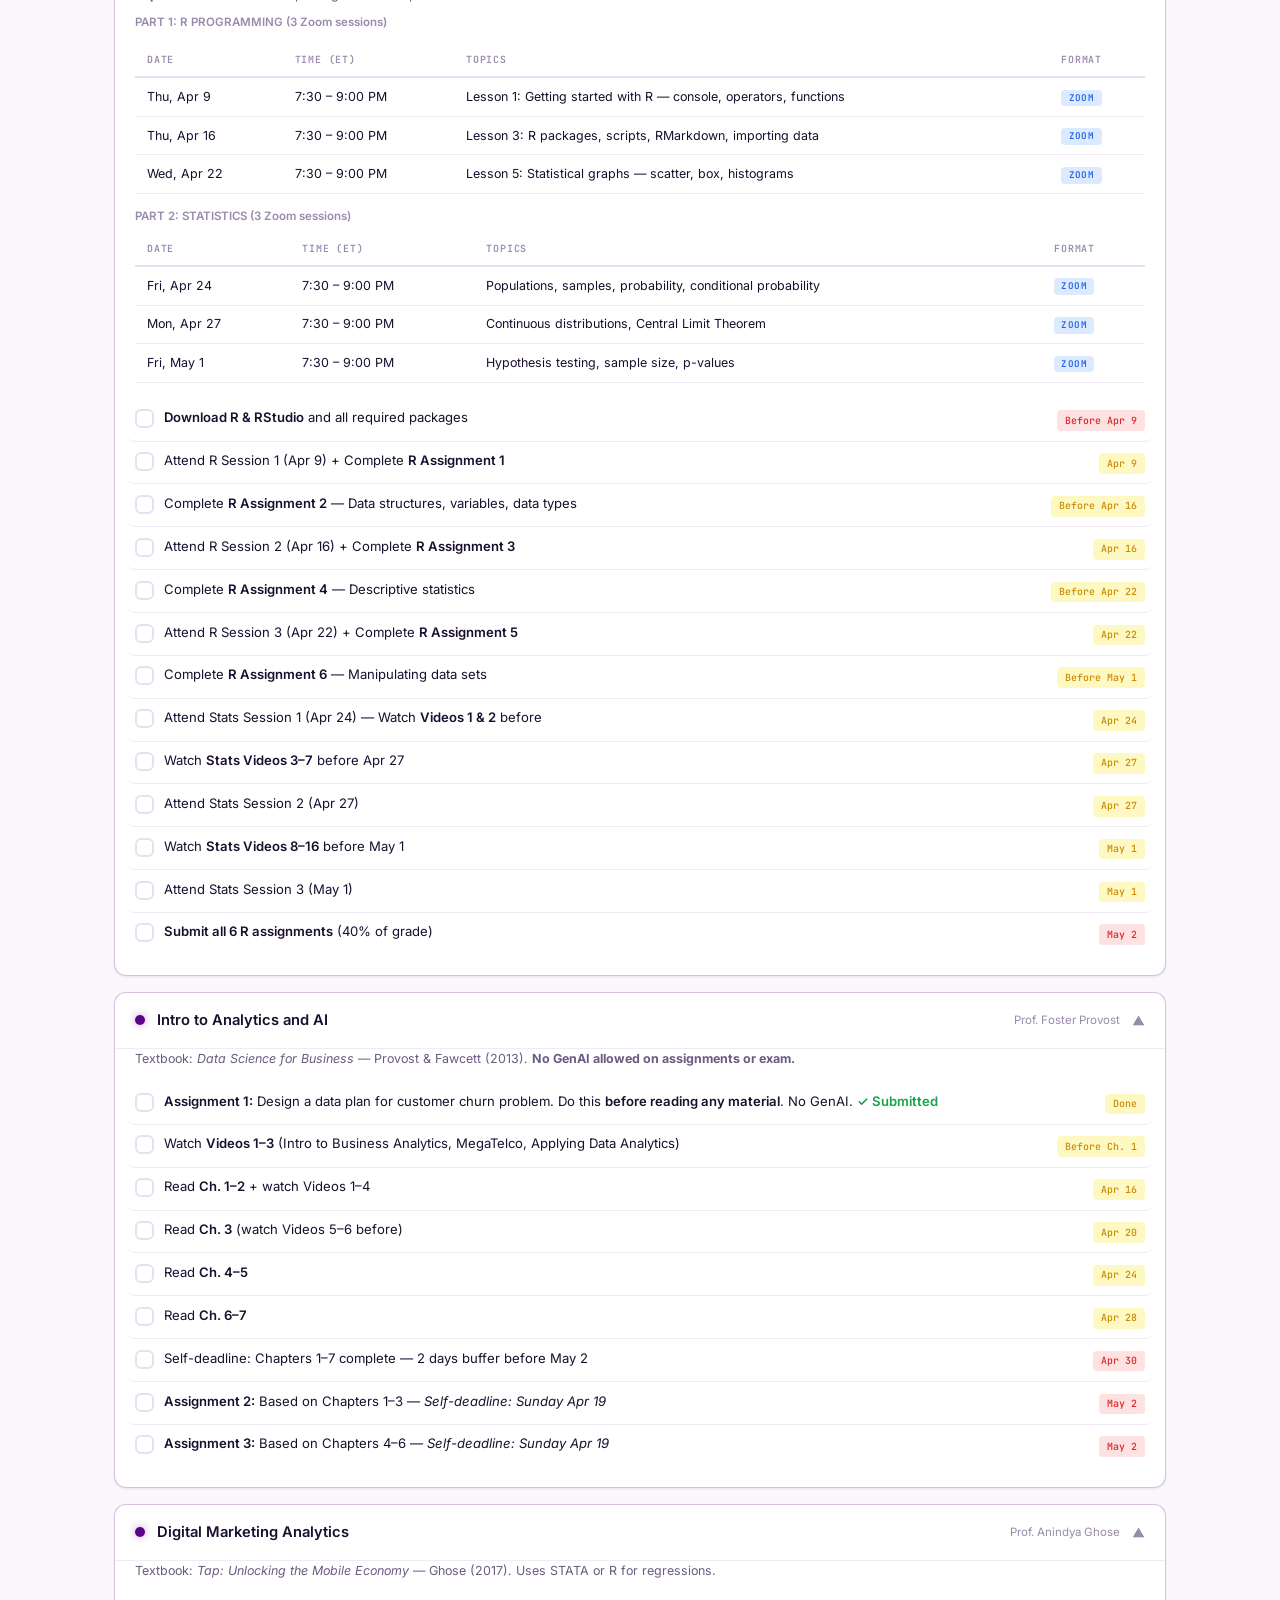
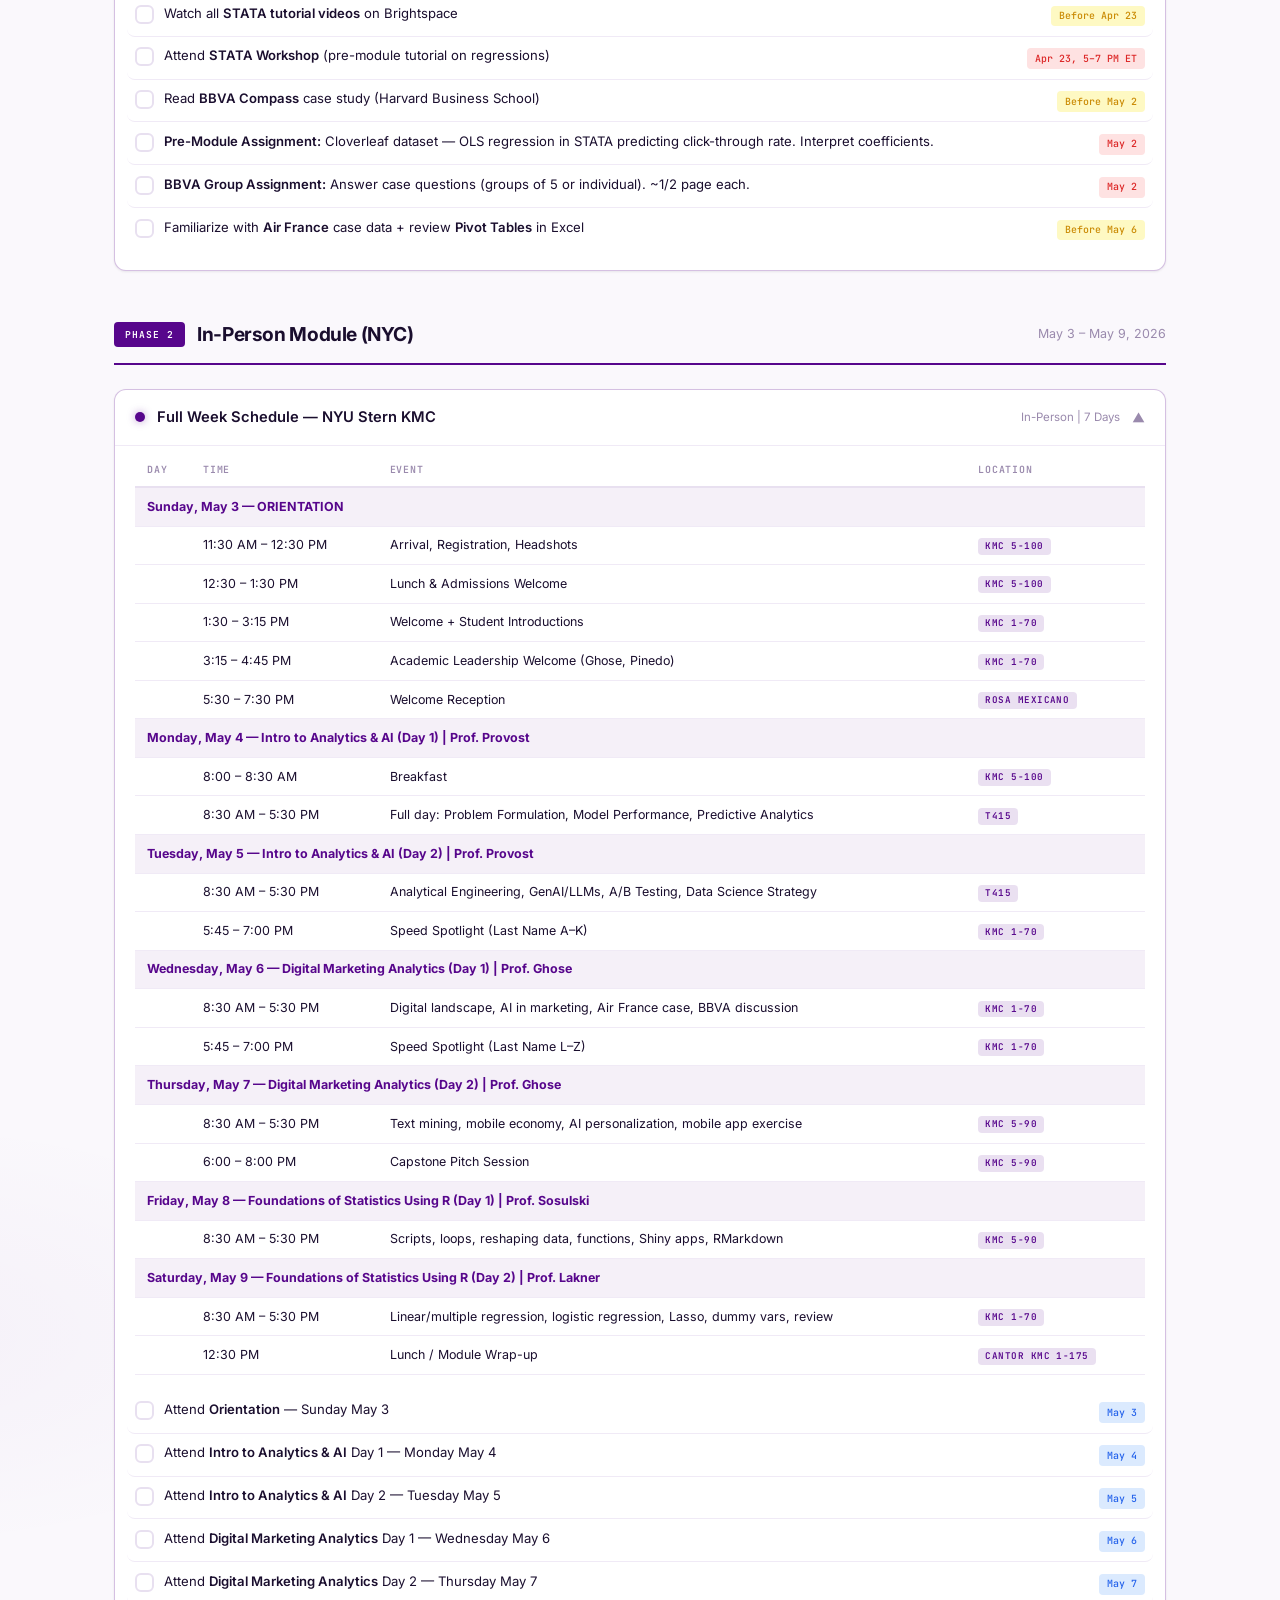
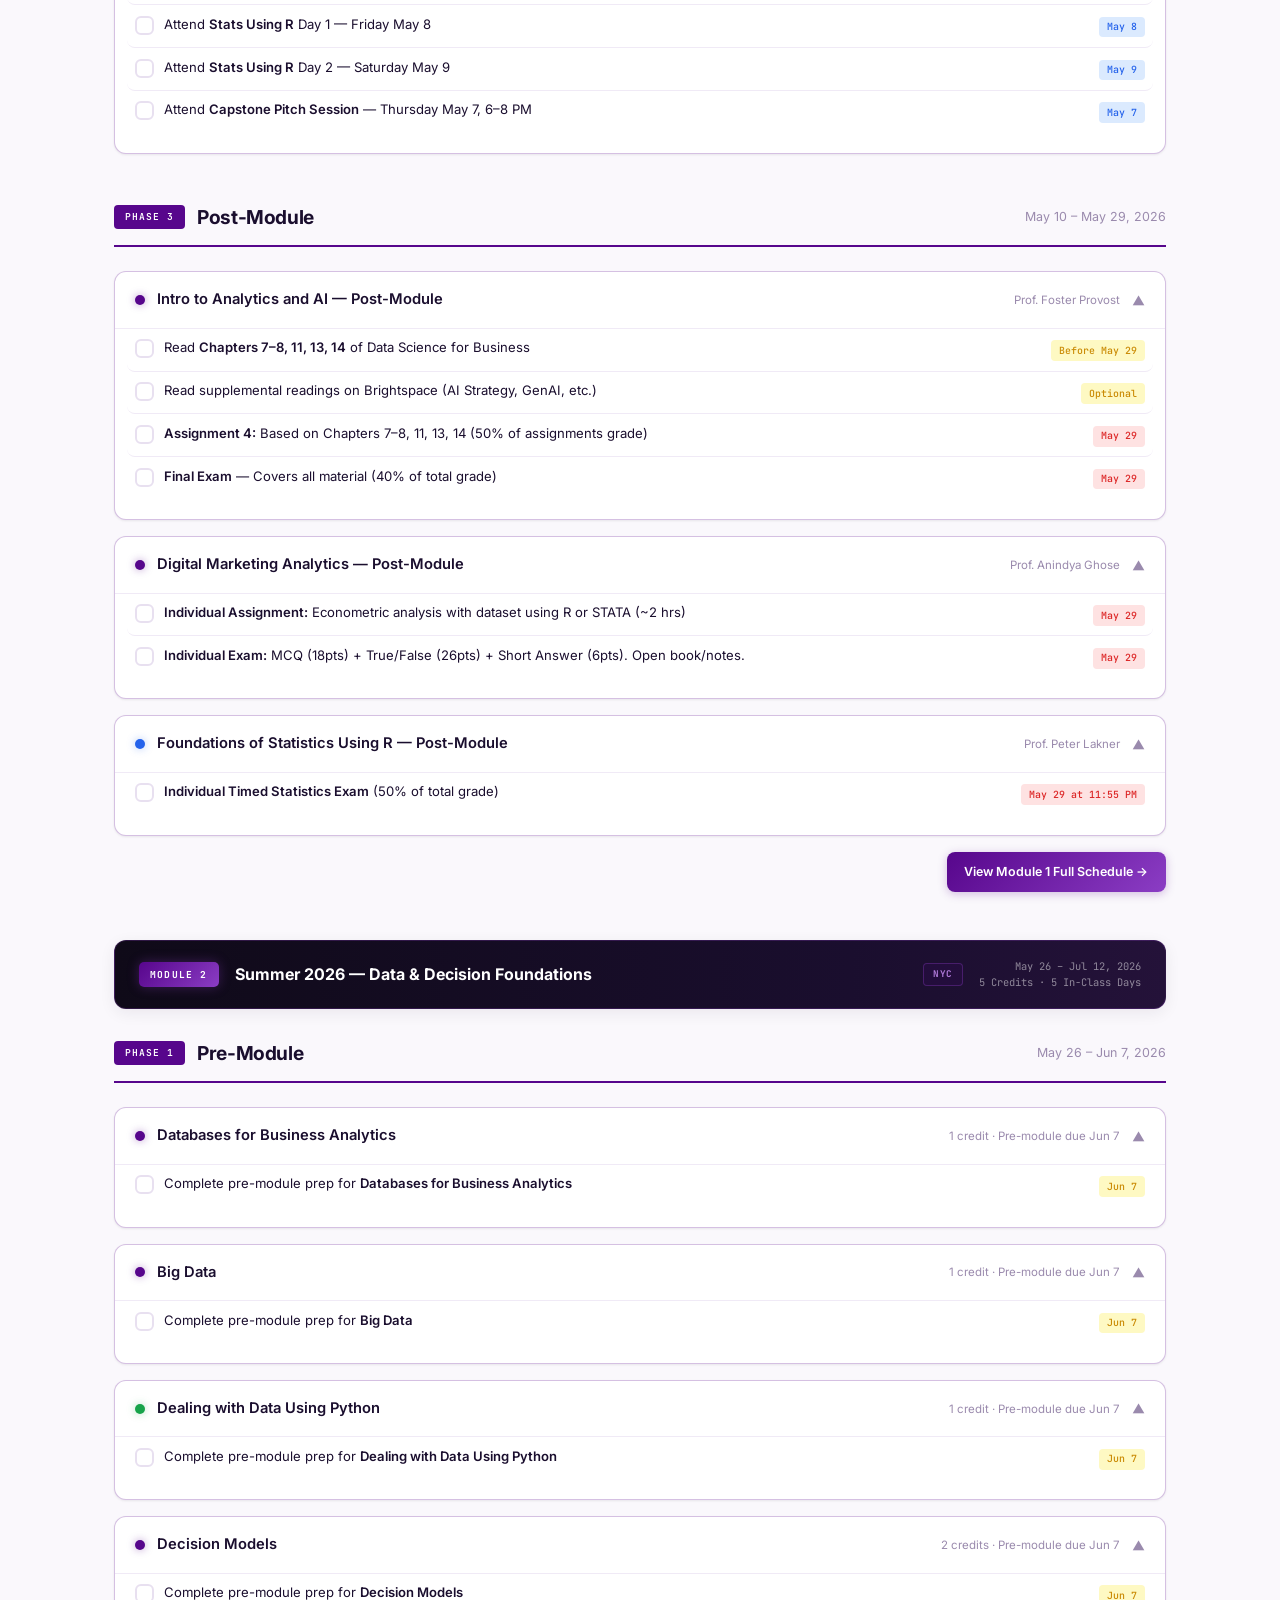
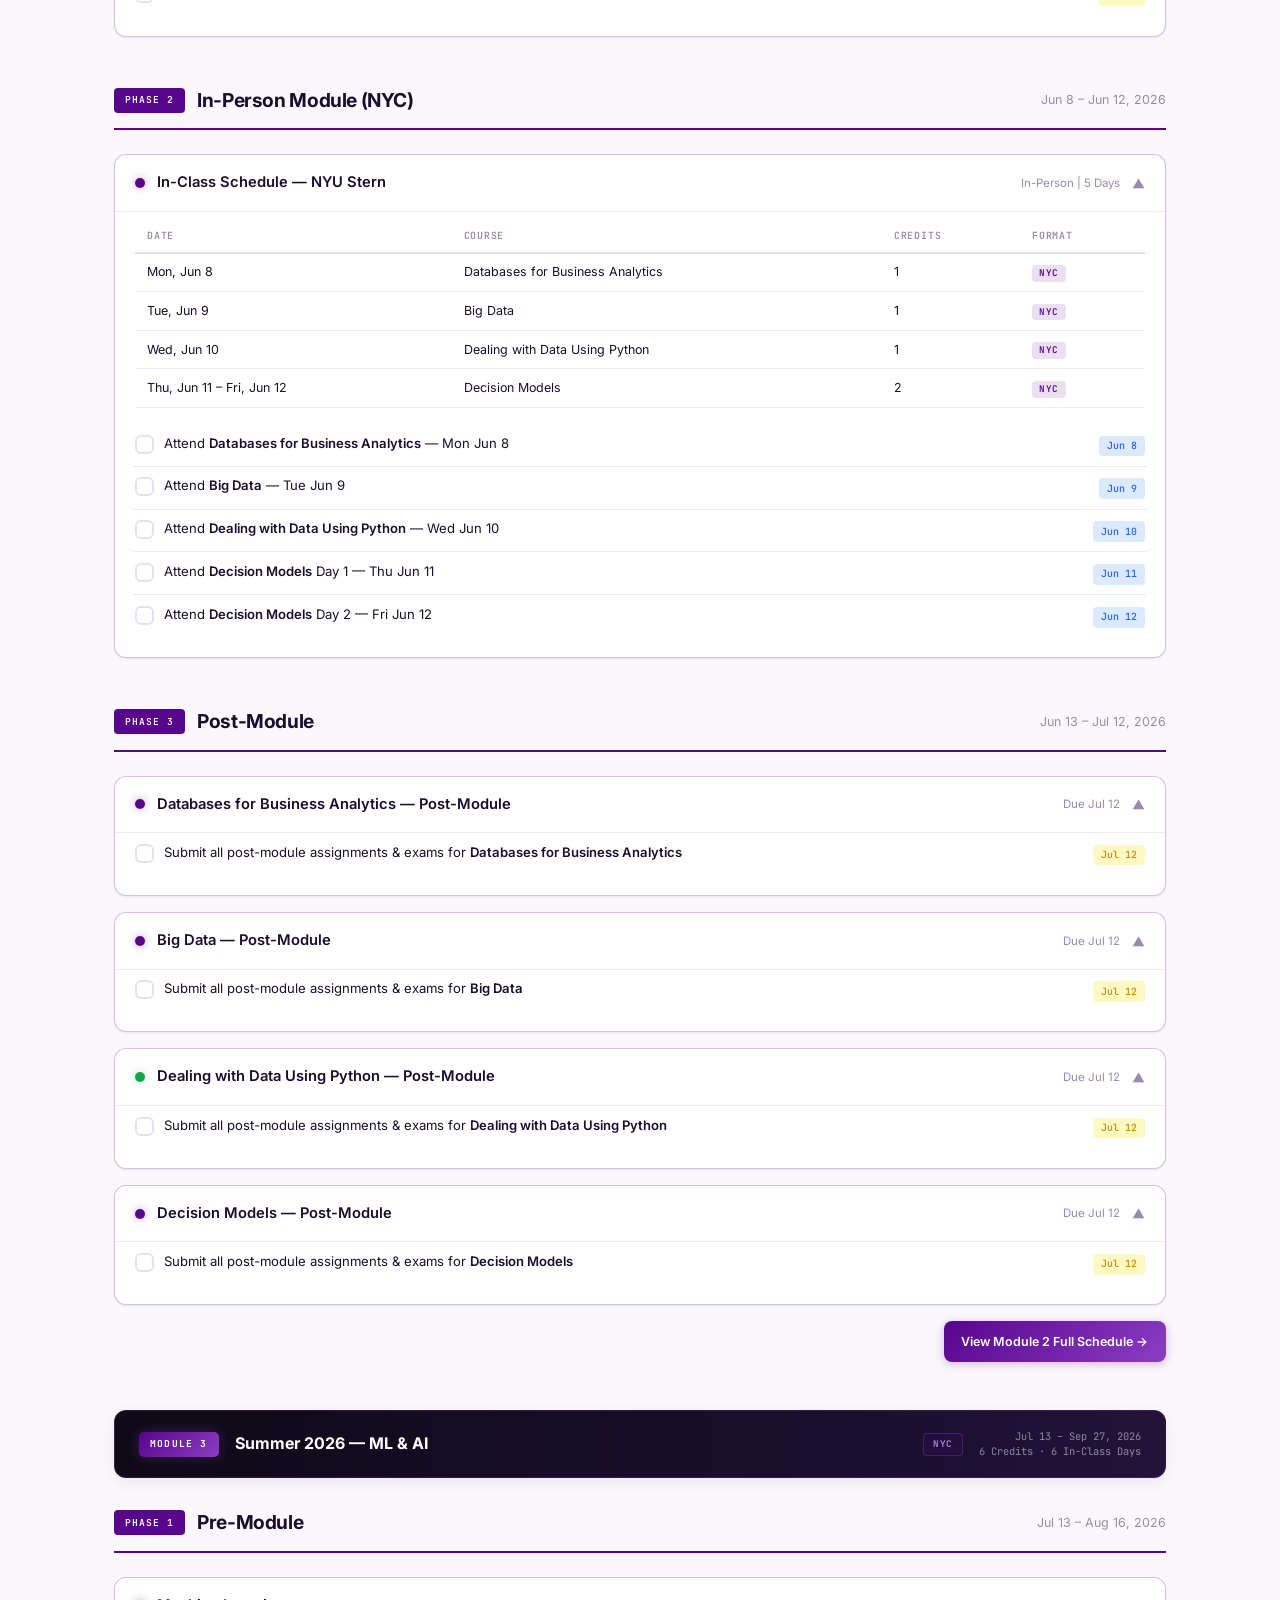
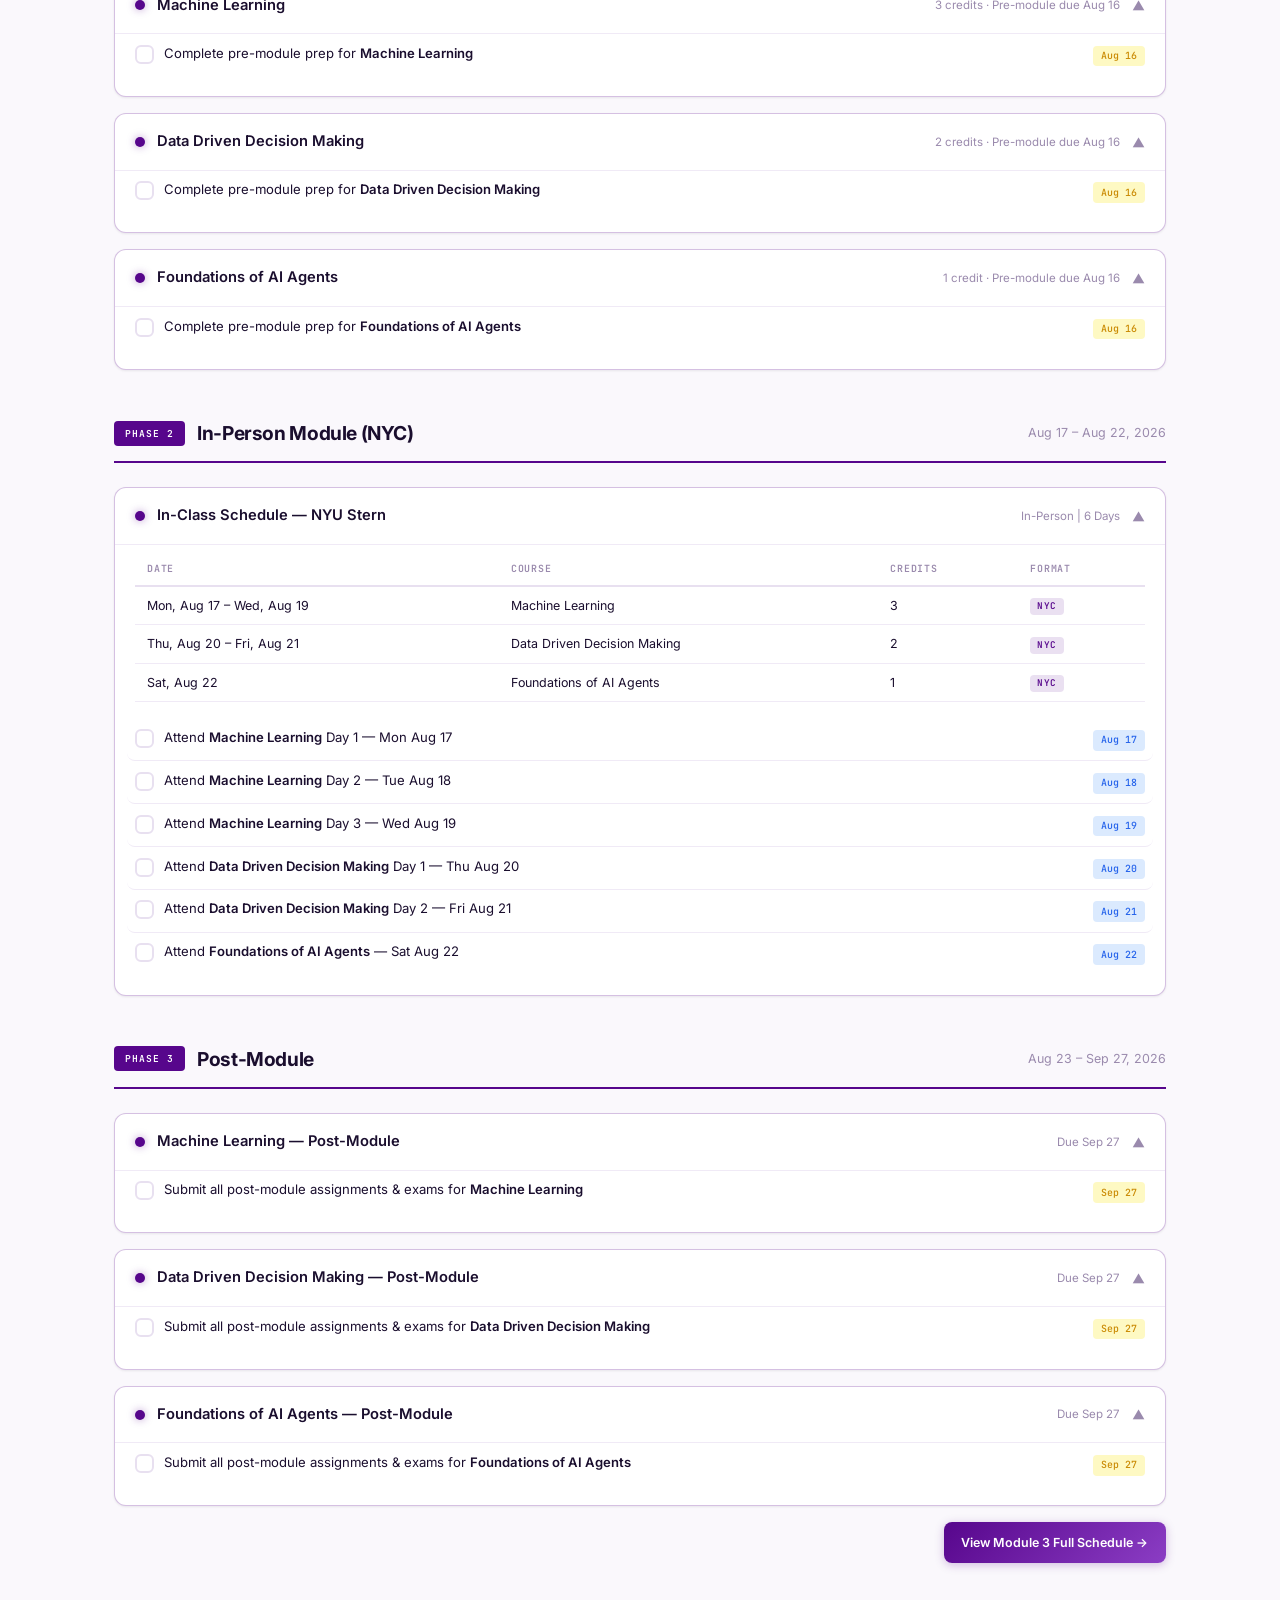
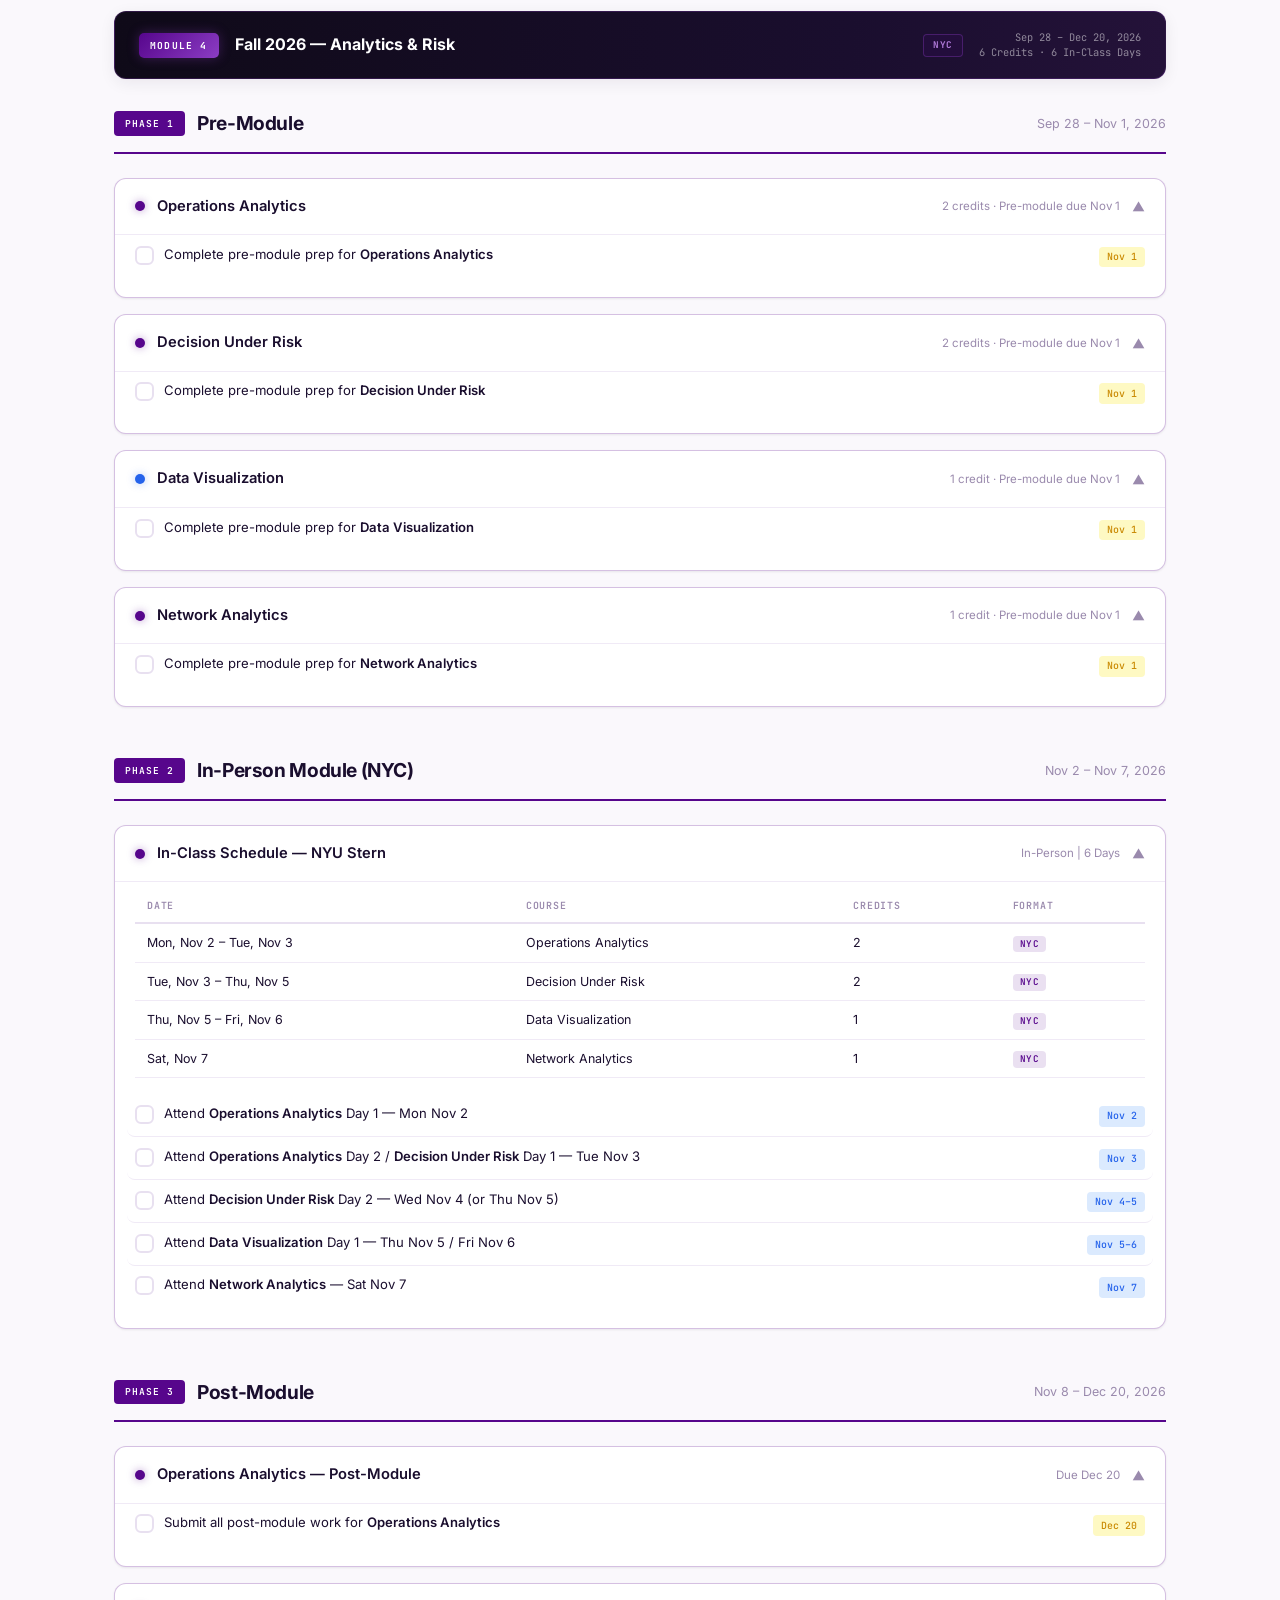
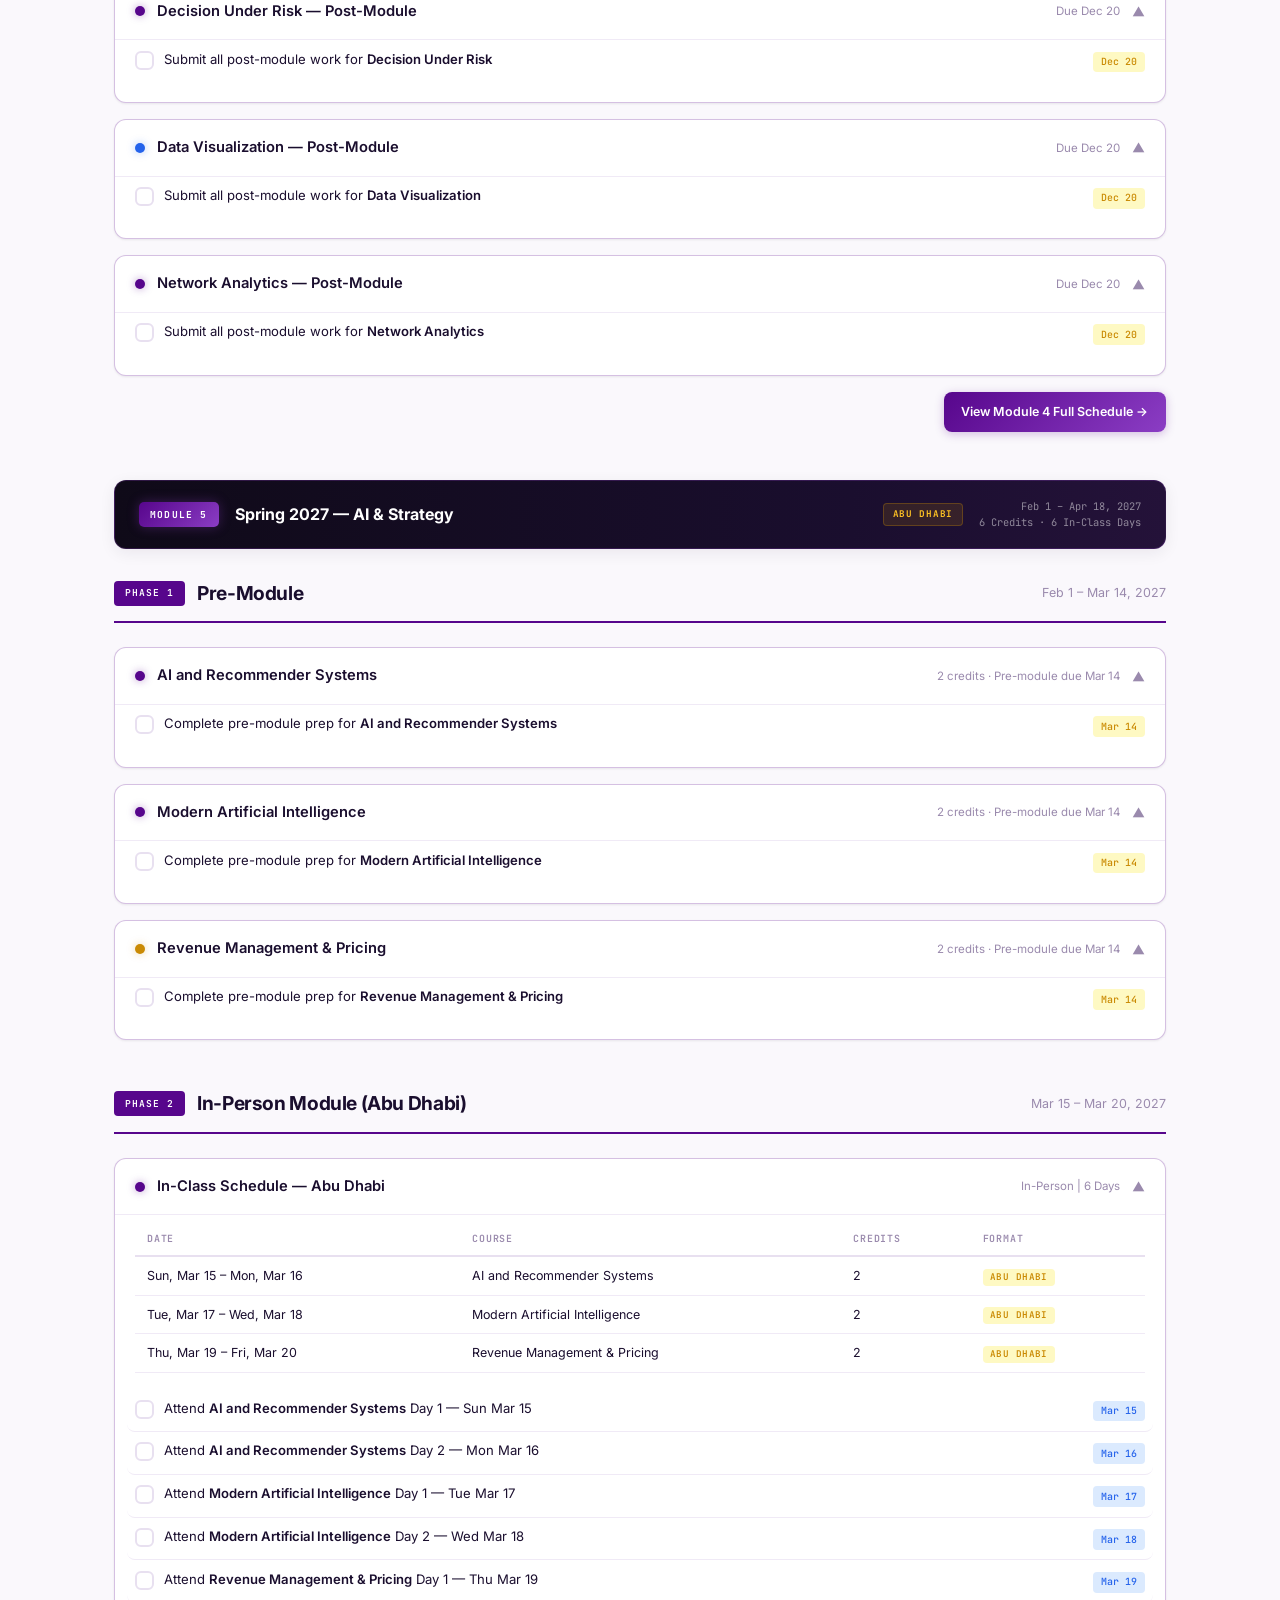
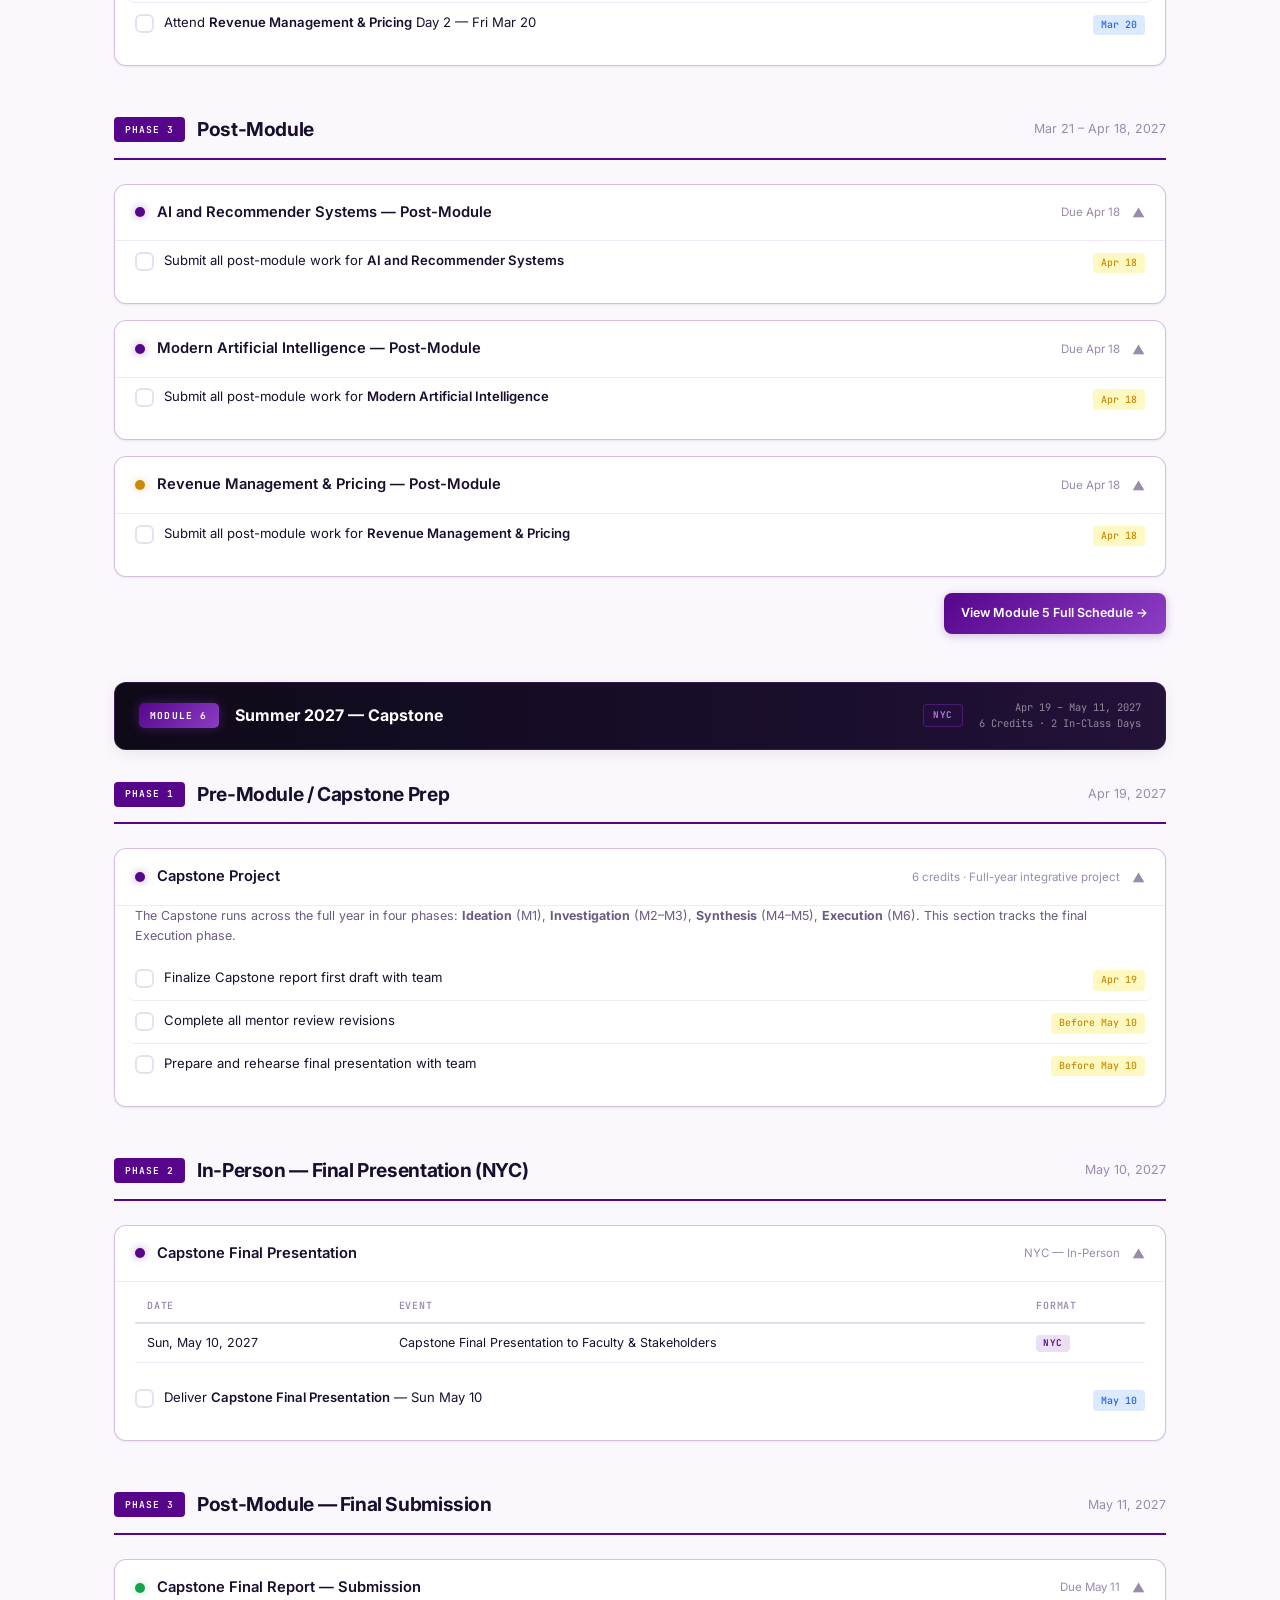
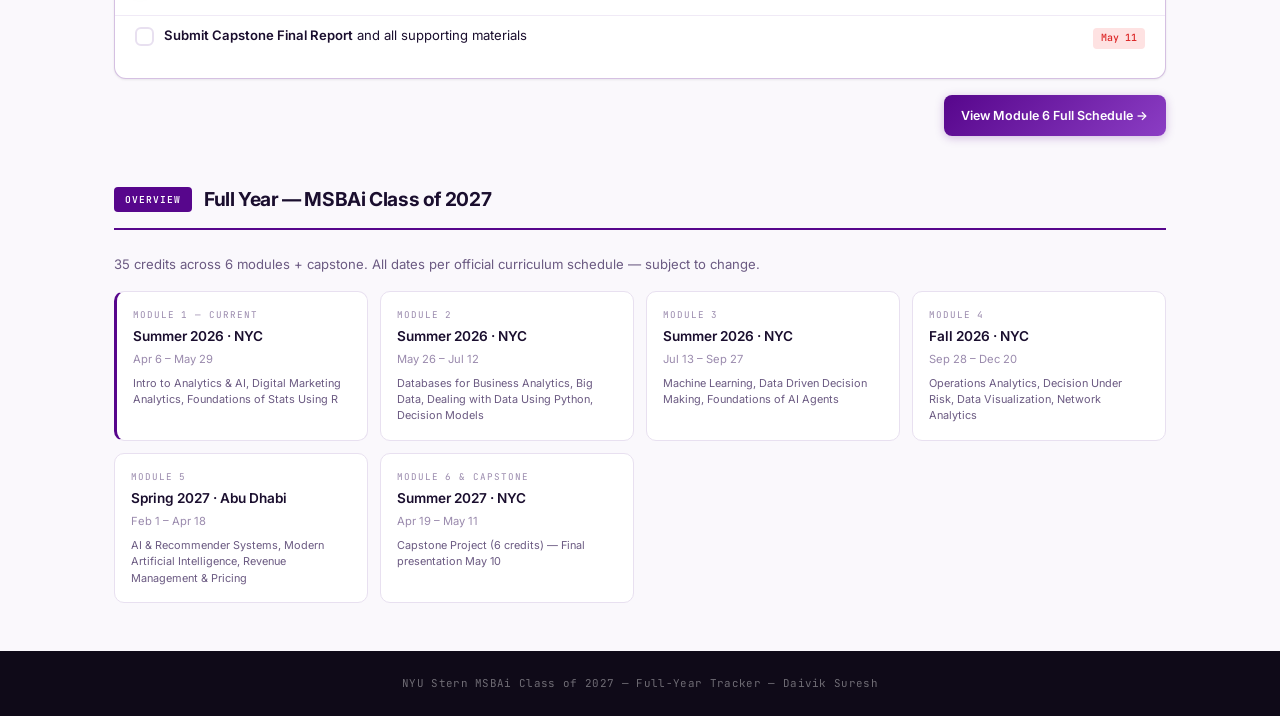
==== commit 48206d1d: "v3: Daivik's command deck, journey ribbon, dark mode, personalized hero - Command deck on home: time" ====
--- a/index.html
+++ b/index.html
@@ -28,8 +28,8 @@
 
 <!-- HERO -->
 <section class="hero">
-  <h1>MSBAi Class of <span>2027</span></h1>
-  <p class="hero-sub">Full-year tracker across all 6 modules — Pre-Module, In-Person, and Post-Module phases with every task to check off.</p>
+  <h1>Daivik's Road to <span>MSBAi '27</span></h1>
+  <p class="hero-sub">Supply chain roots &rarr; AI strategy future. One year, six modules, two cities, every box checked.</p>
   <div class="hero-stats">
     <div><div class="hero-stat-val">6</div><div class="hero-stat-label">Modules</div></div>
     <div><div class="hero-stat-val">35</div><div class="hero-stat-label">Credits</div></div>
--- a/styles.css
+++ b/styles.css
@@ -809,3 +809,225 @@
   .course-prof { display: none; }
   .phase-dates { display: none; }
 }
+
+/* ══════════════════════════════════════════════════════════
+   v3 — Daivik's Command Deck · Dark Mode · Journey Ribbon
+══════════════════════════════════════════════════════════ */
+
+/* ── DARK THEME ──────────────────────────────────────────── */
+html[data-theme="dark"] {
+  --bg: #0d0814;
+  --bg-card: #171022;
+  --border: #2c1f3e;
+  --border-light: #221733;
+  --text-0: #f1eaf9;
+  --text-1: #d6c8ea;
+  --text-2: #a995c2;
+  --text-3: #7a6797;
+  --stern-purple-glow: rgba(139,61,196,0.22);
+  --stern-purple-glow2: rgba(139,61,196,0.10);
+  --green-bg: rgba(22,163,74,0.16);
+  --yellow-bg: rgba(202,138,4,0.16);
+  --red-bg: rgba(220,38,38,0.16);
+  --blue-bg: rgba(37,99,235,0.18);
+  --shadow-sm: 0 1px 3px rgba(0,0,0,0.4);
+  --shadow-md: 0 4px 16px rgba(0,0,0,0.45);
+  --shadow-lg: 0 8px 32px rgba(0,0,0,0.55);
+}
+html[data-theme="dark"] body {
+  background:
+    radial-gradient(1100px 500px at 85% -200px, rgba(139,61,196,0.10), transparent 60%),
+    radial-gradient(900px 400px at -10% 30%, rgba(87,6,140,0.08), transparent 55%),
+    var(--bg);
+}
+html[data-theme="dark"] .progress-card { background: rgba(23,16,34,0.88); }
+html[data-theme="dark"] .due-soon     { color: #f87171; }
+html[data-theme="dark"] .due-upcoming { color: #fbbf24; }
+html[data-theme="dark"] .due-done     { color: #4ade80; }
+html[data-theme="dark"] .due-info     { color: #93c5fd; }
+html[data-theme="dark"] .badge-inperson { color: var(--stern-purple-lighter); }
+html[data-theme="dark"] a { color: var(--stern-purple-lighter); }
+html[data-theme="dark"] .module-loc { color: var(--stern-purple-lighter); }
+html, body { transition: background 0.3s ease, color 0.3s ease; }
+
+/* ── THEME TOGGLE (injected into nav) ────────────────────── */
+.theme-toggle {
+  background: rgba(139,61,196,0.15);
+  border: 1px solid rgba(139,61,196,0.35);
+  color: #fff;
+  width: 30px; height: 30px;
+  border-radius: 8px;
+  cursor: pointer;
+  font-size: 0.85rem;
+  display: grid;
+  place-items: center;
+  margin-left: 1rem;
+  transition: transform 0.25s var(--spring), background 0.2s;
+}
+.theme-toggle:hover { background: rgba(139,61,196,0.3); transform: rotate(20deg) scale(1.1); }
+.theme-toggle:active { transform: scale(0.9); }
+
+/* ── COMMAND DECK (index hero replacement content) ───────── */
+.deck {
+  max-width: 1100px;
+  margin: 1.6rem auto 0;
+  padding: 0 1.5rem;
+  display: grid;
+  grid-template-columns: repeat(auto-fit, minmax(230px, 1fr));
+  gap: 0.9rem;
+  position: relative;
+  z-index: 10;
+}
+.deck-card {
+  background: var(--bg-card);
+  border: 1px solid var(--border);
+  border-radius: 14px;
+  padding: 1.1rem 1.3rem;
+  box-shadow: var(--shadow-md);
+  animation: riseIn 0.55s var(--ease-out) both;
+  position: relative;
+  overflow: hidden;
+}
+.deck-card:nth-child(2) { animation-delay: 0.07s; }
+.deck-card:nth-child(3) { animation-delay: 0.14s; }
+.deck-card:nth-child(4) { animation-delay: 0.21s; }
+.deck-card::before {
+  content: '';
+  position: absolute;
+  top: 0; left: 0; right: 0;
+  height: 3px;
+  background: linear-gradient(90deg, var(--stern-purple), var(--stern-purple-light), transparent);
+}
+.deck-label {
+  font-family: var(--mono);
+  font-size: 0.58rem;
+  font-weight: 700;
+  text-transform: uppercase;
+  letter-spacing: 0.12em;
+  color: var(--text-3);
+  margin-bottom: 0.35rem;
+}
+.deck-value {
+  font-size: 1.45rem;
+  font-weight: 800;
+  letter-spacing: -0.02em;
+  color: var(--text-0);
+  line-height: 1.15;
+  font-variant-numeric: tabular-nums;
+}
+.deck-value .unit { font-size: 0.8rem; font-weight: 600; color: var(--text-2); }
+.deck-sub { font-size: 0.72rem; color: var(--text-2); margin-top: 0.3rem; line-height: 1.45; }
+.deck-sub strong { color: var(--stern-purple); font-weight: 600; }
+html[data-theme="dark"] .deck-sub strong { color: var(--stern-purple-lighter); }
+.deck-pulse {
+  display: inline-block;
+  width: 8px; height: 8px;
+  border-radius: 50%;
+  background: var(--green);
+  margin-right: 0.4rem;
+  animation: pulse 2s ease-in-out infinite;
+  box-shadow: 0 0 8px rgba(22,163,74,0.6);
+}
+@keyframes pulse { 0%,100% { opacity: 1; transform: scale(1); } 50% { opacity: 0.5; transform: scale(0.8); } }
+
+/* ── JOURNEY RIBBON ──────────────────────────────────────── */
+.journey {
+  max-width: 1100px;
+  margin: 1.2rem auto 0;
+  padding: 0 1.5rem;
+}
+.journey-track {
+  background: var(--bg-card);
+  border: 1px solid var(--border);
+  border-radius: 14px;
+  padding: 1.3rem 1.5rem 1.1rem;
+  box-shadow: var(--shadow-md);
+  display: flex;
+  align-items: flex-start;
+  position: relative;
+  animation: riseIn 0.55s var(--ease-out) 0.28s both;
+}
+.journey-step {
+  flex: 1;
+  text-align: center;
+  position: relative;
+  min-width: 0;
+}
+.journey-step::before {
+  content: '';
+  position: absolute;
+  top: 9px;
+  left: 50%;
+  width: 100%;
+  height: 2px;
+  background: var(--border);
+}
+.journey-step:last-child::before { display: none; }
+.journey-step.done::before { background: linear-gradient(90deg, var(--stern-purple), var(--stern-purple-light)); }
+.journey-dot {
+  position: relative;
+  z-index: 1;
+  width: 20px; height: 20px;
+  margin: 0 auto 0.45rem;
+  border-radius: 50%;
+  border: 2px solid var(--border);
+  background: var(--bg-card);
+  display: grid;
+  place-items: center;
+  font-size: 0.55rem;
+  font-weight: 800;
+  color: var(--text-3);
+  transition: transform 0.2s var(--spring);
+}
+.journey-step:hover .journey-dot { transform: scale(1.25); }
+.journey-step.done .journey-dot {
+  background: var(--stern-purple);
+  border-color: var(--stern-purple);
+  color: #fff;
+}
+.journey-step.now .journey-dot {
+  background: linear-gradient(135deg, var(--stern-purple), var(--stern-purple-light));
+  border-color: var(--stern-purple-light);
+  color: #fff;
+  box-shadow: 0 0 0 5px var(--stern-purple-glow), 0 0 16px rgba(139,61,196,0.5);
+  animation: nowPulse 2.4s ease-in-out infinite;
+}
+@keyframes nowPulse {
+  0%,100% { box-shadow: 0 0 0 4px var(--stern-purple-glow), 0 0 14px rgba(139,61,196,0.45); }
+  50%     { box-shadow: 0 0 0 8px var(--stern-purple-glow2), 0 0 22px rgba(139,61,196,0.65); }
+}
+.journey-name {
+  font-size: 0.66rem;
+  font-weight: 700;
+  color: var(--text-1);
+  line-height: 1.3;
+}
+.journey-step.now .journey-name { color: var(--stern-purple); }
+html[data-theme="dark"] .journey-step.now .journey-name { color: var(--stern-purple-lighter); }
+.journey-when {
+  font-family: var(--mono);
+  font-size: 0.54rem;
+  color: var(--text-3);
+  margin-top: 0.1rem;
+}
+.journey-loc {
+  display: inline-block;
+  font-family: var(--mono);
+  font-size: 0.5rem;
+  font-weight: 700;
+  text-transform: uppercase;
+  letter-spacing: 0.08em;
+  margin-top: 0.25rem;
+  padding: 0.08rem 0.4rem;
+  border-radius: 3px;
+  background: var(--stern-purple-glow2);
+  color: var(--stern-purple);
+}
+html[data-theme="dark"] .journey-loc { color: var(--stern-purple-lighter); }
+.journey-loc.abu { background: var(--yellow-bg); color: var(--yellow); }
+
+@media (max-width: 768px) {
+  .deck { grid-template-columns: 1fr 1fr; }
+  .journey-when, .journey-loc { display: none; }
+  .journey-name { font-size: 0.56rem; }
+}
